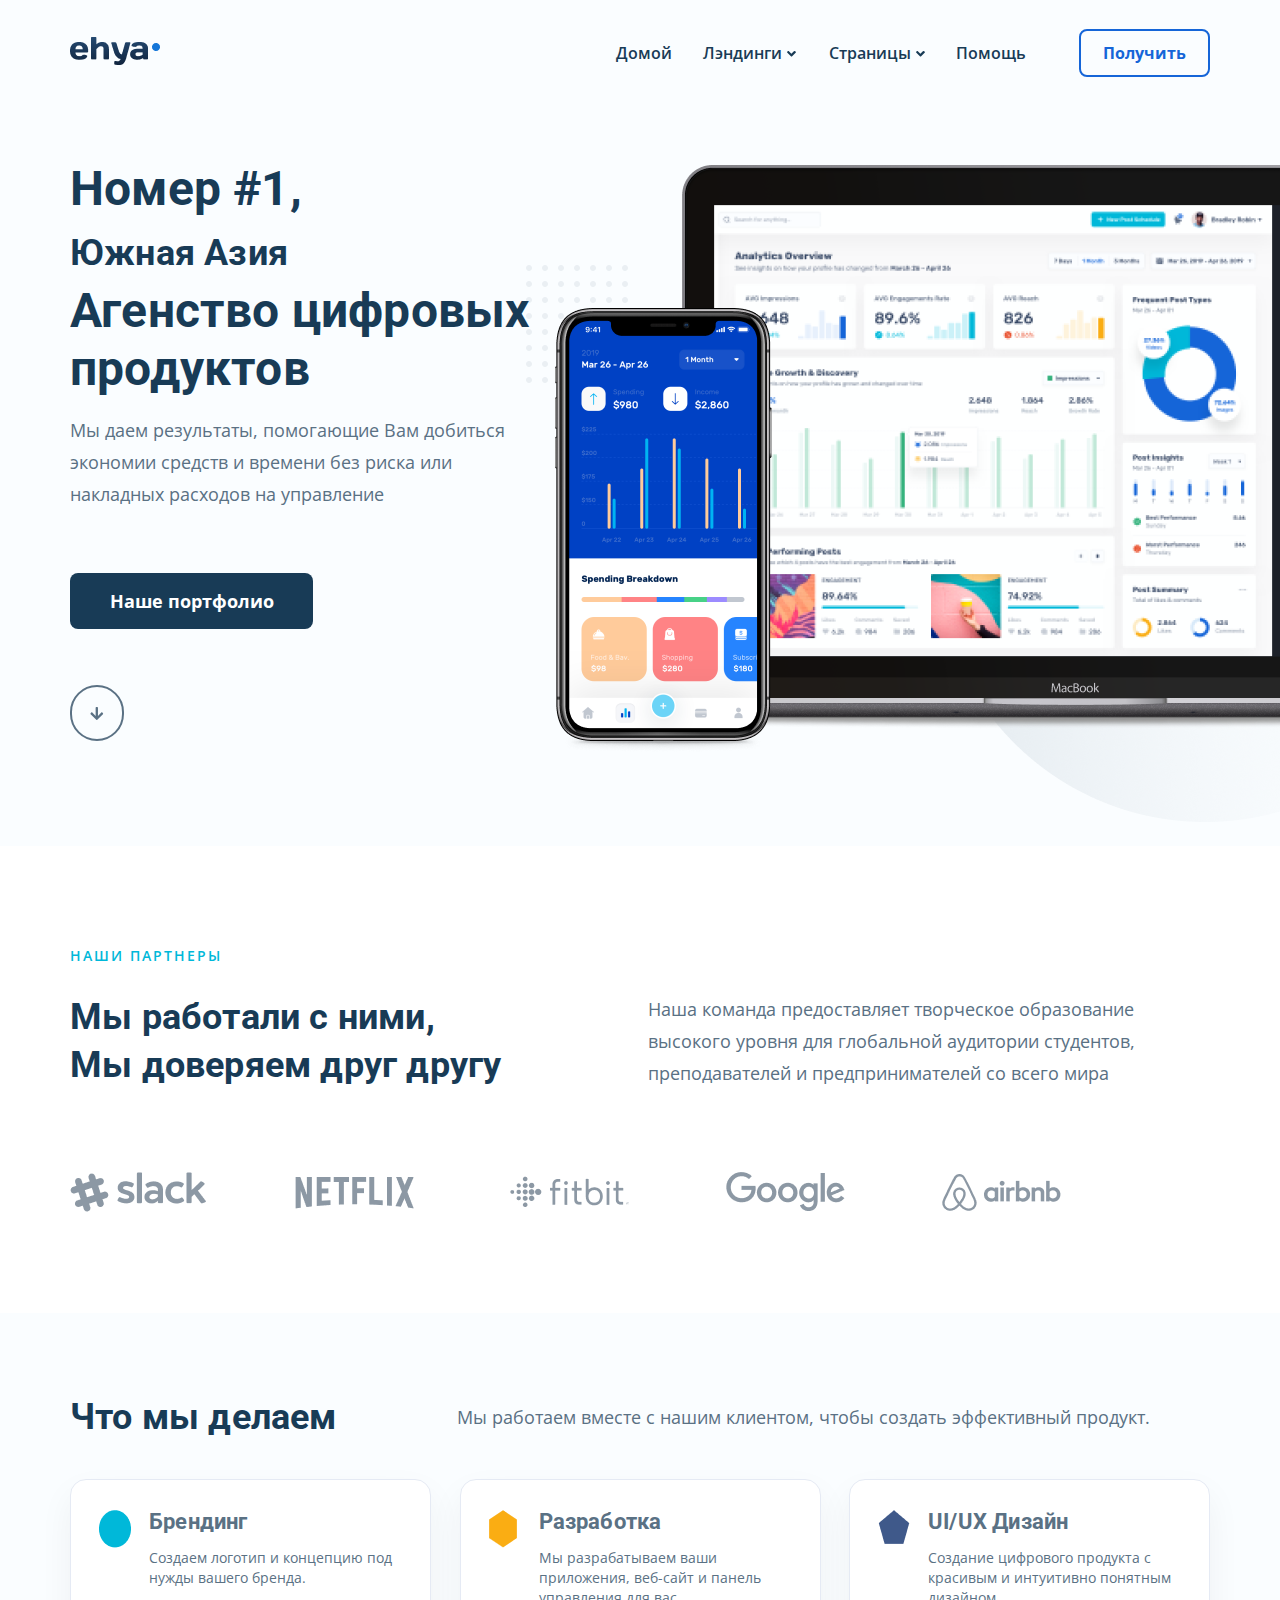
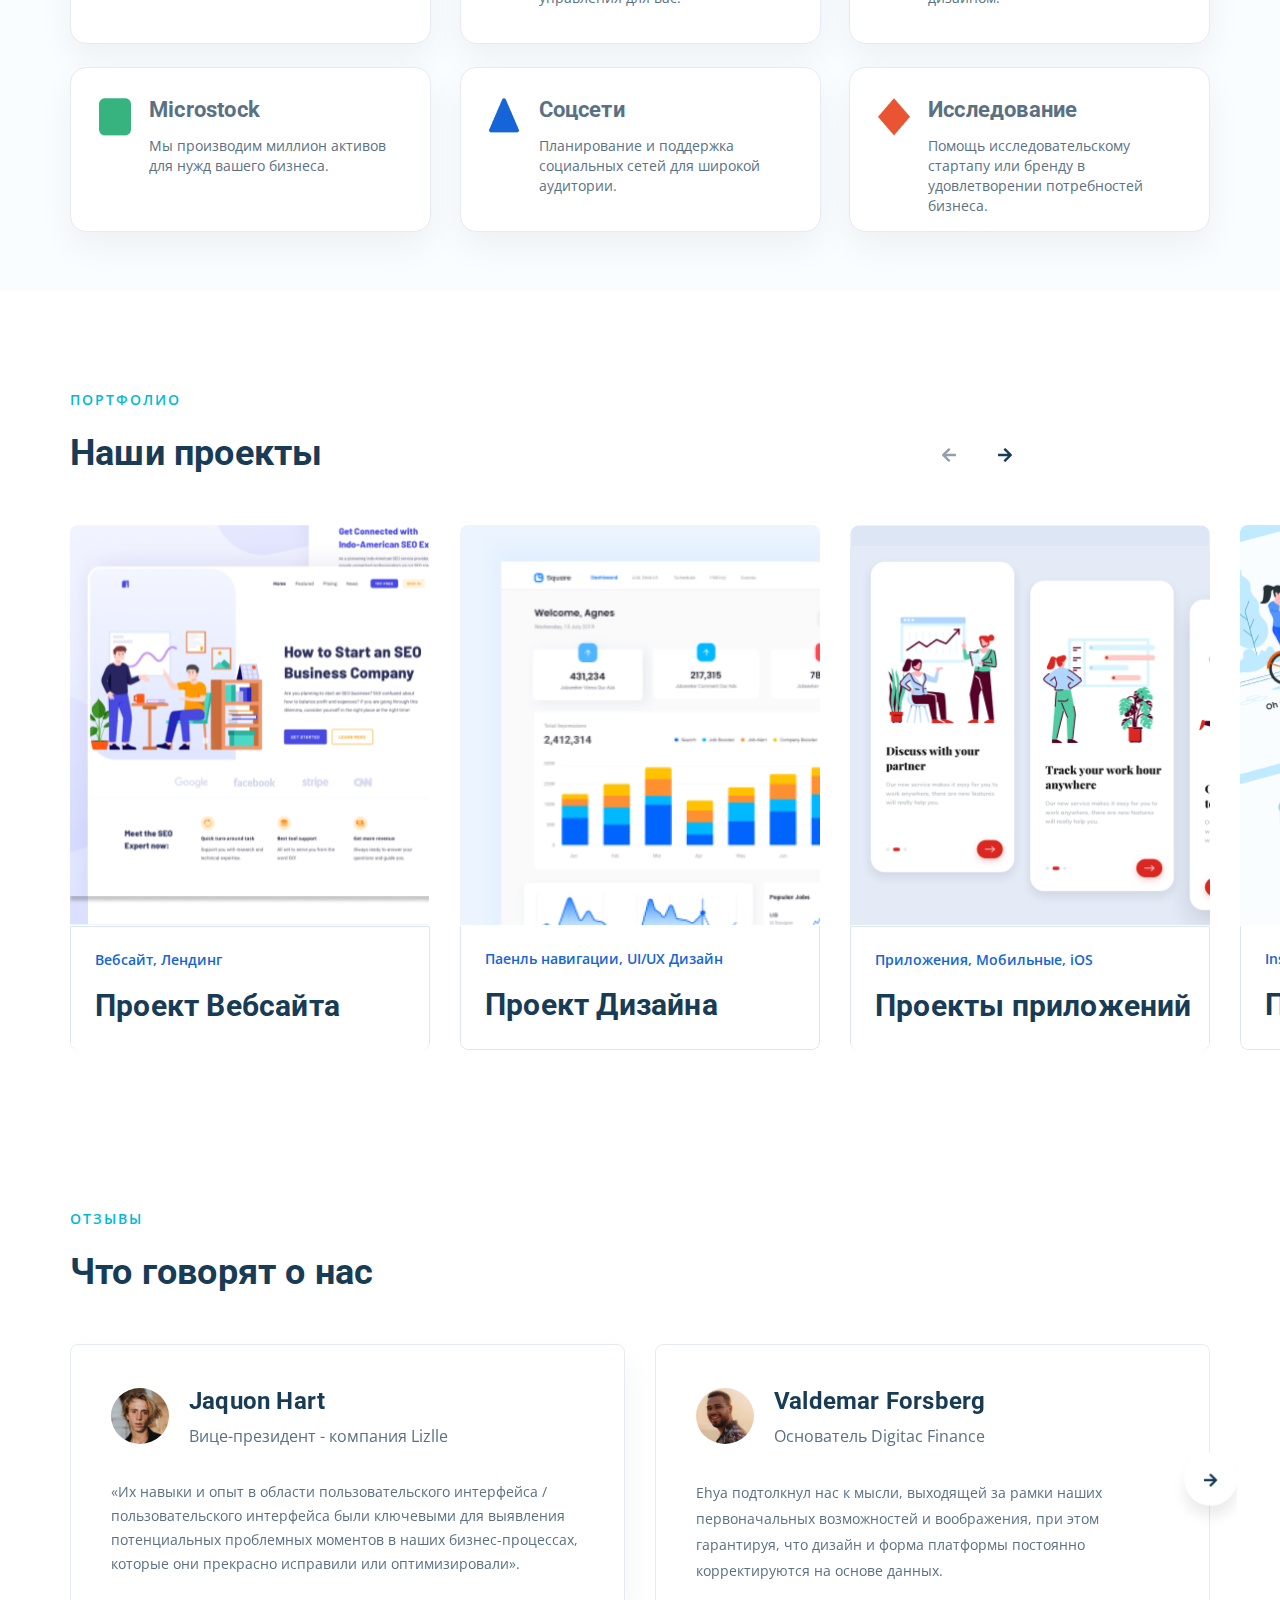
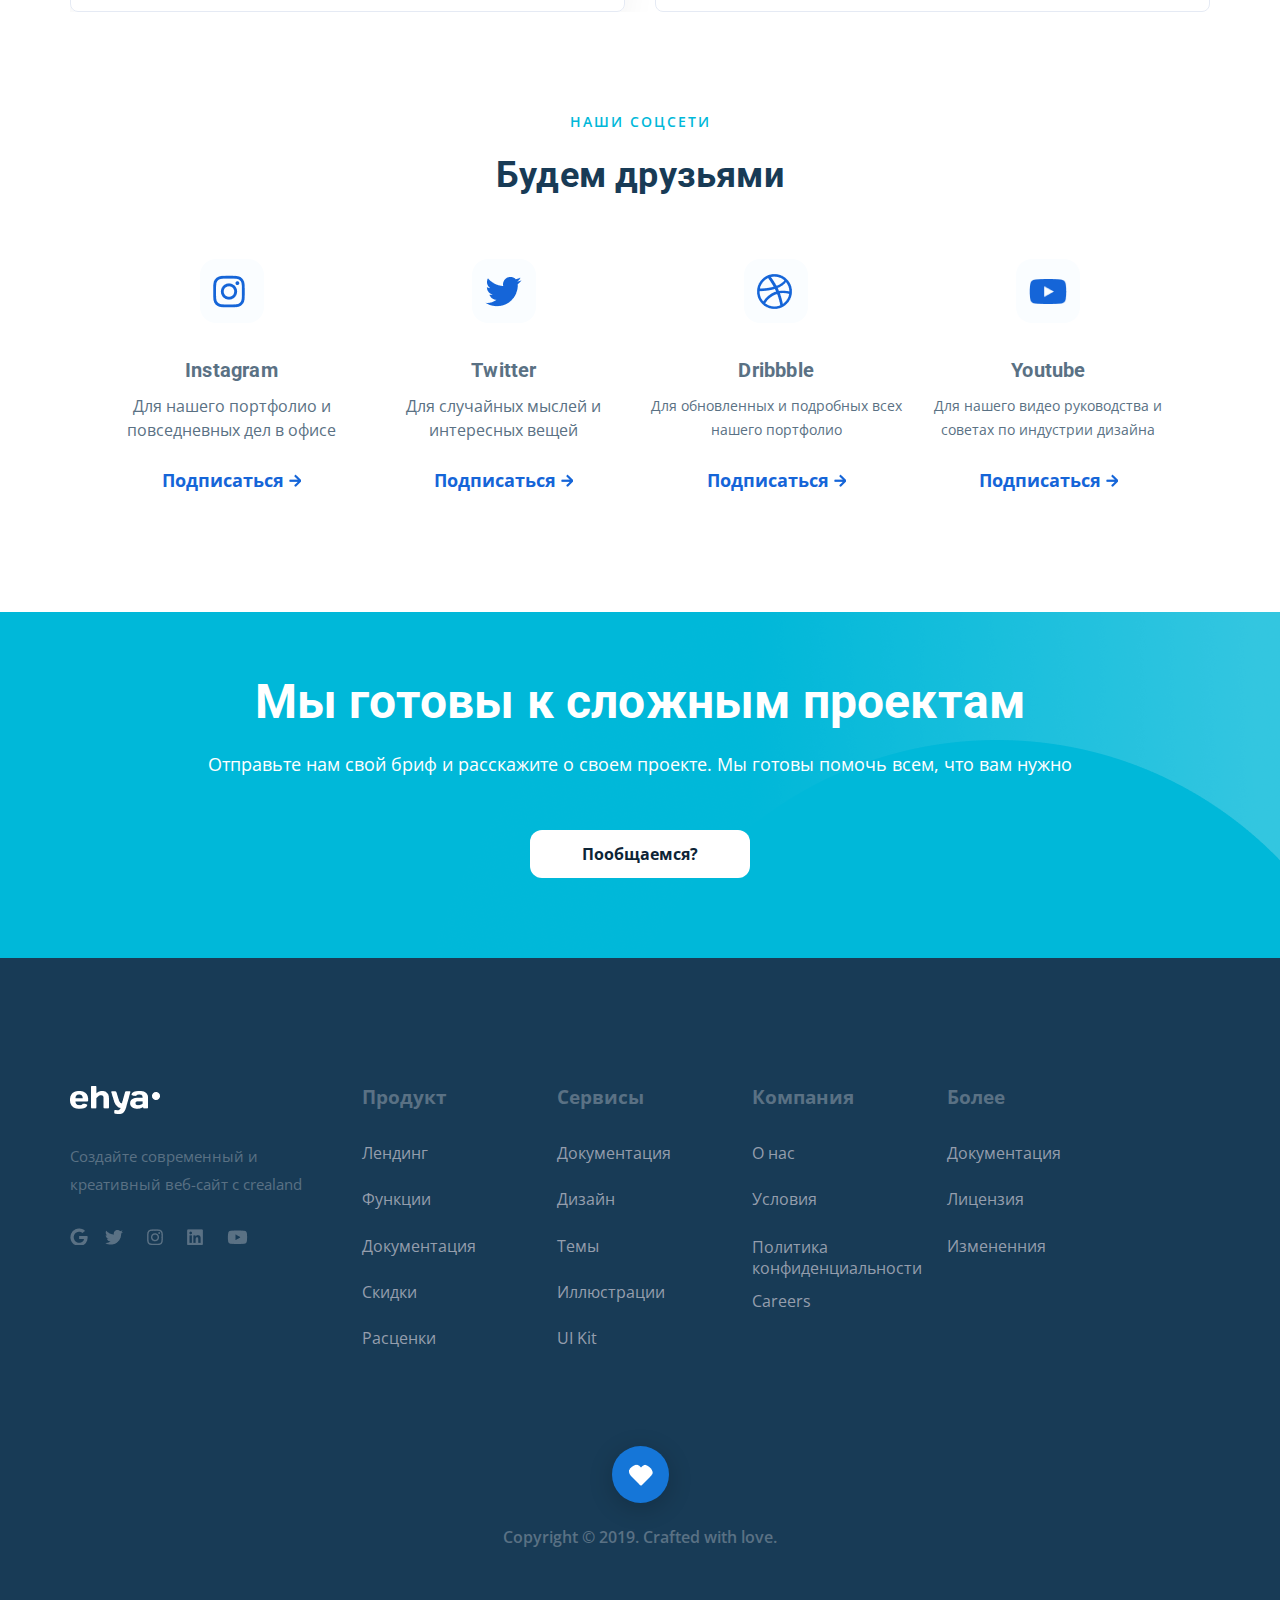
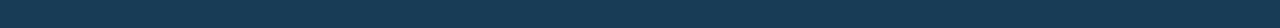
==== index.html @ c74a7e94 "create: add footer" ====
<!DOCTYPE html>
<html lang="ru">
  <head>
    <meta charset="UTF-8" />
    <meta http-equiv="X-UA-Compatible" content="IE=edge" />
    <meta name="viewport" content="width=device-width, initial-scale=1.0" />
    <link rel="icon" href="favicon.ico" type="image/x-icon" />
    <link rel="preconnect" href="https://fonts.gstatic.com" />
    <link
      href="https://fonts.googleapis.com/css2?family=Open+Sans:wght@400;600;700&family=Roboto:wght@700&display=swap"
      rel="stylesheet"
    />
    <link rel="stylesheet" href="css/swiper-bundle.min.css">
    <link rel="stylesheet" href="css/chiefslider.min.css">
    <link rel="stylesheet" href="css/style.css" />
    <title>ehya - Агентство цифровых продуктов!</title>
  </head>
  <body>
    <header class="header">
      <div class="container">
        <div class="navbar navbar--mobile--fixed">
          <a href="/ehya"
            ><img src="img/logo-top.png" alt="" class="header__logo"
          /></a>
          <div class="navbar-wrapper">
            <nav>
              <ul class="navbar__ul">
                <li class="navbar__item navbar__item--mr--14">
                  <a href="#" class="navbar__link">Домой</a>
                </li>
                <li class="navbar__item dropdown" > 
                  <a href="#" class="navbar__link" >Лэндинги</a>
                  <ul class="dropdown-content" id="myDropdown">
                    <li class="dropdown-content__item">
                      <a href="#" class="dropdown-content__link">Project 1</a>
                    </li>
                    <li class="dropdown-content__item">
                      <a href="#" class="dropdown-content__link">Project 2</a>
                    </li>
                    <li class="dropdown-content__item">
                      <a href="#" class="dropdown-content__link">Project 3</a>
                    </li>
                  </ul>
                </li>
                <li class="navbar__item navbar__item--mr--28 dropdown" >
                  <a href="#" class="navbar__link">Страницы</a>
                  <ul class="dropdown-content" id="myDropdown">
                    <li class="dropdown-content__item">
                      <a href="#" class="dropdown-content__link">Page 1</a>
                    </li>
                    <li class="dropdown-content__item">
                      <a href="#" class="dropdown-content__link">Page 2</a>
                    </li>
                    <li class="dropdown-content__item">
                      <a href="#" class="dropdown-content__link">Page 3</a>
                    </li>
                  </ul>
                </li>
                <li class="navbar__item">
                  <a href="#" class="navbar__link">Помощь</a>
                </li>
              </ul>
            </nav>
            <button class="navbar__button" data-toggle="modal">Получить</button>
            
          </div>
          <!-- /.header-right -->
          
     
          <button class="menu-button navbar__menu-button">
            <span class="menu-button__line"></span
            ><span class="menu-button__line"></span
            ><span class="menu-button__line"></span>
          </button>

        </div>
        <!-- /.header-top-wrapper -->
          <div class="navbar navbar-bottom">
            <nav>
              <ul class="navbar__ul">
                <li class="navbar__item navbar__item--mr--14">
                  <a href="#" class="navbar__link">Домой</a>
                </li>
                <li class="navbar__item dropdown">
                  <a href="#" class="navbar__link">Лэндинги</a>
                  <ul class="dropdown-content" id="myDropdown">
                    <li class="dropdown-content__item">
                      <a href="#" class="dropdown-content__link">Project 1</a>
                    </li>
                    <li class="dropdown-content__item">
                      <a href="#" class="dropdown-content__link">Project 2</a>
                    </li>
                    <li class="dropdown-content__item">
                      <a href="#" class="dropdown-content__link">Project 3</a>
                    </li>
                  </ul>
                </li>
                <li class="navbar__item navbar__item--mr--28 dropdown">
                  <a href="#" class="navbar__link">Страницы</a>
                  <ul class="dropdown-content" id="myDropdown">
                    <li class="dropdown-content__item">
                      <a href="#" class="dropdown-content__link">Page 1</a>
                    </li>
                    <li class="dropdown-content__item">
                      <a href="#" class="dropdown-content__link">Page 2</a>
                    </li>
                    <li class="dropdown-content__item">
                      <a href="#" class="dropdown-content__link">Page 3</a>
                    </li>
                  </ul>
                </li>
                <li class="navbar__item">
                  <a href="#" class="navbar__link">Помощь</a>
                </li>
                <li class="navbar__item"><button class="navbar__button" data-toggle="modal">Получить</button></li>
              </ul>
            </nav>
            
          </div>
          <!-- /.navbar-bottom -->
        <div class="hero">
          <div class="hero-text">
            <h1 class="hero__title">
              Номер #1,
              <span class="hero__small">Южная Азия</span>
              Агенство цифровых продуктов
            </h1>
            <p class="hero__decription">
              Мы даем результаты, помогающие Вам добиться экономии средств и
              времени без риска или накладных расходов на управление
            </p>
            <a href="#" class="hero__button">Наше портфолио</a>
             <img
            src="img/hero-bg-mobile.png"
            class="hero__bg hero__bg--mobile--visible"
            alt="Image: Background"
          />
            <a href="#" class="hero__down">
              <img src="img/down.svg" alt="Icon: Down" class="hero__icon" />
            </a>
          </div>
          <!-- /.hero-text -->
        <img
            src="img/hero-bg.png"
            class="hero__bg hero__bg--mobile--hidden"
            alt="Image: Background"
          />
         
          </div>
        </div>
        <!-- /.hero -->
      </div>
      <!-- /.container -->
      
    </header>
    <section class="partners">
    <div class="container">
      <h3 class="section-title">Наши партнеры</h2>
        <div class="partners-wrapper">
          <h2 class="partners__title title">Мы работали с ними,
Мы&nbsp;доверяем&nbsp;друг другу</h2>
<p class="partners__description description">Наша команда предоставляет творческое образование высокого уровня для глобальной аудитории студентов, преподавателей и предпринимателей со всего мира</p>
        </div>
        <!-- /.partners-wrapper -->
    <div class="partners-list">
      <ul class="partners-list__ul">
      <li class="partners-list__item partners-list__item--mobile--hidden slack"><img class="partners-list__image" src="img/partners/slack.png" alt="Partner: Slack"></li>
      <li class="partners-list__item partners-list__item--mobile--visible slack"><img class="partners-list__image slack-image" src="img/partners/slack-mobile.png" alt="Partner: Slack"></li>
      <li class="partners-list__item netflix"><img class="partners-list__image netflix-image" src="img/partners/netflix.png" alt="Partner: Netflix"></li>
      <li class="partners-list__item fitbit"><img class="partners-list__image fitbit-image" src="img/partners/fitbit.png" alt="Partner: Fitbit"></li>
      <li class="partners-list__item google"><img class="partners-list__image google-image" src="img/partners/google.png" alt="Partner: Google"></li>
     <li class="partners-list__item airbnb"> <img class="partners-list__image airbnb-image" src="img/partners/airbnb.png" alt="Partner: Airbnb"></li>
      </ul>
    </div>
    <!-- /.partners-list -->
    </div>  
    </section>
    <section class="whatwedo">
<div class="container">
  <div class="whatwedo-wrapper">
          <h2 class="whatwedo__title title">Что мы делаем</h2>
<p class="whatwedo__description description">Мы работаем вместе с нашим клиентом, чтобы создать эффективный продукт.</p>
        </div>
      <!-- /.whatwedo-wrapper -->
      <div class="services">
        <div class="services__item branding"><img class="services__icon oval" src="img/service-icon/oval.png" alt="Icon: oval"><span class="services__title services__title--size--20">Брендинг</span><span class="services__description">Создаем логотип и концепцию под нужды вашего бренда.</span></div>
        <div class="services__item develop"><img class="services__icon" src="img/service-icon/polygon.png" alt="Icon: polygon"><span class="services__title">Разработка</span><span class="services__description">Мы разрабатываем ваши приложения, веб-сайт и панель управления для вас.</span></div>
        <div class="services__item design"><img class="services__icon services__icon--left--21" src="img/service-icon/polygon-fife.png" alt="Icon: polygon"><span class="services__title">UI/UX Дизайн</span><span class="services__description">Создание цифрового продукта с красивым и интуитивно понятным дизайном.</span></div>
        <div class="services__item microstock"><img class="services__icon" src="img/service-icon/rectangle.png" alt="Icon: rectangle"><span class="services__title services__title--size--20">Microstock</span><span class="services__description">Мы производим миллион активов для нужд вашего бизнеса.</span></div>
        <div class="services__item social"><img class="services__icon" src="img/service-icon/triangle.png" alt="Icon: triangle"><span class="services__title">Соцсети</span><span class="services__description">Планирование и поддержка социальных сетей для широкой аудитории.</span></div>
        <div class="services__item research"><img class="services__icon" src="img/service-icon/polygon-four.png" alt="Icon: polygon"><span class="services__title">Исследование</span><span class="services__description">Помощь исследовательскому стартапу или бренду в удовлетворении потребностей бизнеса.</span></div>
      </div>
      <!-- /.services -->
</div>
<!-- /.container -->
    </section>
    <section class="portfolio">
      <div class="container portfolio__container">
        <h3 class="section-title section-title--ml--15">Портфолио</h2>
          <h2 class="portfolio__title title">Наши проекты</h2>
      
      </div>

    <div class="slider" data-slider="chiefslider">
      <div class="slider__container">
        <div class="slider__wrapper">
          <div class="slider__items">
            <div class="slider__item slider__item--border--none">
              <div class="slider__item-container">
                <div class="slider__item-content"><img src="img/projects/project-1.png" alt="" class="slider__image"><div class="slider__text">
                  <span class="slider__subtitle">Вебсайт, Лендинг</span><span class="slider__title">Проект Вебсайта</span>
                </div></div>
              </div>
            </div>
            <div class="slider__item">
              <div class="slider__item-container">
                <div class="slider__item-content"><img src="img/projects/project-2.png" alt="" class="slider__image"><div class="slider__text slider__text--border--none"><span class="slider__subtitle">Паенль навигации, UI/UX  Дизайн</span><span class="slider__title">Проект Дизайна</span></div></div>
              </div>
            </div>
            <div class="slider__item">
              <div class="slider__item-container">
                <div class="slider__item-content"><img src="img/projects/project-3.png" alt="" class="slider__image"><div class="slider__text">
                  <span class="slider__subtitle">Приложения, Мобильные, iOS</span><span class="slider__title">Проекты приложений</span>
                </div></div>
              </div>
            </div>
            <div class="slider__item">
              <div class="slider__item-container">
                <div class="slider__item-content"><img src="img/projects/project-4.png" alt="" class="slider__image"><div class="slider__text slider__text--border--none">
                  <span class="slider__subtitle">Instagram</span><span class="slider__title">ПроектИллюстраций</span>
                </div></div>
              </div>
            </div>
          </div>
        </div>
      </div>
      <a href="#" class="slider__control" data-slide="prev"></a>
      <a href="#" class="slider__control" data-slide="next"></a>
    </div>
      
    </section>
    <section class="reviews">
      <div class="container reviews__container">
         <h3 class="section-title section-title--mr--40">Отзывы</h2>
          <h2 class="reviews__title title">Что говорят о нас</h2>
      <div class="swiper-container swiper-container--mobile--hidden">
  <!-- Additional required wrapper -->
  <div class="swiper-wrapper ">
    <!-- Slides -->
    <div class="swiper-slide swiper-slide--bsh--yes">
      <div class="swiper-slide-wrapper">
        <img src="img/users/avatar-1.png" alt="" class="swiper-slide__avatar">
        <div class="swiper-slide__user"><span class="swiper-slide__name">Jaquon Hart</span>
        <span class="swiper-slide__position">Вице-президент - компания Lizlle</span></div>
        <!-- /.swiper-slide__user -->
      </div>
      <!-- /.swiper-slide-wrapper -->
      <p class="swiper-slide__text">«Их навыки и опыт в области пользовательского интерфейса / пользовательского интерфейса были ключевыми для выявления потенциальных проблемных моментов в наших бизнес-процессах, которые они прекрасно исправили или оптимизировали».</p>
      
    </div>
    <div class="swiper-slide swiper-slide--pb--32"><div class="swiper-slide-wrapper">
        <img src="img/users/avatar-2.png" alt="" class="swiper-slide__avatar">
        <div class="swiper-slide__user"><span class="swiper-slide__name">Valdemar Forsberg</span>
        <span class="swiper-slide__position">Основатель Digitac Finance</span></div>
        <!-- /.swiper-slide__uder -->
      </div>
      <!-- /.swiper-slide-wrapper -->
      <p class="swiper-slide__text swiper-slide__text--lh--26">Ehya подтолкнул нас к мысли, выходящей за рамки наших первоначальных возможностей и воображения, при этом гарантируя, что дизайн и форма платформы постоянно корректируются на основе данных.</p>
      
    </div>
    <div class="swiper-slide"><div class="swiper-slide-wrapper">
        <img src="img/users/avatar-3.jpeg" alt="" class="swiper-slide__avatar">
        <div class="swiper-slide__user"><span class="swiper-slide__name">Rebecca Soon</span>
        <span class="swiper-slide__position">CEO main department - OSHO</span></div>
        <!-- /.swiper-slide__uder -->
      </div>
      <!-- /.swiper-slide-wrapper -->
      <p class="swiper-slide__text">Lorem, ipsum dolor sit amet consectetur adipisicing elit. Alias cum delectus deleniti! Voluptatem iusto ullam eveniet eius sequi eaque. Laborum! Lorem ipsum dolor sit amet consectetur adipisicing elit. Explicabo, veniam. </p>
      </div>
  </div>
  <!-- If we need navigation buttons -->
  <div class="reviews__button reviews__button--prev"></div>
  <div class="reviews__button reviews__button--next"></div>
  

 </div>
    <div class="swiper-container swiper-container--mobile--visible">
  <!-- Additional required wrapper -->
  <div class="swiper-wrapper">
    <!-- Slides -->
    <div class="swiper-slide swiper-slide--bsh--yes">
      <div class="swiper-slide-wrapper">
        <img src="img/users/avatar-1.png" alt="" class="swiper-slide__avatar">
        <div class="swiper-slide__user"><span class="swiper-slide__name">Jaquon Hart</span>
        <span class="swiper-slide__position">Вице-президент - компания Lizlle</span></div>
        <!-- /.swiper-slide__user -->
      </div>
      <!-- /.swiper-slide-wrapper -->
      <p class="swiper-slide__text">«Их навыки и опыт в области пользовательского интерфейса / пользовательского интерфейса были ключевыми для выявления потенциальных проблемных моментов в наших бизнес-процессах, которые они прекрасно исправили или оптимизировали».</p>
      
    </div>
    <div class="swiper-slide swiper-slide--pb--32"><div class="swiper-slide-wrapper">
        <img src="img/users/avatar-2.png" alt="" class="swiper-slide__avatar">
        <div class="swiper-slide__user"><span class="swiper-slide__name">Valdemar Forsberg</span>
        <span class="swiper-slide__position">Основатель Digitac Finance</span></div>
        <!-- /.swiper-slide__uder -->
      </div>
      <!-- /.swiper-slide-wrapper -->
      <p class="swiper-slide__text swiper-slide__text--lh--26">Ehya подтолкнул нас к мысли, выходящей за рамки наших первоначальных возможностей и воображения, при этом гарантируя, что дизайн и форма платформы постоянно корректируются на основе данных.</p>
      
    </div>
    <div class="swiper-slide"><div class="swiper-slide-wrapper">
        <img src="img/users/avatar-3.png" alt="" class="swiper-slide__avatar">
        <div class="swiper-slide__user"><span class="swiper-slide__name">Rebecca Soon</span>
        <span class="swiper-slide__position">CEO main department - OSHO</span></div>
        <!-- /.swiper-slide__uder -->
      </div>
      <!-- /.swiper-slide-wrapper -->
      <p class="swiper-slide__text">Lorem, ipsum dolor sit amet consectetur adipisicing elit. Alias cum delectus deleniti! Voluptatem iusto ullam eveniet eius sequi eaque. Laborum! Lorem ipsum dolor sit amet consectetur adipisicing elit. Explicabo, veniam. </p>
      </div>
  </div>
  <!-- If we need navigation buttons -->
  <div class="reviews__button-group">
  <div class="reviews__button reviews__button--prev"></div>
  <div class="reviews__button reviews__button--next"></div>
</div>
 </div>
      </div>
    </section>
    <section class="friends">
      <div class="container friends__container">
        <h3 class="section-title section-title--ml--none">Наши соцсети</h2>
          <h2 class="friends__title title">Будем друзьями</h2>
          <div class="friends-wrapper">
            <div class="friends__item">
              <div class="friends__image"><img src="img/icon/instagram.png" alt="Icon: instagram" class="friends__icon"></div>
              <h3 class="friends__name">Instagram</h3>
              <span class="friends__description">Для нашего портфолио и повседневных дел в офисе</span><a class="friends__link" href="https://www.instagram.com/" target="_blank">Подписаться <img src="img/icon/right-blue.png" alt="Icon: arrow-right"></a></div>
            <div class="friends__item">
              <div class="friends__image"><img src="img/icon/twitter.png" alt="Icon: twitter" class="friends__icon"></div>
              <h3 class="friends__name">Twitter</h3>
              <span class="friends__description">Для случайных мыслей и
интересных вещей</span><a class="friends__link" href="https://twitter.com/" target="blank">Подписаться <img src="img/icon/right-blue.png" alt="Icon: arrow-right"></a></div>
            <div class="friends__item">
              <div class="friends__image"><img src="img/icon/dribbble.png" alt="Icon: dribble" class="friends__icon"></div>
              <h3 class="friends__name">Dribbble</h3>
              <span class="friends__description friends__description--size--14">Для обновленных и подробных всех
нашего портфолио</span><a class="friends__link" href="https://dribbble.com/" target="_blank">Подписаться <img src="img/icon/right-blue.png" alt="Icon: arrow-right"></a></div>
            <div class="friends__item">
              <div class="friends__image"><img src="img/icon/youtube.png" alt="Icon: youtube" class="friends__icon"></div>
              <h3 class="friends__name">Youtube</h3>
              <span class="friends__description friends__description--size--14">Для нашего видео руководства и советах по индустрии дизайна</span><a class="friends__link" href="https://www.youtube.com/" target="_blank">Подписаться <img src="img/icon/right-blue.png" alt="Icon: arrow-right"></a></div>
          </div>
          <!-- /.friends-wrapper -->
      </div>
    </section>
    <section class="talk">
       <img class="talk__bg talk__bg--mobile--hidden" src="img/bg-oval-talk.png" alt="Background: oval">
      <img class="talk__bg talk__bg--mobile--visible" src="img/bg-oval-talk-mobile.png" alt="Background: oval">
      <div class="talk-wrapper">
        <h2 class="talk__title">Мы готовы к сложным проектам</h2>
      <span class="talk__text">Отправьте нам свой бриф и расскажите о своем проекте. Мы готовы помочь всем, что вам нужно</span>
      <button class="talk__button" data-toggle="modal">Пообщаемся?</button>
      </div>
      <!-- /.talk-wrapper -->
     
    </section>
    <footer class="footer">
      <div class="container">
        <div class="footer-wrapper">
          <div class="footer-leftside">
          <img src="img/logo-footer.png" alt="Logo" class="footer__logo">
          <span class="footer__text">Создайте современный и креативный веб-сайт с crealand</span>
          <ul class="footer-social">
            <li class="footer-social__item footer-social__item--mr--20"><a href="https://www.google.com/" target="_blank" class="footer-social__link"><img src="img/footer-icon/google.png" alt="Icon: Google" class="footer-social__icon"></a></li>
            <li class="footer-social__item"><a href="https://twitter.com/" target="_blank" class="footer-social__link"><img src="img/footer-icon/twitter.png" alt="Icon: Twitter" class="footer-social__icon"></a></li>
            <li class="footer-social__item"><a href="https://www.instagram.com/" target="_blank" class="footer-social__link"><img src="img/footer-icon/instagram.png" alt="Icon: Instagram" class="footer-social__icon"></a></li>
            <li class="footer-social__item"><a href="https://www.linkedin.com/" target="_blank" class="footer-social__link"><img src="img/footer-icon/linkedin.png" alt="Icon: Linkedin" class="footer-social__icon"></a></li>
            <li class="footer-social__item"><a href="https://www.youtube.com/" target="_blank" class="footer-social__link"><img src="img/footer-icon/youtube.png" alt="Icon: Youtube" class="footer-social__icon"></a></li>
          </ul>
        </div>
        <!-- /.footer-leftside -->
        <div class="footer-rightside">
          <div class="footer-list products"><h3 class="footer-list__title">Продукт</h3><ul class="footer-list__ul">
          <li class="footer-list__item"><a href="#" class="footer-list__link">Лендинг</a></li>
          <li class="footer-list__item"><a href="#" class="footer-list__link">Функции</a></li>
          <li class="footer-list__item"><a href="#" class="footer-list__link">Документация</a></li>
          <li class="footer-list__item"><a href="#" class="footer-list__link">Скидки</a></li>
        <li class="footer-list__item"><a href="#" class="footer-list__link">Расценки</a></li>
        </ul></div>
          <div class="footer-list soft"><h3 class="footer-list__title">Сервисы</h3><ul class="footer-list__ul"><li class="footer-list__item"><a href="#" class="footer-list__link">Документация</a></li>
          <li class="footer-list__item"><a href="#" class="footer-list__link">Дизайн</a></li>
          <li class="footer-list__item"><a href="#" class="footer-list__link">Темы</a></li>
          <li class="footer-list__item"><a href="#" class="footer-list__link">Иллюстрации</a></li>
          <li class="footer-list__item"><a href="#" class="footer-list__link">UI Kit</a></li></ul></div>
          <div class="footer-list company"><h3 class="footer-list__title">Компания</h3><ul class="footer-list__ul"><li class="footer-list__item"><a href="#" class="footer-list__link">О нас</a></li>
          <li class="footer-list__item"><a href="#" class="footer-list__link">Условия
</a></li>
          <li class="footer-list__item footer-list__item--line--2"><a href="#" class="footer-list__link">Политика 
конфиденциальности
</a></li>
          <li class="footer-list__item"><a href="#" class="footer-list__link">Careers</a></li>
          </ul></div>
          <div class="footer-list more"><h3 class="footer-list__title">Более</h3><ul class="footer-list__ul"><li class="footer-list__item"><a href="#" class="footer-list__link">Документация</a></li>
          <li class="footer-list__item"><a href="#" class="footer-list__link">Лицензия</a></li>
          <li class="footer-list__item"><a href="#" class="footer-list__link">Измененния</a></li>
          </ul></div>
        </div>
        <!-- /.footer-rightside -->
        </div>
        <!-- /.footer-wrapper -->
      </div>
      <div class="copyright">
        <img src="img/icon/heart.png" alt="Icon: Heart" class="copyright__icon">
        <div class="copyright__text">Copyright © 2019. Crafted with love.</div>
      </div>
    </footer>
    <div class="modal">
      <div class="modal__overlay"></div>
      <!-- /.modal__overlay -->
      <div class="modal__dialog">
        <a href="#" class="modal__close">
          <img src="img/close.svg" alt="icon: Close" />
        </a>
        <h3 class="modal__title modal__title--mb--3">Получить предложение</h3>
        <form action="send.php" method="POST" class="modal__form form">
          <input
            type="text"
            class="input modal__input"
            placeholder="Имя*"
            name="name"
            required
            minlength="2"
          />
          <input
            type="tel"
            class="input modal__input phone"
            placeholder="Телефон*"
            name="phone"
            required
            minlength="18"
          />
          <input
            type="email"
            class="input modal__input"
            placeholder="E-mail*"
            name="email"
            required
            minlength="3"
          />
          <textarea
            class="message modal__message"
            placeholder="Сообщение"
            name="message"
          ></textarea>
          <button class="button modal__button" name="request">Отправить</button>
          <span class="modal__info">* Обязательные поля</span>
        </form>
      </div>
      <!-- /.modal_modal__dialog -->
    </div>
    <!-- /.modal -->
    <script src="js/jquery-3.6.0.min.js"></script>
    <script src="js/jquery.validate.min.js"></script>
    <script src="js/jquery.mask.min.js"></script>
    <script src="js/swiper-bundle.min.js"></script>
    <script src="js/chiefslider.js"></script>
    <script src="js/main.js"></script>
  </body>
</html>
---- css/chiefslider.min.css ----
/*!
* chiefSlider
*   site: https://itchief.ru/javascript/slider
*   github: https://github.com/itchief/how-to
*
* Copyright 2018-2021 Alexander Maltsev
* Licensed under MIT (https://github.com/itchief/chiefSlider/blob/main/LICENSE)
*/
.slider {
  position: relative;
}
.slider__container {
  overflow: hidden;
}
.slider__items {
  display: flex;
  transition: transform 0.5s ease;
}
.slider_disable-transition {
  transition: none;
}
.slider__item {
  flex: 0 0 100%;
  max-width: 100%;
  user-select: none;
}
.slider__control {
  position: absolute;
  top: 50%;
  display: flex;
  align-items: center;
  justify-content: center;
  width: auto;
  color: #fff;
  text-align: center;
  height: auto;
  transform: translateY(-50%);
}
.slider__control_hide {
  cursor: default;
}
.slider__control_hide[data-slide="next"]::before {
  background-image: url("../img/icon/left.png");
  transform: scale(-1, 1);
}
.slider__control[data-slide="prev"] {
  right: 322px;
}
.slider__control[data-slide="next"] {
  right: 265px;
}
.slider__control:focus,
.slider__control:hover {
  color: #fff;
  text-decoration: none;
  outline: 0;
}
.slider__control::before {
  content: "";
  display: inline-block;
  width: 20px;
  height: 20px;
  background: transparent no-repeat center center;
}
.slider__control[data-slide="prev"]::before {
  background-image: url("../img/icon/right.png");
  transform: scale(-1, 1);
}
.slider__control[data-slide="next"]::before {
  background-image: url("../img/icon/right.png");
}
.slider__control_hide[data-slide="next"]::before {
  background-image: url("../img/icon/left.png");
  transform: scale(-1, 1);
}
.slider__control_hide[data-slide="prev"]::before {
  background-image: url("../img/icon/left.png");
  transform: none;
}
.slider__indicators {
  position: absolute;
  right: 0;
  bottom: 0;
  left: 0;
  z-index: 15;
  display: flex;
  justify-content: center;
  padding-left: 0;
  margin-right: 15%;
  margin-left: 15%;
  list-style: none;
  margin-top: 0;
  margin-bottom: 0;
}
.slider__indicators li {
  box-sizing: content-box;
  flex: 0 1 auto;
  width: 30px;
  height: 5px;
  margin-right: 3px;
  margin-left: 3px;
  text-indent: -999px;
  cursor: pointer;
  background-color: rgba(255, 255, 255, 0.5);
  background-clip: padding-box;
  border-top: 15px solid transparent;
  border-bottom: 15px solid transparent;
}
.slider__indicators li.active {
  background-color: rgba(255, 255, 255, 0.9);
}
---- css/style.css ----
/*! normalize.css v8.0.1 | MIT License | github.com/necolas/normalize.css */html{line-height:1.15;-webkit-text-size-adjust:100%}body{margin:0}main{display:block}h1{font-size:2em;margin:0.67em 0}hr{box-sizing:content-box;height:0;overflow:visible}pre{font-family:monospace, monospace;font-size:1em}a{background-color:transparent}abbr[title]{border-bottom:none;text-decoration:underline;text-decoration:underline dotted}b,strong{font-weight:bolder}code,kbd,samp{font-family:monospace, monospace;font-size:1em}small{font-size:80%}sub,sup{font-size:75%;line-height:0;position:relative;vertical-align:baseline}sub{bottom:-0.25em}sup{top:-0.5em}img{border-style:none}button,input,optgroup,select,textarea{font-family:inherit;font-size:100%;line-height:1.15;margin:0}button,input{overflow:visible}button,select{text-transform:none}button,[type="button"],[type="reset"],[type="submit"]{-webkit-appearance:button}button::-moz-focus-inner,[type="button"]::-moz-focus-inner,[type="reset"]::-moz-focus-inner,[type="submit"]::-moz-focus-inner{border-style:none;padding:0}button:-moz-focusring,[type="button"]:-moz-focusring,[type="reset"]:-moz-focusring,[type="submit"]:-moz-focusring{outline:1px dotted ButtonText}fieldset{padding:0.35em 0.75em 0.625em}legend{box-sizing:border-box;color:inherit;display:table;max-width:100%;padding:0;white-space:normal}progress{vertical-align:baseline}textarea{overflow:auto}[type="checkbox"],[type="radio"]{box-sizing:border-box;padding:0}[type="number"]::-webkit-inner-spin-button,[type="number"]::-webkit-outer-spin-button{height:auto}[type="search"]{-webkit-appearance:textfield;outline-offset:-2px}[type="search"]::-webkit-search-decoration{-webkit-appearance:none}::-webkit-file-upload-button{-webkit-appearance:button;font:inherit}details{display:block}summary{display:list-item}template{display:none}[hidden]{display:none}*{box-sizing:border-box}body{font-family:'Open Sans', sans-serif;color:#5A7184;outline:none}.container{max-width:1140px;margin:auto}img{max-width:100%}button{font-family:'Open Sans', sans-serif;cursor:pointer;outline:none}.input{background-color:#ffffff;border-radius:4px;border:none;padding:0 23px;height:50px;outline:none}.message{background-color:#ffffff;border-radius:4px;border:none;padding:18px 23px;min-height:123px;resize:none;outline:none}.error{color:#E95432}.section-title{font-family:'Open Sans', sans-serif;font-weight:600;font-size:14px;line-height:19px;letter-spacing:2px;text-transform:uppercase;color:#00B8D9;margin:0}.title{font-family:Roboto;font-weight:700;font-size:36px;line-height:48px;letter-spacing:0.2px;color:#183B56;margin:0}.description{font-weight:400;font-size:18px;line-height:32px;color:#5A7184;margin:0}.header{background-color:#FAFDFF;position:relative;min-height:846px}.navbar{display:flex;align-items:center;justify-content:space-between;padding:26px 0px 53px 0}.navbar-bottom{display:none}.navbar__menu-button{display:none}.navbar__button{font-weight:700;font-size:16px;line-height:22px;color:#1565D8;background:none;border:2px solid #1565D8;width:131px;height:48px;border-radius:8px;margin-left:53px}.navbar-wrapper{display:flex;align-items:center}.navbar__ul{display:flex;align-items:center;justify-content:space-between;min-width:410px;padding:0;list-style:none}.navbar__item{margin-right:24px;color:#183B56}.navbar__item:last-child{margin-right:0}.navbar__item--mr--14{margin-right:14px}.navbar__item--mr--28{margin-right:28px}.navbar__link{position:relative;text-decoration:none;color:inherit;font-weight:600;font-size:16px;line-height:22px}.dropdown{padding:0 5px;position:relative}.dropdown::after{content:'';position:absolute;display:block;top:50%;left:100%;transform:translateY(-50%);background-image:url("../img/angle-down.png");background-repeat:no-repeat;width:9px;height:16px;z-index:99;background-position:center;background-size:9px}.dropdown-content{display:none;position:absolute;background-color:#fff;min-width:120px;padding:0;list-style:none;z-index:1;color:#183B56}.dropdown-content__item{padding:5px}.dropdown-content__link{color:inherit;text-decoration:none;font-weight:600;font-size:16px;line-height:22px}.dropdown:hover .dropdown-content{transition:.2s;display:block}.hero{background-color:#FAFDFF;padding-top:27px;overflow:hidden}.hero__title{margin:0;font-family:Roboto;font-weight:bold;font-size:48px;line-height:58px;letter-spacing:0.2px;color:#183B56;max-width:499px;margin-bottom:16px}.hero__small{display:block;font-size:36px;padding-top:6px}.hero__decription{max-width:457px;font-size:18px;line-height:32px;font-weight:400;color:#5A7184;margin:0 0 63px 0}.hero__button{display:block;font-weight:700;font-size:18px;line-height:25px;text-align:center;color:#fff;width:243px;height:56px;padding:16px 24px;background-color:#183B56;border-radius:8px;border:none;margin-bottom:56px;text-decoration:none}.hero__down{background:none;border-radius:2000px;padding:19px 18px 16px 18px;width:54px;height:56px;display:block;border:2px solid #5A7184}.hero__bg{position:absolute;right:0;bottom:24px}.hero__bg--mobile--visible{display:none}.modal__overlay{position:fixed;left:0;top:0;right:0;bottom:0;background-color:rgba(0,143,223,0.39);z-index:100;visibility:hidden;opacity:0;transition:opacity 0.2s}.modal__overlay--visible{visibility:visible;opacity:1}.modal__dialog{position:fixed;top:50%;left:50%;width:478px;padding:33px 88px;background-color:#183B56;transform:translate(-50%, -50%);border-radius:8px;color:#fff;z-index:101;visibility:hidden;opacity:0;transition:opacity 0.2s;overflow:auto}.modal__dialog--visible{visibility:visible;opacity:1}.modal__form{display:flex;justify-content:space-between;flex-wrap:wrap;align-items:center}.modal__close{position:absolute;right:18px;top:17px;text-decoration:none;cursor:pointer}.modal__title{font-weight:bold;font-size:20px;line-height:23px;margin-bottom:15px;text-transform:uppercase;text-align:center;margin-top:0}.modal__input{margin-top:15px;width:100%;font-size:12px;line-height:15px;font-weight:400}.modal__input:nth-child(1){margin-top:0}.modal__message{width:100%;margin-bottom:15px;margin-top:15px;font-size:12px;line-height:15px;font-weight:400}.modal__button{font-weight:bold;font-size:16px;line-height:25px;text-align:center;color:#183B56;padding:10px 20px;background-color:#fae413;border:none;border-radius:8px}.modal__info{font-style:normal;font-weight:bold;font-size:12px;line-height:15px;color:#E0E0E0}.partners{padding-top:100px;padding-bottom:98px}.partners-wrapper{display:flex;align-items:center;margin-bottom:83px;margin-top:28px}.partners__title{max-width:433px;margin:0 145px 0 0}.partners__description{max-width:514px}.partners-list__ul{list-style:none;display:flex;align-items:center;margin:0;padding:0}.partners-list__item--mobile--visible{display:none}.slack{min-width:225.15px}.netflix{min-width:215.15px}.fitbit{min-width:216.15px}.google{min-width:215.15px}.whatwedo{background-color:#FAFDFF;padding-top:80px;padding-bottom:35px}.whatwedo-wrapper{display:flex;align-items:center;margin-bottom:38px}.whatwedo__title{margin-right:120px}.services{display:flex;align-items:center;justify-content:space-between;flex-wrap:wrap}.services__item{padding:25px 24px 0px 78px;position:relative;background:#FFFFFF;border:1px solid #E5EAF4;box-shadow:0px 15px 35px rgba(0,0,0,0.05);border-radius:16px;max-width:361px;min-height:165px;margin-bottom:23px}.services__icon{position:absolute;top:30px;left:28px}.services__title{font-family:Roboto;font-weight:700;font-size:22px;line-height:33px;letter-spacing:0.2px;display:block;margin-bottom:10px}.services__description{font-size:14px;line-height:20px}.portfolio{padding-top:100px;padding-bottom:80px}.portfolio__title{margin-bottom:48px;margin-top:20px}.slider{width:100%;margin-bottom:79px}.slider__wrapper{max-width:1250px;margin:auto}.slider__container{padding-left:0;padding-right:0}.slider__items{max-width:1100px}.slider__items:nth-child(1){margin-left:55px}.slider__item{flex:0 0 33.3333333333%;margin-right:30px;max-width:360px;min-height:525px;flex-direction:column;border-radius:8px 8px 8px 8px;overflow:hidden}.slider__item:last-child{margin-right:180px}.slider__item-content{width:360px;height:400px}.slider-container{line-height:250px;font-size:100px;text-align:center;height:250px;color:#fff}.slider__image{width:auto;height:400px;object-fit:cover;margin-bottom:-3px}.slider__text{padding:23px 17px 24px 24px;border:1px solid #DDE6F4;border-radius:0px 0px 8px 8px}.slider__text--border--none{border-top:none}.slider__title{font-family:Roboto;font-weight:bold;font-size:30px;line-height:40px;letter-spacing:0.2px;color:#183B56;display:block}.slider__subtitle{font-weight:600;font-size:14px;line-height:20px;display:block;margin-bottom:16px;color:#1565D8}.slider__control{position:absolute;top:-70px}.friends{text-align:center;padding-bottom:119px}.friends__container{max-width:1080px}.friends__item{max-width:263px}.friends__title{margin-bottom:60px;margin-top:20px}.friends-wrapper{display:flex;align-items:center;justify-content:space-between}.friends__image{display:flex;align-items:center;border-radius:16px;padding:13px;background-color:#FAFDFF;width:64px;height:64px;margin:auto;margin-bottom:35px}.friends__name{font-family:Roboto;font-weight:bold;font-size:20px;line-height:24px;text-align:center;letter-spacing:0.2px;margin-top:0;margin-bottom:12px}.friends__description{font-size:16px;line-height:24px;text-align:center;margin-bottom:26px;display:block}.friends__description--size--14{font-size:14px}.friends__link{font-weight:bold;font-size:18px;line-height:25px;text-align:center;color:#1565D8;text-decoration:none}.reviews{padding-bottom:100px}.reviews__container{position:relative}.reviews__title{margin-bottom:33px;margin-top:20px}.reviews__button{position:absolute;top:236px;z-index:1000;width:90px;height:90px;border:none;background-repeat:no-repeat;background-position:center;background-size:68px;background-color:transparent;outline:none;border-radius:2000px;cursor:pointer}.reviews__button--next{right:-38px;background-image:url(../img/icon/swiper-arrow.png)}.reviews__button--prev{left:-38px;background-image:url(../img/icon/swiper-arrow.png);transform:scale(-1, 1)}.swiper-container{max-width:1140px;position:static}.swiper-container--mobile--visible{display:none}.swiper-wrapper{padding-top:15px}.swiper-slide{width:45%;padding:40px 40px 35px 40px;border:1px solid #E5EAF4;border-radius:8px;height:auto}.swiper-slide--pb--32{padding-bottom:27px}.swiper-slide--bsh--yes{box-shadow:0px 15px 35px rgba(0,0,0,0.05)}.swiper-slide-wrapper{display:flex}.swiper-slide__avatar{width:58px;height:56px;border-radius:50%;object-fit:cover;margin-right:20px;margin-top:3px}.swiper-slide__name{display:block;font-family:Roboto;font-weight:bold;font-size:24px;line-height:32px;letter-spacing:0.2px;color:#183B56;margin-bottom:5px}.swiper-slide__position{font-size:16px;line-height:28px;font-weight:400}.swiper-slide__text{font-size:14px;line-height:24px;font-weight:400;padding-top:30px;margin:0}.swiper-slide__text--lh--26{line-height:26px}.swiper-button-disabled{opacity:0}.talk{position:relative;background-color:#00B8D9;width:100%;padding-top:60px;padding-bottom:80px;text-align:center}.talk-wrapper{z-index:10;position:relative}.talk__title{font-family:Roboto;font-weight:bold;font-size:48px;line-height:60px;text-align:center;letter-spacing:0.2px;color:#fff;margin:0;margin-bottom:16px}.talk__text{font-size:18px;line-height:32px;color:#fff;margin-bottom:50px;display:block}.talk__button{font-size:16px;line-height:22px;text-align:center;font-weight:bold;color:#0D2436;background:#FFFFFF;border-radius:12px;width:220px;height:48px;border:none}.talk__bg{position:absolute;right:0;top:0}.talk__bg--mobile--visible{display:none}.footer{padding-top:128px;padding-bottom:80px;background-color:#183B56}.footer-wrapper{display:flex;justify-content:flex-start;margin-bottom:70px}.footer-leftside{display:flex;flex-direction:column}.footer__logo{max-width:90px;margin-bottom:28px}.footer__text{font-size:15px;line-height:28px;font-weight:400;max-width:240px;margin-bottom:30px}.footer-social{display:flex;align-items:center;list-style:none;margin:0;padding:0}.footer-social__item{margin-right:24px}.footer-social__item--mr--20{margin-right:17px}.footer-rightside{display:flex}.footer-list__title{margin:0;margin-bottom:36px}.footer-list__ul{list-style:none;margin:0;padding:0}.footer-list__item{margin-bottom:28px}.footer-list__item--line--2{line-height:21px;margin-bottom:13px}.footer-list__link{text-decoration:none;color:#959EAD}.products{width:165px;margin-left:52px;margin-right:30px}.soft{width:165px;margin-right:30px}.company{width:171px;margin-right:24px}.more{width:165px}.copyright{text-align:center}.copyright__icon{background:#1576D8;box-shadow:0px 5px 25px rgba(0,0,0,0.2);border-radius:2000px;padding:18px 16px 17px 16px;margin-bottom:20px}.copyright__text{font-weight:600;font-size:16px;line-height:22px}@media (max-width: 1220px){.container{max-width:960px}.hero{padding-top:20px;min-height:680px}.hero__title{font-size:36px}.hero__decription{max-width:410px}.hero__bg{width:580px;bottom:90px}.partners__title{margin-right:55px;font-size:32px}.services__item{max-width:32%}.whatwedo__title{width:40%}.portfolio__container{text-align:center}.slider__container{padding:0 20px}.slider__items{display:flex;flex-wrap:wrap;justify-content:center;max-width:100%}.slider__items:nth-child(1){margin-left:0px}.slider__item{flex:0 0 50%;flex-wrap:wrap;max-width:359px;margin-right:40px;margin-bottom:30px}.slider__item:nth-child(1){margin-left:0px}.slider__item:last-child{margin-right:30px}.slider__item-content{max-width:359px}.slider__control{display:none}.slider__title{font-size:28px}.reviews__container{text-align:center}}@media (max-width: 992px){.container{max-width:760px;padding:0 10px}.hero{padding-top:6px;min-height:660px}.hero__title{font-size:34px;max-width:100%}.hero__small{display:inline-block;font-size:34px}.hero__decription{max-width:400px;font-size:16px;margin-bottom:45px}.hero__bg{width:500px}.section-title{text-align:center}.partners__title{min-width:48%}.partners__description{min-width:48%;font-size:16px}.partners-list__item{min-width:200px}.google{min-width:140px}.airbnb{display:none}.whatwedo-wrapper{flex-wrap:wrap}.whatwedo__title{width:100%;margin-right:0}.services__item{max-width:48%}.portfolio__title{text-align:center}.slider__item{max-width:320px}.slider__item-content{max-width:320px}.slider__title{font-size:26px;line-height:32px}.friends__description{font-size:14px}.friends__link{font-size:16px}.swiper-container--mobile--hidden{display:none}.swiper-container--mobile--visible{display:block}.swiper-slide-wrapper{justify-content:center}.reviews__button{top:210px}.talk-wrapper{padding:0 20px}}@media (max-width: 768px){.container{max-width:560px;padding:0 18px}.header{min-height:760px}.navbar{padding-left:18px;padding-right:18px}.navbar-wrapper{display:none}.navbar__menu-button{display:flex;width:30px;height:20px;border:none;background-color:transparent;align-items:center;justify-content:space-between;flex-direction:column;cursor:pointer;outline:none}.navbar--mobile--fixed{position:fixed;top:0;left:0;right:0;background-color:#FAFDFF;z-index:100}.navbar__button{margin-left:0}.navbar__item{margin-right:0;margin-bottom:15px}.navbar-bottom--visible{display:flex;flex-direction:column;position:fixed;left:0;right:0;top:102px;background-color:#fff;align-items:center}.navbar__ul{flex-direction:column}.hero{margin-top:102px}.hero-text{text-align:center}.hero__decription{max-width:100%}.hero__down{position:absolute;bottom:50px}.hero__bg{width:400px;bottom:0}.hero__button{margin:auto}.menu-button__line{width:22px;height:2px;background-color:#183B56;border-radius:30px}.dropdown-content{margin-left:100px;background-color:#183b56;color:white}.section-title{margin-bottom:24px}.partners{padding-top:73px;padding-bottom:80px}.partners-wrapper{padding-left:20px;padding-right:20px;flex-wrap:wrap;justify-content:center;margin-bottom:35px;margin-top:0}.partners__title{width:100%;text-align:center;margin-right:0;font-size:28px;line-height:29px;margin-bottom:15px}.partners__description{width:100%;text-align:center}.partners-list__ul{flex-wrap:wrap;justify-content:center}.partners-list__item{padding:30px}.google{max-width:120px}.airbnb{display:none}.whatwedo-wrapper{padding-left:18px;padding-right:18px}.services{padding-left:18px;padding-right:18px}.services__item{padding-bottom:15px;max-width:100%}.slider__item{max-width:235px;margin-right:15px}.slider__item:last-child(){margin-right:15px}.slider__item-content{max-width:235px}.slider__text{padding-right:10px}.slider__subtitle{font-size:10px}.slider__title{font-size:18px;line-height:28px}.friends__title{margin-bottom:32px;font-size:28px;line-height:36px;text-transform:capitalize}.friends-wrapper{flex-wrap:wrap;justify-content:center}.friends__item{max-width:45%;margin-bottom:32px}.reviews__button{position:static;display:inline-block;margin-top:13px;background-size:64px}.reviews__button--next{margin-right:15px}.reviews__button-group{display:flex;justify-content:center;align-items:center}.swiper-button-disabled{display:none}.talk{padding-top:40px;padding-bottom:60px}.talk__title{font-size:42px;line-height:56px}}@media (max-width: 576px){.container{width:100%;padding:0}.header{min-height:785px}.navbar{padding-bottom:45px;padding-left:20px;padding-right:20px}.hero{min-height:770px}.hero__title{font-size:30px;line-height:36px;margin-bottom:7px;padding-left:20px;padding-right:20px}.hero__small{font-size:30px;line-height:36px;padding-top:0}.hero__decription{line-height:28px;margin-bottom:18px;padding-left:20px;padding-right:20px}.hero__button{margin:auto;width:220px;height:48px;font-size:16px;line-height:22px;text-transform:capitalize;margin-bottom:49px;padding:13px 24px}.hero__down{padding:14px 15px;bottom:46px;right:50%;transform:translateX(50%);width:48px;height:48px}.hero__bg{width:100%}.hero__bg--mobile--hidden{display:none}.hero__bg--mobile--visible{display:block;position:static}.partners{padding-bottom:65px}.partners-wrapper{margin-bottom:25px}.partners__description{font-size:13px;line-height:24px}.partners-list{justify-content:center}.partners-list__item{padding:0;min-width:45%;padding:0px 20px 15px 20px}.partners-list__item--mobile--hidden{display:none}.partners-list__item--mobile--visible{display:block}.partners-list__image:nth-child(2){max-width:94px}.partners-list__image:nth-child(3){max-width:94px;padding:10px}.slack{padding:0px 20px 15px 30px}.slack-image{max-width:108px}.fitbit{padding:0px 0px 11px 30px}.fitbit-image{max-width:94px}.netflix{padding:0px 26px 18px 10px}.netflix-image{max-width:94px}.google{padding:7px 26px 18px 20px}.google-image{max-width:94px}.section-title{margin-left:30px}.section-title--ml--15{margin-left:15px;margin-bottom:16px}.section-title--ml--none{margin-left:0}.section-title--mr--40{margin-right:40px}.whatwedo{padding-top:17px}.whatwedo-wrapper{text-align:center;margin-bottom:6px}.whatwedo__title{font-size:28px;line-height:36px;margin-bottom:16px}.whatwedo__description{font-size:16px;line-height:28px}.services{display:flex}.services__item{min-width:100%;padding:77px 20px 0px 24px;min-height:197px;margin-bottom:7px}.services__icon{top:20px}.services__icon--left--21{left:21px}.services__title{margin-bottom:0}.services__title--size--20{font-size:20px;line-height:24px;margin-bottom:9px}.oval{max-height:34px;width:32px}.branding{order:1}.develop{order:2}.microstock{order:3;padding-left:26px}.social{order:4}.design{order:5;padding-left:16px;padding-right:27px}.research{order:6;padding-top:71px}.portfolio{padding-top:39px}.portfolio__title{font-size:28px;line-height:36px;margin-top:16px;margin-bottom:36px}.slider__container{padding-left:20px;padding-right:20px;text-align:center}.slider__image{height:300px}.slider__text{padding:19px 0;max-width:280px}.slider__item{max-width:280px;min-height:410px;margin-bottom:17px;flex:1 0 100%}.slider__item-content{max-width:100%;height:404px}.slider__subtitle{font-size:14px;margin-bottom:12px}.slider__title{font-size:24px;line-height:32px}.friends{padding-bottom:24px}.friends-wrapper{justify-content:space-between}.friends__container{padding:0 20px}.friends__item{max-width:130px;min-height:199px;position:relative}.friends__image{width:48px;height:48px;margin-bottom:15px;border-radius:12px;padding:12px}.friends__name{margin-bottom:8px}.friends__description{margin-bottom:12px;font-size:13px;line-height:19px}.friends__link{font-size:11px;line-height:20px;position:absolute;bottom:0;width:100%;left:50%;transform:translateX(-50%)}.swiper-container{max-width:91%}.swiper-slide{padding:20px 10px 18px 9px}.swiper-slide-wrapper{flex-wrap:wrap}.swiper-slide__user{width:100%}.swiper-slide__avatar{margin-bottom:16px;margin-right:0}.swiper-slide__name{font-size:20px;line-height:24px;margin-bottom:7px}.swiper-slide__position{font-size:11px;line-height:27px;margin-right:10px}.swiper-slide__text{margin-top:6px;padding-top:0;line-height:22px}.reviews__title{font-size:28px;line-height:36px;margin-bottom:53px}.talk{padding-top:65px;padding-bottom:64px}.talk__title{font-size:28px;line-height:30px;margin-bottom:32px}.talk__text{font-size:16px;line-height:27px;margin-bottom:12px}.talk__button{width:170px}.talk__bg--mobile--visible{display:block;top:210px}.talk__bg--mobile--hidden{display:none}}@media (min-width: 993px){.navbar__item:hover{color:#1565D8}.navbar__button:hover{color:#fff;background-color:#1565D8;transition:.2s}.dropdown-content__item:hover{color:#1565D8}.hero__down:hover{border-color:#1565D8}.hero__button:hover{box-shadow:0 0 5px #1565D8;transition:.2s}.modal__button:hover{box-shadow:0 0 5px #1565D8;transition:.2s}.friends__link:hover{display:flex;width:138px;margin:auto;justify-content:space-between;align-items:center;animation-name:move;animation-duration:0.5s;animation-fill-mode:forwards}@keyframes move{0%{width:138px}100%{width:150px}}}@media (max-height: 490px){.modal__dialog{overflow-y:scroll;height:100%}.navbar-buttom--visible{overflow-y:scroll}}
/*# sourceMappingURL=style.css.map */
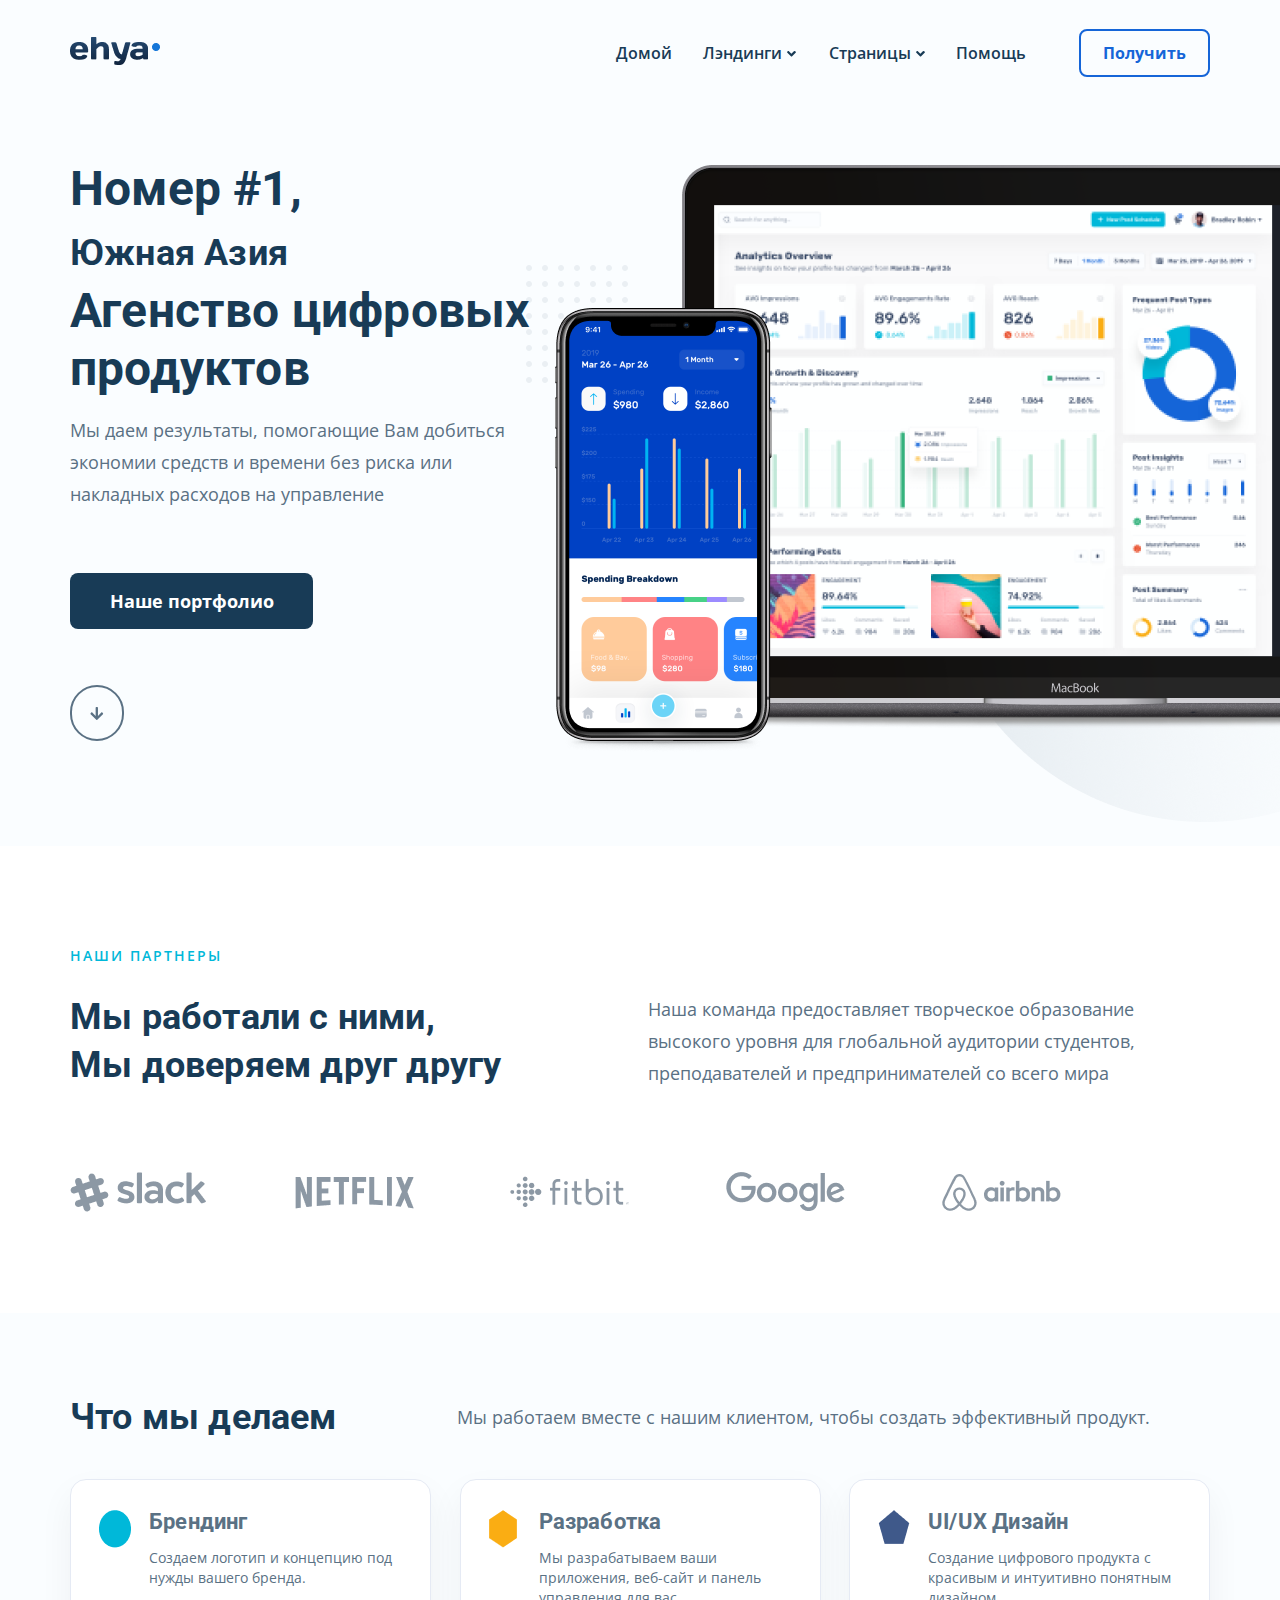
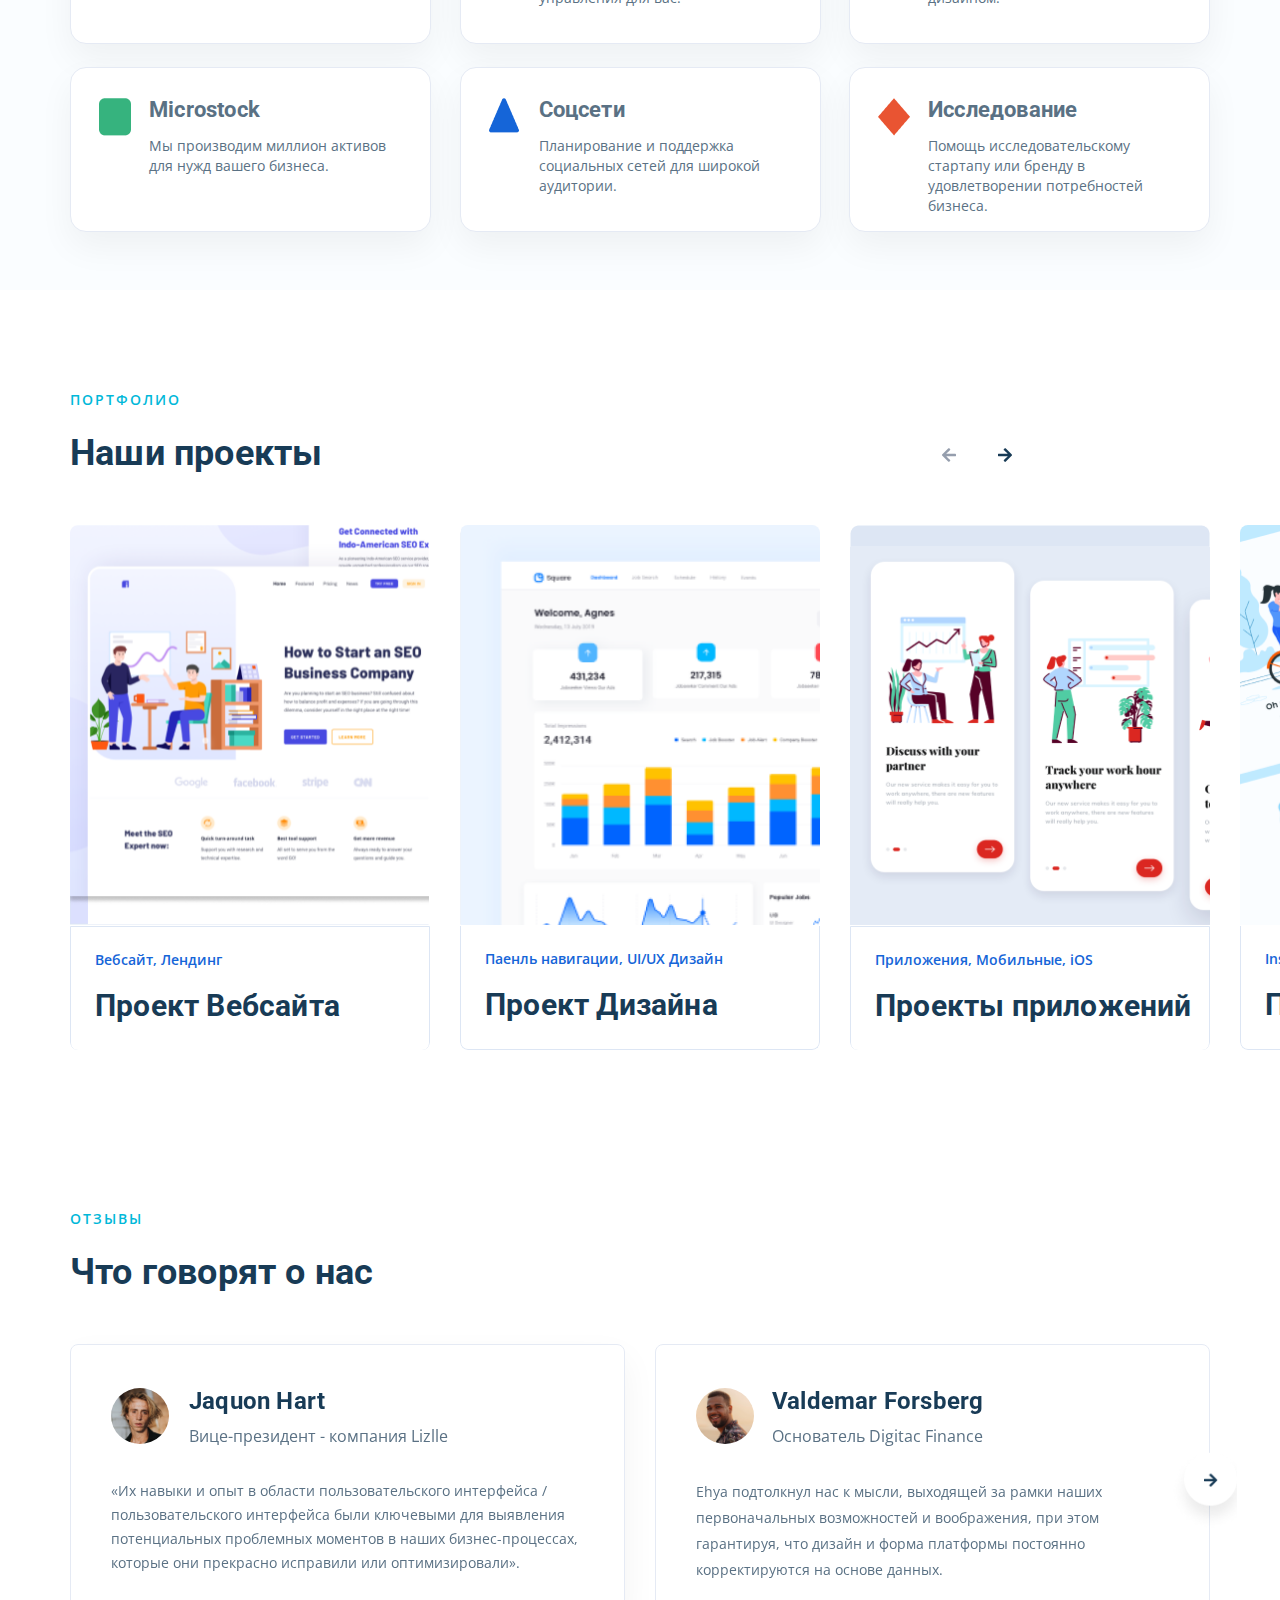
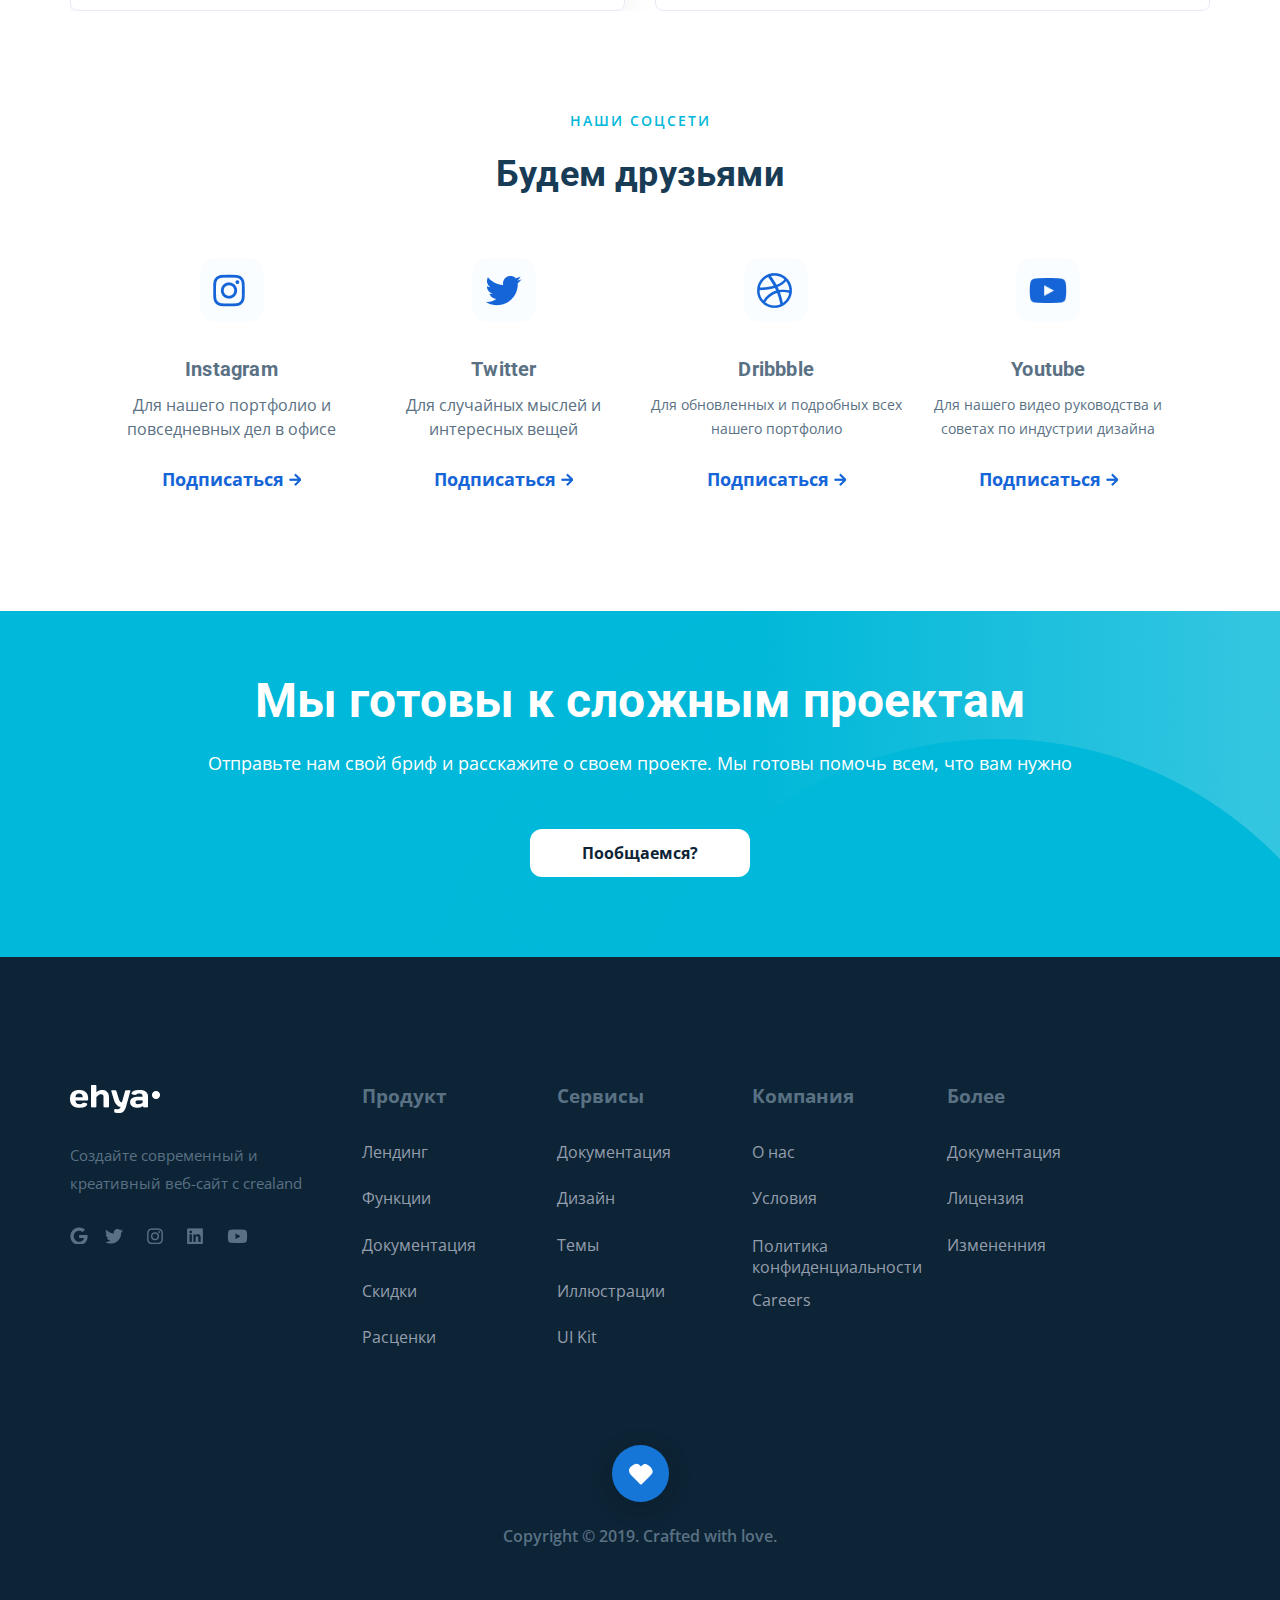
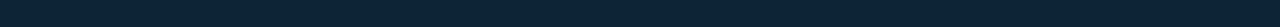
==== commit 60277c0a: "fix: fix desctop version" ====
--- a/index.html
+++ b/index.html
@@ -10,8 +10,8 @@
       href="https://fonts.googleapis.com/css2?family=Open+Sans:wght@400;600;700&family=Roboto:wght@700&display=swap"
       rel="stylesheet"
     />
-    <link rel="stylesheet" href="css/swiper-bundle.min.css">
-    <link rel="stylesheet" href="css/chiefslider.min.css">
+    <link rel="stylesheet" href="css/swiper-bundle.min.css" />
+    <link rel="stylesheet" href="css/chiefslider.min.css" />
     <link rel="stylesheet" href="css/style.css" />
     <title>ehya - Агентство цифровых продуктов!</title>
   </head>
@@ -28,9 +28,9 @@
                 <li class="navbar__item navbar__item--mr--14">
                   <a href="#" class="navbar__link">Домой</a>
                 </li>
-                <li class="navbar__item dropdown" > 
-                  <a href="#" class="navbar__link" >Лэндинги</a>
-                  <ul class="dropdown-content" id="myDropdown">
+                <li class="navbar__item dropdown">
+                  <a href="#" class="navbar__link">Лэндинги</a>
+                  <ul class="dropdown-content">
                     <li class="dropdown-content__item">
                       <a href="#" class="dropdown-content__link">Project 1</a>
                     </li>
@@ -42,9 +42,9 @@
                     </li>
                   </ul>
                 </li>
-                <li class="navbar__item navbar__item--mr--28 dropdown" >
+                <li class="navbar__item navbar__item--mr--28 dropdown">
                   <a href="#" class="navbar__link">Страницы</a>
-                  <ul class="dropdown-content" id="myDropdown">
+                  <ul class="dropdown-content">
                     <li class="dropdown-content__item">
                       <a href="#" class="dropdown-content__link">Page 1</a>
                     </li>
@@ -62,62 +62,62 @@
               </ul>
             </nav>
             <button class="navbar__button" data-toggle="modal">Получить</button>
-            
           </div>
           <!-- /.header-right -->
-          
-     
+
           <button class="menu-button navbar__menu-button">
             <span class="menu-button__line"></span
             ><span class="menu-button__line"></span
             ><span class="menu-button__line"></span>
           </button>
-
         </div>
         <!-- /.header-top-wrapper -->
-          <div class="navbar navbar-bottom">
-            <nav>
-              <ul class="navbar__ul">
-                <li class="navbar__item navbar__item--mr--14">
-                  <a href="#" class="navbar__link">Домой</a>
-                </li>
-                <li class="navbar__item dropdown">
-                  <a href="#" class="navbar__link">Лэндинги</a>
-                  <ul class="dropdown-content" id="myDropdown">
-                    <li class="dropdown-content__item">
-                      <a href="#" class="dropdown-content__link">Project 1</a>
-                    </li>
-                    <li class="dropdown-content__item">
-                      <a href="#" class="dropdown-content__link">Project 2</a>
-                    </li>
-                    <li class="dropdown-content__item">
-                      <a href="#" class="dropdown-content__link">Project 3</a>
-                    </li>
-                  </ul>
-                </li>
-                <li class="navbar__item navbar__item--mr--28 dropdown">
-                  <a href="#" class="navbar__link">Страницы</a>
-                  <ul class="dropdown-content" id="myDropdown">
-                    <li class="dropdown-content__item">
-                      <a href="#" class="dropdown-content__link">Page 1</a>
-                    </li>
-                    <li class="dropdown-content__item">
-                      <a href="#" class="dropdown-content__link">Page 2</a>
-                    </li>
-                    <li class="dropdown-content__item">
-                      <a href="#" class="dropdown-content__link">Page 3</a>
-                    </li>
-                  </ul>
-                </li>
-                <li class="navbar__item">
-                  <a href="#" class="navbar__link">Помощь</a>
-                </li>
-                <li class="navbar__item"><button class="navbar__button" data-toggle="modal">Получить</button></li>
-              </ul>
-            </nav>
-            
-          </div>
-          <!-- /.navbar-bottom -->
+        <div class="navbar navbar-bottom">
+          <nav>
+            <ul class="navbar__ul">
+              <li class="navbar__item navbar__item--mr--14">
+                <a href="#" class="navbar__link">Домой</a>
+              </li>
+              <li class="navbar__item dropdown">
+                <a href="#" class="navbar__link">Лэндинги</a>
+                <ul class="dropdown-content">
+                  <li class="dropdown-content__item">
+                    <a href="#" class="dropdown-content__link">Project 1</a>
+                  </li>
+                  <li class="dropdown-content__item">
+                    <a href="#" class="dropdown-content__link">Project 2</a>
+                  </li>
+                  <li class="dropdown-content__item">
+                    <a href="#" class="dropdown-content__link">Project 3</a>
+                  </li>
+                </ul>
+              </li>
+              <li class="navbar__item navbar__item--mr--28 dropdown">
+                <a href="#" class="navbar__link">Страницы</a>
+                <ul class="dropdown-content">
+                  <li class="dropdown-content__item">
+                    <a href="#" class="dropdown-content__link">Page 1</a>
+                  </li>
+                  <li class="dropdown-content__item">
+                    <a href="#" class="dropdown-content__link">Page 2</a>
+                  </li>
+                  <li class="dropdown-content__item">
+                    <a href="#" class="dropdown-content__link">Page 3</a>
+                  </li>
+                </ul>
+              </li>
+              <li class="navbar__item">
+                <a href="#" class="navbar__link">Помощь</a>
+              </li>
+              <li class="navbar__item">
+                <button class="navbar__button" data-toggle="modal">
+                  Получить
+                </button>
+              </li>
+            </ul>
+          </nav>
+        </div>
+        <!-- /.navbar-bottom -->
         <div class="hero">
           <div class="hero-text">
             <h1 class="hero__title">
@@ -130,288 +130,687 @@
               времени без риска или накладных расходов на управление
             </p>
             <a href="#" class="hero__button">Наше портфолио</a>
-             <img
-            src="img/hero-bg-mobile.png"
-            class="hero__bg hero__bg--mobile--visible"
-            alt="Image: Background"
-          />
+            <img
+              src="img/hero-bg-mobile.png"
+              class="hero__bg hero__bg--mobile--visible"
+              alt="Image: Background"
+            />
             <a href="#" class="hero__down">
               <img src="img/down.svg" alt="Icon: Down" class="hero__icon" />
             </a>
           </div>
           <!-- /.hero-text -->
-        <img
+          <img
             src="img/hero-bg.png"
             class="hero__bg hero__bg--mobile--hidden"
             alt="Image: Background"
           />
-         
-          </div>
         </div>
         <!-- /.hero -->
       </div>
       <!-- /.container -->
-      
     </header>
     <section class="partners">
-    <div class="container">
-      <h3 class="section-title">Наши партнеры</h2>
+      <div class="container">
+        <h3 class="section-title">Наши партнеры</h3>
         <div class="partners-wrapper">
-          <h2 class="partners__title title">Мы работали с ними,
-Мы&nbsp;доверяем&nbsp;друг другу</h2>
-<p class="partners__description description">Наша команда предоставляет творческое образование высокого уровня для глобальной аудитории студентов, преподавателей и предпринимателей со всего мира</p>
+          <h2 class="partners__title title">
+            Мы работали с ними, Мы&nbsp;доверяем&nbsp;друг другу
+          </h2>
+          <p class="partners__description description">
+            Наша команда предоставляет творческое образование высокого уровня
+            для глобальной аудитории студентов, преподавателей и
+            предпринимателей со всего мира
+          </p>
         </div>
         <!-- /.partners-wrapper -->
-    <div class="partners-list">
-      <ul class="partners-list__ul">
-      <li class="partners-list__item partners-list__item--mobile--hidden slack"><img class="partners-list__image" src="img/partners/slack.png" alt="Partner: Slack"></li>
-      <li class="partners-list__item partners-list__item--mobile--visible slack"><img class="partners-list__image slack-image" src="img/partners/slack-mobile.png" alt="Partner: Slack"></li>
-      <li class="partners-list__item netflix"><img class="partners-list__image netflix-image" src="img/partners/netflix.png" alt="Partner: Netflix"></li>
-      <li class="partners-list__item fitbit"><img class="partners-list__image fitbit-image" src="img/partners/fitbit.png" alt="Partner: Fitbit"></li>
-      <li class="partners-list__item google"><img class="partners-list__image google-image" src="img/partners/google.png" alt="Partner: Google"></li>
-     <li class="partners-list__item airbnb"> <img class="partners-list__image airbnb-image" src="img/partners/airbnb.png" alt="Partner: Airbnb"></li>
-      </ul>
-    </div>
-    <!-- /.partners-list -->
-    </div>  
+        <div class="partners-list">
+          <ul class="partners-list__ul">
+            <li
+              class="partners-list__item partners-list__item--mobile--hidden slack"
+            >
+              <img
+                class="partners-list__image"
+                src="img/partners/slack.png"
+                alt="Partner: Slack"
+              />
+            </li>
+            <li
+              class="partners-list__item partners-list__item--mobile--visible slack"
+            >
+              <img
+                class="partners-list__image slack-image"
+                src="img/partners/slack-mobile.png"
+                alt="Partner: Slack"
+              />
+            </li>
+            <li class="partners-list__item netflix">
+              <img
+                class="partners-list__image netflix-image"
+                src="img/partners/netflix.png"
+                alt="Partner: Netflix"
+              />
+            </li>
+            <li class="partners-list__item fitbit">
+              <img
+                class="partners-list__image fitbit-image"
+                src="img/partners/fitbit.png"
+                alt="Partner: Fitbit"
+              />
+            </li>
+            <li class="partners-list__item google">
+              <img
+                class="partners-list__image google-image"
+                src="img/partners/google.png"
+                alt="Partner: Google"
+              />
+            </li>
+            <li class="partners-list__item airbnb">
+              <img
+                class="partners-list__image airbnb-image"
+                src="img/partners/airbnb.png"
+                alt="Partner: Airbnb"
+              />
+            </li>
+          </ul>
+        </div>
+        <!-- /.partners-list -->
+      </div>
     </section>
     <section class="whatwedo">
-<div class="container">
-  <div class="whatwedo-wrapper">
+      <div class="container">
+        <div class="whatwedo-wrapper">
           <h2 class="whatwedo__title title">Что мы делаем</h2>
-<p class="whatwedo__description description">Мы работаем вместе с нашим клиентом, чтобы создать эффективный продукт.</p>
-        </div>
-      <!-- /.whatwedo-wrapper -->
-      <div class="services">
-        <div class="services__item branding"><img class="services__icon oval" src="img/service-icon/oval.png" alt="Icon: oval"><span class="services__title services__title--size--20">Брендинг</span><span class="services__description">Создаем логотип и концепцию под нужды вашего бренда.</span></div>
-        <div class="services__item develop"><img class="services__icon" src="img/service-icon/polygon.png" alt="Icon: polygon"><span class="services__title">Разработка</span><span class="services__description">Мы разрабатываем ваши приложения, веб-сайт и панель управления для вас.</span></div>
-        <div class="services__item design"><img class="services__icon services__icon--left--21" src="img/service-icon/polygon-fife.png" alt="Icon: polygon"><span class="services__title">UI/UX Дизайн</span><span class="services__description">Создание цифрового продукта с красивым и интуитивно понятным дизайном.</span></div>
-        <div class="services__item microstock"><img class="services__icon" src="img/service-icon/rectangle.png" alt="Icon: rectangle"><span class="services__title services__title--size--20">Microstock</span><span class="services__description">Мы производим миллион активов для нужд вашего бизнеса.</span></div>
-        <div class="services__item social"><img class="services__icon" src="img/service-icon/triangle.png" alt="Icon: triangle"><span class="services__title">Соцсети</span><span class="services__description">Планирование и поддержка социальных сетей для широкой аудитории.</span></div>
-        <div class="services__item research"><img class="services__icon" src="img/service-icon/polygon-four.png" alt="Icon: polygon"><span class="services__title">Исследование</span><span class="services__description">Помощь исследовательскому стартапу или бренду в удовлетворении потребностей бизнеса.</span></div>
-      </div>
-      <!-- /.services -->
-</div>
-<!-- /.container -->
+          <p class="whatwedo__description description">
+            Мы работаем вместе с нашим клиентом, чтобы создать эффективный
+            продукт.
+          </p>
+        </div>
+        <!-- /.whatwedo-wrapper -->
+        <div class="services">
+          <div class="services__item branding">
+            <img
+              class="services__icon oval"
+              src="img/service-icon/oval.png"
+              alt="Icon: oval"
+            /><span class="services__title services__title--size--20"
+              >Брендинг</span
+            ><span class="services__description"
+              >Создаем логотип и концепцию под нужды вашего бренда.</span
+            >
+          </div>
+          <div class="services__item develop">
+            <img
+              class="services__icon"
+              src="img/service-icon/polygon.png"
+              alt="Icon: polygon"
+            /><span class="services__title">Разработка</span
+            ><span class="services__description"
+              >Мы разрабатываем ваши приложения, веб-сайт и панель управления
+              для вас.</span
+            >
+          </div>
+          <div class="services__item design">
+            <img
+              class="services__icon services__icon--left--21"
+              src="img/service-icon/polygon-fife.png"
+              alt="Icon: polygon"
+            /><span class="services__title">UI/UX Дизайн</span
+            ><span class="services__description"
+              >Создание цифрового продукта с красивым и интуитивно понятным
+              дизайном.</span
+            >
+          </div>
+          <div class="services__item microstock">
+            <img
+              class="services__icon"
+              src="img/service-icon/rectangle.png"
+              alt="Icon: rectangle"
+            /><span class="services__title services__title--size--20"
+              >Microstock</span
+            ><span class="services__description"
+              >Мы производим миллион активов для нужд вашего бизнеса.</span
+            >
+          </div>
+          <div class="services__item social">
+            <img
+              class="services__icon"
+              src="img/service-icon/triangle.png"
+              alt="Icon: triangle"
+            /><span class="services__title">Соцсети</span
+            ><span class="services__description"
+              >Планирование и поддержка социальных сетей для широкой
+              аудитории.</span
+            >
+          </div>
+          <div class="services__item research">
+            <img
+              class="services__icon"
+              src="img/service-icon/polygon-four.png"
+              alt="Icon: polygon"
+            /><span class="services__title">Исследование</span
+            ><span class="services__description"
+              >Помощь исследовательскому стартапу или бренду в удовлетворении
+              потребностей бизнеса.</span
+            >
+          </div>
+        </div>
+        <!-- /.services -->
+      </div>
+      <!-- /.container -->
     </section>
     <section class="portfolio">
       <div class="container portfolio__container">
-        <h3 class="section-title section-title--ml--15">Портфолио</h2>
-          <h2 class="portfolio__title title">Наши проекты</h2>
-      
+        <h3 class="section-title section-title--ml--15">Портфолио</h3>
+        <h2 class="portfolio__title title">Наши проекты</h2>
       </div>
 
-    <div class="slider" data-slider="chiefslider">
-      <div class="slider__container">
-        <div class="slider__wrapper">
-          <div class="slider__items">
-            <div class="slider__item slider__item--border--none">
-              <div class="slider__item-container">
-                <div class="slider__item-content"><img src="img/projects/project-1.png" alt="" class="slider__image"><div class="slider__text">
-                  <span class="slider__subtitle">Вебсайт, Лендинг</span><span class="slider__title">Проект Вебсайта</span>
-                </div></div>
-              </div>
-            </div>
-            <div class="slider__item">
-              <div class="slider__item-container">
-                <div class="slider__item-content"><img src="img/projects/project-2.png" alt="" class="slider__image"><div class="slider__text slider__text--border--none"><span class="slider__subtitle">Паенль навигации, UI/UX  Дизайн</span><span class="slider__title">Проект Дизайна</span></div></div>
-              </div>
-            </div>
-            <div class="slider__item">
-              <div class="slider__item-container">
-                <div class="slider__item-content"><img src="img/projects/project-3.png" alt="" class="slider__image"><div class="slider__text">
-                  <span class="slider__subtitle">Приложения, Мобильные, iOS</span><span class="slider__title">Проекты приложений</span>
-                </div></div>
-              </div>
-            </div>
-            <div class="slider__item">
-              <div class="slider__item-container">
-                <div class="slider__item-content"><img src="img/projects/project-4.png" alt="" class="slider__image"><div class="slider__text slider__text--border--none">
-                  <span class="slider__subtitle">Instagram</span><span class="slider__title">ПроектИллюстраций</span>
-                </div></div>
-              </div>
-            </div>
-          </div>
-        </div>
-      </div>
-      <a href="#" class="slider__control" data-slide="prev"></a>
-      <a href="#" class="slider__control" data-slide="next"></a>
-    </div>
-      
+      <div class="slider" data-slider="chiefslider">
+        <div class="slider__container">
+          <div class="slider__wrapper">
+            <div class="slider__items">
+              <div class="slider__item slider__item--border--none">
+                <div class="slider__item-container">
+                  <div class="slider__item-content">
+                    <img
+                      src="img/projects/project-1.png"
+                      alt=""
+                      class="slider__image"
+                    />
+                    <div class="slider__text">
+                      <span class="slider__subtitle">Вебсайт, Лендинг</span
+                      ><span class="slider__title">Проект Вебсайта</span>
+                    </div>
+                  </div>
+                </div>
+              </div>
+              <div class="slider__item">
+                <div class="slider__item-container">
+                  <div class="slider__item-content">
+                    <img
+                      src="img/projects/project-2.png"
+                      alt=""
+                      class="slider__image"
+                    />
+                    <div class="slider__text slider__text--border--none">
+                      <span class="slider__subtitle"
+                        >Паенль навигации, UI/UX Дизайн</span
+                      ><span class="slider__title">Проект Дизайна</span>
+                    </div>
+                  </div>
+                </div>
+              </div>
+              <div class="slider__item">
+                <div class="slider__item-container">
+                  <div class="slider__item-content">
+                    <img
+                      src="img/projects/project-3.png"
+                      alt=""
+                      class="slider__image"
+                    />
+                    <div class="slider__text">
+                      <span class="slider__subtitle"
+                        >Приложения, Мобильные, iOS</span
+                      ><span class="slider__title">Проекты приложений</span>
+                    </div>
+                  </div>
+                </div>
+              </div>
+              <div class="slider__item">
+                <div class="slider__item-container">
+                  <div class="slider__item-content">
+                    <img
+                      src="img/projects/project-4.png"
+                      alt=""
+                      class="slider__image"
+                    />
+                    <div class="slider__text slider__text--border--none">
+                      <span class="slider__subtitle">Instagram</span
+                      ><span class="slider__title">ПроектИллюстраций</span>
+                    </div>
+                  </div>
+                </div>
+              </div>
+            </div>
+          </div>
+        </div>
+        <a href="#" class="slider__control" data-slide="prev"></a>
+        <a href="#" class="slider__control" data-slide="next"></a>
+      </div>
     </section>
     <section class="reviews">
       <div class="container reviews__container">
-         <h3 class="section-title section-title--mr--40">Отзывы</h2>
-          <h2 class="reviews__title title">Что говорят о нас</h2>
-      <div class="swiper-container swiper-container--mobile--hidden">
-  <!-- Additional required wrapper -->
-  <div class="swiper-wrapper ">
-    <!-- Slides -->
-    <div class="swiper-slide swiper-slide--bsh--yes">
-      <div class="swiper-slide-wrapper">
-        <img src="img/users/avatar-1.png" alt="" class="swiper-slide__avatar">
-        <div class="swiper-slide__user"><span class="swiper-slide__name">Jaquon Hart</span>
-        <span class="swiper-slide__position">Вице-президент - компания Lizlle</span></div>
-        <!-- /.swiper-slide__user -->
-      </div>
-      <!-- /.swiper-slide-wrapper -->
-      <p class="swiper-slide__text">«Их навыки и опыт в области пользовательского интерфейса / пользовательского интерфейса были ключевыми для выявления потенциальных проблемных моментов в наших бизнес-процессах, которые они прекрасно исправили или оптимизировали».</p>
-      
-    </div>
-    <div class="swiper-slide swiper-slide--pb--32"><div class="swiper-slide-wrapper">
-        <img src="img/users/avatar-2.png" alt="" class="swiper-slide__avatar">
-        <div class="swiper-slide__user"><span class="swiper-slide__name">Valdemar Forsberg</span>
-        <span class="swiper-slide__position">Основатель Digitac Finance</span></div>
-        <!-- /.swiper-slide__uder -->
-      </div>
-      <!-- /.swiper-slide-wrapper -->
-      <p class="swiper-slide__text swiper-slide__text--lh--26">Ehya подтолкнул нас к мысли, выходящей за рамки наших первоначальных возможностей и воображения, при этом гарантируя, что дизайн и форма платформы постоянно корректируются на основе данных.</p>
-      
-    </div>
-    <div class="swiper-slide"><div class="swiper-slide-wrapper">
-        <img src="img/users/avatar-3.jpeg" alt="" class="swiper-slide__avatar">
-        <div class="swiper-slide__user"><span class="swiper-slide__name">Rebecca Soon</span>
-        <span class="swiper-slide__position">CEO main department - OSHO</span></div>
-        <!-- /.swiper-slide__uder -->
-      </div>
-      <!-- /.swiper-slide-wrapper -->
-      <p class="swiper-slide__text">Lorem, ipsum dolor sit amet consectetur adipisicing elit. Alias cum delectus deleniti! Voluptatem iusto ullam eveniet eius sequi eaque. Laborum! Lorem ipsum dolor sit amet consectetur adipisicing elit. Explicabo, veniam. </p>
-      </div>
-  </div>
-  <!-- If we need navigation buttons -->
-  <div class="reviews__button reviews__button--prev"></div>
-  <div class="reviews__button reviews__button--next"></div>
-  
-
- </div>
-    <div class="swiper-container swiper-container--mobile--visible">
-  <!-- Additional required wrapper -->
-  <div class="swiper-wrapper">
-    <!-- Slides -->
-    <div class="swiper-slide swiper-slide--bsh--yes">
-      <div class="swiper-slide-wrapper">
-        <img src="img/users/avatar-1.png" alt="" class="swiper-slide__avatar">
-        <div class="swiper-slide__user"><span class="swiper-slide__name">Jaquon Hart</span>
-        <span class="swiper-slide__position">Вице-президент - компания Lizlle</span></div>
-        <!-- /.swiper-slide__user -->
-      </div>
-      <!-- /.swiper-slide-wrapper -->
-      <p class="swiper-slide__text">«Их навыки и опыт в области пользовательского интерфейса / пользовательского интерфейса были ключевыми для выявления потенциальных проблемных моментов в наших бизнес-процессах, которые они прекрасно исправили или оптимизировали».</p>
-      
-    </div>
-    <div class="swiper-slide swiper-slide--pb--32"><div class="swiper-slide-wrapper">
-        <img src="img/users/avatar-2.png" alt="" class="swiper-slide__avatar">
-        <div class="swiper-slide__user"><span class="swiper-slide__name">Valdemar Forsberg</span>
-        <span class="swiper-slide__position">Основатель Digitac Finance</span></div>
-        <!-- /.swiper-slide__uder -->
-      </div>
-      <!-- /.swiper-slide-wrapper -->
-      <p class="swiper-slide__text swiper-slide__text--lh--26">Ehya подтолкнул нас к мысли, выходящей за рамки наших первоначальных возможностей и воображения, при этом гарантируя, что дизайн и форма платформы постоянно корректируются на основе данных.</p>
-      
-    </div>
-    <div class="swiper-slide"><div class="swiper-slide-wrapper">
-        <img src="img/users/avatar-3.png" alt="" class="swiper-slide__avatar">
-        <div class="swiper-slide__user"><span class="swiper-slide__name">Rebecca Soon</span>
-        <span class="swiper-slide__position">CEO main department - OSHO</span></div>
-        <!-- /.swiper-slide__uder -->
-      </div>
-      <!-- /.swiper-slide-wrapper -->
-      <p class="swiper-slide__text">Lorem, ipsum dolor sit amet consectetur adipisicing elit. Alias cum delectus deleniti! Voluptatem iusto ullam eveniet eius sequi eaque. Laborum! Lorem ipsum dolor sit amet consectetur adipisicing elit. Explicabo, veniam. </p>
-      </div>
-  </div>
-  <!-- If we need navigation buttons -->
-  <div class="reviews__button-group">
-  <div class="reviews__button reviews__button--prev"></div>
-  <div class="reviews__button reviews__button--next"></div>
-</div>
- </div>
+        <h3 class="section-title section-title--mr--40">Отзывы</h3>
+        <h2 class="reviews__title title">Что говорят о нас</h2>
+        <div class="swiper-container swiper-container--mobile--hidden">
+          <!-- Additional required wrapper -->
+          <div class="swiper-wrapper">
+            <!-- Slides -->
+            <div class="swiper-slide swiper-slide--bsh--yes">
+              <div class="swiper-slide-wrapper">
+                <img
+                  src="img/users/avatar-1.png"
+                  alt="Photo: Jaquon Hart"
+                  class="swiper-slide__avatar"
+                />
+                <div class="swiper-slide__user">
+                  <span class="swiper-slide__name">Jaquon Hart</span>
+                  <span class="swiper-slide__position"
+                    >Вице-президент - компания Lizlle</span
+                  >
+                </div>
+                <!-- /.swiper-slide__user -->
+              </div>
+              <!-- /.swiper-slide-wrapper -->
+              <p class="swiper-slide__text">
+                «Их навыки и опыт в области пользовательского интерфейса /
+                пользовательского интерфейса были ключевыми для выявления
+                потенциальных проблемных моментов в наших бизнес-процессах,
+                которые они прекрасно исправили или оптимизировали».
+              </p>
+            </div>
+            <div class="swiper-slide swiper-slide--pb--32">
+              <div class="swiper-slide-wrapper">
+                <img
+                  src="img/users/avatar-2.png"
+                  alt="Photo: Valdemar Forsberg"
+                  class="swiper-slide__avatar swiper-slide__avatar--mr--18"
+                />
+                <div class="swiper-slide__user">
+                  <span class="swiper-slide__name">Valdemar Forsberg</span>
+                  <span class="swiper-slide__position"
+                    >Основатель Digitac Finance</span
+                  >
+                </div>
+                <!-- /.swiper-slide__uder -->
+              </div>
+              <!-- /.swiper-slide-wrapper -->
+              <p class="swiper-slide__text swiper-slide__text--lh--26">
+                Ehya подтолкнул нас к мысли, выходящей за рамки наших
+                первоначальных возможностей и воображения, при этом гарантируя,
+                что дизайн и форма платформы постоянно корректируются на основе
+                данных.
+              </p>
+            </div>
+            <div class="swiper-slide">
+              <div class="swiper-slide-wrapper">
+                <img
+                  src="img/users/avatar-3.jpeg"
+                  alt="Photo: Rebecca Soon"
+                  class="swiper-slide__avatar"
+                />
+                <div class="swiper-slide__user">
+                  <span class="swiper-slide__name">Rebecca Soon</span>
+                  <span class="swiper-slide__position"
+                    >CEO main department - OSHO</span
+                  >
+                </div>
+                <!-- /.swiper-slide__uder -->
+              </div>
+              <!-- /.swiper-slide-wrapper -->
+              <p class="swiper-slide__text">
+                Lorem, ipsum dolor sit amet consectetur adipisicing elit. Alias
+                cum delectus deleniti! Voluptatem iusto ullam eveniet eius sequi
+                eaque. Laborum! Lorem ipsum dolor sit amet consectetur
+                adipisicing elit. Explicabo, veniam.
+              </p>
+            </div>
+          </div>
+          <!-- If we need navigation buttons -->
+          <div class="reviews__button reviews__button--prev"></div>
+          <div class="reviews__button reviews__button--next"></div>
+        </div>
+        <div class="swiper-container swiper-container--mobile--visible">
+          <!-- Additional required wrapper -->
+          <div class="swiper-wrapper">
+            <!-- Slides -->
+            <div class="swiper-slide swiper-slide--bsh--yes">
+              <div class="swiper-slide-wrapper">
+                <img
+                  src="img/users/avatar-1.png"
+                  alt="Photo: Jaquon Hart"
+                  class="swiper-slide__avatar"
+                />
+                <div class="swiper-slide__user">
+                  <span class="swiper-slide__name">Jaquon Hart</span>
+                  <span class="swiper-slide__position"
+                    >Вице-президент - компания Lizlle</span
+                  >
+                </div>
+                <!-- /.swiper-slide__user -->
+              </div>
+              <!-- /.swiper-slide-wrapper -->
+              <p class="swiper-slide__text">
+                «Их навыки и опыт в области пользовательского интерфейса /
+                пользовательского интерфейса были ключевыми для выявления
+                потенциальных проблемных моментов в наших бизнес-процессах,
+                которые они прекрасно исправили или оптимизировали».
+              </p>
+            </div>
+            <div class="swiper-slide swiper-slide--pb--32">
+              <div class="swiper-slide-wrapper">
+                <img
+                  src="img/users/avatar-2.png"
+                  alt="Photo: Valdemar Forsberg"
+                  class="swiper-slide__avatar"
+                />
+                <div class="swiper-slide__user">
+                  <span class="swiper-slide__name">Valdemar Forsberg</span>
+                  <span class="swiper-slide__position"
+                    >Основатель Digitac Finance</span
+                  >
+                </div>
+                <!-- /.swiper-slide__uder -->
+              </div>
+              <!-- /.swiper-slide-wrapper -->
+              <p class="swiper-slide__text swiper-slide__text--lh--26">
+                Ehya подтолкнул нас к мысли, выходящей за рамки наших
+                первоначальных возможностей и воображения, при этом гарантируя,
+                что дизайн и форма платформы постоянно корректируются на основе
+                данных.
+              </p>
+            </div>
+            <div class="swiper-slide">
+              <div class="swiper-slide-wrapper">
+                <img
+                  src="img/users/avatar-3.png"
+                  alt="Photo: Rebecca Soon"
+                  class="swiper-slide__avatar"
+                />
+                <div class="swiper-slide__user">
+                  <span class="swiper-slide__name">Rebecca Soon</span>
+                  <span class="swiper-slide__position"
+                    >CEO main department - OSHO</span
+                  >
+                </div>
+                <!-- /.swiper-slide__uder -->
+              </div>
+              <!-- /.swiper-slide-wrapper -->
+              <p class="swiper-slide__text">
+                Lorem, ipsum dolor sit amet consectetur adipisicing elit. Alias
+                cum delectus deleniti! Voluptatem iusto ullam eveniet eius sequi
+                eaque. Laborum! Lorem ipsum dolor sit amet consectetur
+                adipisicing elit. Explicabo, veniam.
+              </p>
+            </div>
+          </div>
+          <!-- If we need navigation buttons -->
+          <div class="reviews__button-group">
+            <div class="reviews__button reviews__button--prev"></div>
+            <div class="reviews__button reviews__button--next"></div>
+          </div>
+        </div>
       </div>
     </section>
     <section class="friends">
       <div class="container friends__container">
-        <h3 class="section-title section-title--ml--none">Наши соцсети</h2>
-          <h2 class="friends__title title">Будем друзьями</h2>
-          <div class="friends-wrapper">
-            <div class="friends__item">
-              <div class="friends__image"><img src="img/icon/instagram.png" alt="Icon: instagram" class="friends__icon"></div>
-              <h3 class="friends__name">Instagram</h3>
-              <span class="friends__description">Для нашего портфолио и повседневных дел в офисе</span><a class="friends__link" href="https://www.instagram.com/" target="_blank">Подписаться <img src="img/icon/right-blue.png" alt="Icon: arrow-right"></a></div>
-            <div class="friends__item">
-              <div class="friends__image"><img src="img/icon/twitter.png" alt="Icon: twitter" class="friends__icon"></div>
-              <h3 class="friends__name">Twitter</h3>
-              <span class="friends__description">Для случайных мыслей и
-интересных вещей</span><a class="friends__link" href="https://twitter.com/" target="blank">Подписаться <img src="img/icon/right-blue.png" alt="Icon: arrow-right"></a></div>
-            <div class="friends__item">
-              <div class="friends__image"><img src="img/icon/dribbble.png" alt="Icon: dribble" class="friends__icon"></div>
-              <h3 class="friends__name">Dribbble</h3>
-              <span class="friends__description friends__description--size--14">Для обновленных и подробных всех
-нашего портфолио</span><a class="friends__link" href="https://dribbble.com/" target="_blank">Подписаться <img src="img/icon/right-blue.png" alt="Icon: arrow-right"></a></div>
-            <div class="friends__item">
-              <div class="friends__image"><img src="img/icon/youtube.png" alt="Icon: youtube" class="friends__icon"></div>
-              <h3 class="friends__name">Youtube</h3>
-              <span class="friends__description friends__description--size--14">Для нашего видео руководства и советах по индустрии дизайна</span><a class="friends__link" href="https://www.youtube.com/" target="_blank">Подписаться <img src="img/icon/right-blue.png" alt="Icon: arrow-right"></a></div>
-          </div>
-          <!-- /.friends-wrapper -->
+        <h3 class="section-title section-title--ml--none">Наши соцсети</h3>
+        <h2 class="friends__title title">Будем друзьями</h2>
+        <div class="friends-wrapper">
+          <div class="friends__item">
+            <div class="friends__image">
+              <img
+                src="img/icon/instagram.png"
+                alt="Icon: instagram"
+                class="friends__icon"
+              />
+            </div>
+            <h3 class="friends__name">Instagram</h3>
+            <span class="friends__description"
+              >Для нашего портфолио и повседневных дел в офисе</span
+            ><a
+              class="friends__link"
+              href="https://www.instagram.com/"
+              target="_blank"
+              >Подписаться
+              <img src="img/icon/right-blue.png" alt="Icon: arrow-right"
+            /></a>
+          </div>
+          <div class="friends__item">
+            <div class="friends__image">
+              <img
+                src="img/icon/twitter.png"
+                alt="Icon: twitter"
+                class="friends__icon"
+              />
+            </div>
+            <h3 class="friends__name">Twitter</h3>
+            <span class="friends__description"
+              >Для случайных мыслей и интересных вещей</span
+            ><a class="friends__link" href="https://twitter.com/" target="blank"
+              >Подписаться
+              <img src="img/icon/right-blue.png" alt="Icon: arrow-right"
+            /></a>
+          </div>
+          <div class="friends__item">
+            <div class="friends__image">
+              <img
+                src="img/icon/dribbble.png"
+                alt="Icon: dribble"
+                class="friends__icon"
+              />
+            </div>
+            <h3 class="friends__name">Dribbble</h3>
+            <span class="friends__description friends__description--size--14"
+              >Для обновленных и подробных всех нашего портфолио</span
+            ><a
+              class="friends__link"
+              href="https://dribbble.com/"
+              target="_blank"
+              >Подписаться
+              <img src="img/icon/right-blue.png" alt="Icon: arrow-right"
+            /></a>
+          </div>
+          <div class="friends__item">
+            <div class="friends__image">
+              <img
+                src="img/icon/youtube.png"
+                alt="Icon: youtube"
+                class="friends__icon"
+              />
+            </div>
+            <h3 class="friends__name">Youtube</h3>
+            <span class="friends__description friends__description--size--14"
+              >Для нашего видео руководства и советах по индустрии дизайна</span
+            ><a
+              class="friends__link"
+              href="https://www.youtube.com/"
+              target="_blank"
+              >Подписаться
+              <img src="img/icon/right-blue.png" alt="Icon: arrow-right"
+            /></a>
+          </div>
+        </div>
+        <!-- /.friends-wrapper -->
       </div>
     </section>
     <section class="talk">
-       <img class="talk__bg talk__bg--mobile--hidden" src="img/bg-oval-talk.png" alt="Background: oval">
-      <img class="talk__bg talk__bg--mobile--visible" src="img/bg-oval-talk-mobile.png" alt="Background: oval">
+      <img
+        class="talk__bg talk__bg--mobile--hidden"
+        src="img/bg-oval-talk.png"
+        alt="Background: oval"
+      />
+      <img
+        class="talk__bg talk__bg--mobile--visible"
+        src="img/bg-oval-talk-mobile.png"
+        alt="Background: oval"
+      />
       <div class="talk-wrapper">
         <h2 class="talk__title">Мы готовы к сложным проектам</h2>
-      <span class="talk__text">Отправьте нам свой бриф и расскажите о своем проекте. Мы готовы помочь всем, что вам нужно</span>
-      <button class="talk__button" data-toggle="modal">Пообщаемся?</button>
+        <span class="talk__text"
+          >Отправьте нам свой бриф и расскажите о своем проекте. Мы готовы
+          помочь всем, что вам нужно</span
+        >
+        <button class="talk__button" data-toggle="modal">Пообщаемся?</button>
       </div>
       <!-- /.talk-wrapper -->
-     
     </section>
     <footer class="footer">
-      <div class="container">
+      <div class="container footer__container">
         <div class="footer-wrapper">
           <div class="footer-leftside">
-          <img src="img/logo-footer.png" alt="Logo" class="footer__logo">
-          <span class="footer__text">Создайте современный и креативный веб-сайт с crealand</span>
-          <ul class="footer-social">
-            <li class="footer-social__item footer-social__item--mr--20"><a href="https://www.google.com/" target="_blank" class="footer-social__link"><img src="img/footer-icon/google.png" alt="Icon: Google" class="footer-social__icon"></a></li>
-            <li class="footer-social__item"><a href="https://twitter.com/" target="_blank" class="footer-social__link"><img src="img/footer-icon/twitter.png" alt="Icon: Twitter" class="footer-social__icon"></a></li>
-            <li class="footer-social__item"><a href="https://www.instagram.com/" target="_blank" class="footer-social__link"><img src="img/footer-icon/instagram.png" alt="Icon: Instagram" class="footer-social__icon"></a></li>
-            <li class="footer-social__item"><a href="https://www.linkedin.com/" target="_blank" class="footer-social__link"><img src="img/footer-icon/linkedin.png" alt="Icon: Linkedin" class="footer-social__icon"></a></li>
-            <li class="footer-social__item"><a href="https://www.youtube.com/" target="_blank" class="footer-social__link"><img src="img/footer-icon/youtube.png" alt="Icon: Youtube" class="footer-social__icon"></a></li>
-          </ul>
-        </div>
-        <!-- /.footer-leftside -->
-        <div class="footer-rightside">
-          <div class="footer-list products"><h3 class="footer-list__title">Продукт</h3><ul class="footer-list__ul">
-          <li class="footer-list__item"><a href="#" class="footer-list__link">Лендинг</a></li>
-          <li class="footer-list__item"><a href="#" class="footer-list__link">Функции</a></li>
-          <li class="footer-list__item"><a href="#" class="footer-list__link">Документация</a></li>
-          <li class="footer-list__item"><a href="#" class="footer-list__link">Скидки</a></li>
-        <li class="footer-list__item"><a href="#" class="footer-list__link">Расценки</a></li>
-        </ul></div>
-          <div class="footer-list soft"><h3 class="footer-list__title">Сервисы</h3><ul class="footer-list__ul"><li class="footer-list__item"><a href="#" class="footer-list__link">Документация</a></li>
-          <li class="footer-list__item"><a href="#" class="footer-list__link">Дизайн</a></li>
-          <li class="footer-list__item"><a href="#" class="footer-list__link">Темы</a></li>
-          <li class="footer-list__item"><a href="#" class="footer-list__link">Иллюстрации</a></li>
-          <li class="footer-list__item"><a href="#" class="footer-list__link">UI Kit</a></li></ul></div>
-          <div class="footer-list company"><h3 class="footer-list__title">Компания</h3><ul class="footer-list__ul"><li class="footer-list__item"><a href="#" class="footer-list__link">О нас</a></li>
-          <li class="footer-list__item"><a href="#" class="footer-list__link">Условия
-</a></li>
-          <li class="footer-list__item footer-list__item--line--2"><a href="#" class="footer-list__link">Политика 
-конфиденциальности
-</a></li>
-          <li class="footer-list__item"><a href="#" class="footer-list__link">Careers</a></li>
-          </ul></div>
-          <div class="footer-list more"><h3 class="footer-list__title">Более</h3><ul class="footer-list__ul"><li class="footer-list__item"><a href="#" class="footer-list__link">Документация</a></li>
-          <li class="footer-list__item"><a href="#" class="footer-list__link">Лицензия</a></li>
-          <li class="footer-list__item"><a href="#" class="footer-list__link">Измененния</a></li>
-          </ul></div>
-        </div>
-        <!-- /.footer-rightside -->
+            <img src="img/logo-footer.png" alt="Logo" class="footer__logo" />
+            <span class="footer__text"
+              >Создайте современный и креативный веб-сайт с crealand</span
+            >
+            <ul class="footer-social">
+              <li class="footer-social__item footer-social__item--mr--20">
+                <a
+                  href="https://www.google.com/"
+                  target="_blank"
+                  class="footer-social__link"
+                  ><img
+                    src="img/footer-icon/google.png"
+                    alt="Icon: Google"
+                    class="footer-social__icon"
+                /></a>
+              </li>
+              <li class="footer-social__item">
+                <a
+                  href="https://twitter.com/"
+                  target="_blank"
+                  class="footer-social__link"
+                  ><img
+                    src="img/footer-icon/twitter.png"
+                    alt="Icon: Twitter"
+                    class="footer-social__icon"
+                /></a>
+              </li>
+              <li class="footer-social__item">
+                <a
+                  href="https://www.instagram.com/"
+                  target="_blank"
+                  class="footer-social__link"
+                  ><img
+                    src="img/footer-icon/instagram.png"
+                    alt="Icon: Instagram"
+                    class="footer-social__icon"
+                /></a>
+              </li>
+              <li class="footer-social__item">
+                <a
+                  href="https://www.linkedin.com/"
+                  target="_blank"
+                  class="footer-social__link"
+                  ><img
+                    src="img/footer-icon/linkedin.png"
+                    alt="Icon: Linkedin"
+                    class="footer-social__icon"
+                /></a>
+              </li>
+              <li class="footer-social__item footer-social__item--mr--none">
+                <a
+                  href="https://www.youtube.com/"
+                  target="_blank"
+                  class="footer-social__link"
+                  ><img
+                    src="img/footer-icon/youtube.png"
+                    alt="Icon: Youtube"
+                    class="footer-social__icon"
+                /></a>
+              </li>
+            </ul>
+          </div>
+          <!-- /.footer-leftside -->
+          <div class="footer-rightside">
+            <div class="footer-list products">
+              <h3 class="footer-list__title">Продукт</h3>
+              <ul class="footer-list__ul">
+                <li class="footer-list__item">
+                  <a href="#" class="footer-list__link">Лендинг</a>
+                </li>
+                <li class="footer-list__item">
+                  <a href="#" class="footer-list__link">Функции</a>
+                </li>
+                <li class="footer-list__item">
+                  <a href="#" class="footer-list__link">Документация</a>
+                </li>
+                <li class="footer-list__item">
+                  <a href="#" class="footer-list__link">Скидки</a>
+                </li>
+                <li class="footer-list__item">
+                  <a href="#" class="footer-list__link">Расценки</a>
+                </li>
+              </ul>
+            </div>
+            <div class="footer-list soft">
+              <h3 class="footer-list__title">Сервисы</h3>
+              <ul class="footer-list__ul">
+                <li class="footer-list__item">
+                  <a href="#" class="footer-list__link">Документация</a>
+                </li>
+                <li class="footer-list__item">
+                  <a href="#" class="footer-list__link">Дизайн</a>
+                </li>
+                <li class="footer-list__item">
+                  <a href="#" class="footer-list__link">Темы</a>
+                </li>
+                <li class="footer-list__item">
+                  <a href="#" class="footer-list__link">Иллюстрации</a>
+                </li>
+                <li class="footer-list__item">
+                  <a href="#" class="footer-list__link">UI Kit</a>
+                </li>
+              </ul>
+            </div>
+            <div class="footer-list company">
+              <h3 class="footer-list__title">Компания</h3>
+              <ul class="footer-list__ul">
+                <li class="footer-list__item">
+                  <a href="#" class="footer-list__link">О нас</a>
+                </li>
+                <li class="footer-list__item">
+                  <a href="#" class="footer-list__link">Условия </a>
+                </li>
+                <li class="footer-list__item footer-list__item--line--2">
+                  <a
+                    href="#"
+                    class="footer-list__link footer-list__link--mobile--hidden"
+                    >Политика конфиденциальности
+                  </a>
+                  <a
+                    href="#"
+                    class="footer-list__link footer-list__link--mobile--visible"
+                    >Privacy Policy
+                  </a>
+                </li>
+                <li class="footer-list__item">
+                  <a href="#" class="footer-list__link">Careers</a>
+                </li>
+              </ul>
+            </div>
+            <div class="footer-list more">
+              <h3 class="footer-list__title footer-list__title--mobile--hidden">
+                Более
+              </h3>
+              <h3
+                class="footer-list__title footer-list__title--mobile--visible"
+              >
+                Ещё...
+              </h3>
+              <ul class="footer-list__ul">
+                <li class="footer-list__item">
+                  <a href="#" class="footer-list__link">Документация</a>
+                </li>
+                <li class="footer-list__item">
+                  <a href="#" class="footer-list__link">Лицензия</a>
+                </li>
+                <li class="footer-list__item">
+                  <a href="#" class="footer-list__link">Измененния</a>
+                </li>
+              </ul>
+            </div>
+          </div>
+          <!-- /.footer-rightside -->
         </div>
         <!-- /.footer-wrapper -->
       </div>
       <div class="copyright">
-        <img src="img/icon/heart.png" alt="Icon: Heart" class="copyright__icon">
+        <img
+          src="img/icon/heart.png"
+          alt="Icon: Heart"
+          class="copyright__icon"
+        />
         <div class="copyright__text">Copyright © 2019. Crafted with love.</div>
       </div>
     </footer>
--- a/css/style.css
+++ b/css/style.css
@@ -1,2 +1,2 @@
-/*! normalize.css v8.0.1 | MIT License | github.com/necolas/normalize.css */html{line-height:1.15;-webkit-text-size-adjust:100%}body{margin:0}main{display:block}h1{font-size:2em;margin:0.67em 0}hr{box-sizing:content-box;height:0;overflow:visible}pre{font-family:monospace, monospace;font-size:1em}a{background-color:transparent}abbr[title]{border-bottom:none;text-decoration:underline;text-decoration:underline dotted}b,strong{font-weight:bolder}code,kbd,samp{font-family:monospace, monospace;font-size:1em}small{font-size:80%}sub,sup{font-size:75%;line-height:0;position:relative;vertical-align:baseline}sub{bottom:-0.25em}sup{top:-0.5em}img{border-style:none}button,input,optgroup,select,textarea{font-family:inherit;font-size:100%;line-height:1.15;margin:0}button,input{overflow:visible}button,select{text-transform:none}button,[type="button"],[type="reset"],[type="submit"]{-webkit-appearance:button}button::-moz-focus-inner,[type="button"]::-moz-focus-inner,[type="reset"]::-moz-focus-inner,[type="submit"]::-moz-focus-inner{border-style:none;padding:0}button:-moz-focusring,[type="button"]:-moz-focusring,[type="reset"]:-moz-focusring,[type="submit"]:-moz-focusring{outline:1px dotted ButtonText}fieldset{padding:0.35em 0.75em 0.625em}legend{box-sizing:border-box;color:inherit;display:table;max-width:100%;padding:0;white-space:normal}progress{vertical-align:baseline}textarea{overflow:auto}[type="checkbox"],[type="radio"]{box-sizing:border-box;padding:0}[type="number"]::-webkit-inner-spin-button,[type="number"]::-webkit-outer-spin-button{height:auto}[type="search"]{-webkit-appearance:textfield;outline-offset:-2px}[type="search"]::-webkit-search-decoration{-webkit-appearance:none}::-webkit-file-upload-button{-webkit-appearance:button;font:inherit}details{display:block}summary{display:list-item}template{display:none}[hidden]{display:none}*{box-sizing:border-box}body{font-family:'Open Sans', sans-serif;color:#5A7184;outline:none}.container{max-width:1140px;margin:auto}img{max-width:100%}button{font-family:'Open Sans', sans-serif;cursor:pointer;outline:none}.input{background-color:#ffffff;border-radius:4px;border:none;padding:0 23px;height:50px;outline:none}.message{background-color:#ffffff;border-radius:4px;border:none;padding:18px 23px;min-height:123px;resize:none;outline:none}.error{color:#E95432}.section-title{font-family:'Open Sans', sans-serif;font-weight:600;font-size:14px;line-height:19px;letter-spacing:2px;text-transform:uppercase;color:#00B8D9;margin:0}.title{font-family:Roboto;font-weight:700;font-size:36px;line-height:48px;letter-spacing:0.2px;color:#183B56;margin:0}.description{font-weight:400;font-size:18px;line-height:32px;color:#5A7184;margin:0}.header{background-color:#FAFDFF;position:relative;min-height:846px}.navbar{display:flex;align-items:center;justify-content:space-between;padding:26px 0px 53px 0}.navbar-bottom{display:none}.navbar__menu-button{display:none}.navbar__button{font-weight:700;font-size:16px;line-height:22px;color:#1565D8;background:none;border:2px solid #1565D8;width:131px;height:48px;border-radius:8px;margin-left:53px}.navbar-wrapper{display:flex;align-items:center}.navbar__ul{display:flex;align-items:center;justify-content:space-between;min-width:410px;padding:0;list-style:none}.navbar__item{margin-right:24px;color:#183B56}.navbar__item:last-child{margin-right:0}.navbar__item--mr--14{margin-right:14px}.navbar__item--mr--28{margin-right:28px}.navbar__link{position:relative;text-decoration:none;color:inherit;font-weight:600;font-size:16px;line-height:22px}.dropdown{padding:0 5px;position:relative}.dropdown::after{content:'';position:absolute;display:block;top:50%;left:100%;transform:translateY(-50%);background-image:url("../img/angle-down.png");background-repeat:no-repeat;width:9px;height:16px;z-index:99;background-position:center;background-size:9px}.dropdown-content{display:none;position:absolute;background-color:#fff;min-width:120px;padding:0;list-style:none;z-index:1;color:#183B56}.dropdown-content__item{padding:5px}.dropdown-content__link{color:inherit;text-decoration:none;font-weight:600;font-size:16px;line-height:22px}.dropdown:hover .dropdown-content{transition:.2s;display:block}.hero{background-color:#FAFDFF;padding-top:27px;overflow:hidden}.hero__title{margin:0;font-family:Roboto;font-weight:bold;font-size:48px;line-height:58px;letter-spacing:0.2px;color:#183B56;max-width:499px;margin-bottom:16px}.hero__small{display:block;font-size:36px;padding-top:6px}.hero__decription{max-width:457px;font-size:18px;line-height:32px;font-weight:400;color:#5A7184;margin:0 0 63px 0}.hero__button{display:block;font-weight:700;font-size:18px;line-height:25px;text-align:center;color:#fff;width:243px;height:56px;padding:16px 24px;background-color:#183B56;border-radius:8px;border:none;margin-bottom:56px;text-decoration:none}.hero__down{background:none;border-radius:2000px;padding:19px 18px 16px 18px;width:54px;height:56px;display:block;border:2px solid #5A7184}.hero__bg{position:absolute;right:0;bottom:24px}.hero__bg--mobile--visible{display:none}.modal__overlay{position:fixed;left:0;top:0;right:0;bottom:0;background-color:rgba(0,143,223,0.39);z-index:100;visibility:hidden;opacity:0;transition:opacity 0.2s}.modal__overlay--visible{visibility:visible;opacity:1}.modal__dialog{position:fixed;top:50%;left:50%;width:478px;padding:33px 88px;background-color:#183B56;transform:translate(-50%, -50%);border-radius:8px;color:#fff;z-index:101;visibility:hidden;opacity:0;transition:opacity 0.2s;overflow:auto}.modal__dialog--visible{visibility:visible;opacity:1}.modal__form{display:flex;justify-content:space-between;flex-wrap:wrap;align-items:center}.modal__close{position:absolute;right:18px;top:17px;text-decoration:none;cursor:pointer}.modal__title{font-weight:bold;font-size:20px;line-height:23px;margin-bottom:15px;text-transform:uppercase;text-align:center;margin-top:0}.modal__input{margin-top:15px;width:100%;font-size:12px;line-height:15px;font-weight:400}.modal__input:nth-child(1){margin-top:0}.modal__message{width:100%;margin-bottom:15px;margin-top:15px;font-size:12px;line-height:15px;font-weight:400}.modal__button{font-weight:bold;font-size:16px;line-height:25px;text-align:center;color:#183B56;padding:10px 20px;background-color:#fae413;border:none;border-radius:8px}.modal__info{font-style:normal;font-weight:bold;font-size:12px;line-height:15px;color:#E0E0E0}.partners{padding-top:100px;padding-bottom:98px}.partners-wrapper{display:flex;align-items:center;margin-bottom:83px;margin-top:28px}.partners__title{max-width:433px;margin:0 145px 0 0}.partners__description{max-width:514px}.partners-list__ul{list-style:none;display:flex;align-items:center;margin:0;padding:0}.partners-list__item--mobile--visible{display:none}.slack{min-width:225.15px}.netflix{min-width:215.15px}.fitbit{min-width:216.15px}.google{min-width:215.15px}.whatwedo{background-color:#FAFDFF;padding-top:80px;padding-bottom:35px}.whatwedo-wrapper{display:flex;align-items:center;margin-bottom:38px}.whatwedo__title{margin-right:120px}.services{display:flex;align-items:center;justify-content:space-between;flex-wrap:wrap}.services__item{padding:25px 24px 0px 78px;position:relative;background:#FFFFFF;border:1px solid #E5EAF4;box-shadow:0px 15px 35px rgba(0,0,0,0.05);border-radius:16px;max-width:361px;min-height:165px;margin-bottom:23px}.services__icon{position:absolute;top:30px;left:28px}.services__title{font-family:Roboto;font-weight:700;font-size:22px;line-height:33px;letter-spacing:0.2px;display:block;margin-bottom:10px}.services__description{font-size:14px;line-height:20px}.portfolio{padding-top:100px;padding-bottom:80px}.portfolio__title{margin-bottom:48px;margin-top:20px}.slider{width:100%;margin-bottom:79px}.slider__wrapper{max-width:1250px;margin:auto}.slider__container{padding-left:0;padding-right:0}.slider__items{max-width:1100px}.slider__items:nth-child(1){margin-left:55px}.slider__item{flex:0 0 33.3333333333%;margin-right:30px;max-width:360px;min-height:525px;flex-direction:column;border-radius:8px 8px 8px 8px;overflow:hidden}.slider__item:last-child{margin-right:180px}.slider__item-content{width:360px;height:400px}.slider-container{line-height:250px;font-size:100px;text-align:center;height:250px;color:#fff}.slider__image{width:auto;height:400px;object-fit:cover;margin-bottom:-3px}.slider__text{padding:23px 17px 24px 24px;border:1px solid #DDE6F4;border-radius:0px 0px 8px 8px}.slider__text--border--none{border-top:none}.slider__title{font-family:Roboto;font-weight:bold;font-size:30px;line-height:40px;letter-spacing:0.2px;color:#183B56;display:block}.slider__subtitle{font-weight:600;font-size:14px;line-height:20px;display:block;margin-bottom:16px;color:#1565D8}.slider__control{position:absolute;top:-70px}.friends{text-align:center;padding-bottom:119px}.friends__container{max-width:1080px}.friends__item{max-width:263px}.friends__title{margin-bottom:60px;margin-top:20px}.friends-wrapper{display:flex;align-items:center;justify-content:space-between}.friends__image{display:flex;align-items:center;border-radius:16px;padding:13px;background-color:#FAFDFF;width:64px;height:64px;margin:auto;margin-bottom:35px}.friends__name{font-family:Roboto;font-weight:bold;font-size:20px;line-height:24px;text-align:center;letter-spacing:0.2px;margin-top:0;margin-bottom:12px}.friends__description{font-size:16px;line-height:24px;text-align:center;margin-bottom:26px;display:block}.friends__description--size--14{font-size:14px}.friends__link{font-weight:bold;font-size:18px;line-height:25px;text-align:center;color:#1565D8;text-decoration:none}.reviews{padding-bottom:100px}.reviews__container{position:relative}.reviews__title{margin-bottom:33px;margin-top:20px}.reviews__button{position:absolute;top:236px;z-index:1000;width:90px;height:90px;border:none;background-repeat:no-repeat;background-position:center;background-size:68px;background-color:transparent;outline:none;border-radius:2000px;cursor:pointer}.reviews__button--next{right:-38px;background-image:url(../img/icon/swiper-arrow.png)}.reviews__button--prev{left:-38px;background-image:url(../img/icon/swiper-arrow.png);transform:scale(-1, 1)}.swiper-container{max-width:1140px;position:static}.swiper-container--mobile--visible{display:none}.swiper-wrapper{padding-top:15px}.swiper-slide{width:45%;padding:40px 40px 35px 40px;border:1px solid #E5EAF4;border-radius:8px;height:auto}.swiper-slide--pb--32{padding-bottom:27px}.swiper-slide--bsh--yes{box-shadow:0px 15px 35px rgba(0,0,0,0.05)}.swiper-slide-wrapper{display:flex}.swiper-slide__avatar{width:58px;height:56px;border-radius:50%;object-fit:cover;margin-right:20px;margin-top:3px}.swiper-slide__name{display:block;font-family:Roboto;font-weight:bold;font-size:24px;line-height:32px;letter-spacing:0.2px;color:#183B56;margin-bottom:5px}.swiper-slide__position{font-size:16px;line-height:28px;font-weight:400}.swiper-slide__text{font-size:14px;line-height:24px;font-weight:400;padding-top:30px;margin:0}.swiper-slide__text--lh--26{line-height:26px}.swiper-button-disabled{opacity:0}.talk{position:relative;background-color:#00B8D9;width:100%;padding-top:60px;padding-bottom:80px;text-align:center}.talk-wrapper{z-index:10;position:relative}.talk__title{font-family:Roboto;font-weight:bold;font-size:48px;line-height:60px;text-align:center;letter-spacing:0.2px;color:#fff;margin:0;margin-bottom:16px}.talk__text{font-size:18px;line-height:32px;color:#fff;margin-bottom:50px;display:block}.talk__button{font-size:16px;line-height:22px;text-align:center;font-weight:bold;color:#0D2436;background:#FFFFFF;border-radius:12px;width:220px;height:48px;border:none}.talk__bg{position:absolute;right:0;top:0}.talk__bg--mobile--visible{display:none}.footer{padding-top:128px;padding-bottom:80px;background-color:#183B56}.footer-wrapper{display:flex;justify-content:flex-start;margin-bottom:70px}.footer-leftside{display:flex;flex-direction:column}.footer__logo{max-width:90px;margin-bottom:28px}.footer__text{font-size:15px;line-height:28px;font-weight:400;max-width:240px;margin-bottom:30px}.footer-social{display:flex;align-items:center;list-style:none;margin:0;padding:0}.footer-social__item{margin-right:24px}.footer-social__item--mr--20{margin-right:17px}.footer-rightside{display:flex}.footer-list__title{margin:0;margin-bottom:36px}.footer-list__ul{list-style:none;margin:0;padding:0}.footer-list__item{margin-bottom:28px}.footer-list__item--line--2{line-height:21px;margin-bottom:13px}.footer-list__link{text-decoration:none;color:#959EAD}.products{width:165px;margin-left:52px;margin-right:30px}.soft{width:165px;margin-right:30px}.company{width:171px;margin-right:24px}.more{width:165px}.copyright{text-align:center}.copyright__icon{background:#1576D8;box-shadow:0px 5px 25px rgba(0,0,0,0.2);border-radius:2000px;padding:18px 16px 17px 16px;margin-bottom:20px}.copyright__text{font-weight:600;font-size:16px;line-height:22px}@media (max-width: 1220px){.container{max-width:960px}.hero{padding-top:20px;min-height:680px}.hero__title{font-size:36px}.hero__decription{max-width:410px}.hero__bg{width:580px;bottom:90px}.partners__title{margin-right:55px;font-size:32px}.services__item{max-width:32%}.whatwedo__title{width:40%}.portfolio__container{text-align:center}.slider__container{padding:0 20px}.slider__items{display:flex;flex-wrap:wrap;justify-content:center;max-width:100%}.slider__items:nth-child(1){margin-left:0px}.slider__item{flex:0 0 50%;flex-wrap:wrap;max-width:359px;margin-right:40px;margin-bottom:30px}.slider__item:nth-child(1){margin-left:0px}.slider__item:last-child{margin-right:30px}.slider__item-content{max-width:359px}.slider__control{display:none}.slider__title{font-size:28px}.reviews__container{text-align:center}}@media (max-width: 992px){.container{max-width:760px;padding:0 10px}.hero{padding-top:6px;min-height:660px}.hero__title{font-size:34px;max-width:100%}.hero__small{display:inline-block;font-size:34px}.hero__decription{max-width:400px;font-size:16px;margin-bottom:45px}.hero__bg{width:500px}.section-title{text-align:center}.partners__title{min-width:48%}.partners__description{min-width:48%;font-size:16px}.partners-list__item{min-width:200px}.google{min-width:140px}.airbnb{display:none}.whatwedo-wrapper{flex-wrap:wrap}.whatwedo__title{width:100%;margin-right:0}.services__item{max-width:48%}.portfolio__title{text-align:center}.slider__item{max-width:320px}.slider__item-content{max-width:320px}.slider__title{font-size:26px;line-height:32px}.friends__description{font-size:14px}.friends__link{font-size:16px}.swiper-container--mobile--hidden{display:none}.swiper-container--mobile--visible{display:block}.swiper-slide-wrapper{justify-content:center}.reviews__button{top:210px}.talk-wrapper{padding:0 20px}}@media (max-width: 768px){.container{max-width:560px;padding:0 18px}.header{min-height:760px}.navbar{padding-left:18px;padding-right:18px}.navbar-wrapper{display:none}.navbar__menu-button{display:flex;width:30px;height:20px;border:none;background-color:transparent;align-items:center;justify-content:space-between;flex-direction:column;cursor:pointer;outline:none}.navbar--mobile--fixed{position:fixed;top:0;left:0;right:0;background-color:#FAFDFF;z-index:100}.navbar__button{margin-left:0}.navbar__item{margin-right:0;margin-bottom:15px}.navbar-bottom--visible{display:flex;flex-direction:column;position:fixed;left:0;right:0;top:102px;background-color:#fff;align-items:center}.navbar__ul{flex-direction:column}.hero{margin-top:102px}.hero-text{text-align:center}.hero__decription{max-width:100%}.hero__down{position:absolute;bottom:50px}.hero__bg{width:400px;bottom:0}.hero__button{margin:auto}.menu-button__line{width:22px;height:2px;background-color:#183B56;border-radius:30px}.dropdown-content{margin-left:100px;background-color:#183b56;color:white}.section-title{margin-bottom:24px}.partners{padding-top:73px;padding-bottom:80px}.partners-wrapper{padding-left:20px;padding-right:20px;flex-wrap:wrap;justify-content:center;margin-bottom:35px;margin-top:0}.partners__title{width:100%;text-align:center;margin-right:0;font-size:28px;line-height:29px;margin-bottom:15px}.partners__description{width:100%;text-align:center}.partners-list__ul{flex-wrap:wrap;justify-content:center}.partners-list__item{padding:30px}.google{max-width:120px}.airbnb{display:none}.whatwedo-wrapper{padding-left:18px;padding-right:18px}.services{padding-left:18px;padding-right:18px}.services__item{padding-bottom:15px;max-width:100%}.slider__item{max-width:235px;margin-right:15px}.slider__item:last-child(){margin-right:15px}.slider__item-content{max-width:235px}.slider__text{padding-right:10px}.slider__subtitle{font-size:10px}.slider__title{font-size:18px;line-height:28px}.friends__title{margin-bottom:32px;font-size:28px;line-height:36px;text-transform:capitalize}.friends-wrapper{flex-wrap:wrap;justify-content:center}.friends__item{max-width:45%;margin-bottom:32px}.reviews__button{position:static;display:inline-block;margin-top:13px;background-size:64px}.reviews__button--next{margin-right:15px}.reviews__button-group{display:flex;justify-content:center;align-items:center}.swiper-button-disabled{display:none}.talk{padding-top:40px;padding-bottom:60px}.talk__title{font-size:42px;line-height:56px}}@media (max-width: 576px){.container{width:100%;padding:0}.header{min-height:785px}.navbar{padding-bottom:45px;padding-left:20px;padding-right:20px}.hero{min-height:770px}.hero__title{font-size:30px;line-height:36px;margin-bottom:7px;padding-left:20px;padding-right:20px}.hero__small{font-size:30px;line-height:36px;padding-top:0}.hero__decription{line-height:28px;margin-bottom:18px;padding-left:20px;padding-right:20px}.hero__button{margin:auto;width:220px;height:48px;font-size:16px;line-height:22px;text-transform:capitalize;margin-bottom:49px;padding:13px 24px}.hero__down{padding:14px 15px;bottom:46px;right:50%;transform:translateX(50%);width:48px;height:48px}.hero__bg{width:100%}.hero__bg--mobile--hidden{display:none}.hero__bg--mobile--visible{display:block;position:static}.partners{padding-bottom:65px}.partners-wrapper{margin-bottom:25px}.partners__description{font-size:13px;line-height:24px}.partners-list{justify-content:center}.partners-list__item{padding:0;min-width:45%;padding:0px 20px 15px 20px}.partners-list__item--mobile--hidden{display:none}.partners-list__item--mobile--visible{display:block}.partners-list__image:nth-child(2){max-width:94px}.partners-list__image:nth-child(3){max-width:94px;padding:10px}.slack{padding:0px 20px 15px 30px}.slack-image{max-width:108px}.fitbit{padding:0px 0px 11px 30px}.fitbit-image{max-width:94px}.netflix{padding:0px 26px 18px 10px}.netflix-image{max-width:94px}.google{padding:7px 26px 18px 20px}.google-image{max-width:94px}.section-title{margin-left:30px}.section-title--ml--15{margin-left:15px;margin-bottom:16px}.section-title--ml--none{margin-left:0}.section-title--mr--40{margin-right:40px}.whatwedo{padding-top:17px}.whatwedo-wrapper{text-align:center;margin-bottom:6px}.whatwedo__title{font-size:28px;line-height:36px;margin-bottom:16px}.whatwedo__description{font-size:16px;line-height:28px}.services{display:flex}.services__item{min-width:100%;padding:77px 20px 0px 24px;min-height:197px;margin-bottom:7px}.services__icon{top:20px}.services__icon--left--21{left:21px}.services__title{margin-bottom:0}.services__title--size--20{font-size:20px;line-height:24px;margin-bottom:9px}.oval{max-height:34px;width:32px}.branding{order:1}.develop{order:2}.microstock{order:3;padding-left:26px}.social{order:4}.design{order:5;padding-left:16px;padding-right:27px}.research{order:6;padding-top:71px}.portfolio{padding-top:39px}.portfolio__title{font-size:28px;line-height:36px;margin-top:16px;margin-bottom:36px}.slider__container{padding-left:20px;padding-right:20px;text-align:center}.slider__image{height:300px}.slider__text{padding:19px 0;max-width:280px}.slider__item{max-width:280px;min-height:410px;margin-bottom:17px;flex:1 0 100%}.slider__item-content{max-width:100%;height:404px}.slider__subtitle{font-size:14px;margin-bottom:12px}.slider__title{font-size:24px;line-height:32px}.friends{padding-bottom:24px}.friends-wrapper{justify-content:space-between}.friends__container{padding:0 20px}.friends__item{max-width:130px;min-height:199px;position:relative}.friends__image{width:48px;height:48px;margin-bottom:15px;border-radius:12px;padding:12px}.friends__name{margin-bottom:8px}.friends__description{margin-bottom:12px;font-size:13px;line-height:19px}.friends__link{font-size:11px;line-height:20px;position:absolute;bottom:0;width:100%;left:50%;transform:translateX(-50%)}.swiper-container{max-width:91%}.swiper-slide{padding:20px 10px 18px 9px}.swiper-slide-wrapper{flex-wrap:wrap}.swiper-slide__user{width:100%}.swiper-slide__avatar{margin-bottom:16px;margin-right:0}.swiper-slide__name{font-size:20px;line-height:24px;margin-bottom:7px}.swiper-slide__position{font-size:11px;line-height:27px;margin-right:10px}.swiper-slide__text{margin-top:6px;padding-top:0;line-height:22px}.reviews__title{font-size:28px;line-height:36px;margin-bottom:53px}.talk{padding-top:65px;padding-bottom:64px}.talk__title{font-size:28px;line-height:30px;margin-bottom:32px}.talk__text{font-size:16px;line-height:27px;margin-bottom:12px}.talk__button{width:170px}.talk__bg--mobile--visible{display:block;top:210px}.talk__bg--mobile--hidden{display:none}}@media (min-width: 993px){.navbar__item:hover{color:#1565D8}.navbar__button:hover{color:#fff;background-color:#1565D8;transition:.2s}.dropdown-content__item:hover{color:#1565D8}.hero__down:hover{border-color:#1565D8}.hero__button:hover{box-shadow:0 0 5px #1565D8;transition:.2s}.modal__button:hover{box-shadow:0 0 5px #1565D8;transition:.2s}.friends__link:hover{display:flex;width:138px;margin:auto;justify-content:space-between;align-items:center;animation-name:move;animation-duration:0.5s;animation-fill-mode:forwards}@keyframes move{0%{width:138px}100%{width:150px}}}@media (max-height: 490px){.modal__dialog{overflow-y:scroll;height:100%}.navbar-buttom--visible{overflow-y:scroll}}
+/*! normalize.css v8.0.1 | MIT License | github.com/necolas/normalize.css */html{line-height:1.15;-webkit-text-size-adjust:100%}body{margin:0}main{display:block}h1{font-size:2em;margin:0.67em 0}hr{box-sizing:content-box;height:0;overflow:visible}pre{font-family:monospace, monospace;font-size:1em}a{background-color:transparent}abbr[title]{border-bottom:none;text-decoration:underline;text-decoration:underline dotted}b,strong{font-weight:bolder}code,kbd,samp{font-family:monospace, monospace;font-size:1em}small{font-size:80%}sub,sup{font-size:75%;line-height:0;position:relative;vertical-align:baseline}sub{bottom:-0.25em}sup{top:-0.5em}img{border-style:none}button,input,optgroup,select,textarea{font-family:inherit;font-size:100%;line-height:1.15;margin:0}button,input{overflow:visible}button,select{text-transform:none}button,[type="button"],[type="reset"],[type="submit"]{-webkit-appearance:button}button::-moz-focus-inner,[type="button"]::-moz-focus-inner,[type="reset"]::-moz-focus-inner,[type="submit"]::-moz-focus-inner{border-style:none;padding:0}button:-moz-focusring,[type="button"]:-moz-focusring,[type="reset"]:-moz-focusring,[type="submit"]:-moz-focusring{outline:1px dotted ButtonText}fieldset{padding:0.35em 0.75em 0.625em}legend{box-sizing:border-box;color:inherit;display:table;max-width:100%;padding:0;white-space:normal}progress{vertical-align:baseline}textarea{overflow:auto}[type="checkbox"],[type="radio"]{box-sizing:border-box;padding:0}[type="number"]::-webkit-inner-spin-button,[type="number"]::-webkit-outer-spin-button{height:auto}[type="search"]{-webkit-appearance:textfield;outline-offset:-2px}[type="search"]::-webkit-search-decoration{-webkit-appearance:none}::-webkit-file-upload-button{-webkit-appearance:button;font:inherit}details{display:block}summary{display:list-item}template{display:none}[hidden]{display:none}*{box-sizing:border-box}body{font-family:'Open Sans', sans-serif;color:#5A7184;outline:none}.container{max-width:1140px;margin:auto}img{max-width:100%}button{font-family:'Open Sans', sans-serif;cursor:pointer;outline:none}.input{background-color:#ffffff;border-radius:4px;border:none;padding:0 23px;height:50px;outline:none}.message{background-color:#ffffff;border-radius:4px;border:none;padding:18px 23px;min-height:123px;resize:none;outline:none}.error{color:#E95432}.section-title{font-family:'Open Sans', sans-serif;font-weight:600;font-size:14px;line-height:19px;letter-spacing:2px;text-transform:uppercase;color:#00B8D9;margin:0}.title{font-family:Roboto;font-weight:700;font-size:36px;line-height:48px;letter-spacing:0.2px;color:#183B56;margin:0}.description{font-weight:400;font-size:18px;line-height:32px;color:#5A7184;margin:0}.header{background-color:#FAFDFF;position:relative;min-height:846px}.navbar{display:flex;align-items:center;justify-content:space-between;padding:26px 0px 53px 0}.navbar-bottom{display:none}.navbar__menu-button{display:none}.navbar__button{font-weight:700;font-size:16px;line-height:22px;color:#1565D8;background:none;border:2px solid #1565D8;width:131px;height:48px;border-radius:8px;margin-left:53px}.navbar-wrapper{display:flex;align-items:center}.navbar__ul{display:flex;align-items:center;justify-content:space-between;min-width:410px;padding:0;list-style:none}.navbar__item{margin-right:24px;color:#183B56}.navbar__item:last-child{margin-right:0}.navbar__item--mr--14{margin-right:14px}.navbar__item--mr--28{margin-right:28px}.navbar__link{position:relative;text-decoration:none;color:inherit;font-weight:600;font-size:16px;line-height:22px}.dropdown{padding:0 5px;position:relative}.dropdown::after{content:'';position:absolute;display:block;top:50%;left:100%;transform:translateY(-50%);background-image:url("../img/angle-down.png");background-repeat:no-repeat;width:9px;height:16px;z-index:99;background-position:center;background-size:9px}.dropdown-content{display:none;position:absolute;background-color:#fff;min-width:120px;padding:0;list-style:none;z-index:1;color:#183B56}.dropdown-content__item{padding:5px}.dropdown-content__link{color:inherit;text-decoration:none;font-weight:600;font-size:16px;line-height:22px}.dropdown:hover .dropdown-content{transition:.2s;display:block}.hero{background-color:#FAFDFF;padding-top:27px;overflow:hidden}.hero__title{margin:0;font-family:Roboto;font-weight:bold;font-size:48px;line-height:58px;letter-spacing:0.2px;color:#183B56;max-width:499px;margin-bottom:16px}.hero__small{display:block;font-size:36px;padding-top:6px}.hero__decription{max-width:457px;font-size:18px;line-height:32px;font-weight:400;color:#5A7184;margin:0 0 63px 0}.hero__button{display:block;font-weight:700;font-size:18px;line-height:25px;text-align:center;color:#fff;width:243px;height:56px;padding:16px 24px;background-color:#183B56;border-radius:8px;border:none;margin-bottom:56px;text-decoration:none}.hero__down{background:none;border-radius:2000px;padding:19px 18px 16px 18px;width:54px;height:56px;display:block;border:2px solid #5A7184}.hero__bg{position:absolute;right:0;bottom:24px}.hero__bg--mobile--visible{display:none}.modal__overlay{position:fixed;left:0;top:0;right:0;bottom:0;background-color:rgba(0,143,223,0.39);z-index:100;visibility:hidden;opacity:0;transition:opacity 0.2s}.modal__overlay--visible{visibility:visible;opacity:1}.modal__dialog{position:fixed;top:50%;left:50%;width:478px;padding:33px 88px;background-color:#183B56;transform:translate(-50%, -50%);border-radius:8px;color:#fff;z-index:101;visibility:hidden;opacity:0;transition:opacity 0.2s;overflow:auto}.modal__dialog--visible{visibility:visible;opacity:1}.modal__form{display:flex;justify-content:space-between;flex-wrap:wrap;align-items:center}.modal__close{position:absolute;right:18px;top:17px;text-decoration:none;cursor:pointer}.modal__title{font-weight:bold;font-size:20px;line-height:23px;margin-bottom:15px;text-transform:uppercase;text-align:center;margin-top:0}.modal__input{margin-top:15px;width:100%;font-size:12px;line-height:15px;font-weight:400}.modal__input:nth-child(1){margin-top:0}.modal__message{width:100%;margin-bottom:15px;margin-top:15px;font-size:12px;line-height:15px;font-weight:400}.modal__button{font-weight:bold;font-size:16px;line-height:25px;text-align:center;color:#183B56;padding:10px 20px;background-color:#fae413;border:none;border-radius:8px}.modal__info{font-style:normal;font-weight:bold;font-size:12px;line-height:15px;color:#E0E0E0}.partners{padding-top:100px;padding-bottom:98px}.partners-wrapper{display:flex;align-items:center;margin-bottom:83px;margin-top:28px}.partners__title{max-width:433px;margin:0 145px 0 0}.partners__description{max-width:514px}.partners-list__ul{list-style:none;display:flex;align-items:center;margin:0;padding:0}.partners-list__item--mobile--visible{display:none}.slack{min-width:225.15px}.netflix{min-width:215.15px}.fitbit{min-width:216.15px}.google{min-width:215.15px}.whatwedo{background-color:#FAFDFF;padding-top:80px;padding-bottom:35px}.whatwedo-wrapper{display:flex;align-items:center;margin-bottom:38px}.whatwedo__title{margin-right:120px}.services{display:flex;align-items:center;justify-content:space-between;flex-wrap:wrap}.services__item{padding:25px 24px 0px 78px;position:relative;background:#FFFFFF;border:1px solid #E5EAF4;box-shadow:0px 15px 35px rgba(0,0,0,0.05);border-radius:16px;max-width:361px;min-height:165px;margin-bottom:23px}.services__icon{position:absolute;top:30px;left:28px}.services__title{font-family:Roboto;font-weight:700;font-size:22px;line-height:33px;letter-spacing:0.2px;display:block;margin-bottom:10px}.services__description{font-size:14px;line-height:20px}.portfolio{padding-top:100px;padding-bottom:80px}.portfolio__title{margin-bottom:48px;margin-top:20px}.slider{width:100%;margin-bottom:79px}.slider__wrapper{max-width:1250px;margin:auto}.slider__container{padding-left:0;padding-right:0}.slider__items{max-width:1100px}.slider__items:nth-child(1){margin-left:55px}.slider__item{flex:0 0 33.3333333333%;margin-right:30px;max-width:360px;min-height:525px;flex-direction:column;border-radius:8px 8px 8px 8px;overflow:hidden}.slider__item:last-child{margin-right:180px}.slider__item-content{width:360px;height:400px}.slider-container{line-height:250px;font-size:100px;text-align:center;height:250px;color:#fff}.slider__image{width:auto;height:400px;object-fit:cover;margin-bottom:-3px}.slider__text{padding:23px 17px 24px 24px;border:1px solid #DDE6F4;border-radius:0px 0px 8px 8px}.slider__text--border--none{border-top:none}.slider__title{font-family:Roboto;font-weight:bold;font-size:30px;line-height:40px;letter-spacing:0.2px;color:#183B56;display:block}.slider__subtitle{font-weight:600;font-size:14px;line-height:20px;display:block;margin-bottom:16px;color:#1565D8}.slider__control{position:absolute;top:-70px}.friends{text-align:center;padding-bottom:119px}.friends__container{max-width:1080px}.friends__item{max-width:263px}.friends__title{margin-bottom:60px;margin-top:20px}.friends-wrapper{display:flex;align-items:center;justify-content:space-between}.friends__image{display:flex;align-items:center;border-radius:16px;padding:13px;background-color:#FAFDFF;width:64px;height:64px;margin:auto;margin-bottom:35px}.friends__name{font-family:Roboto;font-weight:bold;font-size:20px;line-height:24px;text-align:center;letter-spacing:0.2px;margin-top:0;margin-bottom:12px}.friends__description{font-size:16px;line-height:24px;text-align:center;margin-bottom:26px;display:block}.friends__description--size--14{font-size:14px}.friends__link{font-weight:bold;font-size:18px;line-height:25px;text-align:center;color:#1565D8;text-decoration:none}.reviews{padding-bottom:100px}.reviews__container{position:relative}.reviews__title{margin-bottom:33px;margin-top:20px}.reviews__button{position:absolute;top:236px;z-index:1000;width:90px;height:90px;border:none;background-repeat:no-repeat;background-position:center;background-size:68px;background-color:transparent;outline:none;border-radius:2000px;cursor:pointer}.reviews__button--next{right:-38px;background-image:url(../img/icon/swiper-arrow.png)}.reviews__button--prev{left:-38px;background-image:url(../img/icon/swiper-arrow.png);transform:scale(-1, 1)}.swiper-container{max-width:1140px;position:static}.swiper-container--mobile--visible{display:none}.swiper-wrapper{padding-top:15px}.swiper-slide{width:45%;padding:40px 40px 35px 40px;border:1px solid #E5EAF4;border-radius:8px;height:auto}.swiper-slide--pb--32{padding-bottom:27px}.swiper-slide--bsh--yes{box-shadow:0px 15px 35px rgba(0,0,0,0.05)}.swiper-slide-wrapper{display:flex}.swiper-slide__avatar{width:58px;height:56px;border-radius:50%;object-fit:cover;margin-right:20px;margin-top:3px}.swiper-slide__avatar--mr--18{margin-right:18px}.swiper-slide__name{display:block;font-family:Roboto;font-weight:bold;font-size:24px;line-height:32px;letter-spacing:0.2px;color:#183B56;margin-bottom:5px}.swiper-slide__position{font-size:16px;line-height:28px;font-weight:400}.swiper-slide__text{font-size:14px;line-height:24px;font-weight:400;padding-top:29px;margin:0}.swiper-slide__text--lh--26{line-height:26px}.swiper-button-disabled{opacity:0}.talk{position:relative;background-color:#00B8D9;width:100%;padding-top:60px;padding-bottom:80px;text-align:center}.talk-wrapper{z-index:10;position:relative}.talk__title{font-family:Roboto;font-weight:bold;font-size:48px;line-height:60px;text-align:center;letter-spacing:0.2px;color:#fff;margin:0;margin-bottom:16px}.talk__text{font-size:18px;line-height:32px;color:#fff;margin-bottom:50px;display:block}.talk__button{font-size:16px;line-height:22px;text-align:center;font-weight:bold;color:#0D2436;background:#FFFFFF;border-radius:12px;width:220px;height:48px;border:none}.talk__bg{position:absolute;right:0;top:0}.talk__bg--mobile--visible{display:none}.footer{padding-top:128px;padding-bottom:80px;background-color:#0D2436}.footer-wrapper{display:flex;justify-content:flex-start;margin-bottom:70px}.footer-leftside{display:flex;flex-direction:column}.footer__logo{max-width:90px;margin-bottom:28px}.footer__text{font-size:15px;line-height:28px;font-weight:400;max-width:240px;margin-bottom:30px}.footer-social{display:flex;flex-wrap:wrap;align-items:center;list-style:none;margin:0;padding:0}.footer-social__item{margin-right:24px;margin-bottom:15px}.footer-social__item--mr--20{margin-right:17px}.footer-social__item--mr--none{margin-right:0}.footer-rightside{display:flex}.footer-list__title{margin:0;margin-bottom:36px}.footer-list__title--mobile--visible{display:none}.footer-list__ul{list-style:none;margin:0;padding:0}.footer-list__item{margin-bottom:28px}.footer-list__item--line--2{line-height:21px;margin-bottom:13px}.footer-list__link{text-decoration:none;color:#959EAD}.footer-list__link--mobile--visible{display:none}.products{width:165px;margin-left:52px;margin-right:30px}.soft{width:165px;margin-right:30px}.company{width:171px;margin-right:24px}.more{width:165px}.copyright{text-align:center}.copyright__icon{background:#1576D8;box-shadow:0px 5px 25px rgba(0,0,0,0.2);border-radius:2000px;padding:18px 16px 17px 16px;margin-bottom:20px}.copyright__text{font-weight:600;font-size:16px;line-height:22px}@media (max-width: 1220px){.container{max-width:960px}.hero{padding-top:20px;min-height:680px}.hero__title{font-size:36px}.hero__decription{max-width:410px}.hero__bg{width:580px;bottom:90px}.partners__title{margin-right:55px;font-size:32px}.services__item{max-width:32%}.whatwedo__title{width:40%}.portfolio__container{text-align:center}.slider__container{padding:0 20px}.slider__items{display:flex;flex-wrap:wrap;justify-content:center;max-width:100%}.slider__items:nth-child(1){margin-left:0px}.slider__item{flex:0 0 50%;flex-wrap:wrap;max-width:359px;margin-right:40px;margin-bottom:30px}.slider__item:nth-child(1){margin-left:0px}.slider__item:last-child{margin-right:30px}.slider__item-content{max-width:359px}.slider__control{display:none}.slider__title{font-size:28px}.reviews__container{text-align:center}}@media (max-width: 992px){.container{max-width:760px;padding:0 10px}.hero{padding-top:6px;min-height:660px}.hero__title{font-size:34px;max-width:100%}.hero__small{display:inline-block;font-size:34px}.hero__decription{max-width:400px;font-size:16px;margin-bottom:45px}.hero__bg{width:500px}.section-title{text-align:center}.partners__title{min-width:48%}.partners__description{min-width:48%;font-size:16px}.partners-list__item{min-width:200px}.google{min-width:140px}.airbnb{display:none}.whatwedo-wrapper{flex-wrap:wrap}.whatwedo__title{width:100%;margin-right:0}.services__item{max-width:48%}.portfolio__title{text-align:center}.slider__item{max-width:320px}.slider__item-content{max-width:320px}.slider__title{font-size:26px;line-height:32px}.friends__description{font-size:14px}.friends__link{font-size:16px}.swiper-container--mobile--hidden{display:none}.swiper-container--mobile--visible{display:block}.swiper-slide-wrapper{justify-content:center}.reviews__container{max-width:710px}.reviews__button{top:210px}.talk-wrapper{padding:0 20px}.footer-wrapper{flex-wrap:wrap}.footer-leftside{flex-direction:row;align-items:center;justify-content:space-between;width:100%}.products{margin-left:0}}@media (max-width: 768px){.container{max-width:560px;padding:0 18px}.header{min-height:760px}.navbar{padding-left:18px;padding-right:18px}.navbar-wrapper{display:none}.navbar__menu-button{display:flex;width:30px;height:20px;border:none;background-color:transparent;align-items:center;justify-content:space-between;flex-direction:column;cursor:pointer;outline:none}.navbar--mobile--fixed{position:fixed;top:0;left:0;right:0;background-color:#FAFDFF;z-index:100}.navbar__button{margin-left:0}.navbar__item{margin-right:0;margin-bottom:15px}.navbar-bottom--visible{display:flex;flex-direction:column;position:fixed;left:0;right:0;top:102px;background-color:#fff;align-items:center}.navbar__ul{flex-direction:column}.hero{margin-top:102px}.hero-text{text-align:center}.hero__decription{max-width:100%}.hero__down{position:absolute;bottom:50px}.hero__bg{width:400px;bottom:0}.hero__button{margin:auto}.menu-button__line{width:22px;height:2px;background-color:#183B56;border-radius:30px}.dropdown-content{margin-left:100px;background-color:#183b56;color:white}.section-title{margin-bottom:24px}.partners{padding-top:73px;padding-bottom:80px}.partners-wrapper{padding-left:20px;padding-right:20px;flex-wrap:wrap;justify-content:center;margin-bottom:35px;margin-top:0}.partners__title{width:100%;text-align:center;margin-right:0;font-size:28px;line-height:29px;margin-bottom:15px}.partners__description{width:100%;text-align:center}.partners-list__ul{flex-wrap:wrap;justify-content:center}.partners-list__item{padding:30px}.google{max-width:120px}.airbnb{display:none}.whatwedo-wrapper{padding-left:18px;padding-right:18px}.services{padding-left:18px;padding-right:18px}.services__item{padding-bottom:15px;max-width:100%}.slider__item{max-width:235px;margin-right:15px}.slider__item:last-child(){margin-right:15px}.slider__item-content{max-width:235px}.slider__text{padding-right:10px}.slider__subtitle{font-size:10px}.slider__title{font-size:18px;line-height:28px}.friends__title{margin-bottom:32px;font-size:28px;line-height:36px;text-transform:capitalize}.friends-wrapper{flex-wrap:wrap;justify-content:center}.friends__item{max-width:45%;margin-bottom:32px}.reviews__button{position:static;display:inline-block;margin-top:13px;background-size:64px}.reviews__button--next{margin-right:15px}.reviews__button-group{display:flex;justify-content:center;align-items:center}.swiper-button-disabled{display:none}.talk{padding-top:40px;padding-bottom:60px}.talk__title{font-size:42px;line-height:56px}.footer{padding-top:48px}.footer-wrapper{margin-bottom:50px}.footer-rightside{flex-wrap:wrap}.footer-list{width:42%}.footer-list__ul{margin-bottom:39px}.footer-list__item{margin-bottom:15px}.footer-leftside{flex-wrap:wrap;order:1}.footer-social{margin:10px auto}.footer__text{margin:0 20px}}@media (max-width: 576px){.container{width:100%;padding:0}.header{min-height:785px}.navbar{padding-bottom:45px;padding-left:20px;padding-right:20px}.hero{min-height:770px}.hero__title{font-size:30px;line-height:36px;margin-bottom:7px;padding-left:20px;padding-right:20px}.hero__small{font-size:30px;line-height:36px;padding-top:0}.hero__decription{line-height:28px;margin-bottom:18px;padding-left:20px;padding-right:20px}.hero__button{margin:auto;width:220px;height:48px;font-size:16px;line-height:22px;text-transform:capitalize;margin-bottom:49px;padding:13px 24px}.hero__down{padding:14px 15px;bottom:46px;right:50%;transform:translateX(50%);width:48px;height:48px}.hero__bg{width:100%}.hero__bg--mobile--hidden{display:none}.hero__bg--mobile--visible{display:block;position:static}.partners{padding-bottom:65px}.partners-wrapper{margin-bottom:25px}.partners__description{font-size:13px;line-height:24px}.partners-list{justify-content:center}.partners-list__item{padding:0;min-width:45%;padding:0px 20px 15px 20px}.partners-list__item--mobile--hidden{display:none}.partners-list__item--mobile--visible{display:block}.partners-list__image:nth-child(2){max-width:94px}.partners-list__image:nth-child(3){max-width:94px;padding:10px}.slack{padding:0px 20px 15px 30px}.slack-image{max-width:108px}.fitbit{padding:0px 0px 11px 30px}.fitbit-image{max-width:94px}.netflix{padding:0px 26px 18px 10px}.netflix-image{max-width:94px}.google{padding:7px 26px 18px 20px}.google-image{max-width:94px}.section-title{margin-left:30px}.section-title--ml--15{margin-left:15px;margin-bottom:16px}.section-title--ml--none{margin-left:0}.section-title--mr--40{margin-right:40px}.whatwedo{padding-top:17px}.whatwedo-wrapper{text-align:center;margin-bottom:6px}.whatwedo__title{font-size:28px;line-height:36px;margin-bottom:16px}.whatwedo__description{font-size:16px;line-height:28px}.services{display:flex}.services__item{min-width:100%;padding:77px 20px 0px 24px;min-height:197px;margin-bottom:7px}.services__icon{top:20px}.services__icon--left--21{left:21px}.services__title{margin-bottom:0}.services__title--size--20{font-size:20px;line-height:24px;margin-bottom:9px}.oval{max-height:34px;width:32px}.branding{order:1}.develop{order:2}.microstock{order:3;padding-left:26px}.social{order:4}.design{order:5;padding-left:16px;padding-right:27px}.research{order:6;padding-top:71px}.portfolio{padding-top:39px}.portfolio__title{font-size:28px;line-height:36px;margin-top:16px;margin-bottom:36px}.slider__container{padding-left:20px;padding-right:20px;text-align:center}.slider__image{height:300px}.slider__text{padding:19px 0;max-width:280px}.slider__item{max-width:280px;min-height:410px;margin-bottom:17px;flex:1 0 100%}.slider__item-content{max-width:100%;height:404px}.slider__subtitle{font-size:14px;margin-bottom:12px}.slider__title{font-size:24px;line-height:32px}.friends{padding-bottom:24px}.friends-wrapper{justify-content:space-between}.friends__container{padding:0 20px}.friends__item{max-width:130px;min-height:199px;position:relative}.friends__image{width:48px;height:48px;margin-bottom:15px;border-radius:12px;padding:12px}.friends__name{margin-bottom:8px}.friends__description{margin-bottom:12px;font-size:13px;line-height:19px}.friends__link{font-size:11px;line-height:20px;position:absolute;bottom:0;width:100%;left:50%;transform:translateX(-50%)}.swiper-container{max-width:91%}.swiper-slide{padding:20px 10px 18px 9px}.swiper-slide-wrapper{flex-wrap:wrap}.swiper-slide__user{width:100%}.swiper-slide__avatar{margin-bottom:16px;margin-right:0}.swiper-slide__name{font-size:20px;line-height:24px;margin-bottom:7px}.swiper-slide__position{font-size:11px;line-height:27px;margin-right:10px}.swiper-slide__text{margin-top:6px;padding-top:0;line-height:22px}.reviews__title{font-size:28px;line-height:36px;margin-bottom:53px}.talk{padding-top:65px;padding-bottom:64px}.talk__title{font-size:28px;line-height:30px;margin-bottom:32px}.talk__text{font-size:16px;line-height:27px;margin-bottom:12px}.talk__button{width:170px}.talk__bg--mobile--visible{display:block;top:210px}.talk__bg--mobile--hidden{display:none}.footer{padding-bottom:10px}.footer__container{max-width:86%}.footer-list{width:41%}.footer-list__title{font-size:16px;line-height:22px;margin-bottom:20px}.footer-list__title--mobile--visible{display:block}.footer-list__title--mobile--hidden{display:none}.footer-list__link{font-size:14px;line-height:20px}.footer-list__link--mobile--hidden{display:none}.footer-list__link--mobile--visible{display:block}.footer-leftside{justify-content:center;flex-direction:column;margin-top:8px}.footer__text{font-size:14px;line-height:28px;text-align:center;margin:0 0 23px 0;max-width:275px;padding-right:10px}.footer__logo{width:77px;margin-bottom:16px}.footer-social{margin:0}.products,.company{margin-right:31px}.soft{margin-right:0}.copyright{display:none}}@media (min-width: 993px){.navbar__item:hover{color:#1565D8}.navbar__button:hover{color:#fff;background-color:#1565D8;transition:.2s}.dropdown-content__item:hover{color:#1565D8}.hero__down:hover{border-color:#1565D8}.hero__button:hover{box-shadow:0 0 5px #1565D8;transition:.2s}.modal__button:hover{box-shadow:0 0 5px #1565D8;transition:.2s}.friends__link:hover{display:flex;width:138px;margin:auto;justify-content:space-between;align-items:center;animation-name:move;animation-duration:0.5s;animation-fill-mode:forwards}@keyframes move{0%{width:138px}100%{width:150px}}}@media (max-height: 490px){.modal__dialog{overflow-y:scroll;height:100%}.navbar-buttom--visible{overflow-y:scroll}}
 /*# sourceMappingURL=style.css.map */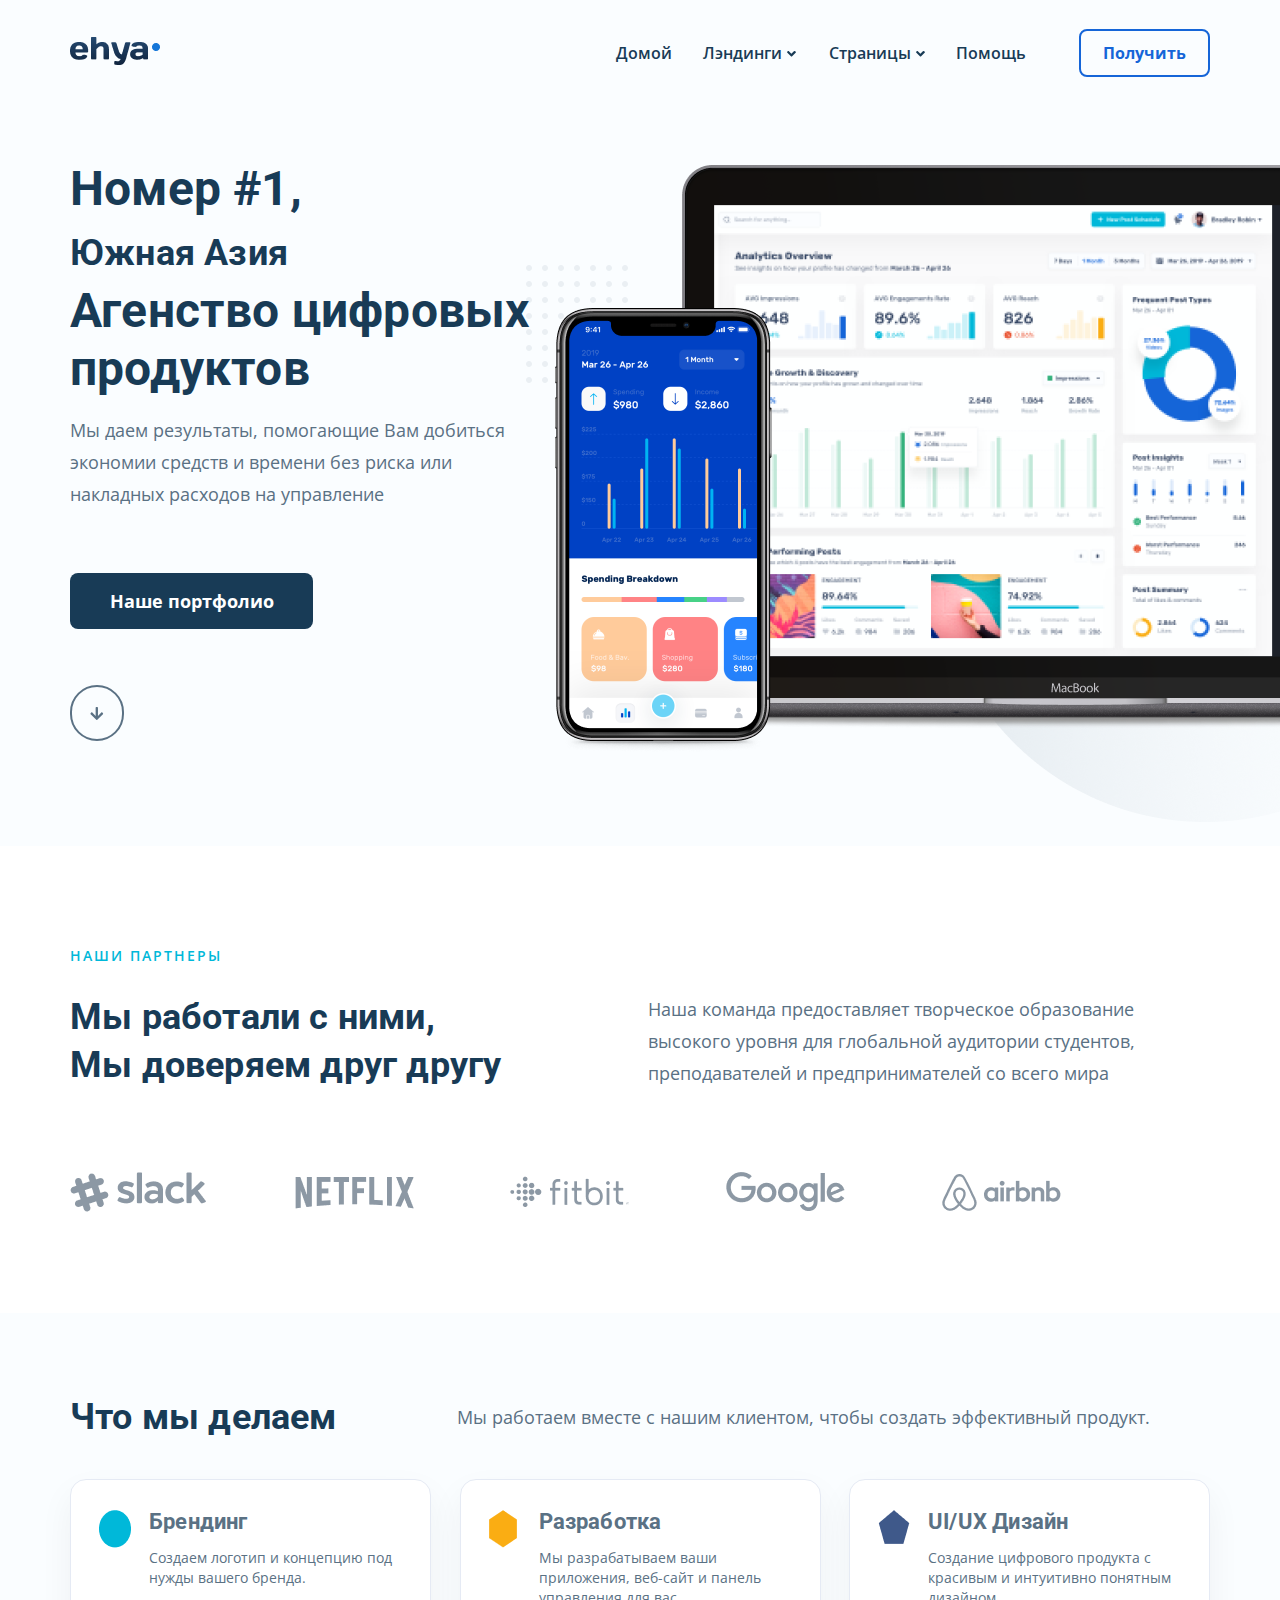
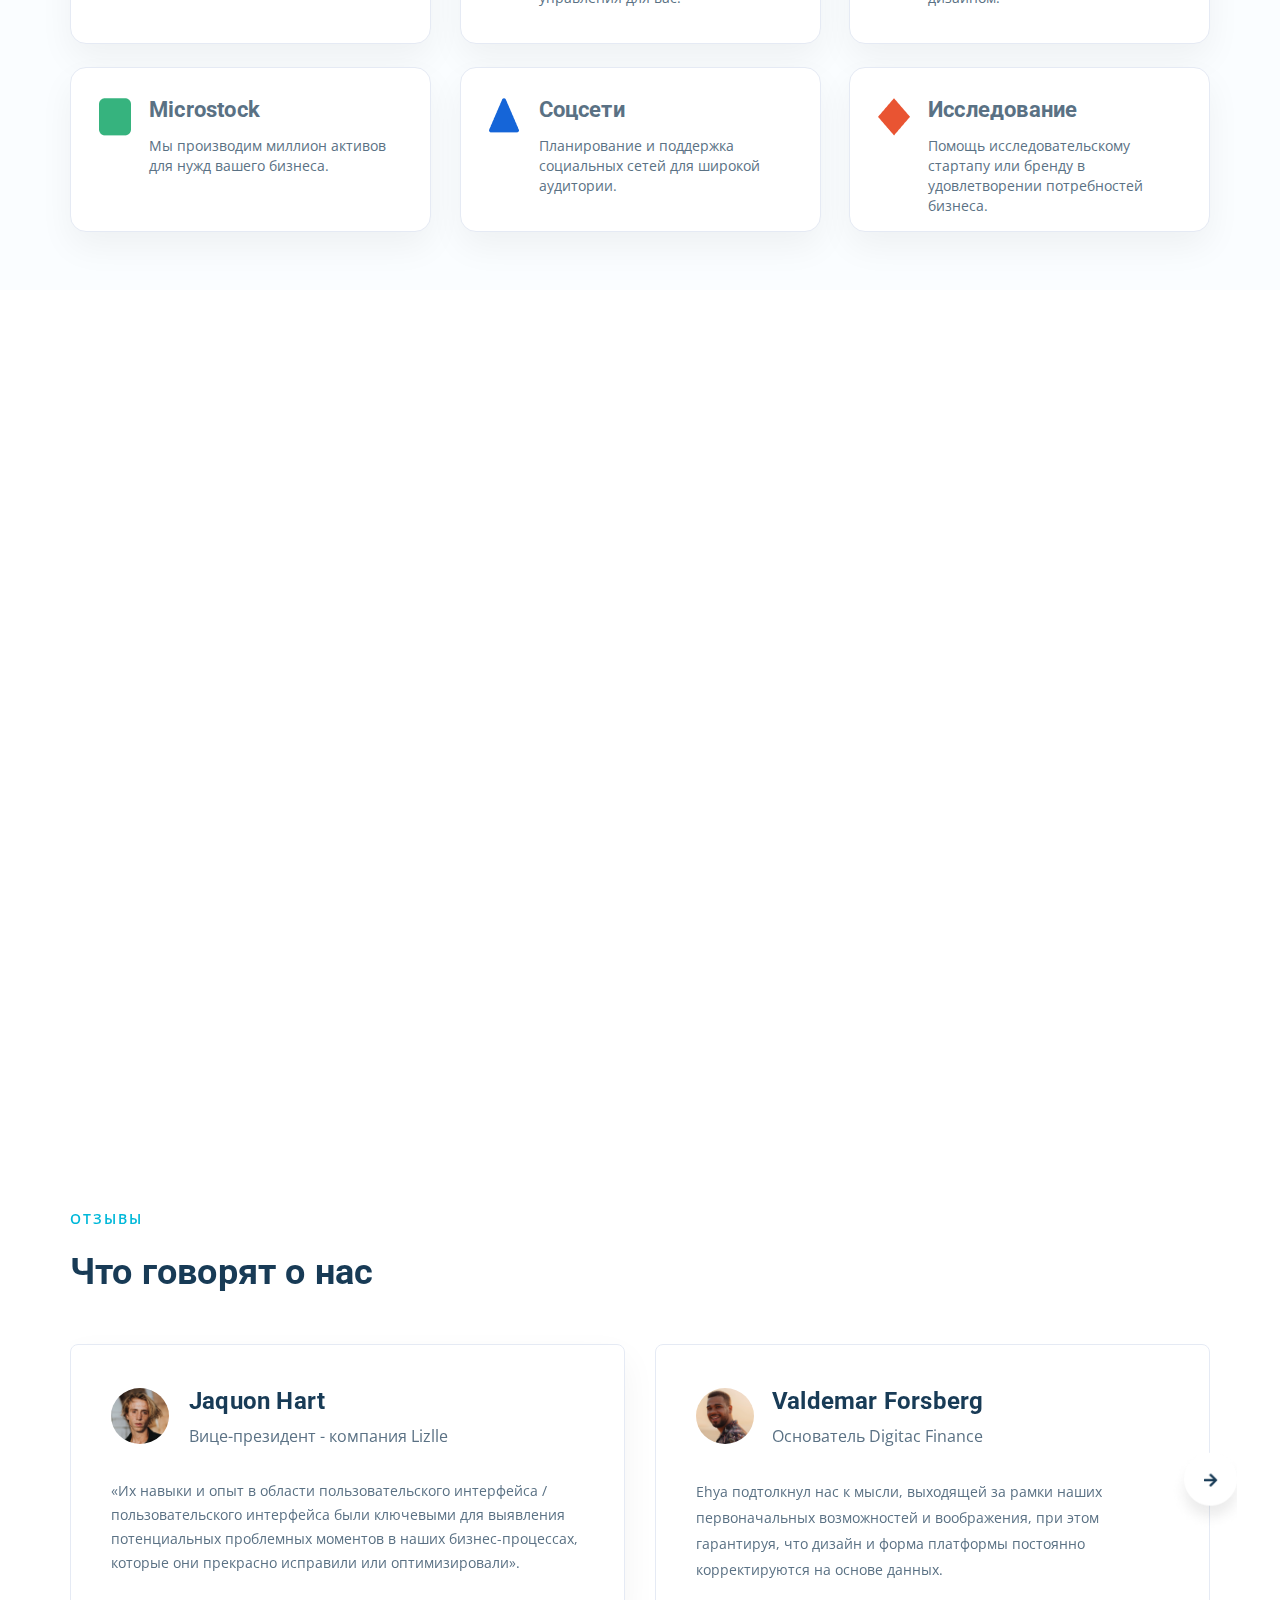
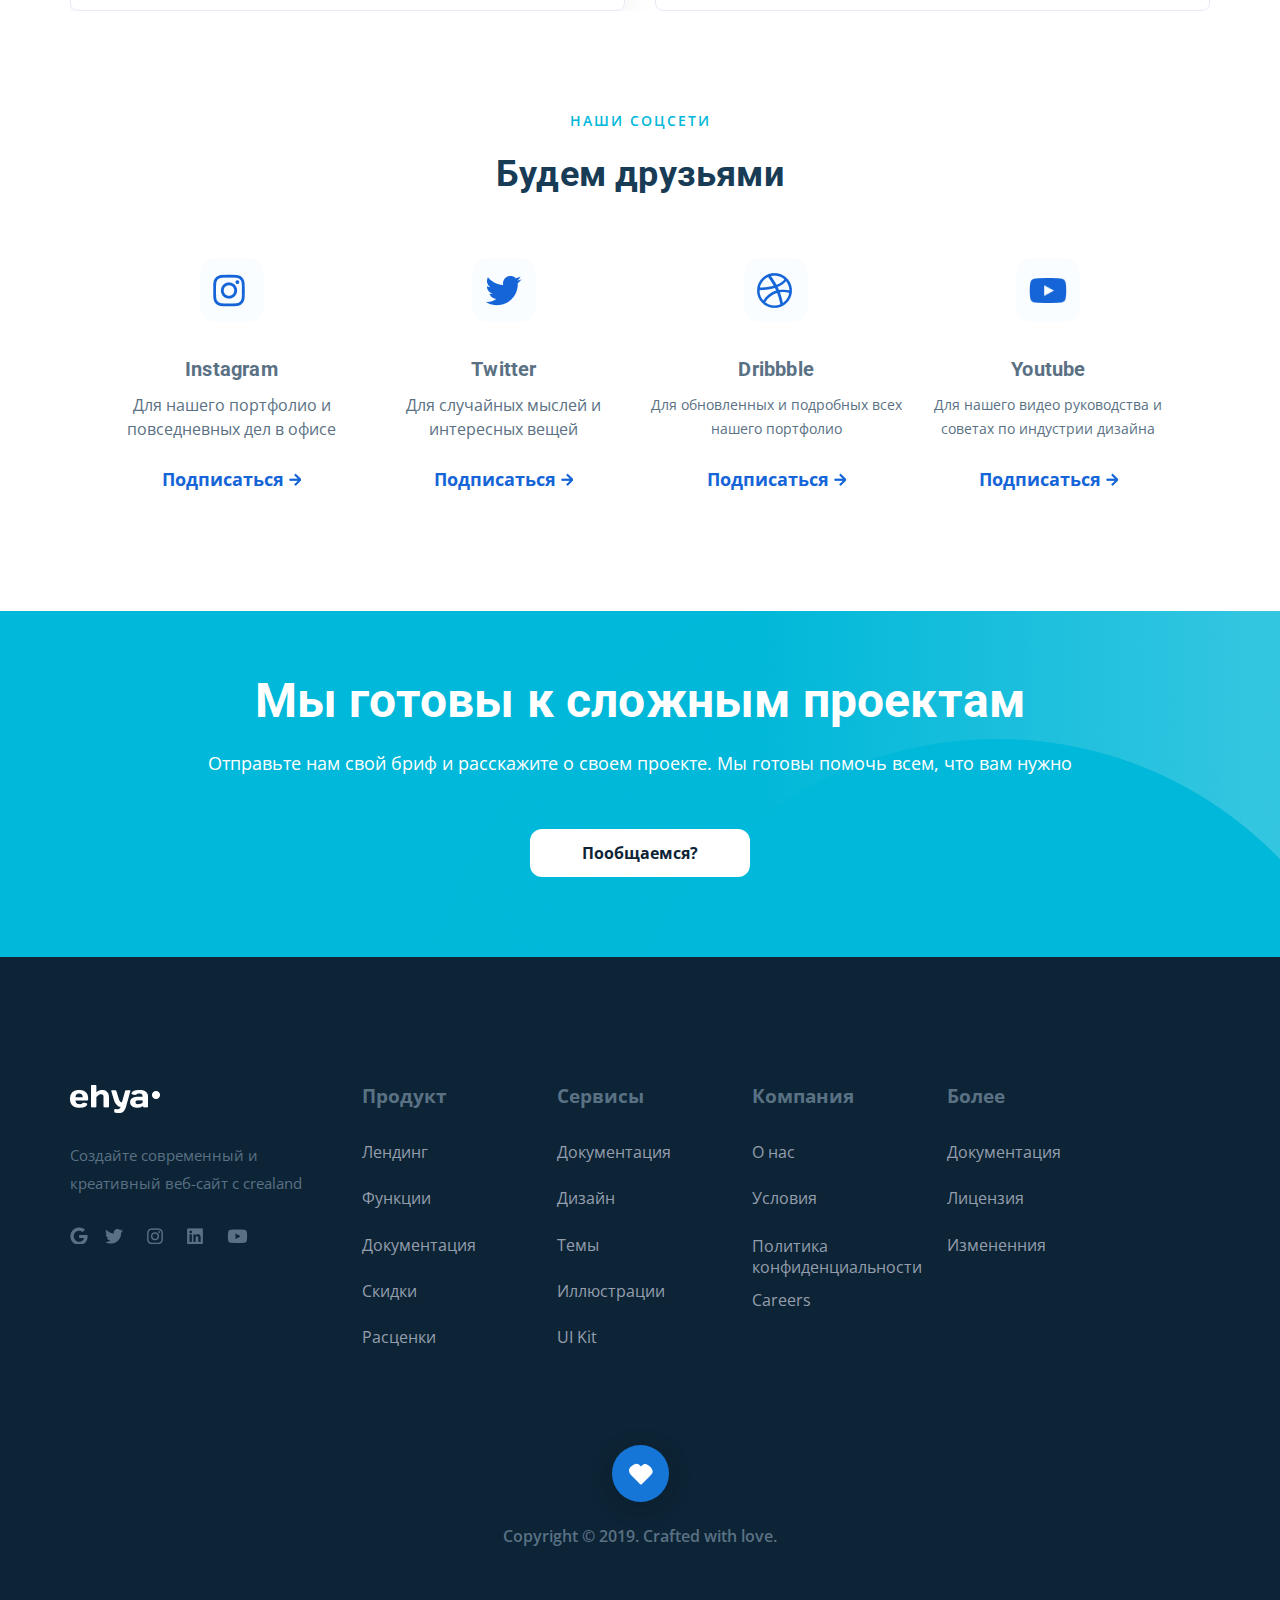
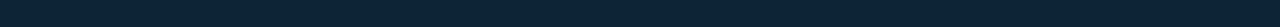
==== commit ef85102d: "create: add ease scroll for hero button" ====
--- a/index.html
+++ b/index.html
@@ -12,6 +12,7 @@
     />
     <link rel="stylesheet" href="css/swiper-bundle.min.css" />
     <link rel="stylesheet" href="css/chiefslider.min.css" />
+    <link rel="stylesheet" href="css/aos.css" />
     <link rel="stylesheet" href="css/style.css" />
     <title>ehya - Агентство цифровых продуктов!</title>
   </head>
@@ -20,7 +21,7 @@
       <div class="container">
         <div class="navbar navbar--mobile--fixed">
           <a href="/ehya"
-            ><img src="img/logo-top.png" alt="" class="header__logo"
+            ><img src="img/logo-top.png" alt="Logo" class="header__logo"
           /></a>
           <div class="navbar-wrapper">
             <nav>
@@ -129,13 +130,13 @@
               Мы даем результаты, помогающие Вам добиться экономии средств и
               времени без риска или накладных расходов на управление
             </p>
-            <a href="#" class="hero__button">Наше портфолио</a>
+            <a href="#portfolio" class="hero__button">Наше портфолио</a>
             <img
               src="img/hero-bg-mobile.png"
               class="hero__bg hero__bg--mobile--visible"
               alt="Image: Background"
             />
-            <a href="#" class="hero__down">
+            <a href="#partners" class="hero__down">
               <img src="img/down.svg" alt="Icon: Down" class="hero__icon" />
             </a>
           </div>
@@ -150,7 +151,7 @@
       </div>
       <!-- /.container -->
     </header>
-    <section class="partners">
+    <section class="partners" id="partners">
       <div class="container">
         <h3 class="section-title">Наши партнеры</h3>
         <div class="partners-wrapper">
@@ -232,7 +233,7 @@
             <img
               class="services__icon oval"
               src="img/service-icon/oval.png"
-              alt="Icon: oval"
+              alt="Icon: Oval"
             /><span class="services__title services__title--size--20"
               >Брендинг</span
             ><span class="services__description"
@@ -254,7 +255,7 @@
             <img
               class="services__icon services__icon--left--21"
               src="img/service-icon/polygon-fife.png"
-              alt="Icon: polygon"
+              alt="Icon: Polygon"
             /><span class="services__title">UI/UX Дизайн</span
             ><span class="services__description"
               >Создание цифрового продукта с красивым и интуитивно понятным
@@ -265,7 +266,7 @@
             <img
               class="services__icon"
               src="img/service-icon/rectangle.png"
-              alt="Icon: rectangle"
+              alt="Icon: Rectangle"
             /><span class="services__title services__title--size--20"
               >Microstock</span
             ><span class="services__description"
@@ -276,7 +277,7 @@
             <img
               class="services__icon"
               src="img/service-icon/triangle.png"
-              alt="Icon: triangle"
+              alt="Icon: Triangle"
             /><span class="services__title">Соцсети</span
             ><span class="services__description"
               >Планирование и поддержка социальных сетей для широкой
@@ -287,7 +288,7 @@
             <img
               class="services__icon"
               src="img/service-icon/polygon-four.png"
-              alt="Icon: polygon"
+              alt="Icon: Polygon"
             /><span class="services__title">Исследование</span
             ><span class="services__description"
               >Помощь исследовательскому стартапу или бренду в удовлетворении
@@ -299,7 +300,12 @@
       </div>
       <!-- /.container -->
     </section>
-    <section class="portfolio">
+    <section
+      class="portfolio"
+      id="portfolio"
+      data-aos="fade-up"
+      data-aos-easing="ease"
+    >
       <div class="container portfolio__container">
         <h3 class="section-title section-title--ml--15">Портфолио</h3>
         <h2 class="portfolio__title title">Наши проекты</h2>
@@ -311,10 +317,12 @@
             <div class="slider__items">
               <div class="slider__item slider__item--border--none">
                 <div class="slider__item-container">
-                  <div class="slider__item-content">
+                  <div
+                    class="slider__item-content slider__item-content--mobile--hidden"
+                  >
                     <img
                       src="img/projects/project-1.png"
-                      alt=""
+                      alt="Image: Project website"
                       class="slider__image"
                     />
                     <div class="slider__text">
@@ -322,19 +330,48 @@
                       ><span class="slider__title">Проект Вебсайта</span>
                     </div>
                   </div>
+                  <div
+                    class="slider__item-content slider__item-content--mobile--visible"
+                  >
+                    <img
+                      src="img/projects/project-1-mobile.png"
+                      alt="Image: Project website"
+                      class="slider__image"
+                    />
+                    <div class="slider__text slider__text--pt--18">
+                      <span class="slider__subtitle">Веб-сайт, Лендинг</span
+                      ><span class="slider__title">Проект Веб-сайта</span>
+                    </div>
+                  </div>
                 </div>
               </div>
               <div class="slider__item">
                 <div class="slider__item-container">
-                  <div class="slider__item-content">
+                  <div
+                    class="slider__item-content slider__item-content--mobile--hidden"
+                  >
                     <img
                       src="img/projects/project-2.png"
-                      alt=""
+                      alt="Image: Project Design"
+                      class="slider__image"
+                    />
+
+                    <div class="slider__text slider__text--border--none">
+                      <span class="slider__subtitle"
+                        >Паенль навигации, UI/UX Дизайн</span
+                      ><span class="slider__title">Проект Дизайна</span>
+                    </div>
+                  </div>
+                  <div
+                    class="slider__item-content slider__item-content--mobile--visible"
+                  >
+                    <img
+                      src="img/projects/project-2-mobile.png"
+                      alt="Image: UI/UX Design"
                       class="slider__image"
                     />
                     <div class="slider__text slider__text--border--none">
-                      <span class="slider__subtitle"
-                        >Паенль навигации, UI/UX Дизайн</span
+                      <span class="slider__subtitle">UI/UX Дизайн</span
                       ><span class="slider__title">Проект Дизайна</span>
                     </div>
                   </div>
@@ -342,31 +379,64 @@
               </div>
               <div class="slider__item">
                 <div class="slider__item-container">
-                  <div class="slider__item-content">
+                  <div
+                    class="slider__item-content slider__item-content--mobile--hidden"
+                  >
                     <img
                       src="img/projects/project-3.png"
-                      alt=""
+                      alt="Image: Project apps"
                       class="slider__image"
                     />
+
                     <div class="slider__text">
                       <span class="slider__subtitle"
                         >Приложения, Мобильные, iOS</span
                       ><span class="slider__title">Проекты приложений</span>
                     </div>
                   </div>
+                  <div
+                    class="slider__item-content slider__item-content--mobile--visible"
+                  >
+                    <img
+                      src="img/projects/project-3-mobile.png"
+                      alt="Image: Project apps"
+                      class="slider__image"
+                    />
+                    <div class="slider__text">
+                      <span class="slider__subtitle"
+                        >Приложения, Мобильные, iOS</span
+                      ><span class="slider__title">Проекты Приложений</span>
+                    </div>
+                  </div>
                 </div>
               </div>
               <div class="slider__item">
                 <div class="slider__item-container">
-                  <div class="slider__item-content">
+                  <div
+                    class="slider__item-content slider__item-content--mobile--hidden"
+                  >
                     <img
                       src="img/projects/project-4.png"
-                      alt=""
+                      alt="Image: Project illustration"
+                      class="slider__image"
+                    />
+
+                    <div class="slider__text slider__text--border--none">
+                      <span class="slider__subtitle">Instagram</span
+                      ><span class="slider__title">ПроектИллюстраций</span>
+                    </div>
+                  </div>
+                  <div
+                    class="slider__item-content slider__item-content--mobile--visible"
+                  >
+                    <img
+                      src="img/projects/project-4-mobile.png"
+                      alt="Image: Project illustration"
                       class="slider__image"
                     />
                     <div class="slider__text slider__text--border--none">
                       <span class="slider__subtitle">Instagram</span
-                      ><span class="slider__title">ПроектИллюстраций</span>
+                      ><span class="slider__title">Проект иллюстраций</span>
                     </div>
                   </div>
                 </div>
@@ -563,14 +633,14 @@
               href="https://www.instagram.com/"
               target="_blank"
               >Подписаться
-              <img src="img/icon/right-blue.png" alt="Icon: arrow-right"
+              <img src="img/icon/right-blue.png" alt="Icon: Arrow-right"
             /></a>
           </div>
           <div class="friends__item">
             <div class="friends__image">
               <img
                 src="img/icon/twitter.png"
-                alt="Icon: twitter"
+                alt="Icon: Twitter"
                 class="friends__icon"
               />
             </div>
@@ -579,14 +649,14 @@
               >Для случайных мыслей и интересных вещей</span
             ><a class="friends__link" href="https://twitter.com/" target="blank"
               >Подписаться
-              <img src="img/icon/right-blue.png" alt="Icon: arrow-right"
+              <img src="img/icon/right-blue.png" alt="Icon: Arrow-right"
             /></a>
           </div>
           <div class="friends__item">
             <div class="friends__image">
               <img
                 src="img/icon/dribbble.png"
-                alt="Icon: dribble"
+                alt="Icon: Dribble"
                 class="friends__icon"
               />
             </div>
@@ -598,14 +668,14 @@
               href="https://dribbble.com/"
               target="_blank"
               >Подписаться
-              <img src="img/icon/right-blue.png" alt="Icon: arrow-right"
+              <img src="img/icon/right-blue.png" alt="Icon: Arrow-right"
             /></a>
           </div>
           <div class="friends__item">
             <div class="friends__image">
               <img
                 src="img/icon/youtube.png"
-                alt="Icon: youtube"
+                alt="Icon: Youtube"
                 class="friends__icon"
               />
             </div>
@@ -617,7 +687,7 @@
               href="https://www.youtube.com/"
               target="_blank"
               >Подписаться
-              <img src="img/icon/right-blue.png" alt="Icon: arrow-right"
+              <img src="img/icon/right-blue.png" alt="Icon: Arrow-right"
             /></a>
           </div>
         </div>
@@ -628,12 +698,12 @@
       <img
         class="talk__bg talk__bg--mobile--hidden"
         src="img/bg-oval-talk.png"
-        alt="Background: oval"
+        alt="Background: Oval"
       />
       <img
         class="talk__bg talk__bg--mobile--visible"
         src="img/bg-oval-talk-mobile.png"
-        alt="Background: oval"
+        alt="Background: Oval"
       />
       <div class="talk-wrapper">
         <h2 class="talk__title">Мы готовы к сложным проектам</h2>
@@ -864,6 +934,7 @@
     <script src="js/jquery.mask.min.js"></script>
     <script src="js/swiper-bundle.min.js"></script>
     <script src="js/chiefslider.js"></script>
+    <script src="js/aos.js"></script>
     <script src="js/main.js"></script>
   </body>
 </html>
--- a/css/style.css
+++ b/css/style.css
@@ -1,2 +1,2 @@
-/*! normalize.css v8.0.1 | MIT License | github.com/necolas/normalize.css */html{line-height:1.15;-webkit-text-size-adjust:100%}body{margin:0}main{display:block}h1{font-size:2em;margin:0.67em 0}hr{box-sizing:content-box;height:0;overflow:visible}pre{font-family:monospace, monospace;font-size:1em}a{background-color:transparent}abbr[title]{border-bottom:none;text-decoration:underline;text-decoration:underline dotted}b,strong{font-weight:bolder}code,kbd,samp{font-family:monospace, monospace;font-size:1em}small{font-size:80%}sub,sup{font-size:75%;line-height:0;position:relative;vertical-align:baseline}sub{bottom:-0.25em}sup{top:-0.5em}img{border-style:none}button,input,optgroup,select,textarea{font-family:inherit;font-size:100%;line-height:1.15;margin:0}button,input{overflow:visible}button,select{text-transform:none}button,[type="button"],[type="reset"],[type="submit"]{-webkit-appearance:button}button::-moz-focus-inner,[type="button"]::-moz-focus-inner,[type="reset"]::-moz-focus-inner,[type="submit"]::-moz-focus-inner{border-style:none;padding:0}button:-moz-focusring,[type="button"]:-moz-focusring,[type="reset"]:-moz-focusring,[type="submit"]:-moz-focusring{outline:1px dotted ButtonText}fieldset{padding:0.35em 0.75em 0.625em}legend{box-sizing:border-box;color:inherit;display:table;max-width:100%;padding:0;white-space:normal}progress{vertical-align:baseline}textarea{overflow:auto}[type="checkbox"],[type="radio"]{box-sizing:border-box;padding:0}[type="number"]::-webkit-inner-spin-button,[type="number"]::-webkit-outer-spin-button{height:auto}[type="search"]{-webkit-appearance:textfield;outline-offset:-2px}[type="search"]::-webkit-search-decoration{-webkit-appearance:none}::-webkit-file-upload-button{-webkit-appearance:button;font:inherit}details{display:block}summary{display:list-item}template{display:none}[hidden]{display:none}*{box-sizing:border-box}body{font-family:'Open Sans', sans-serif;color:#5A7184;outline:none}.container{max-width:1140px;margin:auto}img{max-width:100%}button{font-family:'Open Sans', sans-serif;cursor:pointer;outline:none}.input{background-color:#ffffff;border-radius:4px;border:none;padding:0 23px;height:50px;outline:none}.message{background-color:#ffffff;border-radius:4px;border:none;padding:18px 23px;min-height:123px;resize:none;outline:none}.error{color:#E95432}.section-title{font-family:'Open Sans', sans-serif;font-weight:600;font-size:14px;line-height:19px;letter-spacing:2px;text-transform:uppercase;color:#00B8D9;margin:0}.title{font-family:Roboto;font-weight:700;font-size:36px;line-height:48px;letter-spacing:0.2px;color:#183B56;margin:0}.description{font-weight:400;font-size:18px;line-height:32px;color:#5A7184;margin:0}.header{background-color:#FAFDFF;position:relative;min-height:846px}.navbar{display:flex;align-items:center;justify-content:space-between;padding:26px 0px 53px 0}.navbar-bottom{display:none}.navbar__menu-button{display:none}.navbar__button{font-weight:700;font-size:16px;line-height:22px;color:#1565D8;background:none;border:2px solid #1565D8;width:131px;height:48px;border-radius:8px;margin-left:53px}.navbar-wrapper{display:flex;align-items:center}.navbar__ul{display:flex;align-items:center;justify-content:space-between;min-width:410px;padding:0;list-style:none}.navbar__item{margin-right:24px;color:#183B56}.navbar__item:last-child{margin-right:0}.navbar__item--mr--14{margin-right:14px}.navbar__item--mr--28{margin-right:28px}.navbar__link{position:relative;text-decoration:none;color:inherit;font-weight:600;font-size:16px;line-height:22px}.dropdown{padding:0 5px;position:relative}.dropdown::after{content:'';position:absolute;display:block;top:50%;left:100%;transform:translateY(-50%);background-image:url("../img/angle-down.png");background-repeat:no-repeat;width:9px;height:16px;z-index:99;background-position:center;background-size:9px}.dropdown-content{display:none;position:absolute;background-color:#fff;min-width:120px;padding:0;list-style:none;z-index:1;color:#183B56}.dropdown-content__item{padding:5px}.dropdown-content__link{color:inherit;text-decoration:none;font-weight:600;font-size:16px;line-height:22px}.dropdown:hover .dropdown-content{transition:.2s;display:block}.hero{background-color:#FAFDFF;padding-top:27px;overflow:hidden}.hero__title{margin:0;font-family:Roboto;font-weight:bold;font-size:48px;line-height:58px;letter-spacing:0.2px;color:#183B56;max-width:499px;margin-bottom:16px}.hero__small{display:block;font-size:36px;padding-top:6px}.hero__decription{max-width:457px;font-size:18px;line-height:32px;font-weight:400;color:#5A7184;margin:0 0 63px 0}.hero__button{display:block;font-weight:700;font-size:18px;line-height:25px;text-align:center;color:#fff;width:243px;height:56px;padding:16px 24px;background-color:#183B56;border-radius:8px;border:none;margin-bottom:56px;text-decoration:none}.hero__down{background:none;border-radius:2000px;padding:19px 18px 16px 18px;width:54px;height:56px;display:block;border:2px solid #5A7184}.hero__bg{position:absolute;right:0;bottom:24px}.hero__bg--mobile--visible{display:none}.modal__overlay{position:fixed;left:0;top:0;right:0;bottom:0;background-color:rgba(0,143,223,0.39);z-index:100;visibility:hidden;opacity:0;transition:opacity 0.2s}.modal__overlay--visible{visibility:visible;opacity:1}.modal__dialog{position:fixed;top:50%;left:50%;width:478px;padding:33px 88px;background-color:#183B56;transform:translate(-50%, -50%);border-radius:8px;color:#fff;z-index:101;visibility:hidden;opacity:0;transition:opacity 0.2s;overflow:auto}.modal__dialog--visible{visibility:visible;opacity:1}.modal__form{display:flex;justify-content:space-between;flex-wrap:wrap;align-items:center}.modal__close{position:absolute;right:18px;top:17px;text-decoration:none;cursor:pointer}.modal__title{font-weight:bold;font-size:20px;line-height:23px;margin-bottom:15px;text-transform:uppercase;text-align:center;margin-top:0}.modal__input{margin-top:15px;width:100%;font-size:12px;line-height:15px;font-weight:400}.modal__input:nth-child(1){margin-top:0}.modal__message{width:100%;margin-bottom:15px;margin-top:15px;font-size:12px;line-height:15px;font-weight:400}.modal__button{font-weight:bold;font-size:16px;line-height:25px;text-align:center;color:#183B56;padding:10px 20px;background-color:#fae413;border:none;border-radius:8px}.modal__info{font-style:normal;font-weight:bold;font-size:12px;line-height:15px;color:#E0E0E0}.partners{padding-top:100px;padding-bottom:98px}.partners-wrapper{display:flex;align-items:center;margin-bottom:83px;margin-top:28px}.partners__title{max-width:433px;margin:0 145px 0 0}.partners__description{max-width:514px}.partners-list__ul{list-style:none;display:flex;align-items:center;margin:0;padding:0}.partners-list__item--mobile--visible{display:none}.slack{min-width:225.15px}.netflix{min-width:215.15px}.fitbit{min-width:216.15px}.google{min-width:215.15px}.whatwedo{background-color:#FAFDFF;padding-top:80px;padding-bottom:35px}.whatwedo-wrapper{display:flex;align-items:center;margin-bottom:38px}.whatwedo__title{margin-right:120px}.services{display:flex;align-items:center;justify-content:space-between;flex-wrap:wrap}.services__item{padding:25px 24px 0px 78px;position:relative;background:#FFFFFF;border:1px solid #E5EAF4;box-shadow:0px 15px 35px rgba(0,0,0,0.05);border-radius:16px;max-width:361px;min-height:165px;margin-bottom:23px}.services__icon{position:absolute;top:30px;left:28px}.services__title{font-family:Roboto;font-weight:700;font-size:22px;line-height:33px;letter-spacing:0.2px;display:block;margin-bottom:10px}.services__description{font-size:14px;line-height:20px}.portfolio{padding-top:100px;padding-bottom:80px}.portfolio__title{margin-bottom:48px;margin-top:20px}.slider{width:100%;margin-bottom:79px}.slider__wrapper{max-width:1250px;margin:auto}.slider__container{padding-left:0;padding-right:0}.slider__items{max-width:1100px}.slider__items:nth-child(1){margin-left:55px}.slider__item{flex:0 0 33.3333333333%;margin-right:30px;max-width:360px;min-height:525px;flex-direction:column;border-radius:8px 8px 8px 8px;overflow:hidden}.slider__item:last-child{margin-right:180px}.slider__item-content{width:360px;height:400px}.slider-container{line-height:250px;font-size:100px;text-align:center;height:250px;color:#fff}.slider__image{width:auto;height:400px;object-fit:cover;margin-bottom:-3px}.slider__text{padding:23px 17px 24px 24px;border:1px solid #DDE6F4;border-radius:0px 0px 8px 8px}.slider__text--border--none{border-top:none}.slider__title{font-family:Roboto;font-weight:bold;font-size:30px;line-height:40px;letter-spacing:0.2px;color:#183B56;display:block}.slider__subtitle{font-weight:600;font-size:14px;line-height:20px;display:block;margin-bottom:16px;color:#1565D8}.slider__control{position:absolute;top:-70px}.friends{text-align:center;padding-bottom:119px}.friends__container{max-width:1080px}.friends__item{max-width:263px}.friends__title{margin-bottom:60px;margin-top:20px}.friends-wrapper{display:flex;align-items:center;justify-content:space-between}.friends__image{display:flex;align-items:center;border-radius:16px;padding:13px;background-color:#FAFDFF;width:64px;height:64px;margin:auto;margin-bottom:35px}.friends__name{font-family:Roboto;font-weight:bold;font-size:20px;line-height:24px;text-align:center;letter-spacing:0.2px;margin-top:0;margin-bottom:12px}.friends__description{font-size:16px;line-height:24px;text-align:center;margin-bottom:26px;display:block}.friends__description--size--14{font-size:14px}.friends__link{font-weight:bold;font-size:18px;line-height:25px;text-align:center;color:#1565D8;text-decoration:none}.reviews{padding-bottom:100px}.reviews__container{position:relative}.reviews__title{margin-bottom:33px;margin-top:20px}.reviews__button{position:absolute;top:236px;z-index:1000;width:90px;height:90px;border:none;background-repeat:no-repeat;background-position:center;background-size:68px;background-color:transparent;outline:none;border-radius:2000px;cursor:pointer}.reviews__button--next{right:-38px;background-image:url(../img/icon/swiper-arrow.png)}.reviews__button--prev{left:-38px;background-image:url(../img/icon/swiper-arrow.png);transform:scale(-1, 1)}.swiper-container{max-width:1140px;position:static}.swiper-container--mobile--visible{display:none}.swiper-wrapper{padding-top:15px}.swiper-slide{width:45%;padding:40px 40px 35px 40px;border:1px solid #E5EAF4;border-radius:8px;height:auto}.swiper-slide--pb--32{padding-bottom:27px}.swiper-slide--bsh--yes{box-shadow:0px 15px 35px rgba(0,0,0,0.05)}.swiper-slide-wrapper{display:flex}.swiper-slide__avatar{width:58px;height:56px;border-radius:50%;object-fit:cover;margin-right:20px;margin-top:3px}.swiper-slide__avatar--mr--18{margin-right:18px}.swiper-slide__name{display:block;font-family:Roboto;font-weight:bold;font-size:24px;line-height:32px;letter-spacing:0.2px;color:#183B56;margin-bottom:5px}.swiper-slide__position{font-size:16px;line-height:28px;font-weight:400}.swiper-slide__text{font-size:14px;line-height:24px;font-weight:400;padding-top:29px;margin:0}.swiper-slide__text--lh--26{line-height:26px}.swiper-button-disabled{opacity:0}.talk{position:relative;background-color:#00B8D9;width:100%;padding-top:60px;padding-bottom:80px;text-align:center}.talk-wrapper{z-index:10;position:relative}.talk__title{font-family:Roboto;font-weight:bold;font-size:48px;line-height:60px;text-align:center;letter-spacing:0.2px;color:#fff;margin:0;margin-bottom:16px}.talk__text{font-size:18px;line-height:32px;color:#fff;margin-bottom:50px;display:block}.talk__button{font-size:16px;line-height:22px;text-align:center;font-weight:bold;color:#0D2436;background:#FFFFFF;border-radius:12px;width:220px;height:48px;border:none}.talk__bg{position:absolute;right:0;top:0}.talk__bg--mobile--visible{display:none}.footer{padding-top:128px;padding-bottom:80px;background-color:#0D2436}.footer-wrapper{display:flex;justify-content:flex-start;margin-bottom:70px}.footer-leftside{display:flex;flex-direction:column}.footer__logo{max-width:90px;margin-bottom:28px}.footer__text{font-size:15px;line-height:28px;font-weight:400;max-width:240px;margin-bottom:30px}.footer-social{display:flex;flex-wrap:wrap;align-items:center;list-style:none;margin:0;padding:0}.footer-social__item{margin-right:24px;margin-bottom:15px}.footer-social__item--mr--20{margin-right:17px}.footer-social__item--mr--none{margin-right:0}.footer-rightside{display:flex}.footer-list__title{margin:0;margin-bottom:36px}.footer-list__title--mobile--visible{display:none}.footer-list__ul{list-style:none;margin:0;padding:0}.footer-list__item{margin-bottom:28px}.footer-list__item--line--2{line-height:21px;margin-bottom:13px}.footer-list__link{text-decoration:none;color:#959EAD}.footer-list__link--mobile--visible{display:none}.products{width:165px;margin-left:52px;margin-right:30px}.soft{width:165px;margin-right:30px}.company{width:171px;margin-right:24px}.more{width:165px}.copyright{text-align:center}.copyright__icon{background:#1576D8;box-shadow:0px 5px 25px rgba(0,0,0,0.2);border-radius:2000px;padding:18px 16px 17px 16px;margin-bottom:20px}.copyright__text{font-weight:600;font-size:16px;line-height:22px}@media (max-width: 1220px){.container{max-width:960px}.hero{padding-top:20px;min-height:680px}.hero__title{font-size:36px}.hero__decription{max-width:410px}.hero__bg{width:580px;bottom:90px}.partners__title{margin-right:55px;font-size:32px}.services__item{max-width:32%}.whatwedo__title{width:40%}.portfolio__container{text-align:center}.slider__container{padding:0 20px}.slider__items{display:flex;flex-wrap:wrap;justify-content:center;max-width:100%}.slider__items:nth-child(1){margin-left:0px}.slider__item{flex:0 0 50%;flex-wrap:wrap;max-width:359px;margin-right:40px;margin-bottom:30px}.slider__item:nth-child(1){margin-left:0px}.slider__item:last-child{margin-right:30px}.slider__item-content{max-width:359px}.slider__control{display:none}.slider__title{font-size:28px}.reviews__container{text-align:center}}@media (max-width: 992px){.container{max-width:760px;padding:0 10px}.hero{padding-top:6px;min-height:660px}.hero__title{font-size:34px;max-width:100%}.hero__small{display:inline-block;font-size:34px}.hero__decription{max-width:400px;font-size:16px;margin-bottom:45px}.hero__bg{width:500px}.section-title{text-align:center}.partners__title{min-width:48%}.partners__description{min-width:48%;font-size:16px}.partners-list__item{min-width:200px}.google{min-width:140px}.airbnb{display:none}.whatwedo-wrapper{flex-wrap:wrap}.whatwedo__title{width:100%;margin-right:0}.services__item{max-width:48%}.portfolio__title{text-align:center}.slider__item{max-width:320px}.slider__item-content{max-width:320px}.slider__title{font-size:26px;line-height:32px}.friends__description{font-size:14px}.friends__link{font-size:16px}.swiper-container--mobile--hidden{display:none}.swiper-container--mobile--visible{display:block}.swiper-slide-wrapper{justify-content:center}.reviews__container{max-width:710px}.reviews__button{top:210px}.talk-wrapper{padding:0 20px}.footer-wrapper{flex-wrap:wrap}.footer-leftside{flex-direction:row;align-items:center;justify-content:space-between;width:100%}.products{margin-left:0}}@media (max-width: 768px){.container{max-width:560px;padding:0 18px}.header{min-height:760px}.navbar{padding-left:18px;padding-right:18px}.navbar-wrapper{display:none}.navbar__menu-button{display:flex;width:30px;height:20px;border:none;background-color:transparent;align-items:center;justify-content:space-between;flex-direction:column;cursor:pointer;outline:none}.navbar--mobile--fixed{position:fixed;top:0;left:0;right:0;background-color:#FAFDFF;z-index:100}.navbar__button{margin-left:0}.navbar__item{margin-right:0;margin-bottom:15px}.navbar-bottom--visible{display:flex;flex-direction:column;position:fixed;left:0;right:0;top:102px;background-color:#fff;align-items:center}.navbar__ul{flex-direction:column}.hero{margin-top:102px}.hero-text{text-align:center}.hero__decription{max-width:100%}.hero__down{position:absolute;bottom:50px}.hero__bg{width:400px;bottom:0}.hero__button{margin:auto}.menu-button__line{width:22px;height:2px;background-color:#183B56;border-radius:30px}.dropdown-content{margin-left:100px;background-color:#183b56;color:white}.section-title{margin-bottom:24px}.partners{padding-top:73px;padding-bottom:80px}.partners-wrapper{padding-left:20px;padding-right:20px;flex-wrap:wrap;justify-content:center;margin-bottom:35px;margin-top:0}.partners__title{width:100%;text-align:center;margin-right:0;font-size:28px;line-height:29px;margin-bottom:15px}.partners__description{width:100%;text-align:center}.partners-list__ul{flex-wrap:wrap;justify-content:center}.partners-list__item{padding:30px}.google{max-width:120px}.airbnb{display:none}.whatwedo-wrapper{padding-left:18px;padding-right:18px}.services{padding-left:18px;padding-right:18px}.services__item{padding-bottom:15px;max-width:100%}.slider__item{max-width:235px;margin-right:15px}.slider__item:last-child(){margin-right:15px}.slider__item-content{max-width:235px}.slider__text{padding-right:10px}.slider__subtitle{font-size:10px}.slider__title{font-size:18px;line-height:28px}.friends__title{margin-bottom:32px;font-size:28px;line-height:36px;text-transform:capitalize}.friends-wrapper{flex-wrap:wrap;justify-content:center}.friends__item{max-width:45%;margin-bottom:32px}.reviews__button{position:static;display:inline-block;margin-top:13px;background-size:64px}.reviews__button--next{margin-right:15px}.reviews__button-group{display:flex;justify-content:center;align-items:center}.swiper-button-disabled{display:none}.talk{padding-top:40px;padding-bottom:60px}.talk__title{font-size:42px;line-height:56px}.footer{padding-top:48px}.footer-wrapper{margin-bottom:50px}.footer-rightside{flex-wrap:wrap}.footer-list{width:42%}.footer-list__ul{margin-bottom:39px}.footer-list__item{margin-bottom:15px}.footer-leftside{flex-wrap:wrap;order:1}.footer-social{margin:10px auto}.footer__text{margin:0 20px}}@media (max-width: 576px){.container{width:100%;padding:0}.header{min-height:785px}.navbar{padding-bottom:45px;padding-left:20px;padding-right:20px}.hero{min-height:770px}.hero__title{font-size:30px;line-height:36px;margin-bottom:7px;padding-left:20px;padding-right:20px}.hero__small{font-size:30px;line-height:36px;padding-top:0}.hero__decription{line-height:28px;margin-bottom:18px;padding-left:20px;padding-right:20px}.hero__button{margin:auto;width:220px;height:48px;font-size:16px;line-height:22px;text-transform:capitalize;margin-bottom:49px;padding:13px 24px}.hero__down{padding:14px 15px;bottom:46px;right:50%;transform:translateX(50%);width:48px;height:48px}.hero__bg{width:100%}.hero__bg--mobile--hidden{display:none}.hero__bg--mobile--visible{display:block;position:static}.partners{padding-bottom:65px}.partners-wrapper{margin-bottom:25px}.partners__description{font-size:13px;line-height:24px}.partners-list{justify-content:center}.partners-list__item{padding:0;min-width:45%;padding:0px 20px 15px 20px}.partners-list__item--mobile--hidden{display:none}.partners-list__item--mobile--visible{display:block}.partners-list__image:nth-child(2){max-width:94px}.partners-list__image:nth-child(3){max-width:94px;padding:10px}.slack{padding:0px 20px 15px 30px}.slack-image{max-width:108px}.fitbit{padding:0px 0px 11px 30px}.fitbit-image{max-width:94px}.netflix{padding:0px 26px 18px 10px}.netflix-image{max-width:94px}.google{padding:7px 26px 18px 20px}.google-image{max-width:94px}.section-title{margin-left:30px}.section-title--ml--15{margin-left:15px;margin-bottom:16px}.section-title--ml--none{margin-left:0}.section-title--mr--40{margin-right:40px}.whatwedo{padding-top:17px}.whatwedo-wrapper{text-align:center;margin-bottom:6px}.whatwedo__title{font-size:28px;line-height:36px;margin-bottom:16px}.whatwedo__description{font-size:16px;line-height:28px}.services{display:flex}.services__item{min-width:100%;padding:77px 20px 0px 24px;min-height:197px;margin-bottom:7px}.services__icon{top:20px}.services__icon--left--21{left:21px}.services__title{margin-bottom:0}.services__title--size--20{font-size:20px;line-height:24px;margin-bottom:9px}.oval{max-height:34px;width:32px}.branding{order:1}.develop{order:2}.microstock{order:3;padding-left:26px}.social{order:4}.design{order:5;padding-left:16px;padding-right:27px}.research{order:6;padding-top:71px}.portfolio{padding-top:39px}.portfolio__title{font-size:28px;line-height:36px;margin-top:16px;margin-bottom:36px}.slider__container{padding-left:20px;padding-right:20px;text-align:center}.slider__image{height:300px}.slider__text{padding:19px 0;max-width:280px}.slider__item{max-width:280px;min-height:410px;margin-bottom:17px;flex:1 0 100%}.slider__item-content{max-width:100%;height:404px}.slider__subtitle{font-size:14px;margin-bottom:12px}.slider__title{font-size:24px;line-height:32px}.friends{padding-bottom:24px}.friends-wrapper{justify-content:space-between}.friends__container{padding:0 20px}.friends__item{max-width:130px;min-height:199px;position:relative}.friends__image{width:48px;height:48px;margin-bottom:15px;border-radius:12px;padding:12px}.friends__name{margin-bottom:8px}.friends__description{margin-bottom:12px;font-size:13px;line-height:19px}.friends__link{font-size:11px;line-height:20px;position:absolute;bottom:0;width:100%;left:50%;transform:translateX(-50%)}.swiper-container{max-width:91%}.swiper-slide{padding:20px 10px 18px 9px}.swiper-slide-wrapper{flex-wrap:wrap}.swiper-slide__user{width:100%}.swiper-slide__avatar{margin-bottom:16px;margin-right:0}.swiper-slide__name{font-size:20px;line-height:24px;margin-bottom:7px}.swiper-slide__position{font-size:11px;line-height:27px;margin-right:10px}.swiper-slide__text{margin-top:6px;padding-top:0;line-height:22px}.reviews__title{font-size:28px;line-height:36px;margin-bottom:53px}.talk{padding-top:65px;padding-bottom:64px}.talk__title{font-size:28px;line-height:30px;margin-bottom:32px}.talk__text{font-size:16px;line-height:27px;margin-bottom:12px}.talk__button{width:170px}.talk__bg--mobile--visible{display:block;top:210px}.talk__bg--mobile--hidden{display:none}.footer{padding-bottom:10px}.footer__container{max-width:86%}.footer-list{width:41%}.footer-list__title{font-size:16px;line-height:22px;margin-bottom:20px}.footer-list__title--mobile--visible{display:block}.footer-list__title--mobile--hidden{display:none}.footer-list__link{font-size:14px;line-height:20px}.footer-list__link--mobile--hidden{display:none}.footer-list__link--mobile--visible{display:block}.footer-leftside{justify-content:center;flex-direction:column;margin-top:8px}.footer__text{font-size:14px;line-height:28px;text-align:center;margin:0 0 23px 0;max-width:275px;padding-right:10px}.footer__logo{width:77px;margin-bottom:16px}.footer-social{margin:0}.products,.company{margin-right:31px}.soft{margin-right:0}.copyright{display:none}}@media (min-width: 993px){.navbar__item:hover{color:#1565D8}.navbar__button:hover{color:#fff;background-color:#1565D8;transition:.2s}.dropdown-content__item:hover{color:#1565D8}.hero__down:hover{border-color:#1565D8}.hero__button:hover{box-shadow:0 0 5px #1565D8;transition:.2s}.modal__button:hover{box-shadow:0 0 5px #1565D8;transition:.2s}.friends__link:hover{display:flex;width:138px;margin:auto;justify-content:space-between;align-items:center;animation-name:move;animation-duration:0.5s;animation-fill-mode:forwards}@keyframes move{0%{width:138px}100%{width:150px}}}@media (max-height: 490px){.modal__dialog{overflow-y:scroll;height:100%}.navbar-buttom--visible{overflow-y:scroll}}
+/*! normalize.css v8.0.1 | MIT License | github.com/necolas/normalize.css */html{line-height:1.15;-webkit-text-size-adjust:100%}body{margin:0}main{display:block}h1{font-size:2em;margin:0.67em 0}hr{box-sizing:content-box;height:0;overflow:visible}pre{font-family:monospace, monospace;font-size:1em}a{background-color:transparent}abbr[title]{border-bottom:none;text-decoration:underline;text-decoration:underline dotted}b,strong{font-weight:bolder}code,kbd,samp{font-family:monospace, monospace;font-size:1em}small{font-size:80%}sub,sup{font-size:75%;line-height:0;position:relative;vertical-align:baseline}sub{bottom:-0.25em}sup{top:-0.5em}img{border-style:none}button,input,optgroup,select,textarea{font-family:inherit;font-size:100%;line-height:1.15;margin:0}button,input{overflow:visible}button,select{text-transform:none}button,[type="button"],[type="reset"],[type="submit"]{-webkit-appearance:button}button::-moz-focus-inner,[type="button"]::-moz-focus-inner,[type="reset"]::-moz-focus-inner,[type="submit"]::-moz-focus-inner{border-style:none;padding:0}button:-moz-focusring,[type="button"]:-moz-focusring,[type="reset"]:-moz-focusring,[type="submit"]:-moz-focusring{outline:1px dotted ButtonText}fieldset{padding:0.35em 0.75em 0.625em}legend{box-sizing:border-box;color:inherit;display:table;max-width:100%;padding:0;white-space:normal}progress{vertical-align:baseline}textarea{overflow:auto}[type="checkbox"],[type="radio"]{box-sizing:border-box;padding:0}[type="number"]::-webkit-inner-spin-button,[type="number"]::-webkit-outer-spin-button{height:auto}[type="search"]{-webkit-appearance:textfield;outline-offset:-2px}[type="search"]::-webkit-search-decoration{-webkit-appearance:none}::-webkit-file-upload-button{-webkit-appearance:button;font:inherit}details{display:block}summary{display:list-item}template{display:none}[hidden]{display:none}*{box-sizing:border-box}body{font-family:'Open Sans', sans-serif;color:#5A7184;outline:none}.container{max-width:1140px;margin:auto}img{max-width:100%}button{font-family:'Open Sans', sans-serif;cursor:pointer;outline:none}.input{background-color:#ffffff;border-radius:4px;border:none;padding:0 23px;height:50px;outline:none}.message{background-color:#ffffff;border-radius:4px;border:none;padding:18px 23px;min-height:123px;resize:none;outline:none}.error{color:#E95432}.section-title{font-family:'Open Sans', sans-serif;font-weight:600;font-size:14px;line-height:19px;letter-spacing:2px;text-transform:uppercase;color:#00B8D9;margin:0}.title{font-family:Roboto;font-weight:700;font-size:36px;line-height:48px;letter-spacing:0.2px;color:#183B56;margin:0}.description{font-weight:400;font-size:18px;line-height:32px;color:#5A7184;margin:0}.header{background-color:#FAFDFF;position:relative;min-height:846px}.navbar{display:flex;align-items:center;justify-content:space-between;padding:26px 0px 53px 0}.navbar-bottom{display:none}.navbar__menu-button{display:none}.navbar__button{font-weight:700;font-size:16px;line-height:22px;color:#1565D8;background:none;border:2px solid #1565D8;width:131px;height:48px;border-radius:8px;margin-left:53px}.navbar-wrapper{display:flex;align-items:center}.navbar__ul{display:flex;align-items:center;justify-content:space-between;min-width:410px;padding:0;list-style:none}.navbar__item{margin-right:24px;color:#183B56}.navbar__item:last-child{margin-right:0}.navbar__item--mr--14{margin-right:14px}.navbar__item--mr--28{margin-right:28px}.navbar__link{position:relative;text-decoration:none;color:inherit;font-weight:600;font-size:16px;line-height:22px}.dropdown{padding:0 5px;position:relative}.dropdown::after{content:'';position:absolute;display:block;top:50%;left:100%;transform:translateY(-50%);background-image:url("../img/angle-down.png");background-repeat:no-repeat;width:9px;height:16px;z-index:99;background-position:center;background-size:9px}.dropdown-content{display:none;position:absolute;background-color:#fff;min-width:120px;padding:0;list-style:none;z-index:1;color:#183B56}.dropdown-content__item{padding:5px}.dropdown-content__link{color:inherit;text-decoration:none;font-weight:600;font-size:16px;line-height:22px}.dropdown:hover .dropdown-content{transition:.2s;display:block}.hero{background-color:#FAFDFF;padding-top:27px;overflow:hidden}.hero__title{margin:0;font-family:Roboto;font-weight:bold;font-size:48px;line-height:58px;letter-spacing:0.2px;color:#183B56;max-width:499px;margin-bottom:16px}.hero__small{display:block;font-size:36px;padding-top:6px}.hero__decription{max-width:457px;font-size:18px;line-height:32px;font-weight:400;color:#5A7184;margin:0 0 63px 0}.hero__button{display:block;font-weight:700;font-size:18px;line-height:25px;text-align:center;color:#fff;width:243px;height:56px;padding:16px 24px;background-color:#183B56;border-radius:8px;border:none;margin-bottom:56px;text-decoration:none}.hero__down{background:none;border-radius:2000px;padding:19px 18px 16px 18px;width:54px;height:56px;display:block;border:2px solid #5A7184}.hero__bg{position:absolute;right:0;bottom:24px}.hero__bg--mobile--visible{display:none}.modal__overlay{position:fixed;left:0;top:0;right:0;bottom:0;background-color:rgba(0,143,223,0.39);z-index:100;visibility:hidden;opacity:0;transition:opacity 0.2s}.modal__overlay--visible{visibility:visible;opacity:1}.modal__dialog{position:fixed;top:50%;left:50%;width:478px;padding:33px 88px;background-color:#183B56;transform:translate(-50%, -50%);border-radius:8px;color:#fff;z-index:101;visibility:hidden;opacity:0;transition:opacity 0.2s;overflow:auto}.modal__dialog--visible{visibility:visible;opacity:1}.modal__form{display:flex;justify-content:space-between;flex-wrap:wrap;align-items:center}.modal__close{position:absolute;right:18px;top:17px;text-decoration:none;cursor:pointer}.modal__title{font-weight:bold;font-size:20px;line-height:23px;margin-bottom:15px;text-transform:uppercase;text-align:center;margin-top:0}.modal__input{margin-top:15px;width:100%;font-size:12px;line-height:15px;font-weight:400}.modal__input:nth-child(1){margin-top:0}.modal__message{width:100%;margin-bottom:15px;margin-top:15px;font-size:12px;line-height:15px;font-weight:400}.modal__button{font-weight:bold;font-size:16px;line-height:25px;text-align:center;color:#183B56;padding:10px 20px;background-color:#fae413;border:none;border-radius:8px}.modal__info{font-style:normal;font-weight:bold;font-size:12px;line-height:15px;color:#E0E0E0}.partners{padding-top:100px;padding-bottom:98px}.partners-wrapper{display:flex;align-items:center;margin-bottom:83px;margin-top:28px}.partners__title{max-width:433px;margin:0 145px 0 0}.partners__description{max-width:514px}.partners-list__ul{list-style:none;display:flex;align-items:center;margin:0;padding:0}.partners-list__item--mobile--visible{display:none}.slack{min-width:225.15px}.netflix{min-width:215.15px}.fitbit{min-width:216.15px}.google{min-width:215.15px}.whatwedo{background-color:#FAFDFF;padding-top:80px;padding-bottom:35px}.whatwedo-wrapper{display:flex;align-items:center;margin-bottom:38px}.whatwedo__title{margin-right:120px}.services{display:flex;align-items:center;justify-content:space-between;flex-wrap:wrap}.services__item{padding:25px 24px 0px 78px;position:relative;background:#FFFFFF;border:1px solid #E5EAF4;box-shadow:0px 15px 35px rgba(0,0,0,0.05);border-radius:16px;max-width:361px;min-height:165px;margin-bottom:23px}.services__icon{position:absolute;top:30px;left:28px}.services__title{font-family:Roboto;font-weight:700;font-size:22px;line-height:33px;letter-spacing:0.2px;display:block;margin-bottom:10px}.services__description{font-size:14px;line-height:20px}.portfolio{padding-top:100px;padding-bottom:80px}.portfolio__title{margin-bottom:48px;margin-top:20px}.slider{width:100%;margin-bottom:79px}.slider__wrapper{max-width:1250px;margin:auto}.slider__container{padding-left:0;padding-right:0}.slider__items{max-width:1100px}.slider__items:nth-child(1){margin-left:55px}.slider__item{flex:0 0 33.3333333333%;margin-right:30px;max-width:360px;min-height:525px;flex-direction:column;border-radius:8px 8px 8px 8px;overflow:hidden}.slider__item:last-child{margin-right:180px}.slider__item-content{width:360px;height:400px}.slider__item-content--mobile--visible{display:none}.slider-container{line-height:250px;font-size:100px;text-align:center;height:250px;color:#fff}.slider__image{width:auto;height:400px;object-fit:cover;margin-bottom:-3px}.slider__text{padding:23px 17px 24px 24px;border:1px solid #DDE6F4;border-radius:0px 0px 8px 8px}.slider__text--border--none{border-top:none}.slider__title{font-family:Roboto;font-weight:bold;font-size:30px;line-height:40px;letter-spacing:0.2px;color:#183B56;display:block}.slider__subtitle{font-weight:600;font-size:14px;line-height:20px;display:block;margin-bottom:16px;color:#1565D8}.slider__control{position:absolute;top:-70px}.friends{text-align:center;padding-bottom:119px}.friends__container{max-width:1080px}.friends__item{max-width:263px}.friends__title{margin-bottom:60px;margin-top:20px}.friends-wrapper{display:flex;align-items:center;justify-content:space-between}.friends__image{display:flex;align-items:center;border-radius:16px;padding:13px;background-color:#FAFDFF;width:64px;height:64px;margin:auto;margin-bottom:35px}.friends__name{font-family:Roboto;font-weight:bold;font-size:20px;line-height:24px;text-align:center;letter-spacing:0.2px;margin-top:0;margin-bottom:12px}.friends__description{font-size:16px;line-height:24px;text-align:center;margin-bottom:26px;display:block}.friends__description--size--14{font-size:14px}.friends__link{font-weight:bold;font-size:18px;line-height:25px;text-align:center;color:#1565D8;text-decoration:none}.reviews{padding-bottom:100px}.reviews__container{position:relative}.reviews__title{margin-bottom:33px;margin-top:20px}.reviews__button{position:absolute;top:236px;z-index:1000;width:90px;height:90px;border:none;background-repeat:no-repeat;background-position:center;background-size:68px;background-color:transparent;outline:none;border-radius:2000px;cursor:pointer}.reviews__button--next{right:-38px;background-image:url(../img/icon/swiper-arrow.png)}.reviews__button--prev{left:-38px;background-image:url(../img/icon/swiper-arrow.png);transform:scale(-1, 1)}.swiper-container{max-width:1140px;position:static}.swiper-container--mobile--visible{display:none}.swiper-wrapper{padding-top:15px}.swiper-slide{width:45%;padding:40px 40px 35px 40px;border:1px solid #E5EAF4;border-radius:8px;height:auto}.swiper-slide--pb--32{padding-bottom:27px}.swiper-slide--bsh--yes{box-shadow:0px 15px 35px rgba(0,0,0,0.05)}.swiper-slide-wrapper{display:flex}.swiper-slide__avatar{width:58px;height:56px;border-radius:50%;object-fit:cover;margin-right:20px;margin-top:3px}.swiper-slide__avatar--mr--18{margin-right:18px}.swiper-slide__name{display:block;font-family:Roboto;font-weight:bold;font-size:24px;line-height:32px;letter-spacing:0.2px;color:#183B56;margin-bottom:5px}.swiper-slide__position{font-size:16px;line-height:28px;font-weight:400}.swiper-slide__text{font-size:14px;line-height:24px;font-weight:400;padding-top:29px;margin:0}.swiper-slide__text--lh--26{line-height:26px}.swiper-button-disabled{opacity:0}.talk{position:relative;background-color:#00B8D9;width:100%;padding-top:60px;padding-bottom:80px;text-align:center}.talk-wrapper{z-index:10;position:relative}.talk__title{font-family:Roboto;font-weight:bold;font-size:48px;line-height:60px;text-align:center;letter-spacing:0.2px;color:#fff;margin:0;margin-bottom:16px}.talk__text{font-size:18px;line-height:32px;color:#fff;margin-bottom:50px;display:block}.talk__button{font-size:16px;line-height:22px;text-align:center;font-weight:bold;color:#0D2436;background:#FFFFFF;border-radius:12px;width:220px;height:48px;border:none}.talk__bg{position:absolute;right:0;top:0}.talk__bg--mobile--visible{display:none}.footer{padding-top:128px;padding-bottom:80px;background-color:#0D2436}.footer-wrapper{display:flex;justify-content:flex-start;margin-bottom:70px}.footer-leftside{display:flex;flex-direction:column}.footer__logo{max-width:90px;margin-bottom:28px}.footer__text{font-size:15px;line-height:28px;font-weight:400;max-width:240px;margin-bottom:30px}.footer-social{display:flex;flex-wrap:wrap;align-items:center;list-style:none;margin:0;padding:0}.footer-social__item{margin-right:24px;margin-bottom:15px}.footer-social__item--mr--20{margin-right:17px}.footer-social__item--mr--none{margin-right:0}.footer-rightside{display:flex}.footer-list__title{margin:0;margin-bottom:36px}.footer-list__title--mobile--visible{display:none}.footer-list__ul{list-style:none;margin:0;padding:0}.footer-list__item{margin-bottom:28px}.footer-list__item--line--2{line-height:21px;margin-bottom:13px}.footer-list__link{text-decoration:none;color:#959EAD}.footer-list__link--mobile--visible{display:none}.products{width:165px;margin-left:52px;margin-right:30px}.soft{width:165px;margin-right:30px}.company{width:171px;margin-right:24px}.more{width:165px}.copyright{text-align:center}.copyright__icon{background:#1576D8;box-shadow:0px 5px 25px rgba(0,0,0,0.2);border-radius:2000px;padding:18px 16px 17px 16px;margin-bottom:20px}.copyright__text{font-weight:600;font-size:16px;line-height:22px}@media (max-width: 1220px){.container{max-width:960px}.hero{padding-top:20px;min-height:680px}.hero__title{font-size:36px}.hero__decription{max-width:410px}.hero__bg{width:580px;bottom:90px}.partners__title{margin-right:55px;font-size:32px}.services__item{max-width:32%}.whatwedo__title{width:40%}.portfolio__container{text-align:center}.slider__container{padding:0 20px}.slider__items{display:flex;flex-wrap:wrap;justify-content:center;max-width:100%}.slider__items:nth-child(1){margin-left:0px}.slider__item{flex:0 0 50%;flex-wrap:wrap;max-width:359px;margin-right:40px;margin-bottom:30px}.slider__item:nth-child(1){margin-left:0px}.slider__item:last-child{margin-right:30px}.slider__item-content{max-width:359px}.slider__control{display:none}.slider__title{font-size:28px}.reviews__container{text-align:center}}@media (max-width: 992px){.container{max-width:760px;padding:0 10px}.hero{padding-top:6px;min-height:660px}.hero__title{font-size:34px;max-width:100%}.hero__small{display:inline-block;font-size:34px}.hero__decription{max-width:400px;font-size:16px;margin-bottom:45px}.hero__bg{width:500px}.section-title{text-align:center}.partners__title{min-width:48%}.partners__description{min-width:48%;font-size:16px}.partners-list__item{min-width:200px}.google{min-width:140px}.airbnb{display:none}.whatwedo-wrapper{flex-wrap:wrap}.whatwedo__title{width:100%;margin-right:0}.services__item{max-width:48%}.portfolio__title{text-align:center}.slider__item{max-width:320px}.slider__item-content{max-width:320px}.slider__title{font-size:26px;line-height:32px}.friends__description{font-size:14px}.friends__link{font-size:16px}.swiper-container--mobile--hidden{display:none}.swiper-container--mobile--visible{display:block}.swiper-slide-wrapper{justify-content:center}.reviews__container{max-width:710px}.reviews__button{top:210px}.talk-wrapper{padding:0 20px}.footer-wrapper{flex-wrap:wrap}.footer-leftside{flex-direction:row;align-items:center;justify-content:space-between;width:100%}.products{margin-left:0}}@media (max-width: 768px){.container{max-width:560px;padding:0 18px}.header{min-height:760px}.navbar{padding-left:18px;padding-right:18px}.navbar-wrapper{display:none}.navbar__menu-button{display:flex;width:30px;height:20px;border:none;background-color:transparent;align-items:center;justify-content:space-between;flex-direction:column;cursor:pointer;outline:none}.navbar--mobile--fixed{position:fixed;top:0;left:0;right:0;background-color:#FAFDFF;z-index:100}.navbar__button{margin-left:0}.navbar__item{margin-right:0;margin-bottom:15px}.navbar-bottom--visible{display:flex;flex-direction:column;position:fixed;left:0;right:0;top:102px;bottom:0;background-color:#fff;align-items:center;z-index:100}.navbar__ul{flex-direction:column}.hero{margin-top:102px}.hero-text{text-align:center}.hero__decription{max-width:100%}.hero__down{position:absolute;bottom:50px}.hero__bg{width:400px;bottom:0}.hero__button{margin:auto}.menu-button__line{width:22px;height:2px;background-color:#183B56;border-radius:30px}.dropdown-content{margin-left:100px;background-color:#183b56;color:white}.section-title{margin-bottom:24px}.partners{padding-top:73px;padding-bottom:80px}.partners-wrapper{padding-left:20px;padding-right:20px;flex-wrap:wrap;justify-content:center;margin-bottom:35px;margin-top:0}.partners__title{width:100%;text-align:center;margin-right:0;font-size:28px;line-height:29px;margin-bottom:15px}.partners__description{width:100%;text-align:center}.partners-list__ul{flex-wrap:wrap;justify-content:center}.partners-list__item{padding:30px}.google{max-width:120px}.airbnb{display:none}.whatwedo-wrapper{padding-left:18px;padding-right:18px}.services{padding-left:18px;padding-right:18px}.services__item{padding-bottom:15px;max-width:100%}.slider__item{max-width:235px;margin-right:15px}.slider__item:last-child(){margin-right:15px}.slider__item-content{max-width:235px}.slider__text{padding-right:10px}.slider__subtitle{font-size:10px}.slider__title{font-size:18px;line-height:28px}.friends__title{margin-bottom:32px;font-size:28px;line-height:36px;text-transform:capitalize}.friends-wrapper{flex-wrap:wrap;justify-content:center}.friends__item{max-width:45%;margin-bottom:32px}.reviews__button{position:static;display:inline-block;margin-top:13px;background-size:64px}.reviews__button--next{margin-right:15px}.reviews__button-group{display:flex;justify-content:center;align-items:center}.swiper-button-disabled{display:none}.talk{padding-top:40px;padding-bottom:60px}.talk__title{font-size:42px;line-height:56px}.footer{padding-top:48px}.footer-wrapper{margin-bottom:50px}.footer-rightside{flex-wrap:wrap}.footer-list{width:42%}.footer-list__ul{margin-bottom:39px}.footer-list__item{margin-bottom:15px}.footer-leftside{flex-wrap:wrap;order:1}.footer-social{margin:10px auto}.footer__text{margin:0 20px}}@media (max-width: 576px){.container{width:100%;padding:0}.header{min-height:785px}.navbar{padding-bottom:45px;padding-left:20px;padding-right:20px}.hero{min-height:770px}.hero__title{font-size:30px;line-height:36px;margin-bottom:7px;padding-left:20px;padding-right:20px}.hero__small{font-size:30px;line-height:36px;padding-top:0}.hero__decription{line-height:28px;margin-bottom:18px;padding-left:20px;padding-right:20px}.hero__button{margin:auto;width:220px;height:48px;font-size:16px;line-height:22px;text-transform:capitalize;margin-bottom:49px;padding:13px 24px}.hero__down{padding:14px 15px;bottom:46px;right:50%;transform:translateX(50%);width:48px;height:48px}.hero__bg{width:100%}.hero__bg--mobile--hidden{display:none}.hero__bg--mobile--visible{display:block;position:static}.partners{padding-bottom:45px}.partners-wrapper{margin-bottom:25px}.partners__description{font-size:13px;line-height:24px}.partners-list{justify-content:center}.partners-list__item{padding:0;min-width:45%;padding:0px 20px 15px 20px}.partners-list__item--mobile--hidden{display:none}.partners-list__item--mobile--visible{display:block}.partners-list__image:nth-child(2){max-width:94px}.partners-list__image:nth-child(3){max-width:94px;padding:10px}.slack{padding:0px 20px 15px 30px}.slack-image{max-width:108px}.fitbit{padding:0px 0px 11px 30px}.fitbit-image{max-width:94px}.netflix{padding:0px 26px 18px 10px}.netflix-image{max-width:94px}.google{padding:7px 26px 18px 20px}.google-image{max-width:94px}.section-title{margin-left:30px}.section-title--ml--15{margin-left:15px;margin-bottom:18px}.section-title--ml--none{margin-left:0}.section-title--mr--40{margin-right:40px}.whatwedo{padding-top:36px}.whatwedo-wrapper{text-align:center;margin-bottom:6px}.whatwedo__title{font-size:28px;line-height:36px;margin-bottom:16px}.whatwedo__description{font-size:16px;line-height:28px}.services{display:flex}.services__item{min-width:100%;padding:77px 20px 0px 24px;min-height:197px;margin-bottom:7px}.services__icon{top:20px}.services__icon--left--21{left:21px}.services__title{margin-bottom:0}.services__title--size--20{font-size:20px;line-height:24px;margin-bottom:9px}.oval{max-height:34px;width:32px}.branding{order:1}.develop{order:2}.microstock{order:3;padding-left:26px}.social{order:4}.design{order:5;padding-left:16px;padding-right:27px}.research{order:6;padding-top:71px}.portfolio{padding-top:39px;padding-bottom:0}.portfolio__title{font-size:28px;line-height:36px;margin-top:16px;margin-bottom:36px}.slider{margin-bottom:35px}.slider__container{padding-left:28px;padding-right:12px;text-align:center}.slider__image{height:300px}.slider__text{padding:21px 0;max-width:280px}.slider__text--pt--18{padding:18px 0}.slider__item{max-width:280px;min-height:410px;margin-bottom:17px;flex:1 0 100%}.slider__item:last-child{margin-right:10px}.slider__item-content{max-width:100%;height:404px}.slider__item-content--mobile--visible{display:block}.slider__item-content--mobile--hidden{display:none}.slider__subtitle{font-size:14px;margin-bottom:12px}.slider__title{font-size:24px;line-height:32px}.friends{padding-bottom:24px}.friends-wrapper{justify-content:space-between}.friends__container{padding:0px 18px 0 23px}.friends__item{max-width:130px;min-height:199px;position:relative}.friends__image{width:48px;height:48px;margin-bottom:15px;border-radius:12px;padding:12px}.friends__name{margin-bottom:8px}.friends__description{margin-bottom:12px;font-size:13px;line-height:19px}.friends__link{font-size:11px;line-height:20px;position:absolute;bottom:0;width:100%;left:50%;transform:translateX(-50%)}.swiper-container{max-width:91%}.swiper-slide{padding:20px 10px 18px 9px}.swiper-slide-wrapper{flex-wrap:wrap}.swiper-slide__user{width:100%}.swiper-slide__avatar{margin-bottom:16px;margin-right:0}.swiper-slide__name{font-size:20px;line-height:24px;margin-bottom:7px}.swiper-slide__position{font-size:11px;line-height:27px;margin-right:10px}.swiper-slide__text{margin-top:6px;padding-top:0;line-height:22px}.reviews{padding-bottom:40px}.reviews__title{font-size:28px;line-height:36px;margin-bottom:53px}.talk{padding-top:65px;padding-bottom:64px}.talk__title{font-size:28px;line-height:30px;margin-bottom:32px}.talk__text{font-size:16px;line-height:27px;margin-bottom:12px}.talk__button{width:170px}.talk__bg--mobile--visible{display:block;top:210px}.talk__bg--mobile--hidden{display:none}.footer{padding-bottom:10px}.footer__container{max-width:91%;padding:0 0 0 11px}.footer-list{width:41%}.footer-list__title{font-size:16px;line-height:22px;margin-bottom:20px}.footer-list__title--mobile--visible{display:block}.footer-list__title--mobile--hidden{display:none}.footer-list__link{font-size:14px;line-height:20px}.footer-list__link--mobile--hidden{display:none}.footer-list__link--mobile--visible{display:block}.footer-leftside{justify-content:center;flex-direction:column;margin-top:8px}.footer__text{font-size:14px;line-height:28px;text-align:center;margin:0 0 23px 0;max-width:275px;padding-right:10px}.footer__logo{width:77px;margin-bottom:16px}.footer-social{margin:0}.products,.company{margin-right:31px}.soft{margin-right:0}.copyright{display:none}}@media (min-width: 993px){.navbar__item:hover{color:#1565D8}.navbar__button:hover{color:#fff;background-color:#1565D8;transition:.2s}.dropdown-content__item:hover{color:#1565D8}.hero__down:hover{border-color:#1565D8}.hero__button:hover{box-shadow:0 0 5px #1565D8;transition:.2s}.modal__button:hover{box-shadow:0 0 5px #1565D8;transition:.2s}.friends__link:hover{display:flex;width:138px;margin:auto;justify-content:space-between;align-items:center;animation-name:move;animation-duration:0.5s;animation-fill-mode:forwards}.copyright__icon:hover{animation-name:heartbeat;animation-duration:3s;cursor:pointer}@keyframes heartbeat{0%{transform:scale(1)}20%{transform:scale(1.1)}40%{transform:scale(1)}60%{transform:scale(1.1)}80%{transform:scale(1)}100%{transform:scale(1.1)}}@keyframes move{0%{width:138px}100%{width:150px}}}@media (max-height: 490px){.modal__dialog{overflow-y:scroll;height:100%}.navbar-bottom--visible{overflow-y:scroll}}
 /*# sourceMappingURL=style.css.map */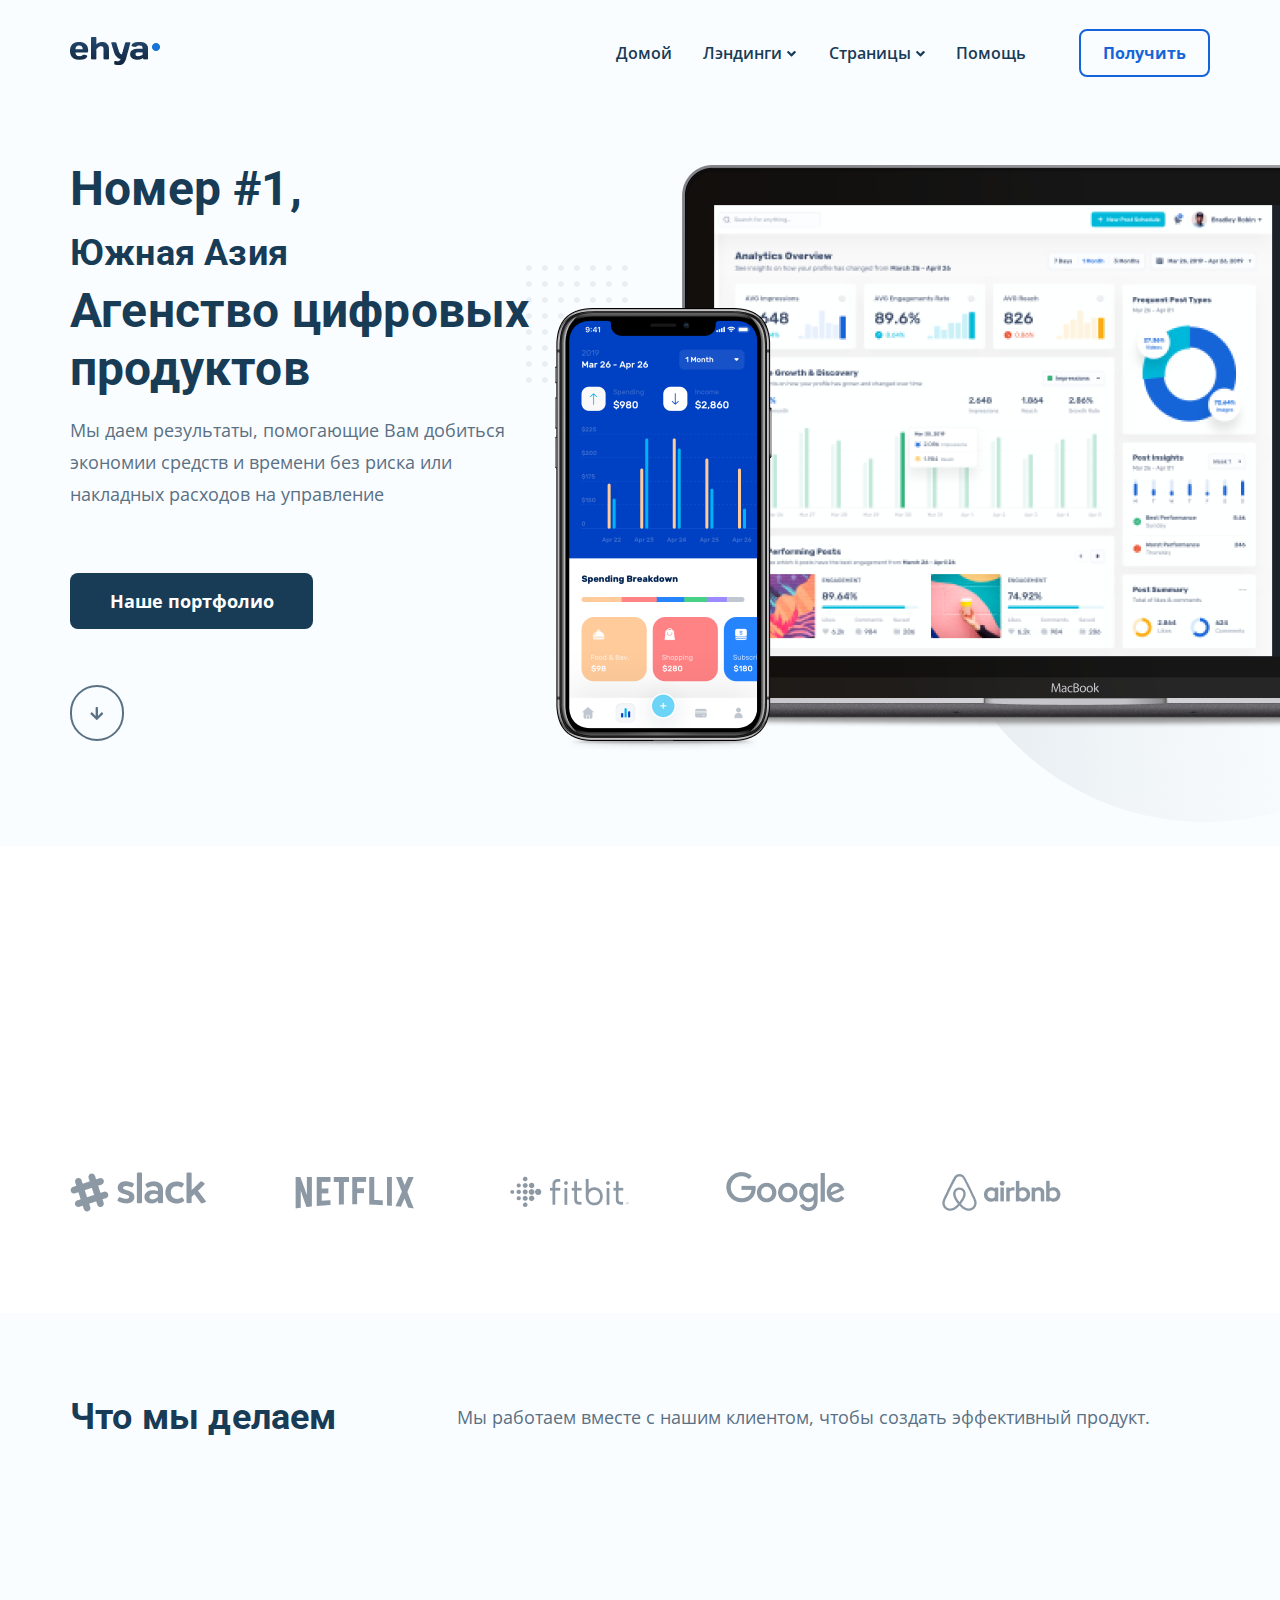
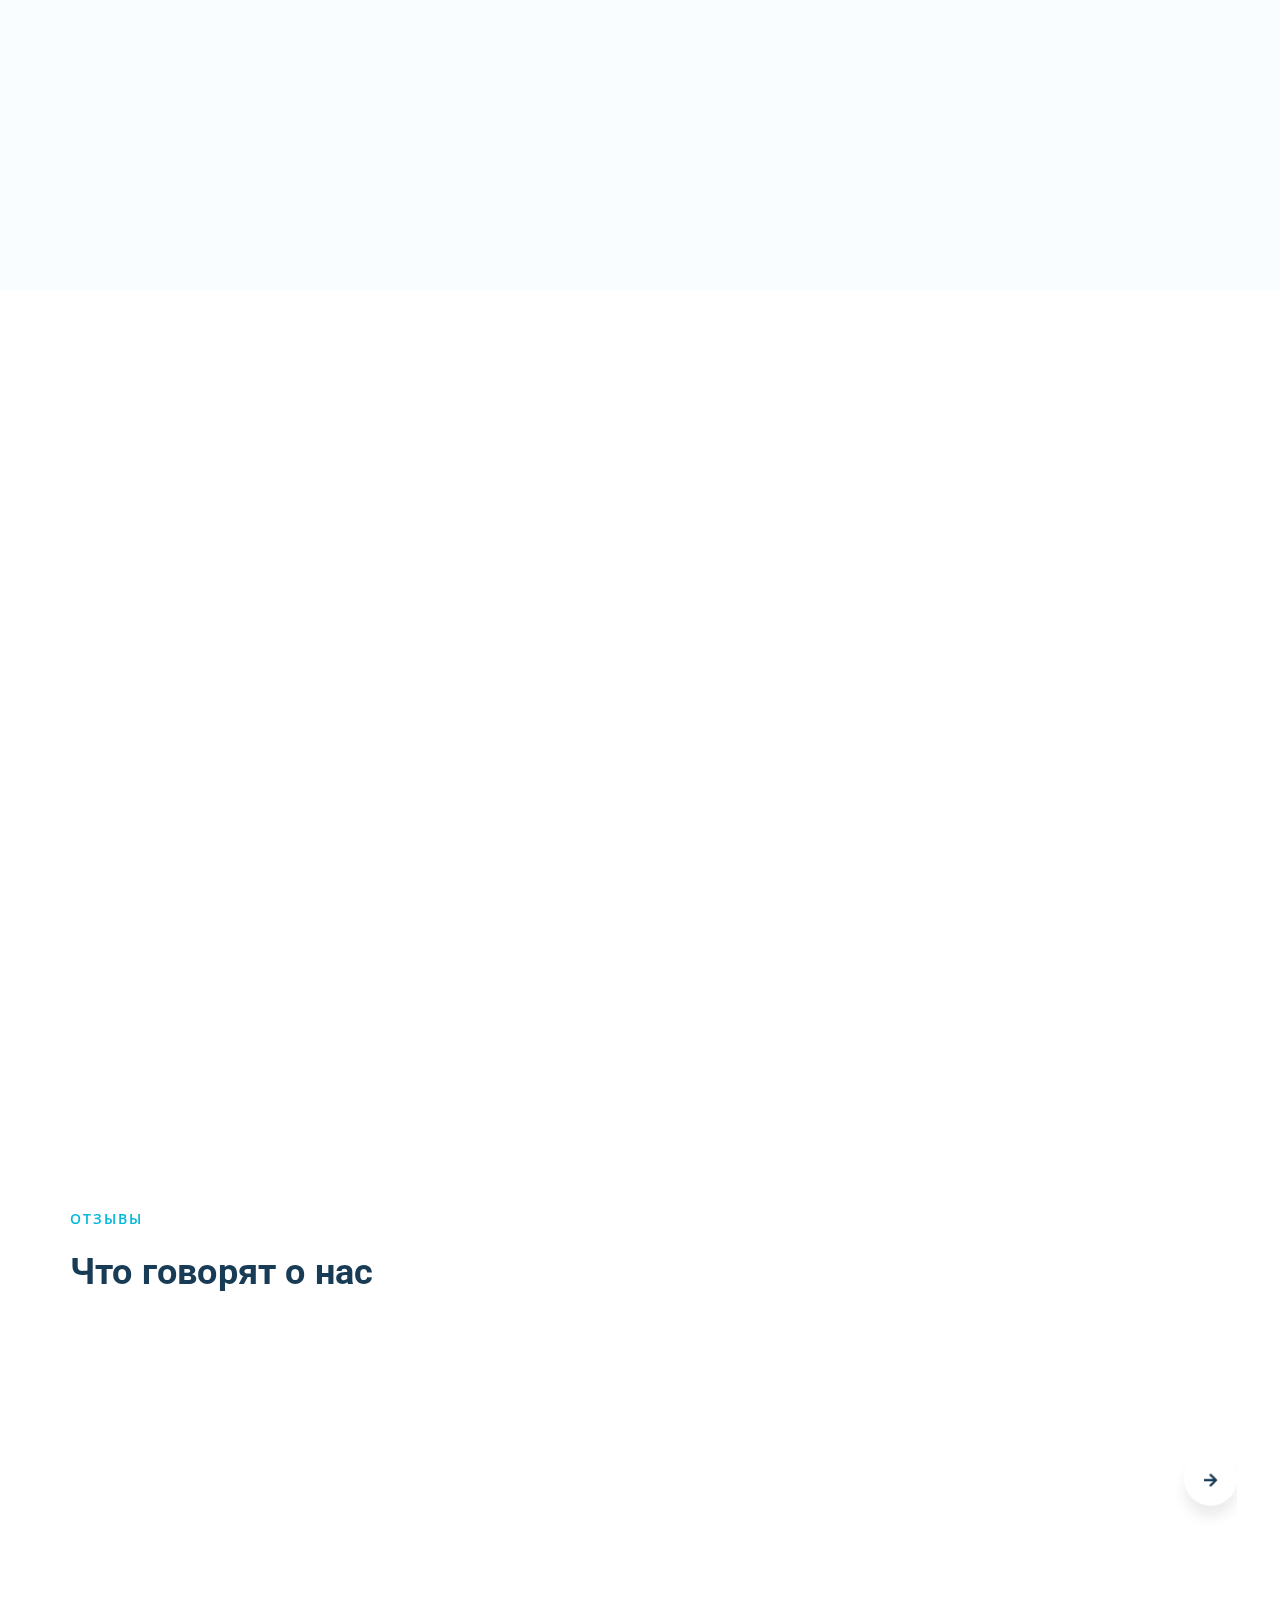
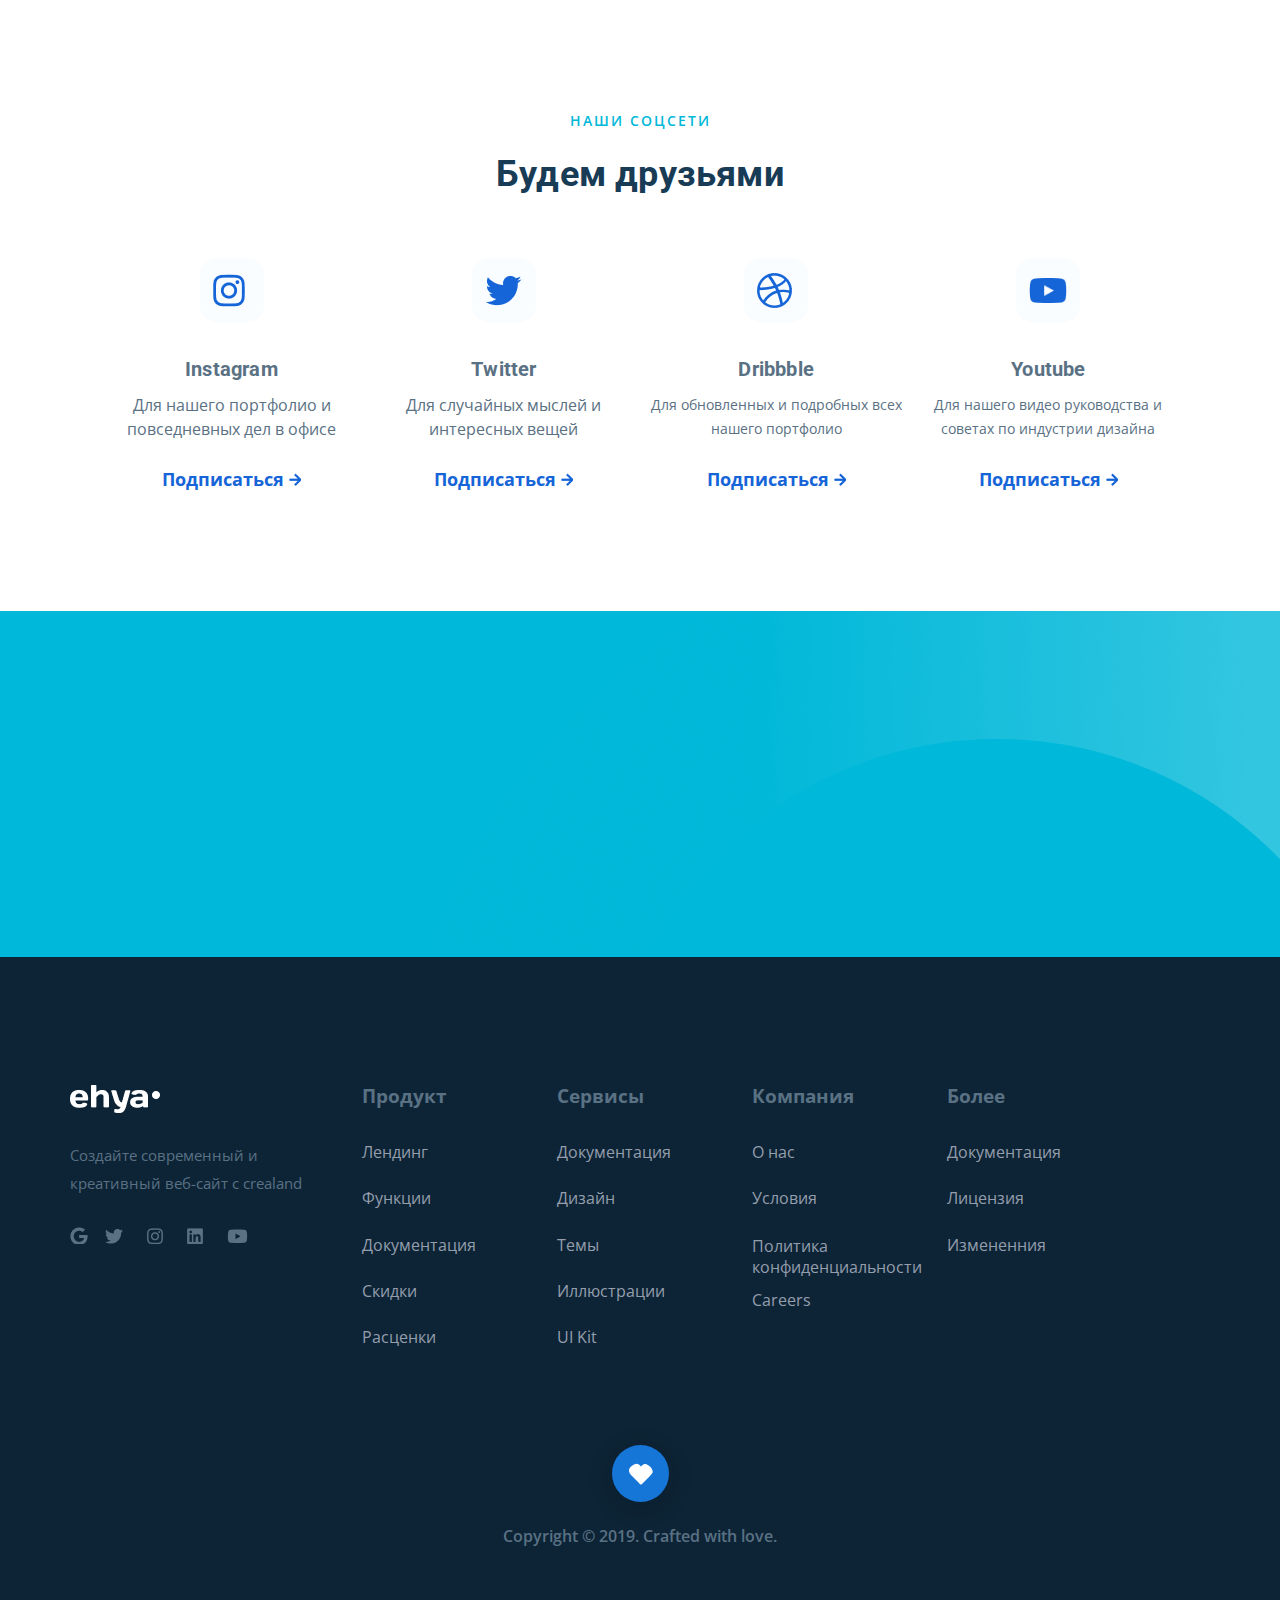
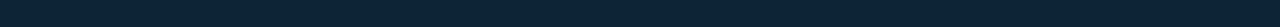
==== commit a2e15c51: "fix: final fix" ====
--- a/index.html
+++ b/index.html
@@ -153,12 +153,12 @@
     </header>
     <section class="partners" id="partners">
       <div class="container">
-        <h3 class="section-title">Наши партнеры</h3>
+        <h3 class="section-title" data-aos="fade-right">Наши партнеры</h3>
         <div class="partners-wrapper">
-          <h2 class="partners__title title">
+          <h2 class="partners__title title" data-aos="fade-right">
             Мы работали с ними, Мы&nbsp;доверяем&nbsp;друг другу
           </h2>
-          <p class="partners__description description">
+          <p class="partners__description description" data-aos="fade-left">
             Наша команда предоставляет творческое образование высокого уровня
             для глобальной аудитории студентов, преподавателей и
             предпринимателей со всего мира
@@ -229,7 +229,11 @@
         </div>
         <!-- /.whatwedo-wrapper -->
         <div class="services">
-          <div class="services__item branding">
+          <div
+            class="services__item branding"
+            data-aos="fade-up"
+            data-aos-delay="50"
+          >
             <img
               class="services__icon oval"
               src="img/service-icon/oval.png"
@@ -240,7 +244,11 @@
               >Создаем логотип и концепцию под нужды вашего бренда.</span
             >
           </div>
-          <div class="services__item develop">
+          <div
+            class="services__item develop"
+            data-aos="fade-up"
+            data-aos-delay="100"
+          >
             <img
               class="services__icon"
               src="img/service-icon/polygon.png"
@@ -251,7 +259,11 @@
               для вас.</span
             >
           </div>
-          <div class="services__item design">
+          <div
+            class="services__item design"
+            data-aos="fade-up"
+            data-aos-delay="150"
+          >
             <img
               class="services__icon services__icon--left--21"
               src="img/service-icon/polygon-fife.png"
@@ -262,7 +274,11 @@
               дизайном.</span
             >
           </div>
-          <div class="services__item microstock">
+          <div
+            class="services__item microstock"
+            data-aos="fade-up"
+            data-aos-delay="200"
+          >
             <img
               class="services__icon"
               src="img/service-icon/rectangle.png"
@@ -273,7 +289,11 @@
               >Мы производим миллион активов для нужд вашего бизнеса.</span
             >
           </div>
-          <div class="services__item social">
+          <div
+            class="services__item social"
+            data-aos="fade-up"
+            data-aos-delay="250"
+          >
             <img
               class="services__icon"
               src="img/service-icon/triangle.png"
@@ -284,7 +304,11 @@
               аудитории.</span
             >
           </div>
-          <div class="services__item research">
+          <div
+            class="services__item research"
+            data-aos="fade-up"
+            data-aos-delay="300"
+          >
             <img
               class="services__icon"
               src="img/service-icon/polygon-four.png"
@@ -456,7 +480,11 @@
           <!-- Additional required wrapper -->
           <div class="swiper-wrapper">
             <!-- Slides -->
-            <div class="swiper-slide swiper-slide--bsh--yes">
+            <div
+              class="swiper-slide swiper-slide--bsh--yes"
+              data-aos="fade-up"
+              data-aos-delay="100"
+            >
               <div class="swiper-slide-wrapper">
                 <img
                   src="img/users/avatar-1.png"
@@ -479,7 +507,11 @@
                 которые они прекрасно исправили или оптимизировали».
               </p>
             </div>
-            <div class="swiper-slide swiper-slide--pb--32">
+            <div
+              class="swiper-slide swiper-slide--pb--32"
+              data-aos="fade-up"
+              data-aos-delay="200"
+            >
               <div class="swiper-slide-wrapper">
                 <img
                   src="img/users/avatar-2.png"
@@ -705,7 +737,7 @@
         src="img/bg-oval-talk-mobile.png"
         alt="Background: Oval"
       />
-      <div class="talk-wrapper">
+      <div class="talk-wrapper" data-aos="fade-up">
         <h2 class="talk__title">Мы готовы к сложным проектам</h2>
         <span class="talk__text"
           >Отправьте нам свой бриф и расскажите о своем проекте. Мы готовы
@@ -787,19 +819,29 @@
               <h3 class="footer-list__title">Продукт</h3>
               <ul class="footer-list__ul">
                 <li class="footer-list__item">
-                  <a href="#" class="footer-list__link">Лендинг</a>
-                </li>
-                <li class="footer-list__item">
-                  <a href="#" class="footer-list__link">Функции</a>
-                </li>
-                <li class="footer-list__item">
-                  <a href="#" class="footer-list__link">Документация</a>
-                </li>
-                <li class="footer-list__item">
-                  <a href="#" class="footer-list__link">Скидки</a>
-                </li>
-                <li class="footer-list__item">
-                  <a href="#" class="footer-list__link">Расценки</a>
+                  <a href="#" class="footer-list__link" target="_blank"
+                    >Лендинг</a
+                  >
+                </li>
+                <li class="footer-list__item">
+                  <a href="#" class="footer-list__link" target="_blank"
+                    >Функции</a
+                  >
+                </li>
+                <li class="footer-list__item">
+                  <a href="#" class="footer-list__link" target="_blank"
+                    >Документация</a
+                  >
+                </li>
+                <li class="footer-list__item">
+                  <a href="#" class="footer-list__link" target="_blank"
+                    >Скидки</a
+                  >
+                </li>
+                <li class="footer-list__item">
+                  <a href="#" class="footer-list__link" target="_blank"
+                    >Расценки</a
+                  >
                 </li>
               </ul>
             </div>
@@ -807,19 +849,27 @@
               <h3 class="footer-list__title">Сервисы</h3>
               <ul class="footer-list__ul">
                 <li class="footer-list__item">
-                  <a href="#" class="footer-list__link">Документация</a>
-                </li>
-                <li class="footer-list__item">
-                  <a href="#" class="footer-list__link">Дизайн</a>
-                </li>
-                <li class="footer-list__item">
-                  <a href="#" class="footer-list__link">Темы</a>
-                </li>
-                <li class="footer-list__item">
-                  <a href="#" class="footer-list__link">Иллюстрации</a>
-                </li>
-                <li class="footer-list__item">
-                  <a href="#" class="footer-list__link">UI Kit</a>
+                  <a href="#" class="footer-list__link" target="_blank"
+                    >Документация</a
+                  >
+                </li>
+                <li class="footer-list__item">
+                  <a href="#" class="footer-list__link" target="_blank"
+                    >Дизайн</a
+                  >
+                </li>
+                <li class="footer-list__item">
+                  <a href="#" class="footer-list__link" target="_blank">Темы</a>
+                </li>
+                <li class="footer-list__item">
+                  <a href="#" class="footer-list__link" target="_blank"
+                    >Иллюстрации</a
+                  >
+                </li>
+                <li class="footer-list__item">
+                  <a href="#" class="footer-list__link" target="_blank"
+                    >UI Kit</a
+                  >
                 </li>
               </ul>
             </div>
@@ -827,25 +877,33 @@
               <h3 class="footer-list__title">Компания</h3>
               <ul class="footer-list__ul">
                 <li class="footer-list__item">
-                  <a href="#" class="footer-list__link">О нас</a>
-                </li>
-                <li class="footer-list__item">
-                  <a href="#" class="footer-list__link">Условия </a>
+                  <a href="#" class="footer-list__link" target="_blank"
+                    >О нас</a
+                  >
+                </li>
+                <li class="footer-list__item">
+                  <a href="#" class="footer-list__link" target="_blank"
+                    >Условия
+                  </a>
                 </li>
                 <li class="footer-list__item footer-list__item--line--2">
                   <a
                     href="#"
                     class="footer-list__link footer-list__link--mobile--hidden"
+                    target="_blank"
                     >Политика конфиденциальности
                   </a>
                   <a
                     href="#"
                     class="footer-list__link footer-list__link--mobile--visible"
+                    target="_blank"
                     >Privacy Policy
                   </a>
                 </li>
                 <li class="footer-list__item">
-                  <a href="#" class="footer-list__link">Careers</a>
+                  <a href="#" class="footer-list__link" target="_blank"
+                    >Careers</a
+                  >
                 </li>
               </ul>
             </div>
@@ -860,13 +918,19 @@
               </h3>
               <ul class="footer-list__ul">
                 <li class="footer-list__item">
-                  <a href="#" class="footer-list__link">Документация</a>
-                </li>
-                <li class="footer-list__item">
-                  <a href="#" class="footer-list__link">Лицензия</a>
-                </li>
-                <li class="footer-list__item">
-                  <a href="#" class="footer-list__link">Измененния</a>
+                  <a href="#" class="footer-list__link" target="_blank"
+                    >Документация</a
+                  >
+                </li>
+                <li class="footer-list__item">
+                  <a href="#" class="footer-list__link" target="_blank"
+                    >Лицензия</a
+                  >
+                </li>
+                <li class="footer-list__item">
+                  <a href="#" class="footer-list__link" target="_blank"
+                    >Измененния</a
+                  >
                 </li>
               </ul>
             </div>
--- a/css/style.css
+++ b/css/style.css
@@ -1,2 +1,2 @@
-/*! normalize.css v8.0.1 | MIT License | github.com/necolas/normalize.css */html{line-height:1.15;-webkit-text-size-adjust:100%}body{margin:0}main{display:block}h1{font-size:2em;margin:0.67em 0}hr{box-sizing:content-box;height:0;overflow:visible}pre{font-family:monospace, monospace;font-size:1em}a{background-color:transparent}abbr[title]{border-bottom:none;text-decoration:underline;text-decoration:underline dotted}b,strong{font-weight:bolder}code,kbd,samp{font-family:monospace, monospace;font-size:1em}small{font-size:80%}sub,sup{font-size:75%;line-height:0;position:relative;vertical-align:baseline}sub{bottom:-0.25em}sup{top:-0.5em}img{border-style:none}button,input,optgroup,select,textarea{font-family:inherit;font-size:100%;line-height:1.15;margin:0}button,input{overflow:visible}button,select{text-transform:none}button,[type="button"],[type="reset"],[type="submit"]{-webkit-appearance:button}button::-moz-focus-inner,[type="button"]::-moz-focus-inner,[type="reset"]::-moz-focus-inner,[type="submit"]::-moz-focus-inner{border-style:none;padding:0}button:-moz-focusring,[type="button"]:-moz-focusring,[type="reset"]:-moz-focusring,[type="submit"]:-moz-focusring{outline:1px dotted ButtonText}fieldset{padding:0.35em 0.75em 0.625em}legend{box-sizing:border-box;color:inherit;display:table;max-width:100%;padding:0;white-space:normal}progress{vertical-align:baseline}textarea{overflow:auto}[type="checkbox"],[type="radio"]{box-sizing:border-box;padding:0}[type="number"]::-webkit-inner-spin-button,[type="number"]::-webkit-outer-spin-button{height:auto}[type="search"]{-webkit-appearance:textfield;outline-offset:-2px}[type="search"]::-webkit-search-decoration{-webkit-appearance:none}::-webkit-file-upload-button{-webkit-appearance:button;font:inherit}details{display:block}summary{display:list-item}template{display:none}[hidden]{display:none}*{box-sizing:border-box}body{font-family:'Open Sans', sans-serif;color:#5A7184;outline:none}.container{max-width:1140px;margin:auto}img{max-width:100%}button{font-family:'Open Sans', sans-serif;cursor:pointer;outline:none}.input{background-color:#ffffff;border-radius:4px;border:none;padding:0 23px;height:50px;outline:none}.message{background-color:#ffffff;border-radius:4px;border:none;padding:18px 23px;min-height:123px;resize:none;outline:none}.error{color:#E95432}.section-title{font-family:'Open Sans', sans-serif;font-weight:600;font-size:14px;line-height:19px;letter-spacing:2px;text-transform:uppercase;color:#00B8D9;margin:0}.title{font-family:Roboto;font-weight:700;font-size:36px;line-height:48px;letter-spacing:0.2px;color:#183B56;margin:0}.description{font-weight:400;font-size:18px;line-height:32px;color:#5A7184;margin:0}.header{background-color:#FAFDFF;position:relative;min-height:846px}.navbar{display:flex;align-items:center;justify-content:space-between;padding:26px 0px 53px 0}.navbar-bottom{display:none}.navbar__menu-button{display:none}.navbar__button{font-weight:700;font-size:16px;line-height:22px;color:#1565D8;background:none;border:2px solid #1565D8;width:131px;height:48px;border-radius:8px;margin-left:53px}.navbar-wrapper{display:flex;align-items:center}.navbar__ul{display:flex;align-items:center;justify-content:space-between;min-width:410px;padding:0;list-style:none}.navbar__item{margin-right:24px;color:#183B56}.navbar__item:last-child{margin-right:0}.navbar__item--mr--14{margin-right:14px}.navbar__item--mr--28{margin-right:28px}.navbar__link{position:relative;text-decoration:none;color:inherit;font-weight:600;font-size:16px;line-height:22px}.dropdown{padding:0 5px;position:relative}.dropdown::after{content:'';position:absolute;display:block;top:50%;left:100%;transform:translateY(-50%);background-image:url("../img/angle-down.png");background-repeat:no-repeat;width:9px;height:16px;z-index:99;background-position:center;background-size:9px}.dropdown-content{display:none;position:absolute;background-color:#fff;min-width:120px;padding:0;list-style:none;z-index:1;color:#183B56}.dropdown-content__item{padding:5px}.dropdown-content__link{color:inherit;text-decoration:none;font-weight:600;font-size:16px;line-height:22px}.dropdown:hover .dropdown-content{transition:.2s;display:block}.hero{background-color:#FAFDFF;padding-top:27px;overflow:hidden}.hero__title{margin:0;font-family:Roboto;font-weight:bold;font-size:48px;line-height:58px;letter-spacing:0.2px;color:#183B56;max-width:499px;margin-bottom:16px}.hero__small{display:block;font-size:36px;padding-top:6px}.hero__decription{max-width:457px;font-size:18px;line-height:32px;font-weight:400;color:#5A7184;margin:0 0 63px 0}.hero__button{display:block;font-weight:700;font-size:18px;line-height:25px;text-align:center;color:#fff;width:243px;height:56px;padding:16px 24px;background-color:#183B56;border-radius:8px;border:none;margin-bottom:56px;text-decoration:none}.hero__down{background:none;border-radius:2000px;padding:19px 18px 16px 18px;width:54px;height:56px;display:block;border:2px solid #5A7184}.hero__bg{position:absolute;right:0;bottom:24px}.hero__bg--mobile--visible{display:none}.modal__overlay{position:fixed;left:0;top:0;right:0;bottom:0;background-color:rgba(0,143,223,0.39);z-index:100;visibility:hidden;opacity:0;transition:opacity 0.2s}.modal__overlay--visible{visibility:visible;opacity:1}.modal__dialog{position:fixed;top:50%;left:50%;width:478px;padding:33px 88px;background-color:#183B56;transform:translate(-50%, -50%);border-radius:8px;color:#fff;z-index:101;visibility:hidden;opacity:0;transition:opacity 0.2s;overflow:auto}.modal__dialog--visible{visibility:visible;opacity:1}.modal__form{display:flex;justify-content:space-between;flex-wrap:wrap;align-items:center}.modal__close{position:absolute;right:18px;top:17px;text-decoration:none;cursor:pointer}.modal__title{font-weight:bold;font-size:20px;line-height:23px;margin-bottom:15px;text-transform:uppercase;text-align:center;margin-top:0}.modal__input{margin-top:15px;width:100%;font-size:12px;line-height:15px;font-weight:400}.modal__input:nth-child(1){margin-top:0}.modal__message{width:100%;margin-bottom:15px;margin-top:15px;font-size:12px;line-height:15px;font-weight:400}.modal__button{font-weight:bold;font-size:16px;line-height:25px;text-align:center;color:#183B56;padding:10px 20px;background-color:#fae413;border:none;border-radius:8px}.modal__info{font-style:normal;font-weight:bold;font-size:12px;line-height:15px;color:#E0E0E0}.partners{padding-top:100px;padding-bottom:98px}.partners-wrapper{display:flex;align-items:center;margin-bottom:83px;margin-top:28px}.partners__title{max-width:433px;margin:0 145px 0 0}.partners__description{max-width:514px}.partners-list__ul{list-style:none;display:flex;align-items:center;margin:0;padding:0}.partners-list__item--mobile--visible{display:none}.slack{min-width:225.15px}.netflix{min-width:215.15px}.fitbit{min-width:216.15px}.google{min-width:215.15px}.whatwedo{background-color:#FAFDFF;padding-top:80px;padding-bottom:35px}.whatwedo-wrapper{display:flex;align-items:center;margin-bottom:38px}.whatwedo__title{margin-right:120px}.services{display:flex;align-items:center;justify-content:space-between;flex-wrap:wrap}.services__item{padding:25px 24px 0px 78px;position:relative;background:#FFFFFF;border:1px solid #E5EAF4;box-shadow:0px 15px 35px rgba(0,0,0,0.05);border-radius:16px;max-width:361px;min-height:165px;margin-bottom:23px}.services__icon{position:absolute;top:30px;left:28px}.services__title{font-family:Roboto;font-weight:700;font-size:22px;line-height:33px;letter-spacing:0.2px;display:block;margin-bottom:10px}.services__description{font-size:14px;line-height:20px}.portfolio{padding-top:100px;padding-bottom:80px}.portfolio__title{margin-bottom:48px;margin-top:20px}.slider{width:100%;margin-bottom:79px}.slider__wrapper{max-width:1250px;margin:auto}.slider__container{padding-left:0;padding-right:0}.slider__items{max-width:1100px}.slider__items:nth-child(1){margin-left:55px}.slider__item{flex:0 0 33.3333333333%;margin-right:30px;max-width:360px;min-height:525px;flex-direction:column;border-radius:8px 8px 8px 8px;overflow:hidden}.slider__item:last-child{margin-right:180px}.slider__item-content{width:360px;height:400px}.slider__item-content--mobile--visible{display:none}.slider-container{line-height:250px;font-size:100px;text-align:center;height:250px;color:#fff}.slider__image{width:auto;height:400px;object-fit:cover;margin-bottom:-3px}.slider__text{padding:23px 17px 24px 24px;border:1px solid #DDE6F4;border-radius:0px 0px 8px 8px}.slider__text--border--none{border-top:none}.slider__title{font-family:Roboto;font-weight:bold;font-size:30px;line-height:40px;letter-spacing:0.2px;color:#183B56;display:block}.slider__subtitle{font-weight:600;font-size:14px;line-height:20px;display:block;margin-bottom:16px;color:#1565D8}.slider__control{position:absolute;top:-70px}.friends{text-align:center;padding-bottom:119px}.friends__container{max-width:1080px}.friends__item{max-width:263px}.friends__title{margin-bottom:60px;margin-top:20px}.friends-wrapper{display:flex;align-items:center;justify-content:space-between}.friends__image{display:flex;align-items:center;border-radius:16px;padding:13px;background-color:#FAFDFF;width:64px;height:64px;margin:auto;margin-bottom:35px}.friends__name{font-family:Roboto;font-weight:bold;font-size:20px;line-height:24px;text-align:center;letter-spacing:0.2px;margin-top:0;margin-bottom:12px}.friends__description{font-size:16px;line-height:24px;text-align:center;margin-bottom:26px;display:block}.friends__description--size--14{font-size:14px}.friends__link{font-weight:bold;font-size:18px;line-height:25px;text-align:center;color:#1565D8;text-decoration:none}.reviews{padding-bottom:100px}.reviews__container{position:relative}.reviews__title{margin-bottom:33px;margin-top:20px}.reviews__button{position:absolute;top:236px;z-index:1000;width:90px;height:90px;border:none;background-repeat:no-repeat;background-position:center;background-size:68px;background-color:transparent;outline:none;border-radius:2000px;cursor:pointer}.reviews__button--next{right:-38px;background-image:url(../img/icon/swiper-arrow.png)}.reviews__button--prev{left:-38px;background-image:url(../img/icon/swiper-arrow.png);transform:scale(-1, 1)}.swiper-container{max-width:1140px;position:static}.swiper-container--mobile--visible{display:none}.swiper-wrapper{padding-top:15px}.swiper-slide{width:45%;padding:40px 40px 35px 40px;border:1px solid #E5EAF4;border-radius:8px;height:auto}.swiper-slide--pb--32{padding-bottom:27px}.swiper-slide--bsh--yes{box-shadow:0px 15px 35px rgba(0,0,0,0.05)}.swiper-slide-wrapper{display:flex}.swiper-slide__avatar{width:58px;height:56px;border-radius:50%;object-fit:cover;margin-right:20px;margin-top:3px}.swiper-slide__avatar--mr--18{margin-right:18px}.swiper-slide__name{display:block;font-family:Roboto;font-weight:bold;font-size:24px;line-height:32px;letter-spacing:0.2px;color:#183B56;margin-bottom:5px}.swiper-slide__position{font-size:16px;line-height:28px;font-weight:400}.swiper-slide__text{font-size:14px;line-height:24px;font-weight:400;padding-top:29px;margin:0}.swiper-slide__text--lh--26{line-height:26px}.swiper-button-disabled{opacity:0}.talk{position:relative;background-color:#00B8D9;width:100%;padding-top:60px;padding-bottom:80px;text-align:center}.talk-wrapper{z-index:10;position:relative}.talk__title{font-family:Roboto;font-weight:bold;font-size:48px;line-height:60px;text-align:center;letter-spacing:0.2px;color:#fff;margin:0;margin-bottom:16px}.talk__text{font-size:18px;line-height:32px;color:#fff;margin-bottom:50px;display:block}.talk__button{font-size:16px;line-height:22px;text-align:center;font-weight:bold;color:#0D2436;background:#FFFFFF;border-radius:12px;width:220px;height:48px;border:none}.talk__bg{position:absolute;right:0;top:0}.talk__bg--mobile--visible{display:none}.footer{padding-top:128px;padding-bottom:80px;background-color:#0D2436}.footer-wrapper{display:flex;justify-content:flex-start;margin-bottom:70px}.footer-leftside{display:flex;flex-direction:column}.footer__logo{max-width:90px;margin-bottom:28px}.footer__text{font-size:15px;line-height:28px;font-weight:400;max-width:240px;margin-bottom:30px}.footer-social{display:flex;flex-wrap:wrap;align-items:center;list-style:none;margin:0;padding:0}.footer-social__item{margin-right:24px;margin-bottom:15px}.footer-social__item--mr--20{margin-right:17px}.footer-social__item--mr--none{margin-right:0}.footer-rightside{display:flex}.footer-list__title{margin:0;margin-bottom:36px}.footer-list__title--mobile--visible{display:none}.footer-list__ul{list-style:none;margin:0;padding:0}.footer-list__item{margin-bottom:28px}.footer-list__item--line--2{line-height:21px;margin-bottom:13px}.footer-list__link{text-decoration:none;color:#959EAD}.footer-list__link--mobile--visible{display:none}.products{width:165px;margin-left:52px;margin-right:30px}.soft{width:165px;margin-right:30px}.company{width:171px;margin-right:24px}.more{width:165px}.copyright{text-align:center}.copyright__icon{background:#1576D8;box-shadow:0px 5px 25px rgba(0,0,0,0.2);border-radius:2000px;padding:18px 16px 17px 16px;margin-bottom:20px}.copyright__text{font-weight:600;font-size:16px;line-height:22px}@media (max-width: 1220px){.container{max-width:960px}.hero{padding-top:20px;min-height:680px}.hero__title{font-size:36px}.hero__decription{max-width:410px}.hero__bg{width:580px;bottom:90px}.partners__title{margin-right:55px;font-size:32px}.services__item{max-width:32%}.whatwedo__title{width:40%}.portfolio__container{text-align:center}.slider__container{padding:0 20px}.slider__items{display:flex;flex-wrap:wrap;justify-content:center;max-width:100%}.slider__items:nth-child(1){margin-left:0px}.slider__item{flex:0 0 50%;flex-wrap:wrap;max-width:359px;margin-right:40px;margin-bottom:30px}.slider__item:nth-child(1){margin-left:0px}.slider__item:last-child{margin-right:30px}.slider__item-content{max-width:359px}.slider__control{display:none}.slider__title{font-size:28px}.reviews__container{text-align:center}}@media (max-width: 992px){.container{max-width:760px;padding:0 10px}.hero{padding-top:6px;min-height:660px}.hero__title{font-size:34px;max-width:100%}.hero__small{display:inline-block;font-size:34px}.hero__decription{max-width:400px;font-size:16px;margin-bottom:45px}.hero__bg{width:500px}.section-title{text-align:center}.partners__title{min-width:48%}.partners__description{min-width:48%;font-size:16px}.partners-list__item{min-width:200px}.google{min-width:140px}.airbnb{display:none}.whatwedo-wrapper{flex-wrap:wrap}.whatwedo__title{width:100%;margin-right:0}.services__item{max-width:48%}.portfolio__title{text-align:center}.slider__item{max-width:320px}.slider__item-content{max-width:320px}.slider__title{font-size:26px;line-height:32px}.friends__description{font-size:14px}.friends__link{font-size:16px}.swiper-container--mobile--hidden{display:none}.swiper-container--mobile--visible{display:block}.swiper-slide-wrapper{justify-content:center}.reviews__container{max-width:710px}.reviews__button{top:210px}.talk-wrapper{padding:0 20px}.footer-wrapper{flex-wrap:wrap}.footer-leftside{flex-direction:row;align-items:center;justify-content:space-between;width:100%}.products{margin-left:0}}@media (max-width: 768px){.container{max-width:560px;padding:0 18px}.header{min-height:760px}.navbar{padding-left:18px;padding-right:18px}.navbar-wrapper{display:none}.navbar__menu-button{display:flex;width:30px;height:20px;border:none;background-color:transparent;align-items:center;justify-content:space-between;flex-direction:column;cursor:pointer;outline:none}.navbar--mobile--fixed{position:fixed;top:0;left:0;right:0;background-color:#FAFDFF;z-index:100}.navbar__button{margin-left:0}.navbar__item{margin-right:0;margin-bottom:15px}.navbar-bottom--visible{display:flex;flex-direction:column;position:fixed;left:0;right:0;top:102px;bottom:0;background-color:#fff;align-items:center;z-index:100}.navbar__ul{flex-direction:column}.hero{margin-top:102px}.hero-text{text-align:center}.hero__decription{max-width:100%}.hero__down{position:absolute;bottom:50px}.hero__bg{width:400px;bottom:0}.hero__button{margin:auto}.menu-button__line{width:22px;height:2px;background-color:#183B56;border-radius:30px}.dropdown-content{margin-left:100px;background-color:#183b56;color:white}.section-title{margin-bottom:24px}.partners{padding-top:73px;padding-bottom:80px}.partners-wrapper{padding-left:20px;padding-right:20px;flex-wrap:wrap;justify-content:center;margin-bottom:35px;margin-top:0}.partners__title{width:100%;text-align:center;margin-right:0;font-size:28px;line-height:29px;margin-bottom:15px}.partners__description{width:100%;text-align:center}.partners-list__ul{flex-wrap:wrap;justify-content:center}.partners-list__item{padding:30px}.google{max-width:120px}.airbnb{display:none}.whatwedo-wrapper{padding-left:18px;padding-right:18px}.services{padding-left:18px;padding-right:18px}.services__item{padding-bottom:15px;max-width:100%}.slider__item{max-width:235px;margin-right:15px}.slider__item:last-child(){margin-right:15px}.slider__item-content{max-width:235px}.slider__text{padding-right:10px}.slider__subtitle{font-size:10px}.slider__title{font-size:18px;line-height:28px}.friends__title{margin-bottom:32px;font-size:28px;line-height:36px;text-transform:capitalize}.friends-wrapper{flex-wrap:wrap;justify-content:center}.friends__item{max-width:45%;margin-bottom:32px}.reviews__button{position:static;display:inline-block;margin-top:13px;background-size:64px}.reviews__button--next{margin-right:15px}.reviews__button-group{display:flex;justify-content:center;align-items:center}.swiper-button-disabled{display:none}.talk{padding-top:40px;padding-bottom:60px}.talk__title{font-size:42px;line-height:56px}.footer{padding-top:48px}.footer-wrapper{margin-bottom:50px}.footer-rightside{flex-wrap:wrap}.footer-list{width:42%}.footer-list__ul{margin-bottom:39px}.footer-list__item{margin-bottom:15px}.footer-leftside{flex-wrap:wrap;order:1}.footer-social{margin:10px auto}.footer__text{margin:0 20px}}@media (max-width: 576px){.container{width:100%;padding:0}.header{min-height:785px}.navbar{padding-bottom:45px;padding-left:20px;padding-right:20px}.hero{min-height:770px}.hero__title{font-size:30px;line-height:36px;margin-bottom:7px;padding-left:20px;padding-right:20px}.hero__small{font-size:30px;line-height:36px;padding-top:0}.hero__decription{line-height:28px;margin-bottom:18px;padding-left:20px;padding-right:20px}.hero__button{margin:auto;width:220px;height:48px;font-size:16px;line-height:22px;text-transform:capitalize;margin-bottom:49px;padding:13px 24px}.hero__down{padding:14px 15px;bottom:46px;right:50%;transform:translateX(50%);width:48px;height:48px}.hero__bg{width:100%}.hero__bg--mobile--hidden{display:none}.hero__bg--mobile--visible{display:block;position:static}.partners{padding-bottom:45px}.partners-wrapper{margin-bottom:25px}.partners__description{font-size:13px;line-height:24px}.partners-list{justify-content:center}.partners-list__item{padding:0;min-width:45%;padding:0px 20px 15px 20px}.partners-list__item--mobile--hidden{display:none}.partners-list__item--mobile--visible{display:block}.partners-list__image:nth-child(2){max-width:94px}.partners-list__image:nth-child(3){max-width:94px;padding:10px}.slack{padding:0px 20px 15px 30px}.slack-image{max-width:108px}.fitbit{padding:0px 0px 11px 30px}.fitbit-image{max-width:94px}.netflix{padding:0px 26px 18px 10px}.netflix-image{max-width:94px}.google{padding:7px 26px 18px 20px}.google-image{max-width:94px}.section-title{margin-left:30px}.section-title--ml--15{margin-left:15px;margin-bottom:18px}.section-title--ml--none{margin-left:0}.section-title--mr--40{margin-right:40px}.whatwedo{padding-top:36px}.whatwedo-wrapper{text-align:center;margin-bottom:6px}.whatwedo__title{font-size:28px;line-height:36px;margin-bottom:16px}.whatwedo__description{font-size:16px;line-height:28px}.services{display:flex}.services__item{min-width:100%;padding:77px 20px 0px 24px;min-height:197px;margin-bottom:7px}.services__icon{top:20px}.services__icon--left--21{left:21px}.services__title{margin-bottom:0}.services__title--size--20{font-size:20px;line-height:24px;margin-bottom:9px}.oval{max-height:34px;width:32px}.branding{order:1}.develop{order:2}.microstock{order:3;padding-left:26px}.social{order:4}.design{order:5;padding-left:16px;padding-right:27px}.research{order:6;padding-top:71px}.portfolio{padding-top:39px;padding-bottom:0}.portfolio__title{font-size:28px;line-height:36px;margin-top:16px;margin-bottom:36px}.slider{margin-bottom:35px}.slider__container{padding-left:28px;padding-right:12px;text-align:center}.slider__image{height:300px}.slider__text{padding:21px 0;max-width:280px}.slider__text--pt--18{padding:18px 0}.slider__item{max-width:280px;min-height:410px;margin-bottom:17px;flex:1 0 100%}.slider__item:last-child{margin-right:10px}.slider__item-content{max-width:100%;height:404px}.slider__item-content--mobile--visible{display:block}.slider__item-content--mobile--hidden{display:none}.slider__subtitle{font-size:14px;margin-bottom:12px}.slider__title{font-size:24px;line-height:32px}.friends{padding-bottom:24px}.friends-wrapper{justify-content:space-between}.friends__container{padding:0px 18px 0 23px}.friends__item{max-width:130px;min-height:199px;position:relative}.friends__image{width:48px;height:48px;margin-bottom:15px;border-radius:12px;padding:12px}.friends__name{margin-bottom:8px}.friends__description{margin-bottom:12px;font-size:13px;line-height:19px}.friends__link{font-size:11px;line-height:20px;position:absolute;bottom:0;width:100%;left:50%;transform:translateX(-50%)}.swiper-container{max-width:91%}.swiper-slide{padding:20px 10px 18px 9px}.swiper-slide-wrapper{flex-wrap:wrap}.swiper-slide__user{width:100%}.swiper-slide__avatar{margin-bottom:16px;margin-right:0}.swiper-slide__name{font-size:20px;line-height:24px;margin-bottom:7px}.swiper-slide__position{font-size:11px;line-height:27px;margin-right:10px}.swiper-slide__text{margin-top:6px;padding-top:0;line-height:22px}.reviews{padding-bottom:40px}.reviews__title{font-size:28px;line-height:36px;margin-bottom:53px}.talk{padding-top:65px;padding-bottom:64px}.talk__title{font-size:28px;line-height:30px;margin-bottom:32px}.talk__text{font-size:16px;line-height:27px;margin-bottom:12px}.talk__button{width:170px}.talk__bg--mobile--visible{display:block;top:210px}.talk__bg--mobile--hidden{display:none}.footer{padding-bottom:10px}.footer__container{max-width:91%;padding:0 0 0 11px}.footer-list{width:41%}.footer-list__title{font-size:16px;line-height:22px;margin-bottom:20px}.footer-list__title--mobile--visible{display:block}.footer-list__title--mobile--hidden{display:none}.footer-list__link{font-size:14px;line-height:20px}.footer-list__link--mobile--hidden{display:none}.footer-list__link--mobile--visible{display:block}.footer-leftside{justify-content:center;flex-direction:column;margin-top:8px}.footer__text{font-size:14px;line-height:28px;text-align:center;margin:0 0 23px 0;max-width:275px;padding-right:10px}.footer__logo{width:77px;margin-bottom:16px}.footer-social{margin:0}.products,.company{margin-right:31px}.soft{margin-right:0}.copyright{display:none}}@media (min-width: 993px){.navbar__item:hover{color:#1565D8}.navbar__button:hover{color:#fff;background-color:#1565D8;transition:.2s}.dropdown-content__item:hover{color:#1565D8}.hero__down:hover{border-color:#1565D8}.hero__button:hover{box-shadow:0 0 5px #1565D8;transition:.2s}.modal__button:hover{box-shadow:0 0 5px #1565D8;transition:.2s}.friends__link:hover{display:flex;width:138px;margin:auto;justify-content:space-between;align-items:center;animation-name:move;animation-duration:0.5s;animation-fill-mode:forwards}.copyright__icon:hover{animation-name:heartbeat;animation-duration:3s;cursor:pointer}@keyframes heartbeat{0%{transform:scale(1)}20%{transform:scale(1.1)}40%{transform:scale(1)}60%{transform:scale(1.1)}80%{transform:scale(1)}100%{transform:scale(1.1)}}@keyframes move{0%{width:138px}100%{width:150px}}}@media (max-height: 490px){.modal__dialog{overflow-y:scroll;height:100%}.navbar-bottom--visible{overflow-y:scroll}}
+/*! normalize.css v8.0.1 | MIT License | github.com/necolas/normalize.css */html{line-height:1.15;-webkit-text-size-adjust:100%}body{margin:0}main{display:block}h1{font-size:2em;margin:0.67em 0}hr{box-sizing:content-box;height:0;overflow:visible}pre{font-family:monospace, monospace;font-size:1em}a{background-color:transparent}abbr[title]{border-bottom:none;text-decoration:underline;text-decoration:underline dotted}b,strong{font-weight:bolder}code,kbd,samp{font-family:monospace, monospace;font-size:1em}small{font-size:80%}sub,sup{font-size:75%;line-height:0;position:relative;vertical-align:baseline}sub{bottom:-0.25em}sup{top:-0.5em}img{border-style:none}button,input,optgroup,select,textarea{font-family:inherit;font-size:100%;line-height:1.15;margin:0}button,input{overflow:visible}button,select{text-transform:none}button,[type="button"],[type="reset"],[type="submit"]{-webkit-appearance:button}button::-moz-focus-inner,[type="button"]::-moz-focus-inner,[type="reset"]::-moz-focus-inner,[type="submit"]::-moz-focus-inner{border-style:none;padding:0}button:-moz-focusring,[type="button"]:-moz-focusring,[type="reset"]:-moz-focusring,[type="submit"]:-moz-focusring{outline:1px dotted ButtonText}fieldset{padding:0.35em 0.75em 0.625em}legend{box-sizing:border-box;color:inherit;display:table;max-width:100%;padding:0;white-space:normal}progress{vertical-align:baseline}textarea{overflow:auto}[type="checkbox"],[type="radio"]{box-sizing:border-box;padding:0}[type="number"]::-webkit-inner-spin-button,[type="number"]::-webkit-outer-spin-button{height:auto}[type="search"]{-webkit-appearance:textfield;outline-offset:-2px}[type="search"]::-webkit-search-decoration{-webkit-appearance:none}::-webkit-file-upload-button{-webkit-appearance:button;font:inherit}details{display:block}summary{display:list-item}template{display:none}[hidden]{display:none}*{box-sizing:border-box}body{font-family:'Open Sans', sans-serif;color:#5A7184;outline:none;max-width:100%;overflow-x:hidden}.container{max-width:1140px;margin:auto}img{max-width:100%}button{font-family:'Open Sans', sans-serif;cursor:pointer;outline:none}.input{background-color:#ffffff;border-radius:4px;border:none;padding:0 23px;height:50px;outline:none}.message{background-color:#ffffff;border-radius:4px;border:none;padding:18px 23px;min-height:123px;resize:none;outline:none}.error{color:#E95432}.section-title{font-family:'Open Sans', sans-serif;font-weight:600;font-size:14px;line-height:19px;letter-spacing:2px;text-transform:uppercase;color:#00B8D9;margin:0}.title{font-family:Roboto;font-weight:700;font-size:36px;line-height:48px;letter-spacing:0.2px;color:#183B56;margin:0}.description{font-weight:400;font-size:18px;line-height:32px;color:#5A7184;margin:0}.header{background-color:#FAFDFF;position:relative;min-height:846px}.navbar{display:flex;align-items:center;justify-content:space-between;padding:26px 0px 53px 0}.navbar-bottom{display:none}.navbar__menu-button{display:none}.navbar__button{font-weight:700;font-size:16px;line-height:22px;color:#1565D8;background:none;border:2px solid #1565D8;width:131px;height:48px;border-radius:8px;margin-left:53px;outline:none}.navbar-wrapper{display:flex;align-items:center}.navbar__ul{display:flex;align-items:center;justify-content:space-between;min-width:410px;padding:0;list-style:none}.navbar__item{margin-right:24px;color:#183B56}.navbar__item:last-child{margin-right:0}.navbar__item--mr--14{margin-right:14px}.navbar__item--mr--28{margin-right:28px}.navbar__link{position:relative;text-decoration:none;color:inherit;font-weight:600;font-size:16px;line-height:22px}.dropdown{padding:0 5px;position:relative}.dropdown::after{content:'';position:absolute;display:block;top:50%;left:100%;transform:translateY(-50%);background-image:url("../img/angle-down.png");background-repeat:no-repeat;width:9px;height:16px;z-index:99;background-position:center;background-size:9px}.dropdown-content{display:none;position:absolute;background-color:#fff;min-width:120px;padding:0;list-style:none;z-index:1;color:#183B56}.dropdown-content__item{padding:5px}.dropdown-content__link{color:inherit;text-decoration:none;font-weight:600;font-size:16px;line-height:22px}.dropdown:hover .dropdown-content{transition:.2s;display:block}.hero{background-color:#FAFDFF;padding-top:27px;overflow:hidden}.hero__title{margin:0;font-family:Roboto;font-weight:bold;font-size:48px;line-height:58px;letter-spacing:0.2px;color:#183B56;max-width:499px;margin-bottom:16px}.hero__small{display:block;font-size:36px;padding-top:6px}.hero__decription{max-width:457px;font-size:18px;line-height:32px;font-weight:400;color:#5A7184;margin:0 0 63px 0}.hero__button{display:block;font-weight:700;font-size:18px;line-height:25px;text-align:center;color:#fff;width:243px;height:56px;padding:16px 24px;background-color:#183B56;border-radius:8px;border:none;margin-bottom:56px;text-decoration:none}.hero__down{background:none;border-radius:2000px;padding:19px 18px 16px 18px;width:54px;height:56px;display:block;border:2px solid #5A7184}.hero__bg{position:absolute;right:0;bottom:24px}.hero__bg--mobile--visible{display:none}.modal__overlay{position:fixed;left:0;top:0;right:0;bottom:0;background-color:rgba(0,143,223,0.39);z-index:100;visibility:hidden;opacity:0;transition:opacity 0.2s}.modal__overlay--visible{visibility:visible;opacity:1}.modal__dialog{position:fixed;top:50%;left:50%;width:478px;padding:33px 88px;background-color:#183B56;transform:translate(-50%, -50%);border-radius:8px;color:#fff;z-index:101;visibility:hidden;opacity:0;transition:opacity 0.2s;overflow:auto}.modal__dialog--visible{visibility:visible;opacity:1}.modal__form{display:flex;justify-content:space-between;flex-wrap:wrap;align-items:center}.modal__close{position:absolute;right:18px;top:17px;text-decoration:none;cursor:pointer}.modal__title{font-weight:bold;font-size:20px;line-height:23px;margin-bottom:15px;text-transform:uppercase;text-align:center;margin-top:0}.modal__input{margin-top:15px;width:100%;font-size:12px;line-height:15px;font-weight:400}.modal__input:nth-child(1){margin-top:0}.modal__message{width:100%;margin-bottom:15px;margin-top:15px;font-size:12px;line-height:15px;font-weight:400}.modal__button{font-weight:bold;font-size:16px;line-height:25px;text-align:center;color:#183B56;padding:10px 20px;background-color:#fae413;border:none;border-radius:8px}.modal__info{font-style:normal;font-weight:bold;font-size:12px;line-height:15px;color:#E0E0E0}.partners{padding-top:100px;padding-bottom:98px}.partners-wrapper{display:flex;align-items:center;margin-bottom:83px;margin-top:28px}.partners__title{max-width:433px;margin:0 145px 0 0}.partners__description{max-width:514px}.partners-list__ul{list-style:none;display:flex;align-items:center;margin:0;padding:0}.partners-list__item--mobile--visible{display:none}.slack{min-width:225.15px}.netflix{min-width:215.15px}.fitbit{min-width:216.15px}.google{min-width:215.15px}.whatwedo{background-color:#FAFDFF;padding-top:80px;padding-bottom:35px}.whatwedo-wrapper{display:flex;align-items:center;margin-bottom:38px}.whatwedo__title{margin-right:120px}.services{display:flex;align-items:center;justify-content:space-between;flex-wrap:wrap}.services__item{padding:25px 24px 0px 78px;position:relative;background:#FFFFFF;border:1px solid #E5EAF4;box-shadow:0px 15px 35px rgba(0,0,0,0.05);border-radius:16px;max-width:361px;min-height:165px;margin-bottom:23px}.services__icon{position:absolute;top:30px;left:28px}.services__title{font-family:Roboto;font-weight:700;font-size:22px;line-height:33px;letter-spacing:0.2px;display:block;margin-bottom:10px}.services__description{font-size:14px;line-height:20px}.portfolio{padding-top:100px;padding-bottom:80px}.portfolio__title{margin-bottom:48px;margin-top:20px}.slider{width:100%;margin-bottom:79px}.slider__wrapper{max-width:1250px;margin:auto}.slider__container{padding-left:0;padding-right:0}.slider__items{max-width:1100px}.slider__items:nth-child(1){margin-left:55px}.slider__item{flex:0 0 33.3333333333%;margin-right:30px;max-width:360px;min-height:525px;flex-direction:column;border-radius:8px 8px 8px 8px;overflow:hidden}.slider__item:last-child{margin-right:180px}.slider__item-content{width:360px;height:400px}.slider__item-content--mobile--visible{display:none}.slider-container{line-height:250px;font-size:100px;text-align:center;height:250px;color:#fff}.slider__image{width:auto;height:400px;object-fit:cover;margin-bottom:-3px}.slider__text{padding:23px 17px 24px 24px;border:1px solid #DDE6F4;border-radius:0px 0px 8px 8px}.slider__text--border--none{border-top:none}.slider__title{font-family:Roboto;font-weight:bold;font-size:30px;line-height:40px;letter-spacing:0.2px;color:#183B56;display:block}.slider__subtitle{font-weight:600;font-size:14px;line-height:20px;display:block;margin-bottom:16px;color:#1565D8}.slider__control{position:absolute;top:-70px}.friends{text-align:center;padding-bottom:119px}.friends__container{max-width:1080px}.friends__item{max-width:263px}.friends__title{margin-bottom:60px;margin-top:20px}.friends-wrapper{display:flex;align-items:center;justify-content:space-between}.friends__image{display:flex;align-items:center;border-radius:16px;padding:13px;background-color:#FAFDFF;width:64px;height:64px;margin:auto;margin-bottom:35px}.friends__name{font-family:Roboto;font-weight:bold;font-size:20px;line-height:24px;text-align:center;letter-spacing:0.2px;margin-top:0;margin-bottom:12px}.friends__description{font-size:16px;line-height:24px;text-align:center;margin-bottom:26px;display:block}.friends__description--size--14{font-size:14px}.friends__link{font-weight:bold;font-size:18px;line-height:25px;text-align:center;color:#1565D8;text-decoration:none}.reviews{padding-bottom:100px}.reviews__container{position:relative}.reviews__title{margin-bottom:33px;margin-top:20px}.reviews__button{position:absolute;top:236px;z-index:1000;width:90px;height:90px;border:none;background-repeat:no-repeat;background-position:center;background-size:68px;background-color:transparent;outline:none;border-radius:2000px;cursor:pointer}.reviews__button--next{right:-38px;background-image:url(../img/icon/swiper-arrow.png)}.reviews__button--prev{left:-38px;background-image:url(../img/icon/swiper-arrow.png);transform:scale(-1, 1)}.swiper-container{max-width:1140px;position:static}.swiper-container--mobile--visible{display:none}.swiper-wrapper{padding-top:15px}.swiper-slide{width:45%;padding:40px 40px 35px 40px;border:1px solid #E5EAF4;border-radius:8px;height:auto}.swiper-slide--pb--32{padding-bottom:27px}.swiper-slide--bsh--yes{box-shadow:0px 15px 35px rgba(0,0,0,0.05)}.swiper-slide-wrapper{display:flex}.swiper-slide__avatar{width:58px;height:56px;border-radius:50%;object-fit:cover;margin-right:20px;margin-top:3px}.swiper-slide__avatar--mr--18{margin-right:18px}.swiper-slide__name{display:block;font-family:Roboto;font-weight:bold;font-size:24px;line-height:32px;letter-spacing:0.2px;color:#183B56;margin-bottom:5px}.swiper-slide__position{font-size:16px;line-height:28px;font-weight:400}.swiper-slide__text{font-size:14px;line-height:24px;font-weight:400;padding-top:29px;margin:0}.swiper-slide__text--lh--26{line-height:26px}.swiper-button-disabled{opacity:0}.talk{position:relative;background-color:#00B8D9;width:100%;padding-top:60px;padding-bottom:80px;text-align:center}.talk-wrapper{z-index:10;position:relative}.talk__title{font-family:Roboto;font-weight:bold;font-size:48px;line-height:60px;text-align:center;letter-spacing:0.2px;color:#fff;margin:0;margin-bottom:16px}.talk__text{font-size:18px;line-height:32px;color:#fff;margin-bottom:50px;display:block}.talk__button{font-size:16px;line-height:22px;text-align:center;font-weight:bold;color:#0D2436;background:#FFFFFF;border-radius:12px;width:220px;height:48px;border:none}.talk__bg{position:absolute;right:0;top:0}.talk__bg--mobile--visible{display:none}.footer{padding-top:128px;padding-bottom:80px;background-color:#0D2436}.footer-wrapper{display:flex;justify-content:flex-start;margin-bottom:70px}.footer-leftside{display:flex;flex-direction:column}.footer__logo{max-width:90px;margin-bottom:28px}.footer__text{font-size:15px;line-height:28px;font-weight:400;max-width:240px;margin-bottom:30px}.footer-social{display:flex;flex-wrap:wrap;align-items:center;list-style:none;margin:0;padding:0}.footer-social__item{margin-right:24px;margin-bottom:15px}.footer-social__item--mr--20{margin-right:17px}.footer-social__item--mr--none{margin-right:0}.footer-rightside{display:flex}.footer-list__title{margin:0;margin-bottom:36px}.footer-list__title--mobile--visible{display:none}.footer-list__ul{list-style:none;margin:0;padding:0}.footer-list__item{margin-bottom:28px}.footer-list__item--line--2{line-height:21px;margin-bottom:13px}.footer-list__link{text-decoration:none;color:#959EAD}.footer-list__link--mobile--visible{display:none}.products{width:165px;margin-left:52px;margin-right:30px}.soft{width:165px;margin-right:30px}.company{width:171px;margin-right:24px}.more{width:165px}.copyright{text-align:center}.copyright__icon{background:#1576D8;box-shadow:0px 5px 25px rgba(0,0,0,0.2);border-radius:2000px;padding:18px 16px 17px 16px;margin-bottom:20px}.copyright__text{font-weight:600;font-size:16px;line-height:22px}.second__header{min-height:auto}.thankyou{padding-top:50px;padding-bottom:60px}.thankyou__title{font-family:Roboto;font-weight:700;font-size:36px;line-height:48px;letter-spacing:0.2px;color:#183B56;margin:0;margin-bottom:30px}.thankyou__text{font-weight:400;font-size:18px;line-height:32px;color:#5A7184;margin:0;margin-bottom:30px}.thankyou__link{display:block;font-weight:700;font-size:18px;line-height:25px;text-align:center;color:#fff;width:263px;height:56px;padding:16px 24px;background-color:#183B56;border-radius:8px;border:none;text-decoration:none}@media (max-width: 1220px){.container{max-width:960px}.hero{padding-top:20px;min-height:680px}.hero__title{font-size:36px}.hero__decription{max-width:410px}.hero__bg{width:580px;bottom:90px}.partners__title{margin-right:55px;font-size:32px}.services__item{max-width:32%}.whatwedo__title{width:40%}.portfolio__container{text-align:center}.slider__container{padding:0 20px}.slider__items{display:flex;flex-wrap:wrap;justify-content:center;max-width:100%}.slider__items:nth-child(1){margin-left:0px}.slider__item{flex:0 0 50%;flex-wrap:wrap;max-width:359px;margin-right:40px;margin-bottom:30px}.slider__item:nth-child(1){margin-left:0px}.slider__item:last-child{margin-right:30px}.slider__item-content{max-width:359px}.slider__control{display:none}.slider__title{font-size:28px}.reviews__container{text-align:center}}@media (max-width: 992px){.container{max-width:760px;padding:0 10px}.hero{padding-top:6px;min-height:660px}.hero__title{font-size:34px;max-width:100%}.hero__small{display:inline-block;font-size:34px}.hero__decription{max-width:400px;font-size:16px;margin-bottom:45px}.hero__bg{width:500px}.section-title{text-align:center}.partners__title{min-width:48%}.partners__description{min-width:48%;font-size:16px}.partners-list__item{min-width:200px}.google{min-width:140px}.airbnb{display:none}.whatwedo-wrapper{flex-wrap:wrap}.whatwedo__title{width:100%;margin-right:0}.services__item{max-width:48%}.portfolio__title{text-align:center}.slider__item{max-width:320px}.slider__item-content{max-width:320px}.slider__title{font-size:26px;line-height:32px}.friends__description{font-size:14px}.friends__link{font-size:16px}.swiper-container--mobile--hidden{display:none}.swiper-container--mobile--visible{display:block}.swiper-slide-wrapper{justify-content:center}.reviews__container{max-width:710px}.reviews__button{top:210px}.talk-wrapper{padding:0 20px}.footer-wrapper{flex-wrap:wrap}.footer-leftside{flex-direction:row;align-items:center;justify-content:space-between;width:100%}.products{margin-left:0}}@media (max-width: 768px){.container{max-width:560px;padding:0 18px}.header{min-height:760px}.navbar{padding-left:18px;padding-right:18px}.navbar-wrapper{display:none}.navbar__menu-button{display:flex;width:30px;height:20px;border:none;background-color:transparent;align-items:center;justify-content:space-between;flex-direction:column;cursor:pointer;outline:none}.navbar--mobile--fixed{position:fixed;top:0;left:0;right:0;background-color:#FAFDFF;z-index:100}.navbar__button{margin-left:0}.navbar__item{margin-right:0;margin-bottom:15px}.navbar-bottom--visible{display:flex;flex-direction:column;position:fixed;left:0;right:0;top:102px;bottom:0;background-color:#fff;align-items:center;z-index:100}.navbar__ul{flex-direction:column}.hero{margin-top:102px}.hero-text{text-align:center}.hero__decription{max-width:100%}.hero__down{position:absolute;bottom:50px}.hero__bg{width:400px;bottom:0}.hero__button{margin:auto}.menu-button__line{width:22px;height:2px;background-color:#183B56;border-radius:30px}.dropdown-content{margin-left:100px;background-color:#FAFDFF;color:#183B56}.section-title{margin-bottom:24px}.partners{padding-top:73px;padding-bottom:80px}.partners-wrapper{padding-left:20px;padding-right:20px;flex-wrap:wrap;justify-content:center;margin-bottom:35px;margin-top:0}.partners__title{width:100%;text-align:center;margin-right:0;font-size:28px;line-height:29px;margin-bottom:15px}.partners__description{width:100%;text-align:center}.partners-list__ul{flex-wrap:wrap;justify-content:center}.partners-list__item{padding:30px}.google{max-width:120px}.airbnb{display:none}.whatwedo-wrapper{padding-left:18px;padding-right:18px}.services{padding-left:18px;padding-right:18px}.services__item{padding-bottom:15px;max-width:100%}.slider__item{max-width:235px;margin-right:15px}.slider__item:last-child(){margin-right:15px}.slider__item-content{max-width:235px}.slider__text{padding-right:10px}.slider__subtitle{font-size:10px}.slider__title{font-size:18px;line-height:28px}.friends__title{margin-bottom:32px;font-size:28px;line-height:36px;text-transform:capitalize}.friends-wrapper{flex-wrap:wrap;justify-content:center}.friends__item{max-width:45%;margin-bottom:32px}.reviews__button{position:static;display:inline-block;margin-top:13px;background-size:64px}.reviews__button--next{margin-right:15px}.reviews__button-group{display:flex;justify-content:center;align-items:center}.swiper-button-disabled{display:none}.talk{padding-top:40px;padding-bottom:60px}.talk__title{font-size:42px;line-height:56px}.footer{padding-top:48px}.footer-wrapper{margin-bottom:50px}.footer-rightside{flex-wrap:wrap}.footer-list{width:42%}.footer-list__ul{margin-bottom:39px}.footer-list__item{margin-bottom:15px}.footer-leftside{flex-wrap:wrap;order:1}.footer-social{margin:10px auto}.footer__text{margin:0 20px}}@media (max-width: 576px){.container{width:100%;padding:0}.header{min-height:785px}.navbar{padding-bottom:45px;padding-left:20px;padding-right:20px}.hero{min-height:770px}.hero__title{font-size:30px;line-height:36px;margin-bottom:7px;padding-left:20px;padding-right:20px}.hero__small{font-size:30px;line-height:36px;padding-top:0}.hero__decription{line-height:28px;margin-bottom:18px;padding-left:20px;padding-right:20px}.hero__button{margin:auto;width:220px;height:48px;font-size:16px;line-height:22px;text-transform:capitalize;margin-bottom:49px;padding:13px 24px}.hero__down{padding:14px 15px;bottom:46px;right:50%;transform:translateX(50%);width:48px;height:48px}.hero__bg{width:100%}.hero__bg--mobile--hidden{display:none}.hero__bg--mobile--visible{display:block;position:static}.partners{padding-bottom:45px}.partners-wrapper{margin-bottom:25px}.partners__description{font-size:13px;line-height:24px}.partners-list{justify-content:center}.partners-list__item{padding:0;min-width:45%;padding:0px 20px 15px 20px}.partners-list__item--mobile--hidden{display:none}.partners-list__item--mobile--visible{display:block}.partners-list__image:nth-child(2){max-width:94px}.partners-list__image:nth-child(3){max-width:94px;padding:10px}.slack{padding:0px 20px 15px 30px}.slack-image{max-width:108px}.fitbit{padding:0px 0px 11px 30px}.fitbit-image{max-width:94px}.netflix{padding:0px 26px 18px 10px}.netflix-image{max-width:94px}.google{padding:7px 26px 18px 20px}.google-image{max-width:94px}.section-title{margin-left:30px}.section-title--ml--15{margin-left:15px;margin-bottom:18px}.section-title--ml--none{margin-left:0}.section-title--mr--40{margin-right:40px}.whatwedo{padding-top:36px}.whatwedo-wrapper{text-align:center;margin-bottom:6px}.whatwedo__title{font-size:28px;line-height:36px;margin-bottom:16px}.whatwedo__description{font-size:16px;line-height:28px}.services{display:flex}.services__item{min-width:100%;padding:77px 20px 0px 24px;min-height:197px;margin-bottom:7px}.services__icon{top:20px}.services__icon--left--21{left:21px}.services__title{margin-bottom:0}.services__title--size--20{font-size:20px;line-height:24px;margin-bottom:9px}.oval{max-height:34px;width:32px}.branding{order:1}.develop{order:2}.microstock{order:3;padding-left:26px}.social{order:4}.design{order:5;padding-left:16px;padding-right:27px}.research{order:6;padding-top:71px}.portfolio{padding-top:39px;padding-bottom:0}.portfolio__title{font-size:28px;line-height:36px;margin-top:16px;margin-bottom:36px}.slider{margin-bottom:35px}.slider__container{padding-left:28px;padding-right:12px;text-align:center}.slider__image{height:300px}.slider__text{padding:21px 0;max-width:280px}.slider__text--pt--18{padding:18px 0}.slider__item{max-width:280px;min-height:410px;margin-bottom:17px;flex:1 0 100%}.slider__item:last-child{margin-right:10px}.slider__item-content{max-width:100%;height:404px}.slider__item-content--mobile--visible{display:block}.slider__item-content--mobile--hidden{display:none}.slider__subtitle{font-size:14px;margin-bottom:12px}.slider__title{font-size:24px;line-height:32px}.friends{padding-bottom:24px}.friends-wrapper{justify-content:space-between}.friends__container{padding:0px 18px 0 23px}.friends__item{max-width:130px;min-height:199px;position:relative}.friends__image{width:48px;height:48px;margin-bottom:15px;border-radius:12px;padding:12px}.friends__name{margin-bottom:8px}.friends__description{margin-bottom:12px;font-size:13px;line-height:19px}.friends__link{font-size:11px;line-height:20px;position:absolute;bottom:0;width:100%;left:50%;transform:translateX(-50%)}.swiper-container{max-width:91%}.swiper-slide{padding:20px 10px 18px 9px}.swiper-slide-wrapper{flex-wrap:wrap}.swiper-slide__user{width:100%}.swiper-slide__avatar{margin-bottom:16px;margin-right:0}.swiper-slide__name{font-size:20px;line-height:24px;margin-bottom:7px}.swiper-slide__position{font-size:11px;line-height:27px;margin-right:10px}.swiper-slide__text{margin-top:6px;padding-top:0;line-height:22px}.reviews{padding-bottom:40px}.reviews__title{font-size:28px;line-height:36px;margin-bottom:53px}.talk{padding-top:65px;padding-bottom:64px;overflow:hidden}.talk__title{font-size:28px;line-height:30px;margin-bottom:32px}.talk__text{font-size:16px;line-height:27px;margin-bottom:12px}.talk__button{width:170px}.talk__bg--mobile--visible{display:block;top:210px;overflow:hidden}.talk__bg--mobile--hidden{display:none}.footer{padding-bottom:10px}.footer__container{max-width:91%;padding:0 0 0 11px}.footer-list{width:41%}.footer-list__title{font-size:16px;line-height:22px;margin-bottom:20px}.footer-list__title--mobile--visible{display:block}.footer-list__title--mobile--hidden{display:none}.footer-list__link{font-size:14px;line-height:20px}.footer-list__link--mobile--hidden{display:none}.footer-list__link--mobile--visible{display:block}.footer-leftside{justify-content:center;flex-direction:column;margin-top:8px}.footer__text{font-size:14px;line-height:28px;text-align:center;margin:0 0 23px 0;max-width:275px;padding-right:10px}.footer__logo{width:77px;margin-bottom:16px}.footer-social{margin:0}.products,.company{margin-right:31px}.soft{margin-right:0}.copyright{display:none}.modal__dialog{width:95%;padding:15px 30px}.modal__title{padding:0 10px}.modal__button{margin-bottom:10px}}@media (min-width: 993px){.navbar__item:hover{color:#1565D8}.navbar__button:hover{color:#fff;background-color:#1565D8;transition:.2s}.dropdown-content__item:hover{color:#1565D8}.hero__down:hover{border-color:#1565D8}.hero__button:hover{box-shadow:0 0 5px #1565D8;transition:.2s}.modal__button:hover{box-shadow:0 0 5px #1565D8;transition:.2s}.thankyou__link:hover{box-shadow:0 0 5px #1565D8;transition:.2s}.friends__link:hover{display:flex;width:138px;margin:auto;justify-content:space-between;align-items:center;animation-name:move;animation-duration:0.5s;animation-fill-mode:forwards}.copyright__icon:hover{animation-name:heartbeat;animation-duration:3s;cursor:pointer}.navbar__button:hover{transition:0.4s ease;background:#4F95DA}.talk__button:hover{background:transparent;border-top:1px solid #fff;border-bottom:1px solid #fff;border-radius:0;color:#fff;transition:0.3s ease}.footer-social__item:hover{animation-name:littlebig;animation-duration:1s;animation-fill-mode:forwards}.footer-list__link:hover{color:#1565D8}@keyframes littlebig{0%{transform:scale(1)}100%{transform:scale(1.2)}}@keyframes heartbeat{0%{transform:scale(1)}20%{transform:scale(1.1)}40%{transform:scale(1)}60%{transform:scale(1.1)}80%{transform:scale(1)}100%{transform:scale(1.1)}}@keyframes move{0%{width:138px}100%{width:150px}}}@media (max-height: 490px){.modal__dialog{overflow-y:scroll;height:100%}.navbar-bottom--visible{overflow-y:scroll}}
 /*# sourceMappingURL=style.css.map */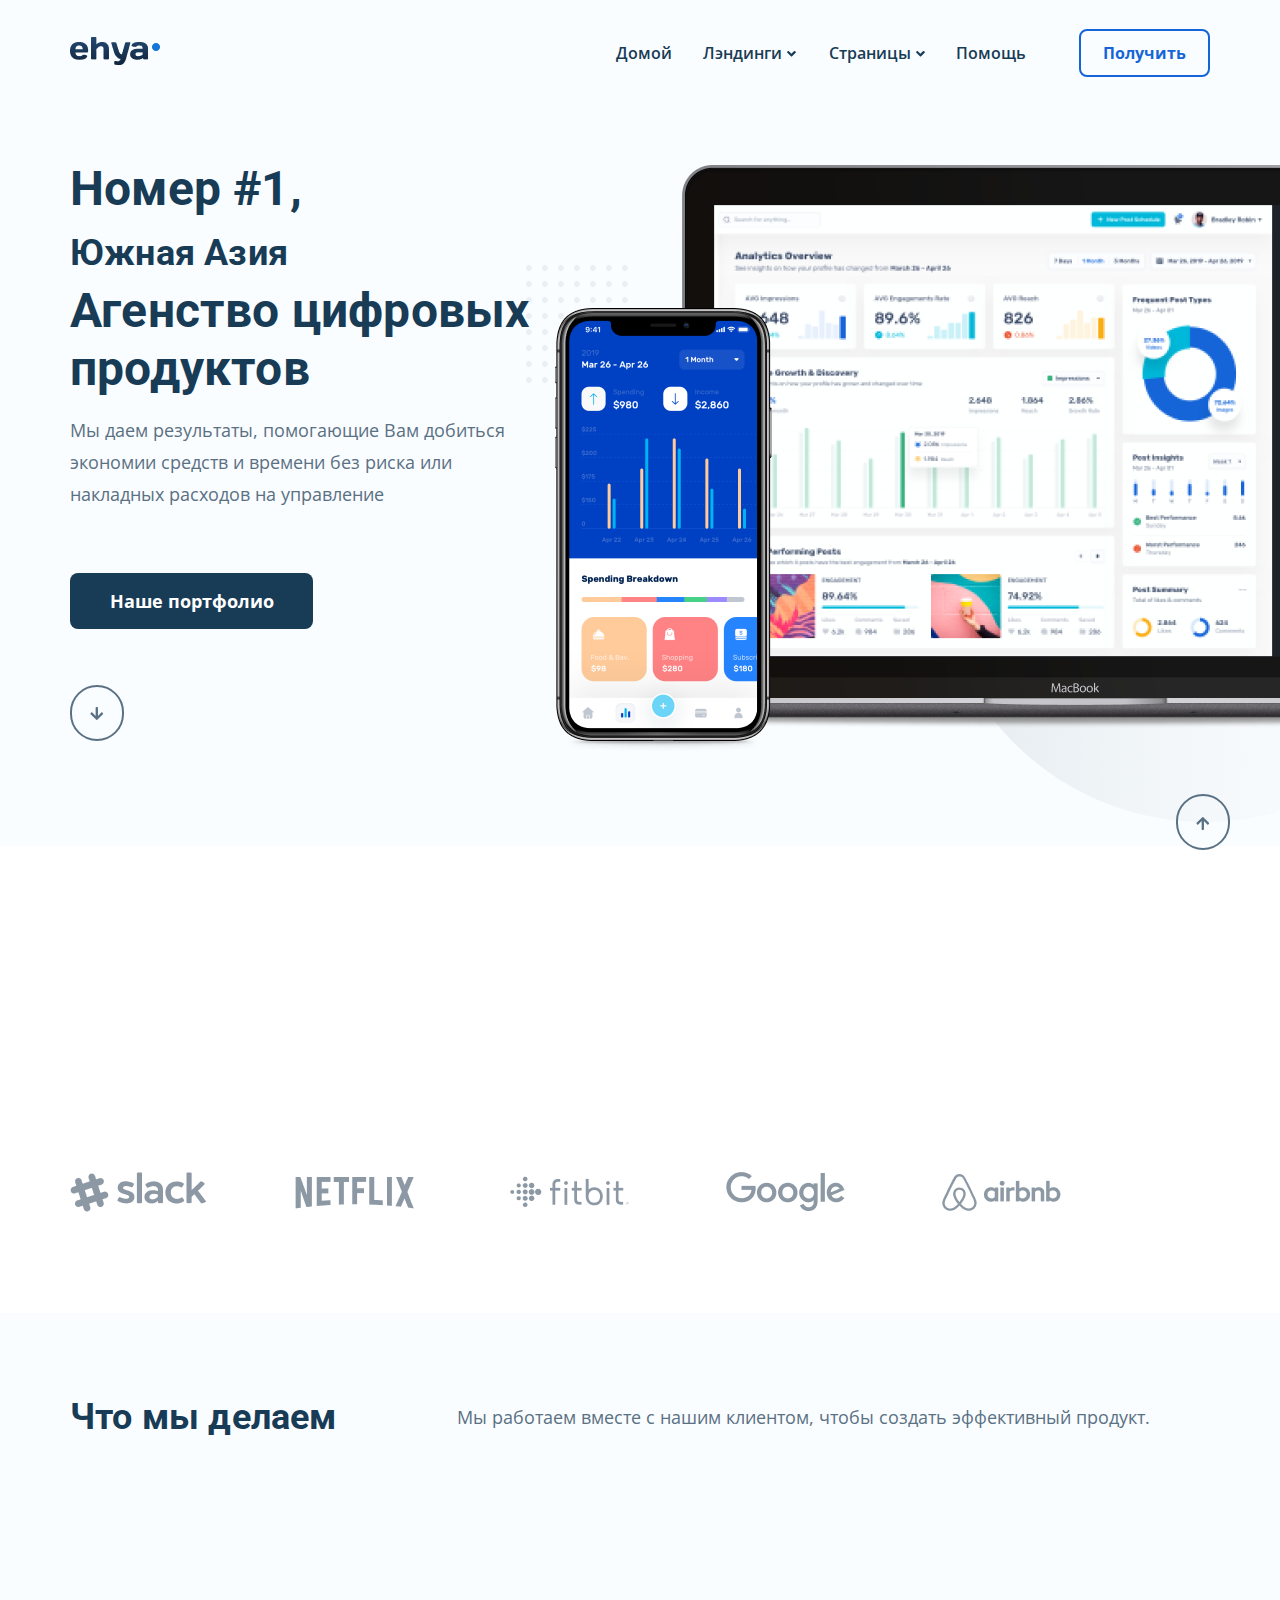
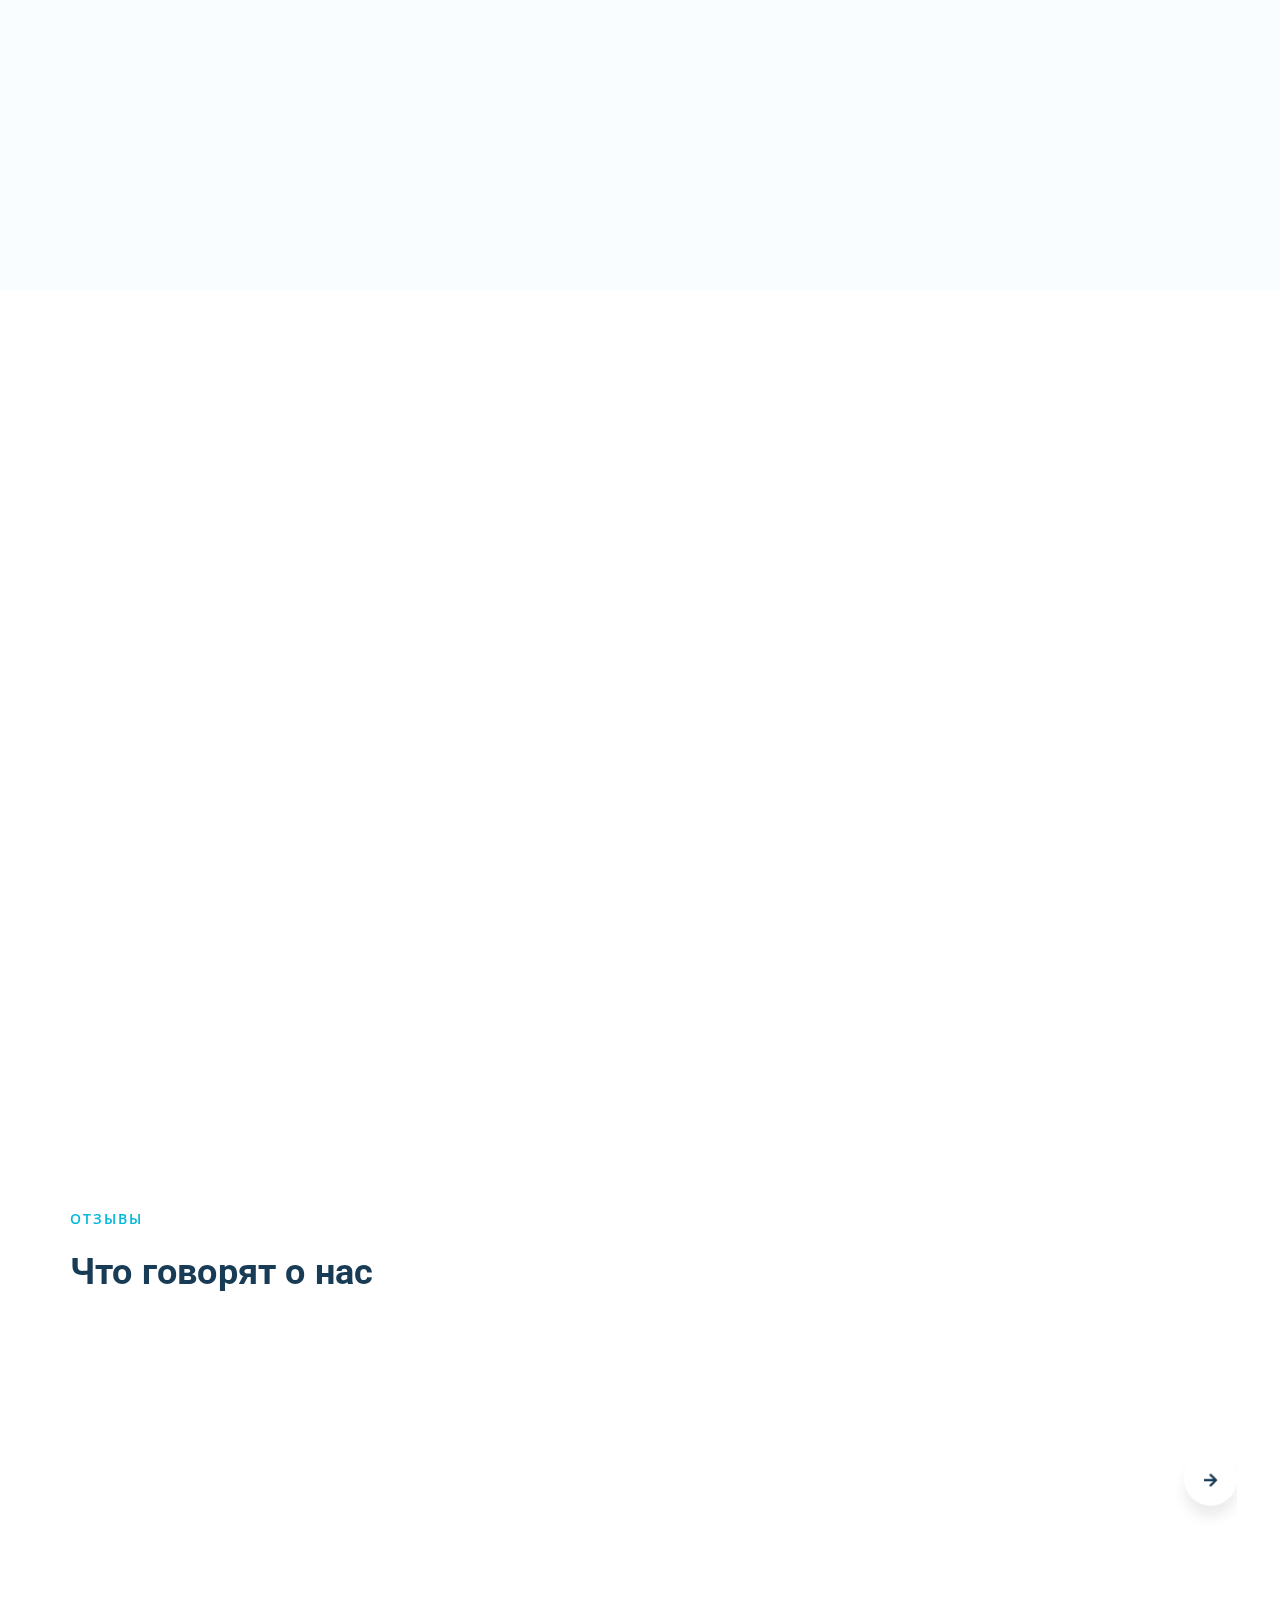
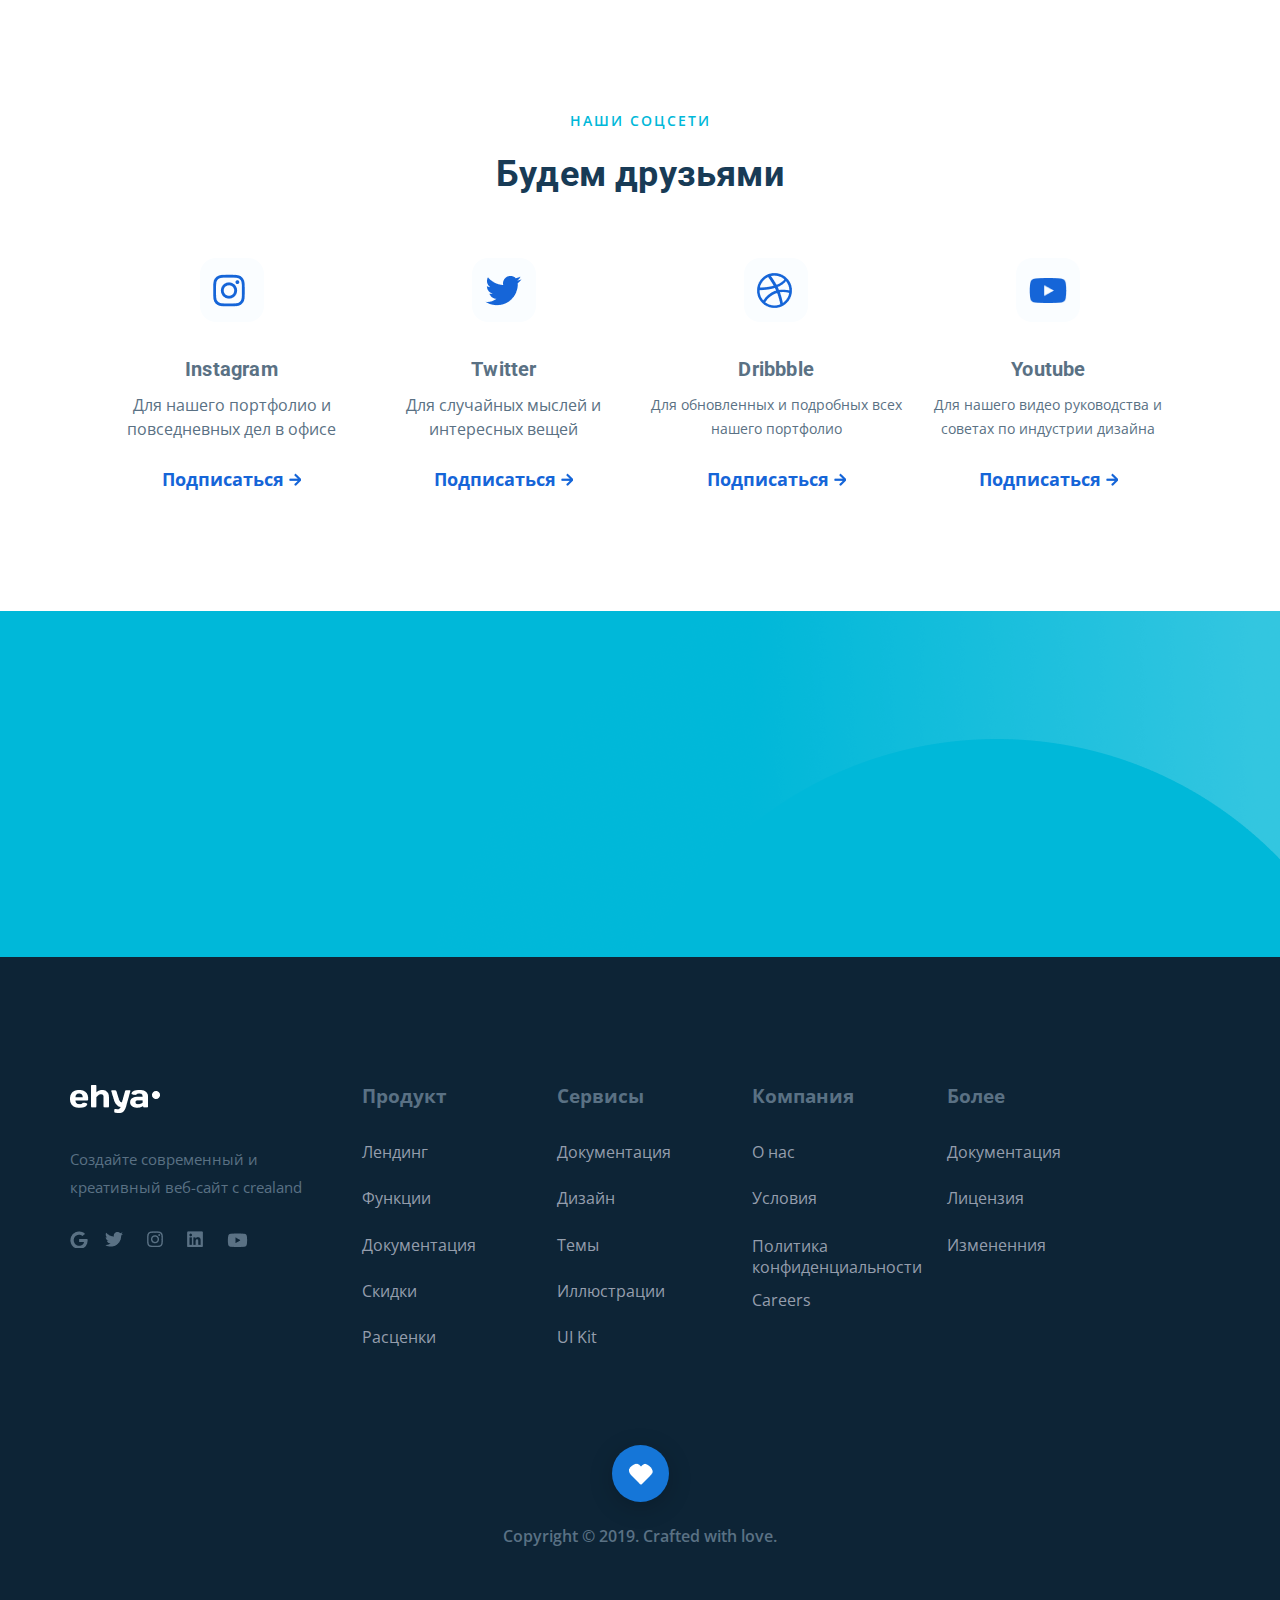
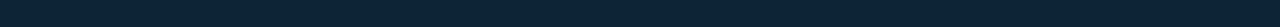
==== commit c9322204: "create: add button to top" ====
--- a/index.html
+++ b/index.html
@@ -17,7 +17,7 @@
     <title>ehya - Агентство цифровых продуктов!</title>
   </head>
   <body>
-    <header class="header">
+    <header class="header" id="top">
       <div class="container">
         <div class="navbar navbar--mobile--fixed">
           <a href="/ehya"
@@ -751,7 +751,9 @@
       <div class="container footer__container">
         <div class="footer-wrapper">
           <div class="footer-leftside">
-            <img src="img/logo-footer.png" alt="Logo" class="footer__logo" />
+            <a href="/ehya"
+              ><img src="img/logo-footer.png" alt="Logo" class="footer__logo"
+            /></a>
             <span class="footer__text"
               >Создайте современный и креативный веб-сайт с crealand</span
             >
@@ -993,6 +995,9 @@
       <!-- /.modal_modal__dialog -->
     </div>
     <!-- /.modal -->
+    <a href="#top" class="top">
+      <img src="img/down.svg" alt="Icon: Down" class="top__icon" />
+    </a>
     <script src="js/jquery-3.6.0.min.js"></script>
     <script src="js/jquery.validate.min.js"></script>
     <script src="js/jquery.mask.min.js"></script>
--- a/css/style.css
+++ b/css/style.css
@@ -1,2 +1,2 @@
-/*! normalize.css v8.0.1 | MIT License | github.com/necolas/normalize.css */html{line-height:1.15;-webkit-text-size-adjust:100%}body{margin:0}main{display:block}h1{font-size:2em;margin:0.67em 0}hr{box-sizing:content-box;height:0;overflow:visible}pre{font-family:monospace, monospace;font-size:1em}a{background-color:transparent}abbr[title]{border-bottom:none;text-decoration:underline;text-decoration:underline dotted}b,strong{font-weight:bolder}code,kbd,samp{font-family:monospace, monospace;font-size:1em}small{font-size:80%}sub,sup{font-size:75%;line-height:0;position:relative;vertical-align:baseline}sub{bottom:-0.25em}sup{top:-0.5em}img{border-style:none}button,input,optgroup,select,textarea{font-family:inherit;font-size:100%;line-height:1.15;margin:0}button,input{overflow:visible}button,select{text-transform:none}button,[type="button"],[type="reset"],[type="submit"]{-webkit-appearance:button}button::-moz-focus-inner,[type="button"]::-moz-focus-inner,[type="reset"]::-moz-focus-inner,[type="submit"]::-moz-focus-inner{border-style:none;padding:0}button:-moz-focusring,[type="button"]:-moz-focusring,[type="reset"]:-moz-focusring,[type="submit"]:-moz-focusring{outline:1px dotted ButtonText}fieldset{padding:0.35em 0.75em 0.625em}legend{box-sizing:border-box;color:inherit;display:table;max-width:100%;padding:0;white-space:normal}progress{vertical-align:baseline}textarea{overflow:auto}[type="checkbox"],[type="radio"]{box-sizing:border-box;padding:0}[type="number"]::-webkit-inner-spin-button,[type="number"]::-webkit-outer-spin-button{height:auto}[type="search"]{-webkit-appearance:textfield;outline-offset:-2px}[type="search"]::-webkit-search-decoration{-webkit-appearance:none}::-webkit-file-upload-button{-webkit-appearance:button;font:inherit}details{display:block}summary{display:list-item}template{display:none}[hidden]{display:none}*{box-sizing:border-box}body{font-family:'Open Sans', sans-serif;color:#5A7184;outline:none;max-width:100%;overflow-x:hidden}.container{max-width:1140px;margin:auto}img{max-width:100%}button{font-family:'Open Sans', sans-serif;cursor:pointer;outline:none}.input{background-color:#ffffff;border-radius:4px;border:none;padding:0 23px;height:50px;outline:none}.message{background-color:#ffffff;border-radius:4px;border:none;padding:18px 23px;min-height:123px;resize:none;outline:none}.error{color:#E95432}.section-title{font-family:'Open Sans', sans-serif;font-weight:600;font-size:14px;line-height:19px;letter-spacing:2px;text-transform:uppercase;color:#00B8D9;margin:0}.title{font-family:Roboto;font-weight:700;font-size:36px;line-height:48px;letter-spacing:0.2px;color:#183B56;margin:0}.description{font-weight:400;font-size:18px;line-height:32px;color:#5A7184;margin:0}.header{background-color:#FAFDFF;position:relative;min-height:846px}.navbar{display:flex;align-items:center;justify-content:space-between;padding:26px 0px 53px 0}.navbar-bottom{display:none}.navbar__menu-button{display:none}.navbar__button{font-weight:700;font-size:16px;line-height:22px;color:#1565D8;background:none;border:2px solid #1565D8;width:131px;height:48px;border-radius:8px;margin-left:53px;outline:none}.navbar-wrapper{display:flex;align-items:center}.navbar__ul{display:flex;align-items:center;justify-content:space-between;min-width:410px;padding:0;list-style:none}.navbar__item{margin-right:24px;color:#183B56}.navbar__item:last-child{margin-right:0}.navbar__item--mr--14{margin-right:14px}.navbar__item--mr--28{margin-right:28px}.navbar__link{position:relative;text-decoration:none;color:inherit;font-weight:600;font-size:16px;line-height:22px}.dropdown{padding:0 5px;position:relative}.dropdown::after{content:'';position:absolute;display:block;top:50%;left:100%;transform:translateY(-50%);background-image:url("../img/angle-down.png");background-repeat:no-repeat;width:9px;height:16px;z-index:99;background-position:center;background-size:9px}.dropdown-content{display:none;position:absolute;background-color:#fff;min-width:120px;padding:0;list-style:none;z-index:1;color:#183B56}.dropdown-content__item{padding:5px}.dropdown-content__link{color:inherit;text-decoration:none;font-weight:600;font-size:16px;line-height:22px}.dropdown:hover .dropdown-content{transition:.2s;display:block}.hero{background-color:#FAFDFF;padding-top:27px;overflow:hidden}.hero__title{margin:0;font-family:Roboto;font-weight:bold;font-size:48px;line-height:58px;letter-spacing:0.2px;color:#183B56;max-width:499px;margin-bottom:16px}.hero__small{display:block;font-size:36px;padding-top:6px}.hero__decription{max-width:457px;font-size:18px;line-height:32px;font-weight:400;color:#5A7184;margin:0 0 63px 0}.hero__button{display:block;font-weight:700;font-size:18px;line-height:25px;text-align:center;color:#fff;width:243px;height:56px;padding:16px 24px;background-color:#183B56;border-radius:8px;border:none;margin-bottom:56px;text-decoration:none}.hero__down{background:none;border-radius:2000px;padding:19px 18px 16px 18px;width:54px;height:56px;display:block;border:2px solid #5A7184}.hero__bg{position:absolute;right:0;bottom:24px}.hero__bg--mobile--visible{display:none}.modal__overlay{position:fixed;left:0;top:0;right:0;bottom:0;background-color:rgba(0,143,223,0.39);z-index:100;visibility:hidden;opacity:0;transition:opacity 0.2s}.modal__overlay--visible{visibility:visible;opacity:1}.modal__dialog{position:fixed;top:50%;left:50%;width:478px;padding:33px 88px;background-color:#183B56;transform:translate(-50%, -50%);border-radius:8px;color:#fff;z-index:101;visibility:hidden;opacity:0;transition:opacity 0.2s;overflow:auto}.modal__dialog--visible{visibility:visible;opacity:1}.modal__form{display:flex;justify-content:space-between;flex-wrap:wrap;align-items:center}.modal__close{position:absolute;right:18px;top:17px;text-decoration:none;cursor:pointer}.modal__title{font-weight:bold;font-size:20px;line-height:23px;margin-bottom:15px;text-transform:uppercase;text-align:center;margin-top:0}.modal__input{margin-top:15px;width:100%;font-size:12px;line-height:15px;font-weight:400}.modal__input:nth-child(1){margin-top:0}.modal__message{width:100%;margin-bottom:15px;margin-top:15px;font-size:12px;line-height:15px;font-weight:400}.modal__button{font-weight:bold;font-size:16px;line-height:25px;text-align:center;color:#183B56;padding:10px 20px;background-color:#fae413;border:none;border-radius:8px}.modal__info{font-style:normal;font-weight:bold;font-size:12px;line-height:15px;color:#E0E0E0}.partners{padding-top:100px;padding-bottom:98px}.partners-wrapper{display:flex;align-items:center;margin-bottom:83px;margin-top:28px}.partners__title{max-width:433px;margin:0 145px 0 0}.partners__description{max-width:514px}.partners-list__ul{list-style:none;display:flex;align-items:center;margin:0;padding:0}.partners-list__item--mobile--visible{display:none}.slack{min-width:225.15px}.netflix{min-width:215.15px}.fitbit{min-width:216.15px}.google{min-width:215.15px}.whatwedo{background-color:#FAFDFF;padding-top:80px;padding-bottom:35px}.whatwedo-wrapper{display:flex;align-items:center;margin-bottom:38px}.whatwedo__title{margin-right:120px}.services{display:flex;align-items:center;justify-content:space-between;flex-wrap:wrap}.services__item{padding:25px 24px 0px 78px;position:relative;background:#FFFFFF;border:1px solid #E5EAF4;box-shadow:0px 15px 35px rgba(0,0,0,0.05);border-radius:16px;max-width:361px;min-height:165px;margin-bottom:23px}.services__icon{position:absolute;top:30px;left:28px}.services__title{font-family:Roboto;font-weight:700;font-size:22px;line-height:33px;letter-spacing:0.2px;display:block;margin-bottom:10px}.services__description{font-size:14px;line-height:20px}.portfolio{padding-top:100px;padding-bottom:80px}.portfolio__title{margin-bottom:48px;margin-top:20px}.slider{width:100%;margin-bottom:79px}.slider__wrapper{max-width:1250px;margin:auto}.slider__container{padding-left:0;padding-right:0}.slider__items{max-width:1100px}.slider__items:nth-child(1){margin-left:55px}.slider__item{flex:0 0 33.3333333333%;margin-right:30px;max-width:360px;min-height:525px;flex-direction:column;border-radius:8px 8px 8px 8px;overflow:hidden}.slider__item:last-child{margin-right:180px}.slider__item-content{width:360px;height:400px}.slider__item-content--mobile--visible{display:none}.slider-container{line-height:250px;font-size:100px;text-align:center;height:250px;color:#fff}.slider__image{width:auto;height:400px;object-fit:cover;margin-bottom:-3px}.slider__text{padding:23px 17px 24px 24px;border:1px solid #DDE6F4;border-radius:0px 0px 8px 8px}.slider__text--border--none{border-top:none}.slider__title{font-family:Roboto;font-weight:bold;font-size:30px;line-height:40px;letter-spacing:0.2px;color:#183B56;display:block}.slider__subtitle{font-weight:600;font-size:14px;line-height:20px;display:block;margin-bottom:16px;color:#1565D8}.slider__control{position:absolute;top:-70px}.friends{text-align:center;padding-bottom:119px}.friends__container{max-width:1080px}.friends__item{max-width:263px}.friends__title{margin-bottom:60px;margin-top:20px}.friends-wrapper{display:flex;align-items:center;justify-content:space-between}.friends__image{display:flex;align-items:center;border-radius:16px;padding:13px;background-color:#FAFDFF;width:64px;height:64px;margin:auto;margin-bottom:35px}.friends__name{font-family:Roboto;font-weight:bold;font-size:20px;line-height:24px;text-align:center;letter-spacing:0.2px;margin-top:0;margin-bottom:12px}.friends__description{font-size:16px;line-height:24px;text-align:center;margin-bottom:26px;display:block}.friends__description--size--14{font-size:14px}.friends__link{font-weight:bold;font-size:18px;line-height:25px;text-align:center;color:#1565D8;text-decoration:none}.reviews{padding-bottom:100px}.reviews__container{position:relative}.reviews__title{margin-bottom:33px;margin-top:20px}.reviews__button{position:absolute;top:236px;z-index:1000;width:90px;height:90px;border:none;background-repeat:no-repeat;background-position:center;background-size:68px;background-color:transparent;outline:none;border-radius:2000px;cursor:pointer}.reviews__button--next{right:-38px;background-image:url(../img/icon/swiper-arrow.png)}.reviews__button--prev{left:-38px;background-image:url(../img/icon/swiper-arrow.png);transform:scale(-1, 1)}.swiper-container{max-width:1140px;position:static}.swiper-container--mobile--visible{display:none}.swiper-wrapper{padding-top:15px}.swiper-slide{width:45%;padding:40px 40px 35px 40px;border:1px solid #E5EAF4;border-radius:8px;height:auto}.swiper-slide--pb--32{padding-bottom:27px}.swiper-slide--bsh--yes{box-shadow:0px 15px 35px rgba(0,0,0,0.05)}.swiper-slide-wrapper{display:flex}.swiper-slide__avatar{width:58px;height:56px;border-radius:50%;object-fit:cover;margin-right:20px;margin-top:3px}.swiper-slide__avatar--mr--18{margin-right:18px}.swiper-slide__name{display:block;font-family:Roboto;font-weight:bold;font-size:24px;line-height:32px;letter-spacing:0.2px;color:#183B56;margin-bottom:5px}.swiper-slide__position{font-size:16px;line-height:28px;font-weight:400}.swiper-slide__text{font-size:14px;line-height:24px;font-weight:400;padding-top:29px;margin:0}.swiper-slide__text--lh--26{line-height:26px}.swiper-button-disabled{opacity:0}.talk{position:relative;background-color:#00B8D9;width:100%;padding-top:60px;padding-bottom:80px;text-align:center}.talk-wrapper{z-index:10;position:relative}.talk__title{font-family:Roboto;font-weight:bold;font-size:48px;line-height:60px;text-align:center;letter-spacing:0.2px;color:#fff;margin:0;margin-bottom:16px}.talk__text{font-size:18px;line-height:32px;color:#fff;margin-bottom:50px;display:block}.talk__button{font-size:16px;line-height:22px;text-align:center;font-weight:bold;color:#0D2436;background:#FFFFFF;border-radius:12px;width:220px;height:48px;border:none}.talk__bg{position:absolute;right:0;top:0}.talk__bg--mobile--visible{display:none}.footer{padding-top:128px;padding-bottom:80px;background-color:#0D2436}.footer-wrapper{display:flex;justify-content:flex-start;margin-bottom:70px}.footer-leftside{display:flex;flex-direction:column}.footer__logo{max-width:90px;margin-bottom:28px}.footer__text{font-size:15px;line-height:28px;font-weight:400;max-width:240px;margin-bottom:30px}.footer-social{display:flex;flex-wrap:wrap;align-items:center;list-style:none;margin:0;padding:0}.footer-social__item{margin-right:24px;margin-bottom:15px}.footer-social__item--mr--20{margin-right:17px}.footer-social__item--mr--none{margin-right:0}.footer-rightside{display:flex}.footer-list__title{margin:0;margin-bottom:36px}.footer-list__title--mobile--visible{display:none}.footer-list__ul{list-style:none;margin:0;padding:0}.footer-list__item{margin-bottom:28px}.footer-list__item--line--2{line-height:21px;margin-bottom:13px}.footer-list__link{text-decoration:none;color:#959EAD}.footer-list__link--mobile--visible{display:none}.products{width:165px;margin-left:52px;margin-right:30px}.soft{width:165px;margin-right:30px}.company{width:171px;margin-right:24px}.more{width:165px}.copyright{text-align:center}.copyright__icon{background:#1576D8;box-shadow:0px 5px 25px rgba(0,0,0,0.2);border-radius:2000px;padding:18px 16px 17px 16px;margin-bottom:20px}.copyright__text{font-weight:600;font-size:16px;line-height:22px}.second__header{min-height:auto}.thankyou{padding-top:50px;padding-bottom:60px}.thankyou__title{font-family:Roboto;font-weight:700;font-size:36px;line-height:48px;letter-spacing:0.2px;color:#183B56;margin:0;margin-bottom:30px}.thankyou__text{font-weight:400;font-size:18px;line-height:32px;color:#5A7184;margin:0;margin-bottom:30px}.thankyou__link{display:block;font-weight:700;font-size:18px;line-height:25px;text-align:center;color:#fff;width:263px;height:56px;padding:16px 24px;background-color:#183B56;border-radius:8px;border:none;text-decoration:none}@media (max-width: 1220px){.container{max-width:960px}.hero{padding-top:20px;min-height:680px}.hero__title{font-size:36px}.hero__decription{max-width:410px}.hero__bg{width:580px;bottom:90px}.partners__title{margin-right:55px;font-size:32px}.services__item{max-width:32%}.whatwedo__title{width:40%}.portfolio__container{text-align:center}.slider__container{padding:0 20px}.slider__items{display:flex;flex-wrap:wrap;justify-content:center;max-width:100%}.slider__items:nth-child(1){margin-left:0px}.slider__item{flex:0 0 50%;flex-wrap:wrap;max-width:359px;margin-right:40px;margin-bottom:30px}.slider__item:nth-child(1){margin-left:0px}.slider__item:last-child{margin-right:30px}.slider__item-content{max-width:359px}.slider__control{display:none}.slider__title{font-size:28px}.reviews__container{text-align:center}}@media (max-width: 992px){.container{max-width:760px;padding:0 10px}.hero{padding-top:6px;min-height:660px}.hero__title{font-size:34px;max-width:100%}.hero__small{display:inline-block;font-size:34px}.hero__decription{max-width:400px;font-size:16px;margin-bottom:45px}.hero__bg{width:500px}.section-title{text-align:center}.partners__title{min-width:48%}.partners__description{min-width:48%;font-size:16px}.partners-list__item{min-width:200px}.google{min-width:140px}.airbnb{display:none}.whatwedo-wrapper{flex-wrap:wrap}.whatwedo__title{width:100%;margin-right:0}.services__item{max-width:48%}.portfolio__title{text-align:center}.slider__item{max-width:320px}.slider__item-content{max-width:320px}.slider__title{font-size:26px;line-height:32px}.friends__description{font-size:14px}.friends__link{font-size:16px}.swiper-container--mobile--hidden{display:none}.swiper-container--mobile--visible{display:block}.swiper-slide-wrapper{justify-content:center}.reviews__container{max-width:710px}.reviews__button{top:210px}.talk-wrapper{padding:0 20px}.footer-wrapper{flex-wrap:wrap}.footer-leftside{flex-direction:row;align-items:center;justify-content:space-between;width:100%}.products{margin-left:0}}@media (max-width: 768px){.container{max-width:560px;padding:0 18px}.header{min-height:760px}.navbar{padding-left:18px;padding-right:18px}.navbar-wrapper{display:none}.navbar__menu-button{display:flex;width:30px;height:20px;border:none;background-color:transparent;align-items:center;justify-content:space-between;flex-direction:column;cursor:pointer;outline:none}.navbar--mobile--fixed{position:fixed;top:0;left:0;right:0;background-color:#FAFDFF;z-index:100}.navbar__button{margin-left:0}.navbar__item{margin-right:0;margin-bottom:15px}.navbar-bottom--visible{display:flex;flex-direction:column;position:fixed;left:0;right:0;top:102px;bottom:0;background-color:#fff;align-items:center;z-index:100}.navbar__ul{flex-direction:column}.hero{margin-top:102px}.hero-text{text-align:center}.hero__decription{max-width:100%}.hero__down{position:absolute;bottom:50px}.hero__bg{width:400px;bottom:0}.hero__button{margin:auto}.menu-button__line{width:22px;height:2px;background-color:#183B56;border-radius:30px}.dropdown-content{margin-left:100px;background-color:#FAFDFF;color:#183B56}.section-title{margin-bottom:24px}.partners{padding-top:73px;padding-bottom:80px}.partners-wrapper{padding-left:20px;padding-right:20px;flex-wrap:wrap;justify-content:center;margin-bottom:35px;margin-top:0}.partners__title{width:100%;text-align:center;margin-right:0;font-size:28px;line-height:29px;margin-bottom:15px}.partners__description{width:100%;text-align:center}.partners-list__ul{flex-wrap:wrap;justify-content:center}.partners-list__item{padding:30px}.google{max-width:120px}.airbnb{display:none}.whatwedo-wrapper{padding-left:18px;padding-right:18px}.services{padding-left:18px;padding-right:18px}.services__item{padding-bottom:15px;max-width:100%}.slider__item{max-width:235px;margin-right:15px}.slider__item:last-child(){margin-right:15px}.slider__item-content{max-width:235px}.slider__text{padding-right:10px}.slider__subtitle{font-size:10px}.slider__title{font-size:18px;line-height:28px}.friends__title{margin-bottom:32px;font-size:28px;line-height:36px;text-transform:capitalize}.friends-wrapper{flex-wrap:wrap;justify-content:center}.friends__item{max-width:45%;margin-bottom:32px}.reviews__button{position:static;display:inline-block;margin-top:13px;background-size:64px}.reviews__button--next{margin-right:15px}.reviews__button-group{display:flex;justify-content:center;align-items:center}.swiper-button-disabled{display:none}.talk{padding-top:40px;padding-bottom:60px}.talk__title{font-size:42px;line-height:56px}.footer{padding-top:48px}.footer-wrapper{margin-bottom:50px}.footer-rightside{flex-wrap:wrap}.footer-list{width:42%}.footer-list__ul{margin-bottom:39px}.footer-list__item{margin-bottom:15px}.footer-leftside{flex-wrap:wrap;order:1}.footer-social{margin:10px auto}.footer__text{margin:0 20px}}@media (max-width: 576px){.container{width:100%;padding:0}.header{min-height:785px}.navbar{padding-bottom:45px;padding-left:20px;padding-right:20px}.hero{min-height:770px}.hero__title{font-size:30px;line-height:36px;margin-bottom:7px;padding-left:20px;padding-right:20px}.hero__small{font-size:30px;line-height:36px;padding-top:0}.hero__decription{line-height:28px;margin-bottom:18px;padding-left:20px;padding-right:20px}.hero__button{margin:auto;width:220px;height:48px;font-size:16px;line-height:22px;text-transform:capitalize;margin-bottom:49px;padding:13px 24px}.hero__down{padding:14px 15px;bottom:46px;right:50%;transform:translateX(50%);width:48px;height:48px}.hero__bg{width:100%}.hero__bg--mobile--hidden{display:none}.hero__bg--mobile--visible{display:block;position:static}.partners{padding-bottom:45px}.partners-wrapper{margin-bottom:25px}.partners__description{font-size:13px;line-height:24px}.partners-list{justify-content:center}.partners-list__item{padding:0;min-width:45%;padding:0px 20px 15px 20px}.partners-list__item--mobile--hidden{display:none}.partners-list__item--mobile--visible{display:block}.partners-list__image:nth-child(2){max-width:94px}.partners-list__image:nth-child(3){max-width:94px;padding:10px}.slack{padding:0px 20px 15px 30px}.slack-image{max-width:108px}.fitbit{padding:0px 0px 11px 30px}.fitbit-image{max-width:94px}.netflix{padding:0px 26px 18px 10px}.netflix-image{max-width:94px}.google{padding:7px 26px 18px 20px}.google-image{max-width:94px}.section-title{margin-left:30px}.section-title--ml--15{margin-left:15px;margin-bottom:18px}.section-title--ml--none{margin-left:0}.section-title--mr--40{margin-right:40px}.whatwedo{padding-top:36px}.whatwedo-wrapper{text-align:center;margin-bottom:6px}.whatwedo__title{font-size:28px;line-height:36px;margin-bottom:16px}.whatwedo__description{font-size:16px;line-height:28px}.services{display:flex}.services__item{min-width:100%;padding:77px 20px 0px 24px;min-height:197px;margin-bottom:7px}.services__icon{top:20px}.services__icon--left--21{left:21px}.services__title{margin-bottom:0}.services__title--size--20{font-size:20px;line-height:24px;margin-bottom:9px}.oval{max-height:34px;width:32px}.branding{order:1}.develop{order:2}.microstock{order:3;padding-left:26px}.social{order:4}.design{order:5;padding-left:16px;padding-right:27px}.research{order:6;padding-top:71px}.portfolio{padding-top:39px;padding-bottom:0}.portfolio__title{font-size:28px;line-height:36px;margin-top:16px;margin-bottom:36px}.slider{margin-bottom:35px}.slider__container{padding-left:28px;padding-right:12px;text-align:center}.slider__image{height:300px}.slider__text{padding:21px 0;max-width:280px}.slider__text--pt--18{padding:18px 0}.slider__item{max-width:280px;min-height:410px;margin-bottom:17px;flex:1 0 100%}.slider__item:last-child{margin-right:10px}.slider__item-content{max-width:100%;height:404px}.slider__item-content--mobile--visible{display:block}.slider__item-content--mobile--hidden{display:none}.slider__subtitle{font-size:14px;margin-bottom:12px}.slider__title{font-size:24px;line-height:32px}.friends{padding-bottom:24px}.friends-wrapper{justify-content:space-between}.friends__container{padding:0px 18px 0 23px}.friends__item{max-width:130px;min-height:199px;position:relative}.friends__image{width:48px;height:48px;margin-bottom:15px;border-radius:12px;padding:12px}.friends__name{margin-bottom:8px}.friends__description{margin-bottom:12px;font-size:13px;line-height:19px}.friends__link{font-size:11px;line-height:20px;position:absolute;bottom:0;width:100%;left:50%;transform:translateX(-50%)}.swiper-container{max-width:91%}.swiper-slide{padding:20px 10px 18px 9px}.swiper-slide-wrapper{flex-wrap:wrap}.swiper-slide__user{width:100%}.swiper-slide__avatar{margin-bottom:16px;margin-right:0}.swiper-slide__name{font-size:20px;line-height:24px;margin-bottom:7px}.swiper-slide__position{font-size:11px;line-height:27px;margin-right:10px}.swiper-slide__text{margin-top:6px;padding-top:0;line-height:22px}.reviews{padding-bottom:40px}.reviews__title{font-size:28px;line-height:36px;margin-bottom:53px}.talk{padding-top:65px;padding-bottom:64px;overflow:hidden}.talk__title{font-size:28px;line-height:30px;margin-bottom:32px}.talk__text{font-size:16px;line-height:27px;margin-bottom:12px}.talk__button{width:170px}.talk__bg--mobile--visible{display:block;top:210px;overflow:hidden}.talk__bg--mobile--hidden{display:none}.footer{padding-bottom:10px}.footer__container{max-width:91%;padding:0 0 0 11px}.footer-list{width:41%}.footer-list__title{font-size:16px;line-height:22px;margin-bottom:20px}.footer-list__title--mobile--visible{display:block}.footer-list__title--mobile--hidden{display:none}.footer-list__link{font-size:14px;line-height:20px}.footer-list__link--mobile--hidden{display:none}.footer-list__link--mobile--visible{display:block}.footer-leftside{justify-content:center;flex-direction:column;margin-top:8px}.footer__text{font-size:14px;line-height:28px;text-align:center;margin:0 0 23px 0;max-width:275px;padding-right:10px}.footer__logo{width:77px;margin-bottom:16px}.footer-social{margin:0}.products,.company{margin-right:31px}.soft{margin-right:0}.copyright{display:none}.modal__dialog{width:95%;padding:15px 30px}.modal__title{padding:0 10px}.modal__button{margin-bottom:10px}}@media (min-width: 993px){.navbar__item:hover{color:#1565D8}.navbar__button:hover{color:#fff;background-color:#1565D8;transition:.2s}.dropdown-content__item:hover{color:#1565D8}.hero__down:hover{border-color:#1565D8}.hero__button:hover{box-shadow:0 0 5px #1565D8;transition:.2s}.modal__button:hover{box-shadow:0 0 5px #1565D8;transition:.2s}.thankyou__link:hover{box-shadow:0 0 5px #1565D8;transition:.2s}.friends__link:hover{display:flex;width:138px;margin:auto;justify-content:space-between;align-items:center;animation-name:move;animation-duration:0.5s;animation-fill-mode:forwards}.copyright__icon:hover{animation-name:heartbeat;animation-duration:3s;cursor:pointer}.navbar__button:hover{transition:0.4s ease;background:#4F95DA}.talk__button:hover{background:transparent;border-top:1px solid #fff;border-bottom:1px solid #fff;border-radius:0;color:#fff;transition:0.3s ease}.footer-social__item:hover{animation-name:littlebig;animation-duration:1s;animation-fill-mode:forwards}.footer-list__link:hover{color:#1565D8}@keyframes littlebig{0%{transform:scale(1)}100%{transform:scale(1.2)}}@keyframes heartbeat{0%{transform:scale(1)}20%{transform:scale(1.1)}40%{transform:scale(1)}60%{transform:scale(1.1)}80%{transform:scale(1)}100%{transform:scale(1.1)}}@keyframes move{0%{width:138px}100%{width:150px}}}@media (max-height: 490px){.modal__dialog{overflow-y:scroll;height:100%}.navbar-bottom--visible{overflow-y:scroll}}
+/*! normalize.css v8.0.1 | MIT License | github.com/necolas/normalize.css */html{line-height:1.15;-webkit-text-size-adjust:100%}body{margin:0}main{display:block}h1{font-size:2em;margin:0.67em 0}hr{box-sizing:content-box;height:0;overflow:visible}pre{font-family:monospace, monospace;font-size:1em}a{background-color:transparent}abbr[title]{border-bottom:none;text-decoration:underline;text-decoration:underline dotted}b,strong{font-weight:bolder}code,kbd,samp{font-family:monospace, monospace;font-size:1em}small{font-size:80%}sub,sup{font-size:75%;line-height:0;position:relative;vertical-align:baseline}sub{bottom:-0.25em}sup{top:-0.5em}img{border-style:none}button,input,optgroup,select,textarea{font-family:inherit;font-size:100%;line-height:1.15;margin:0}button,input{overflow:visible}button,select{text-transform:none}button,[type="button"],[type="reset"],[type="submit"]{-webkit-appearance:button}button::-moz-focus-inner,[type="button"]::-moz-focus-inner,[type="reset"]::-moz-focus-inner,[type="submit"]::-moz-focus-inner{border-style:none;padding:0}button:-moz-focusring,[type="button"]:-moz-focusring,[type="reset"]:-moz-focusring,[type="submit"]:-moz-focusring{outline:1px dotted ButtonText}fieldset{padding:0.35em 0.75em 0.625em}legend{box-sizing:border-box;color:inherit;display:table;max-width:100%;padding:0;white-space:normal}progress{vertical-align:baseline}textarea{overflow:auto}[type="checkbox"],[type="radio"]{box-sizing:border-box;padding:0}[type="number"]::-webkit-inner-spin-button,[type="number"]::-webkit-outer-spin-button{height:auto}[type="search"]{-webkit-appearance:textfield;outline-offset:-2px}[type="search"]::-webkit-search-decoration{-webkit-appearance:none}::-webkit-file-upload-button{-webkit-appearance:button;font:inherit}details{display:block}summary{display:list-item}template{display:none}[hidden]{display:none}*{box-sizing:border-box}html{position:relative}body{font-family:'Open Sans', sans-serif;color:#5A7184;outline:none;max-width:100%;overflow-x:hidden}.container{max-width:1140px;margin:auto}img{max-width:100%}button{font-family:'Open Sans', sans-serif;cursor:pointer;outline:none}.input{background-color:#ffffff;border-radius:4px;border:none;padding:0 23px;height:50px;outline:none}.message{background-color:#ffffff;border-radius:4px;border:none;padding:18px 23px;min-height:123px;resize:none;outline:none}.error{color:#E95432}.section-title{font-family:'Open Sans', sans-serif;font-weight:600;font-size:14px;line-height:19px;letter-spacing:2px;text-transform:uppercase;color:#00B8D9;margin:0}.title{font-family:Roboto;font-weight:700;font-size:36px;line-height:48px;letter-spacing:0.2px;color:#183B56;margin:0}.description{font-weight:400;font-size:18px;line-height:32px;color:#5A7184;margin:0}.top{background:none;border-radius:2000px;padding:19px 18px 16px 18px;width:54px;height:56px;display:block;border:2px solid #5A7184;position:fixed;bottom:50px;right:50px}.top__icon{transform:scale(1, -1)}.header{background-color:#FAFDFF;position:relative;min-height:846px}.navbar{display:flex;align-items:center;justify-content:space-between;padding:26px 0px 53px 0}.navbar-bottom{display:none}.navbar__menu-button{display:none}.navbar__button{font-weight:700;font-size:16px;line-height:22px;color:#1565D8;background:none;border:2px solid #1565D8;width:131px;height:48px;border-radius:8px;margin-left:53px;outline:none}.navbar-wrapper{display:flex;align-items:center}.navbar__ul{display:flex;align-items:center;justify-content:space-between;min-width:410px;padding:0;list-style:none}.navbar__item{margin-right:24px;color:#183B56}.navbar__item:last-child{margin-right:0}.navbar__item--mr--14{margin-right:14px}.navbar__item--mr--28{margin-right:28px}.navbar__link{position:relative;text-decoration:none;color:inherit;font-weight:600;font-size:16px;line-height:22px}.dropdown{padding:0 5px;position:relative}.dropdown::after{content:'';position:absolute;display:block;top:50%;left:100%;transform:translateY(-50%);background-image:url("../img/angle-down.png");background-repeat:no-repeat;width:9px;height:16px;z-index:99;background-position:center;background-size:9px}.dropdown-content{display:none;position:absolute;background-color:#fff;min-width:120px;padding:0;list-style:none;z-index:1;color:#183B56}.dropdown-content__item{padding:5px}.dropdown-content__link{color:inherit;text-decoration:none;font-weight:600;font-size:16px;line-height:22px}.dropdown:hover .dropdown-content{transition:.2s;display:block}.hero{background-color:#FAFDFF;padding-top:27px;overflow:hidden}.hero__title{margin:0;font-family:Roboto;font-weight:bold;font-size:48px;line-height:58px;letter-spacing:0.2px;color:#183B56;max-width:499px;margin-bottom:16px}.hero__small{display:block;font-size:36px;padding-top:6px}.hero__decription{max-width:457px;font-size:18px;line-height:32px;font-weight:400;color:#5A7184;margin:0 0 63px 0}.hero__button{display:block;font-weight:700;font-size:18px;line-height:25px;text-align:center;color:#fff;width:243px;height:56px;padding:16px 24px;background-color:#183B56;border-radius:8px;border:none;margin-bottom:56px;text-decoration:none}.hero__down{background:none;border-radius:2000px;padding:19px 18px 16px 18px;width:54px;height:56px;display:block;border:2px solid #5A7184}.hero__bg{position:absolute;right:0;bottom:24px}.hero__bg--mobile--visible{display:none}.modal__overlay{position:fixed;left:0;top:0;right:0;bottom:0;background-color:rgba(0,143,223,0.39);z-index:100;visibility:hidden;opacity:0;transition:opacity 0.2s}.modal__overlay--visible{visibility:visible;opacity:1}.modal__dialog{position:fixed;top:50%;left:50%;width:478px;padding:33px 88px;background-color:#183B56;transform:translate(-50%, -50%);border-radius:8px;color:#fff;z-index:101;visibility:hidden;opacity:0;transition:opacity 0.2s;overflow:auto}.modal__dialog--visible{visibility:visible;opacity:1}.modal__form{display:flex;justify-content:space-between;flex-wrap:wrap;align-items:center}.modal__close{position:absolute;right:18px;top:17px;text-decoration:none;cursor:pointer}.modal__title{font-weight:bold;font-size:20px;line-height:23px;margin-bottom:15px;text-transform:uppercase;text-align:center;margin-top:0}.modal__input{margin-top:15px;width:100%;font-size:12px;line-height:15px;font-weight:400}.modal__input:nth-child(1){margin-top:0}.modal__message{width:100%;margin-bottom:15px;margin-top:15px;font-size:12px;line-height:15px;font-weight:400}.modal__button{font-weight:bold;font-size:16px;line-height:25px;text-align:center;color:#183B56;padding:10px 20px;background-color:#fae413;border:none;border-radius:8px}.modal__info{font-style:normal;font-weight:bold;font-size:12px;line-height:15px;color:#E0E0E0}.partners{padding-top:100px;padding-bottom:98px}.partners-wrapper{display:flex;align-items:center;margin-bottom:83px;margin-top:28px}.partners__title{max-width:433px;margin:0 145px 0 0}.partners__description{max-width:514px}.partners-list__ul{list-style:none;display:flex;align-items:center;margin:0;padding:0}.partners-list__item--mobile--visible{display:none}.slack{min-width:225.15px}.netflix{min-width:215.15px}.fitbit{min-width:216.15px}.google{min-width:215.15px}.whatwedo{background-color:#FAFDFF;padding-top:80px;padding-bottom:35px}.whatwedo-wrapper{display:flex;align-items:center;margin-bottom:38px}.whatwedo__title{margin-right:120px}.services{display:flex;align-items:center;justify-content:space-between;flex-wrap:wrap}.services__item{padding:25px 24px 0px 78px;position:relative;background:#FFFFFF;border:1px solid #E5EAF4;box-shadow:0px 15px 35px rgba(0,0,0,0.05);border-radius:16px;max-width:361px;min-height:165px;margin-bottom:23px}.services__icon{position:absolute;top:30px;left:28px}.services__title{font-family:Roboto;font-weight:700;font-size:22px;line-height:33px;letter-spacing:0.2px;display:block;margin-bottom:10px}.services__description{font-size:14px;line-height:20px}.portfolio{padding-top:100px;padding-bottom:80px}.portfolio__title{margin-bottom:48px;margin-top:20px}.slider{width:100%;margin-bottom:79px}.slider__wrapper{max-width:1250px;margin:auto}.slider__container{padding-left:0;padding-right:0}.slider__items{max-width:1100px}.slider__items:nth-child(1){margin-left:55px}.slider__item{flex:0 0 33.3333333333%;margin-right:30px;max-width:360px;min-height:525px;flex-direction:column;border-radius:8px 8px 8px 8px;overflow:hidden}.slider__item:last-child{margin-right:180px}.slider__item-content{width:360px;height:400px}.slider__item-content--mobile--visible{display:none}.slider-container{line-height:250px;font-size:100px;text-align:center;height:250px;color:#fff}.slider__image{width:auto;height:400px;object-fit:cover;margin-bottom:-3px}.slider__text{padding:23px 17px 24px 24px;border:1px solid #DDE6F4;border-radius:0px 0px 8px 8px}.slider__text--border--none{border-top:none}.slider__title{font-family:Roboto;font-weight:bold;font-size:30px;line-height:40px;letter-spacing:0.2px;color:#183B56;display:block}.slider__subtitle{font-weight:600;font-size:14px;line-height:20px;display:block;margin-bottom:16px;color:#1565D8}.slider__control{position:absolute;top:-70px}.friends{text-align:center;padding-bottom:119px}.friends__container{max-width:1080px}.friends__item{max-width:263px}.friends__title{margin-bottom:60px;margin-top:20px}.friends-wrapper{display:flex;align-items:center;justify-content:space-between}.friends__image{display:flex;align-items:center;border-radius:16px;padding:13px;background-color:#FAFDFF;width:64px;height:64px;margin:auto;margin-bottom:35px}.friends__name{font-family:Roboto;font-weight:bold;font-size:20px;line-height:24px;text-align:center;letter-spacing:0.2px;margin-top:0;margin-bottom:12px}.friends__description{font-size:16px;line-height:24px;text-align:center;margin-bottom:26px;display:block}.friends__description--size--14{font-size:14px}.friends__link{font-weight:bold;font-size:18px;line-height:25px;text-align:center;color:#1565D8;text-decoration:none}.reviews{padding-bottom:100px}.reviews__container{position:relative}.reviews__title{margin-bottom:33px;margin-top:20px}.reviews__button{position:absolute;top:236px;z-index:1000;width:90px;height:90px;border:none;background-repeat:no-repeat;background-position:center;background-size:68px;background-color:transparent;outline:none;border-radius:2000px;cursor:pointer}.reviews__button--next{right:-38px;background-image:url(../img/icon/swiper-arrow.png)}.reviews__button--prev{left:-38px;background-image:url(../img/icon/swiper-arrow.png);transform:scale(-1, 1)}.swiper-container{max-width:1140px;position:static}.swiper-container--mobile--visible{display:none}.swiper-wrapper{padding-top:15px}.swiper-slide{width:45%;padding:40px 40px 35px 40px;border:1px solid #E5EAF4;border-radius:8px;height:auto}.swiper-slide--pb--32{padding-bottom:27px}.swiper-slide--bsh--yes{box-shadow:0px 15px 35px rgba(0,0,0,0.05)}.swiper-slide-wrapper{display:flex}.swiper-slide__avatar{width:58px;height:56px;border-radius:50%;object-fit:cover;margin-right:20px;margin-top:3px}.swiper-slide__avatar--mr--18{margin-right:18px}.swiper-slide__name{display:block;font-family:Roboto;font-weight:bold;font-size:24px;line-height:32px;letter-spacing:0.2px;color:#183B56;margin-bottom:5px}.swiper-slide__position{font-size:16px;line-height:28px;font-weight:400}.swiper-slide__text{font-size:14px;line-height:24px;font-weight:400;padding-top:29px;margin:0}.swiper-slide__text--lh--26{line-height:26px}.swiper-button-disabled{opacity:0}.talk{position:relative;background-color:#00B8D9;width:100%;padding-top:60px;padding-bottom:80px;text-align:center}.talk-wrapper{z-index:10;position:relative}.talk__title{font-family:Roboto;font-weight:bold;font-size:48px;line-height:60px;text-align:center;letter-spacing:0.2px;color:#fff;margin:0;margin-bottom:16px}.talk__text{font-size:18px;line-height:32px;color:#fff;margin-bottom:50px;display:block}.talk__button{font-size:16px;line-height:22px;text-align:center;font-weight:bold;color:#0D2436;background:#FFFFFF;border-radius:12px;width:220px;height:48px;border:none}.talk__bg{position:absolute;right:0;top:0}.talk__bg--mobile--visible{display:none}.footer{padding-top:128px;padding-bottom:80px;background-color:#0D2436}.footer-wrapper{display:flex;justify-content:flex-start;margin-bottom:70px}.footer-leftside{display:flex;flex-direction:column}.footer__logo{max-width:90px;margin-bottom:28px}.footer__text{font-size:15px;line-height:28px;font-weight:400;max-width:240px;margin-bottom:30px}.footer-social{display:flex;flex-wrap:wrap;align-items:center;list-style:none;margin:0;padding:0}.footer-social__item{margin-right:24px;margin-bottom:15px}.footer-social__item--mr--20{margin-right:17px}.footer-social__item--mr--none{margin-right:0}.footer-rightside{display:flex}.footer-list__title{margin:0;margin-bottom:36px}.footer-list__title--mobile--visible{display:none}.footer-list__ul{list-style:none;margin:0;padding:0}.footer-list__item{margin-bottom:28px}.footer-list__item--line--2{line-height:21px;margin-bottom:13px}.footer-list__link{text-decoration:none;color:#959EAD}.footer-list__link--mobile--visible{display:none}.products{width:165px;margin-left:52px;margin-right:30px}.soft{width:165px;margin-right:30px}.company{width:171px;margin-right:24px}.more{width:165px}.copyright{text-align:center}.copyright__icon{background:#1576D8;box-shadow:0px 5px 25px rgba(0,0,0,0.2);border-radius:2000px;padding:18px 16px 17px 16px;margin-bottom:20px}.copyright__text{font-weight:600;font-size:16px;line-height:22px}.second__header{min-height:auto}.thankyou{padding-top:50px;padding-bottom:60px}.thankyou__title{font-family:Roboto;font-weight:700;font-size:36px;line-height:48px;letter-spacing:0.2px;color:#183B56;margin:0;margin-bottom:30px}.thankyou__text{font-weight:400;font-size:18px;line-height:32px;color:#5A7184;margin:0;margin-bottom:30px}.thankyou__link{display:block;font-weight:700;font-size:18px;line-height:25px;text-align:center;color:#fff;width:263px;height:56px;padding:16px 24px;background-color:#183B56;border-radius:8px;border:none;text-decoration:none}@media (max-width: 1220px){.container{max-width:960px}.hero{padding-top:20px;min-height:680px}.hero__title{font-size:36px}.hero__decription{max-width:410px}.hero__bg{width:580px;bottom:90px}.partners__title{margin-right:55px;font-size:32px}.services__item{max-width:32%}.whatwedo__title{width:40%}.portfolio__container{text-align:center}.slider__container{padding:0 20px}.slider__items{display:flex;flex-wrap:wrap;justify-content:center;max-width:100%}.slider__items:nth-child(1){margin-left:0px}.slider__item{flex:0 0 50%;flex-wrap:wrap;max-width:359px;margin-right:40px;margin-bottom:30px}.slider__item:nth-child(1){margin-left:0px}.slider__item:last-child{margin-right:30px}.slider__item-content{max-width:359px}.slider__control{display:none}.slider__title{font-size:28px}.reviews__container{text-align:center}}@media (max-width: 992px){.container{max-width:760px;padding:0 10px}.hero{padding-top:6px;min-height:660px}.hero__title{font-size:34px;max-width:100%}.hero__small{display:inline-block;font-size:34px}.hero__decription{max-width:400px;font-size:16px;margin-bottom:45px}.hero__bg{width:500px}.section-title{text-align:center}.partners__title{min-width:48%}.partners__description{min-width:48%;font-size:16px}.partners-list__item{min-width:200px}.google{min-width:140px}.airbnb{display:none}.whatwedo-wrapper{flex-wrap:wrap}.whatwedo__title{width:100%;margin-right:0}.services__item{max-width:48%}.portfolio__title{text-align:center}.slider__item{max-width:320px}.slider__item-content{max-width:320px}.slider__title{font-size:26px;line-height:32px}.friends__description{font-size:14px}.friends__link{font-size:16px}.swiper-container--mobile--hidden{display:none}.swiper-container--mobile--visible{display:block}.swiper-slide-wrapper{justify-content:center}.reviews__container{max-width:710px}.reviews__button{top:210px}.talk-wrapper{padding:0 20px}.footer-wrapper{flex-wrap:wrap}.footer-leftside{flex-direction:row;align-items:center;justify-content:space-between;width:100%}.products{margin-left:0}}@media (max-width: 768px){.container{max-width:560px;padding:0 18px}.header{min-height:760px}.navbar{padding-left:18px;padding-right:18px}.navbar-wrapper{display:none}.navbar__menu-button{display:flex;width:30px;height:20px;border:none;background-color:transparent;align-items:center;justify-content:space-between;flex-direction:column;cursor:pointer;outline:none}.navbar--mobile--fixed{position:fixed;top:0;left:0;right:0;background-color:#FAFDFF;z-index:100}.navbar__button{margin-left:0}.navbar__item{margin-right:0;margin-bottom:15px}.navbar-bottom--visible{display:flex;flex-direction:column;position:fixed;left:0;right:0;top:102px;bottom:0;background-color:#fff;align-items:center;z-index:100}.navbar__ul{flex-direction:column}.hero{margin-top:102px}.hero-text{text-align:center}.hero__decription{max-width:100%}.hero__down{position:absolute;bottom:50px}.hero__bg{width:400px;bottom:0}.hero__button{margin:auto}.menu-button__line{width:22px;height:2px;background-color:#183B56;border-radius:30px}.dropdown-content{margin-left:100px;background-color:#FAFDFF;color:#183B56}.section-title{margin-bottom:24px}.partners{padding-top:73px;padding-bottom:80px}.partners-wrapper{padding-left:20px;padding-right:20px;flex-wrap:wrap;justify-content:center;margin-bottom:35px;margin-top:0}.partners__title{width:100%;text-align:center;margin-right:0;font-size:28px;line-height:29px;margin-bottom:15px}.partners__description{width:100%;text-align:center}.partners-list__ul{flex-wrap:wrap;justify-content:center}.partners-list__item{padding:30px}.google{max-width:120px}.airbnb{display:none}.whatwedo-wrapper{padding-left:18px;padding-right:18px}.services{padding-left:18px;padding-right:18px}.services__item{padding-bottom:15px;max-width:100%}.slider__item{max-width:235px;margin-right:15px}.slider__item:last-child(){margin-right:15px}.slider__item-content{max-width:235px}.slider__text{padding-right:10px}.slider__subtitle{font-size:10px}.slider__title{font-size:18px;line-height:28px}.friends__title{margin-bottom:32px;font-size:28px;line-height:36px;text-transform:capitalize}.friends-wrapper{flex-wrap:wrap;justify-content:center}.friends__item{max-width:45%;margin-bottom:32px}.reviews__button{position:static;display:inline-block;margin-top:13px;background-size:64px}.reviews__button--next{margin-right:15px}.reviews__button-group{display:flex;justify-content:center;align-items:center}.swiper-button-disabled{display:none}.talk{padding-top:40px;padding-bottom:60px}.talk__title{font-size:42px;line-height:56px}.footer{padding-top:48px}.footer-wrapper{margin-bottom:50px}.footer-rightside{flex-wrap:wrap}.footer-list{width:42%}.footer-list__ul{margin-bottom:39px}.footer-list__item{margin-bottom:15px}.footer-leftside{flex-wrap:wrap;order:1}.footer-social{margin:10px auto}.footer__text{margin:0 20px}}@media (max-width: 576px){.container{width:100%;padding:0}.header{min-height:785px}.navbar{padding-bottom:45px;padding-left:20px;padding-right:20px}.hero{min-height:770px}.hero__title{font-size:30px;line-height:36px;margin-bottom:7px;padding-left:20px;padding-right:20px}.hero__small{font-size:30px;line-height:36px;padding-top:0}.hero__decription{line-height:28px;margin-bottom:18px;padding-left:20px;padding-right:20px}.hero__button{margin:auto;width:220px;height:48px;font-size:16px;line-height:22px;text-transform:capitalize;margin-bottom:49px;padding:13px 24px}.hero__down{padding:14px 15px;bottom:46px;right:50%;transform:translateX(50%);width:48px;height:48px}.hero__bg{width:100%}.hero__bg--mobile--hidden{display:none}.hero__bg--mobile--visible{display:block;position:static}.partners{padding-bottom:45px}.partners-wrapper{margin-bottom:25px}.partners__description{font-size:13px;line-height:24px}.partners-list{justify-content:center}.partners-list__item{padding:0;min-width:45%;padding:0px 20px 15px 20px}.partners-list__item--mobile--hidden{display:none}.partners-list__item--mobile--visible{display:block}.partners-list__image:nth-child(2){max-width:94px}.partners-list__image:nth-child(3){max-width:94px;padding:10px}.slack{padding:0px 20px 15px 30px}.slack-image{max-width:108px}.fitbit{padding:0px 0px 11px 30px}.fitbit-image{max-width:94px}.netflix{padding:0px 26px 18px 10px}.netflix-image{max-width:94px}.google{padding:7px 26px 18px 20px}.google-image{max-width:94px}.section-title{margin-left:30px}.section-title--ml--15{margin-left:15px;margin-bottom:18px}.section-title--ml--none{margin-left:0}.section-title--mr--40{margin-right:40px}.whatwedo{padding-top:36px}.whatwedo-wrapper{text-align:center;margin-bottom:6px}.whatwedo__title{font-size:28px;line-height:36px;margin-bottom:16px}.whatwedo__description{font-size:16px;line-height:28px}.services{display:flex}.services__item{min-width:100%;padding:77px 20px 0px 24px;min-height:197px;margin-bottom:7px}.services__icon{top:20px}.services__icon--left--21{left:21px}.services__title{margin-bottom:0}.services__title--size--20{font-size:20px;line-height:24px;margin-bottom:9px}.oval{max-height:34px;width:32px}.branding{order:1}.develop{order:2}.microstock{order:3;padding-left:26px}.social{order:4}.design{order:5;padding-left:16px;padding-right:27px}.research{order:6;padding-top:71px}.portfolio{padding-top:39px;padding-bottom:0}.portfolio__title{font-size:28px;line-height:36px;margin-top:16px;margin-bottom:36px}.slider{margin-bottom:35px}.slider__container{padding-left:28px;padding-right:12px;text-align:center}.slider__image{height:300px}.slider__text{padding:21px 0;max-width:280px}.slider__text--pt--18{padding:18px 0}.slider__item{max-width:280px;min-height:410px;margin-bottom:17px;flex:1 0 100%}.slider__item:last-child{margin-right:10px}.slider__item-content{max-width:100%;height:404px}.slider__item-content--mobile--visible{display:block}.slider__item-content--mobile--hidden{display:none}.slider__subtitle{font-size:14px;margin-bottom:12px}.slider__title{font-size:24px;line-height:32px}.friends{padding-bottom:24px}.friends-wrapper{justify-content:space-between}.friends__container{padding:0px 18px 0 23px}.friends__item{max-width:130px;min-height:199px;position:relative}.friends__image{width:48px;height:48px;margin-bottom:15px;border-radius:12px;padding:12px}.friends__name{margin-bottom:8px}.friends__description{margin-bottom:12px;font-size:13px;line-height:19px}.friends__link{font-size:11px;line-height:20px;position:absolute;bottom:0;width:100%;left:50%;transform:translateX(-50%)}.swiper-container{max-width:91%}.swiper-slide{padding:20px 10px 18px 9px}.swiper-slide-wrapper{flex-wrap:wrap}.swiper-slide__user{width:100%}.swiper-slide__avatar{margin-bottom:16px;margin-right:0}.swiper-slide__name{font-size:20px;line-height:24px;margin-bottom:7px}.swiper-slide__position{font-size:11px;line-height:27px;margin-right:10px}.swiper-slide__text{margin-top:6px;padding-top:0;line-height:22px}.reviews{padding-bottom:40px}.reviews__title{font-size:28px;line-height:36px;margin-bottom:53px}.talk{padding-top:65px;padding-bottom:64px;overflow:hidden}.talk__title{font-size:28px;line-height:30px;margin-bottom:32px}.talk__text{font-size:16px;line-height:27px;margin-bottom:12px}.talk__button{width:170px}.talk__bg--mobile--visible{display:block;top:210px;overflow:hidden}.talk__bg--mobile--hidden{display:none}.footer{padding-bottom:10px}.footer__container{max-width:91%;padding:0 0 0 11px}.footer-list{width:41%}.footer-list__title{font-size:16px;line-height:22px;margin-bottom:20px}.footer-list__title--mobile--visible{display:block}.footer-list__title--mobile--hidden{display:none}.footer-list__link{font-size:14px;line-height:20px}.footer-list__link--mobile--hidden{display:none}.footer-list__link--mobile--visible{display:block}.footer-leftside{justify-content:center;flex-direction:column;margin-top:8px}.footer__text{font-size:14px;line-height:28px;text-align:center;margin:0 0 23px 0;max-width:275px;padding-right:10px}.footer__logo{width:77px;margin-bottom:16px}.footer-social{margin:0}.products,.company{margin-right:31px}.soft{margin-right:0}.copyright{display:none}.modal__dialog{width:95%;padding:15px 30px}.modal__title{padding:0 10px}.modal__button{margin-bottom:10px}}@media (min-width: 993px){.navbar__item:hover{color:#1565D8}.navbar__button:hover{color:#fff;background-color:#1565D8;transition:.2s}.dropdown-content__item:hover{color:#1565D8}.hero__down:hover{border-color:#1565D8}.hero__button:hover{box-shadow:0 0 5px #1565D8;transition:.2s}.modal__button:hover{box-shadow:0 0 5px #1565D8;transition:.2s}.thankyou__link:hover{box-shadow:0 0 5px #1565D8;transition:.2s}.friends__link:hover{display:flex;width:138px;margin:auto;justify-content:space-between;align-items:center;animation-name:move;animation-duration:0.5s;animation-fill-mode:forwards}.copyright__icon:hover{animation-name:heartbeat;animation-duration:3s;cursor:pointer}.navbar__button:hover{transition:0.4s ease;background:#4F95DA}.talk__button:hover{background:transparent;border-top:1px solid #fff;border-bottom:1px solid #fff;border-radius:0;color:#fff;transition:0.3s ease}.footer-social__item:hover{animation-name:littlebig;animation-duration:1s;animation-fill-mode:forwards}.footer-list__link:hover{color:#1565D8}@keyframes littlebig{0%{transform:scale(1)}100%{transform:scale(1.2)}}@keyframes heartbeat{0%{transform:scale(1)}20%{transform:scale(1.1)}40%{transform:scale(1)}60%{transform:scale(1.1)}80%{transform:scale(1)}100%{transform:scale(1.1)}}@keyframes move{0%{width:138px}100%{width:150px}}}@media (max-height: 490px){.modal__dialog{overflow-y:scroll;height:100%}.navbar-bottom--visible{overflow-y:scroll}}
 /*# sourceMappingURL=style.css.map */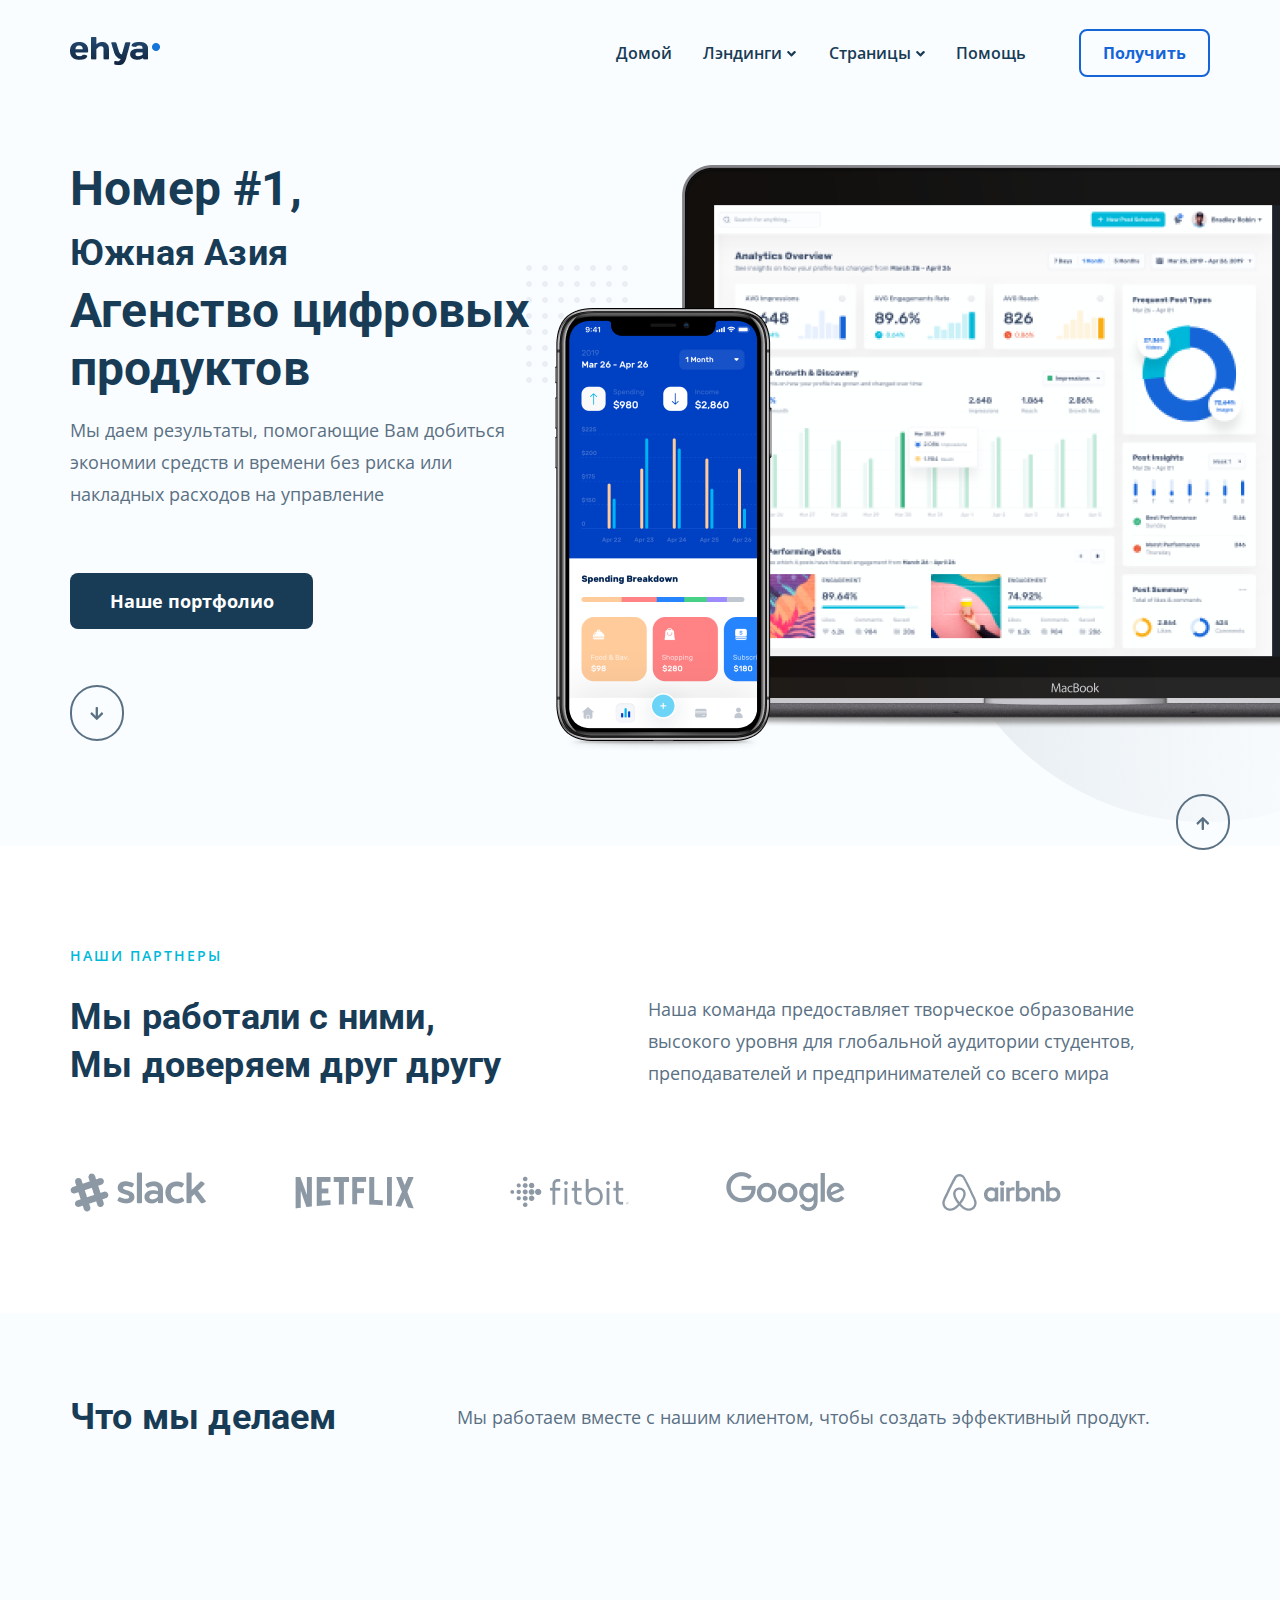
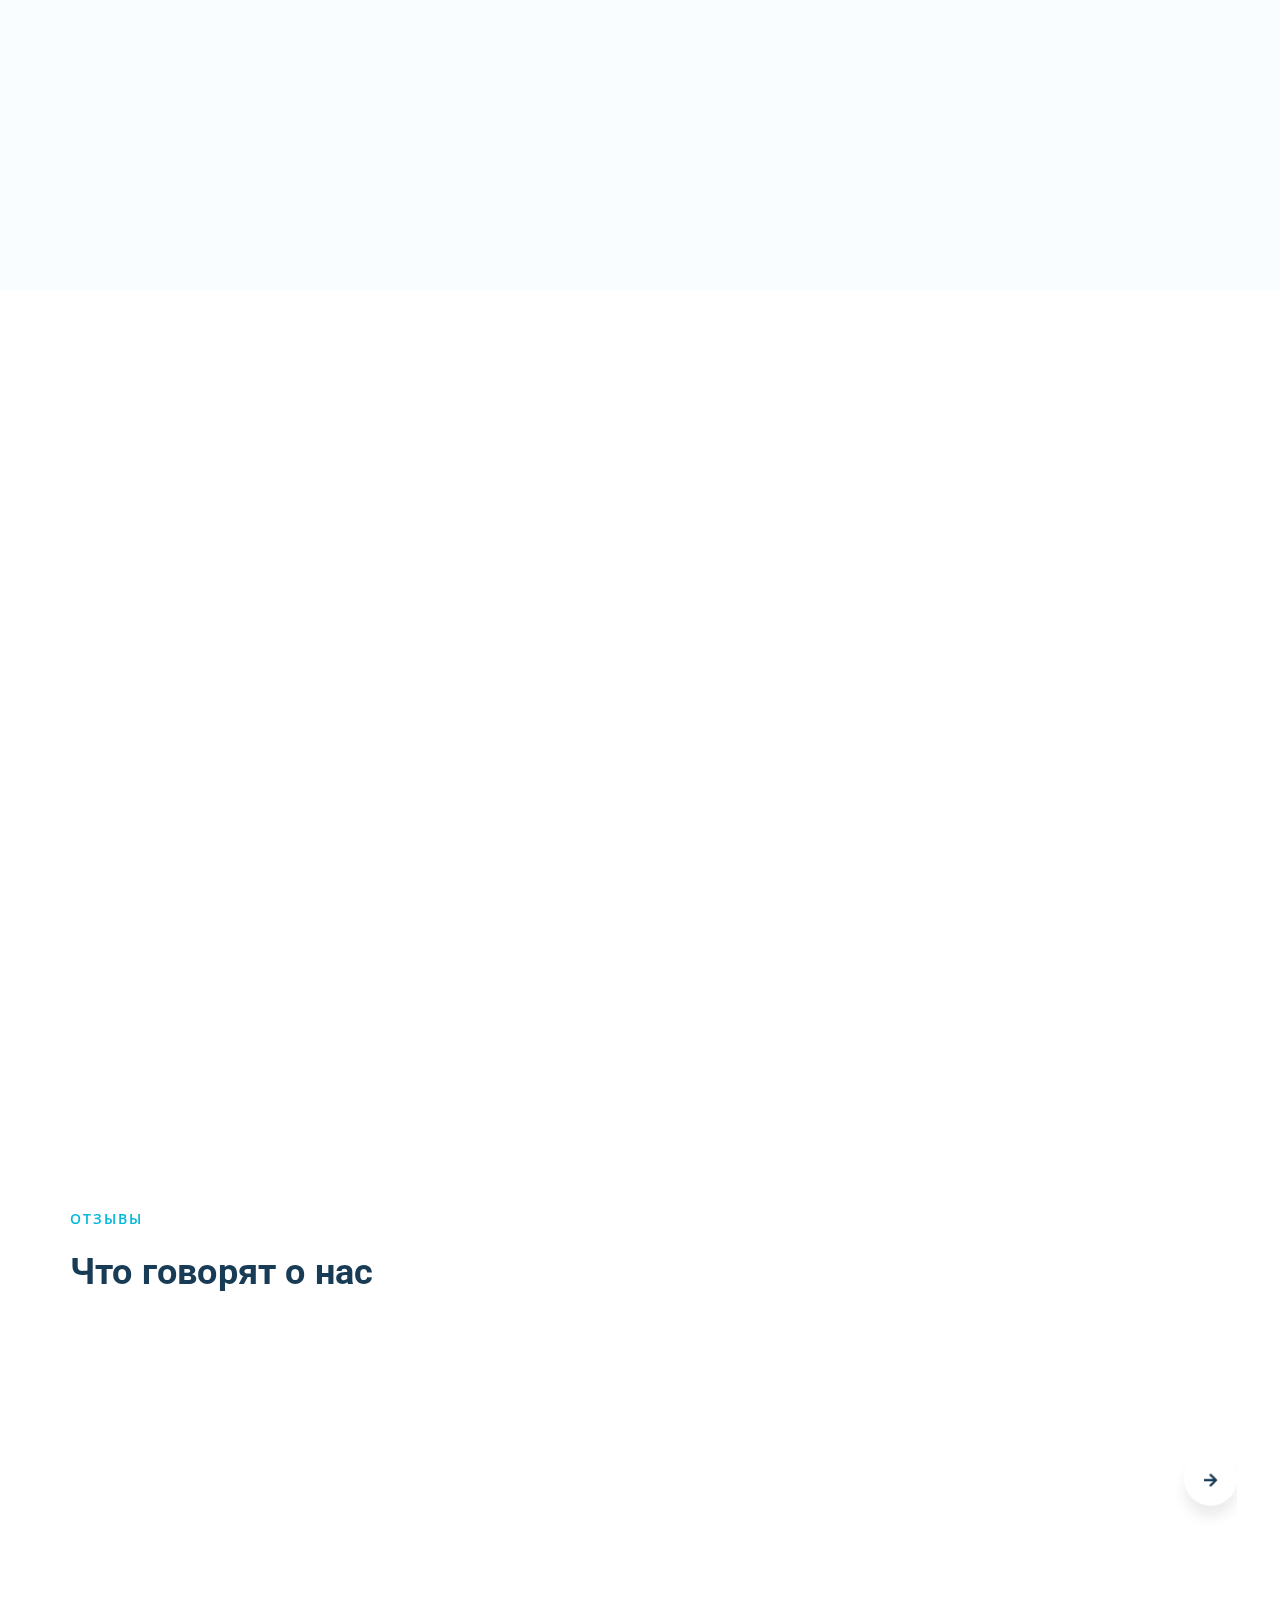
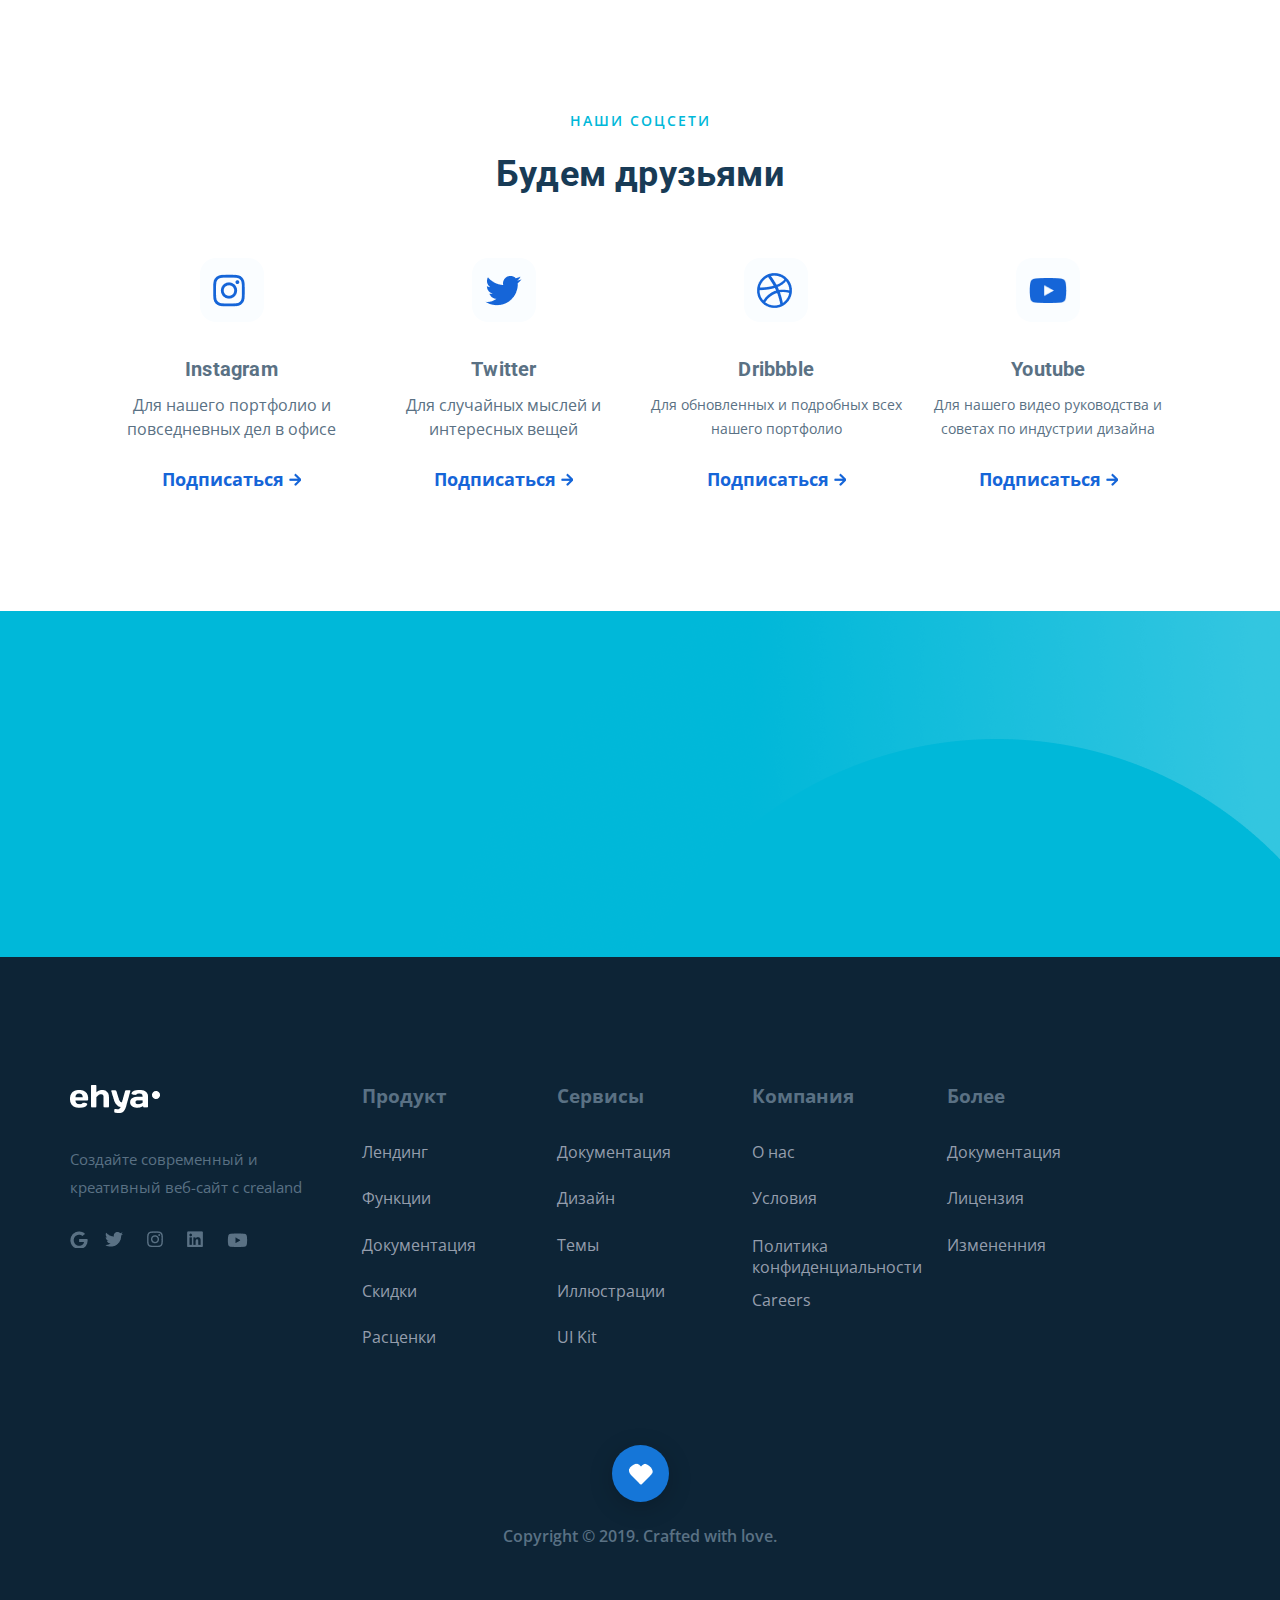
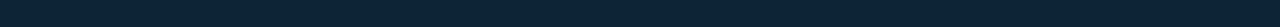
==== commit df8ece2f: "fix: final final fix" ====
--- a/index.html
+++ b/index.html
@@ -153,12 +153,12 @@
     </header>
     <section class="partners" id="partners">
       <div class="container">
-        <h3 class="section-title" data-aos="fade-right">Наши партнеры</h3>
+        <h3 class="section-title">Наши партнеры</h3>
         <div class="partners-wrapper">
-          <h2 class="partners__title title" data-aos="fade-right">
+          <h2 class="partners__title title">
             Мы работали с ними, Мы&nbsp;доверяем&nbsp;друг другу
           </h2>
-          <p class="partners__description description" data-aos="fade-left">
+          <p class="partners__description description">
             Наша команда предоставляет творческое образование высокого уровня
             для глобальной аудитории студентов, преподавателей и
             предпринимателей со всего мира
@@ -665,7 +665,10 @@
               href="https://www.instagram.com/"
               target="_blank"
               >Подписаться
-              <img src="img/icon/right-blue.png" alt="Icon: Arrow-right"
+              <img
+                src="img/icon/right-blue.png"
+                alt="Icon: Arrow-right"
+                class="friends__arrow"
             /></a>
           </div>
           <div class="friends__item">
@@ -681,7 +684,10 @@
               >Для случайных мыслей и интересных вещей</span
             ><a class="friends__link" href="https://twitter.com/" target="blank"
               >Подписаться
-              <img src="img/icon/right-blue.png" alt="Icon: Arrow-right"
+              <img
+                src="img/icon/right-blue.png"
+                alt="Icon: Arrow-right"
+                class="friends__arrow"
             /></a>
           </div>
           <div class="friends__item">
@@ -700,7 +706,10 @@
               href="https://dribbble.com/"
               target="_blank"
               >Подписаться
-              <img src="img/icon/right-blue.png" alt="Icon: Arrow-right"
+              <img
+                src="img/icon/right-blue.png"
+                alt="Icon: Arrow-right"
+                class="friends__arrow"
             /></a>
           </div>
           <div class="friends__item">
@@ -719,7 +728,10 @@
               href="https://www.youtube.com/"
               target="_blank"
               >Подписаться
-              <img src="img/icon/right-blue.png" alt="Icon: Arrow-right"
+              <img
+                src="img/icon/right-blue.png"
+                alt="Icon: Arrow-right"
+                class="friends__arrow"
             /></a>
           </div>
         </div>
--- a/css/style.css
+++ b/css/style.css
@@ -1,2 +1,2 @@
-/*! normalize.css v8.0.1 | MIT License | github.com/necolas/normalize.css */html{line-height:1.15;-webkit-text-size-adjust:100%}body{margin:0}main{display:block}h1{font-size:2em;margin:0.67em 0}hr{box-sizing:content-box;height:0;overflow:visible}pre{font-family:monospace, monospace;font-size:1em}a{background-color:transparent}abbr[title]{border-bottom:none;text-decoration:underline;text-decoration:underline dotted}b,strong{font-weight:bolder}code,kbd,samp{font-family:monospace, monospace;font-size:1em}small{font-size:80%}sub,sup{font-size:75%;line-height:0;position:relative;vertical-align:baseline}sub{bottom:-0.25em}sup{top:-0.5em}img{border-style:none}button,input,optgroup,select,textarea{font-family:inherit;font-size:100%;line-height:1.15;margin:0}button,input{overflow:visible}button,select{text-transform:none}button,[type="button"],[type="reset"],[type="submit"]{-webkit-appearance:button}button::-moz-focus-inner,[type="button"]::-moz-focus-inner,[type="reset"]::-moz-focus-inner,[type="submit"]::-moz-focus-inner{border-style:none;padding:0}button:-moz-focusring,[type="button"]:-moz-focusring,[type="reset"]:-moz-focusring,[type="submit"]:-moz-focusring{outline:1px dotted ButtonText}fieldset{padding:0.35em 0.75em 0.625em}legend{box-sizing:border-box;color:inherit;display:table;max-width:100%;padding:0;white-space:normal}progress{vertical-align:baseline}textarea{overflow:auto}[type="checkbox"],[type="radio"]{box-sizing:border-box;padding:0}[type="number"]::-webkit-inner-spin-button,[type="number"]::-webkit-outer-spin-button{height:auto}[type="search"]{-webkit-appearance:textfield;outline-offset:-2px}[type="search"]::-webkit-search-decoration{-webkit-appearance:none}::-webkit-file-upload-button{-webkit-appearance:button;font:inherit}details{display:block}summary{display:list-item}template{display:none}[hidden]{display:none}*{box-sizing:border-box}html{position:relative}body{font-family:'Open Sans', sans-serif;color:#5A7184;outline:none;max-width:100%;overflow-x:hidden}.container{max-width:1140px;margin:auto}img{max-width:100%}button{font-family:'Open Sans', sans-serif;cursor:pointer;outline:none}.input{background-color:#ffffff;border-radius:4px;border:none;padding:0 23px;height:50px;outline:none}.message{background-color:#ffffff;border-radius:4px;border:none;padding:18px 23px;min-height:123px;resize:none;outline:none}.error{color:#E95432}.section-title{font-family:'Open Sans', sans-serif;font-weight:600;font-size:14px;line-height:19px;letter-spacing:2px;text-transform:uppercase;color:#00B8D9;margin:0}.title{font-family:Roboto;font-weight:700;font-size:36px;line-height:48px;letter-spacing:0.2px;color:#183B56;margin:0}.description{font-weight:400;font-size:18px;line-height:32px;color:#5A7184;margin:0}.top{background:none;border-radius:2000px;padding:19px 18px 16px 18px;width:54px;height:56px;display:block;border:2px solid #5A7184;position:fixed;bottom:50px;right:50px}.top__icon{transform:scale(1, -1)}.header{background-color:#FAFDFF;position:relative;min-height:846px}.navbar{display:flex;align-items:center;justify-content:space-between;padding:26px 0px 53px 0}.navbar-bottom{display:none}.navbar__menu-button{display:none}.navbar__button{font-weight:700;font-size:16px;line-height:22px;color:#1565D8;background:none;border:2px solid #1565D8;width:131px;height:48px;border-radius:8px;margin-left:53px;outline:none}.navbar-wrapper{display:flex;align-items:center}.navbar__ul{display:flex;align-items:center;justify-content:space-between;min-width:410px;padding:0;list-style:none}.navbar__item{margin-right:24px;color:#183B56}.navbar__item:last-child{margin-right:0}.navbar__item--mr--14{margin-right:14px}.navbar__item--mr--28{margin-right:28px}.navbar__link{position:relative;text-decoration:none;color:inherit;font-weight:600;font-size:16px;line-height:22px}.dropdown{padding:0 5px;position:relative}.dropdown::after{content:'';position:absolute;display:block;top:50%;left:100%;transform:translateY(-50%);background-image:url("../img/angle-down.png");background-repeat:no-repeat;width:9px;height:16px;z-index:99;background-position:center;background-size:9px}.dropdown-content{display:none;position:absolute;background-color:#fff;min-width:120px;padding:0;list-style:none;z-index:1;color:#183B56}.dropdown-content__item{padding:5px}.dropdown-content__link{color:inherit;text-decoration:none;font-weight:600;font-size:16px;line-height:22px}.dropdown:hover .dropdown-content{transition:.2s;display:block}.hero{background-color:#FAFDFF;padding-top:27px;overflow:hidden}.hero__title{margin:0;font-family:Roboto;font-weight:bold;font-size:48px;line-height:58px;letter-spacing:0.2px;color:#183B56;max-width:499px;margin-bottom:16px}.hero__small{display:block;font-size:36px;padding-top:6px}.hero__decription{max-width:457px;font-size:18px;line-height:32px;font-weight:400;color:#5A7184;margin:0 0 63px 0}.hero__button{display:block;font-weight:700;font-size:18px;line-height:25px;text-align:center;color:#fff;width:243px;height:56px;padding:16px 24px;background-color:#183B56;border-radius:8px;border:none;margin-bottom:56px;text-decoration:none}.hero__down{background:none;border-radius:2000px;padding:19px 18px 16px 18px;width:54px;height:56px;display:block;border:2px solid #5A7184}.hero__bg{position:absolute;right:0;bottom:24px}.hero__bg--mobile--visible{display:none}.modal__overlay{position:fixed;left:0;top:0;right:0;bottom:0;background-color:rgba(0,143,223,0.39);z-index:100;visibility:hidden;opacity:0;transition:opacity 0.2s}.modal__overlay--visible{visibility:visible;opacity:1}.modal__dialog{position:fixed;top:50%;left:50%;width:478px;padding:33px 88px;background-color:#183B56;transform:translate(-50%, -50%);border-radius:8px;color:#fff;z-index:101;visibility:hidden;opacity:0;transition:opacity 0.2s;overflow:auto}.modal__dialog--visible{visibility:visible;opacity:1}.modal__form{display:flex;justify-content:space-between;flex-wrap:wrap;align-items:center}.modal__close{position:absolute;right:18px;top:17px;text-decoration:none;cursor:pointer}.modal__title{font-weight:bold;font-size:20px;line-height:23px;margin-bottom:15px;text-transform:uppercase;text-align:center;margin-top:0}.modal__input{margin-top:15px;width:100%;font-size:12px;line-height:15px;font-weight:400}.modal__input:nth-child(1){margin-top:0}.modal__message{width:100%;margin-bottom:15px;margin-top:15px;font-size:12px;line-height:15px;font-weight:400}.modal__button{font-weight:bold;font-size:16px;line-height:25px;text-align:center;color:#183B56;padding:10px 20px;background-color:#fae413;border:none;border-radius:8px}.modal__info{font-style:normal;font-weight:bold;font-size:12px;line-height:15px;color:#E0E0E0}.partners{padding-top:100px;padding-bottom:98px}.partners-wrapper{display:flex;align-items:center;margin-bottom:83px;margin-top:28px}.partners__title{max-width:433px;margin:0 145px 0 0}.partners__description{max-width:514px}.partners-list__ul{list-style:none;display:flex;align-items:center;margin:0;padding:0}.partners-list__item--mobile--visible{display:none}.slack{min-width:225.15px}.netflix{min-width:215.15px}.fitbit{min-width:216.15px}.google{min-width:215.15px}.whatwedo{background-color:#FAFDFF;padding-top:80px;padding-bottom:35px}.whatwedo-wrapper{display:flex;align-items:center;margin-bottom:38px}.whatwedo__title{margin-right:120px}.services{display:flex;align-items:center;justify-content:space-between;flex-wrap:wrap}.services__item{padding:25px 24px 0px 78px;position:relative;background:#FFFFFF;border:1px solid #E5EAF4;box-shadow:0px 15px 35px rgba(0,0,0,0.05);border-radius:16px;max-width:361px;min-height:165px;margin-bottom:23px}.services__icon{position:absolute;top:30px;left:28px}.services__title{font-family:Roboto;font-weight:700;font-size:22px;line-height:33px;letter-spacing:0.2px;display:block;margin-bottom:10px}.services__description{font-size:14px;line-height:20px}.portfolio{padding-top:100px;padding-bottom:80px}.portfolio__title{margin-bottom:48px;margin-top:20px}.slider{width:100%;margin-bottom:79px}.slider__wrapper{max-width:1250px;margin:auto}.slider__container{padding-left:0;padding-right:0}.slider__items{max-width:1100px}.slider__items:nth-child(1){margin-left:55px}.slider__item{flex:0 0 33.3333333333%;margin-right:30px;max-width:360px;min-height:525px;flex-direction:column;border-radius:8px 8px 8px 8px;overflow:hidden}.slider__item:last-child{margin-right:180px}.slider__item-content{width:360px;height:400px}.slider__item-content--mobile--visible{display:none}.slider-container{line-height:250px;font-size:100px;text-align:center;height:250px;color:#fff}.slider__image{width:auto;height:400px;object-fit:cover;margin-bottom:-3px}.slider__text{padding:23px 17px 24px 24px;border:1px solid #DDE6F4;border-radius:0px 0px 8px 8px}.slider__text--border--none{border-top:none}.slider__title{font-family:Roboto;font-weight:bold;font-size:30px;line-height:40px;letter-spacing:0.2px;color:#183B56;display:block}.slider__subtitle{font-weight:600;font-size:14px;line-height:20px;display:block;margin-bottom:16px;color:#1565D8}.slider__control{position:absolute;top:-70px}.friends{text-align:center;padding-bottom:119px}.friends__container{max-width:1080px}.friends__item{max-width:263px}.friends__title{margin-bottom:60px;margin-top:20px}.friends-wrapper{display:flex;align-items:center;justify-content:space-between}.friends__image{display:flex;align-items:center;border-radius:16px;padding:13px;background-color:#FAFDFF;width:64px;height:64px;margin:auto;margin-bottom:35px}.friends__name{font-family:Roboto;font-weight:bold;font-size:20px;line-height:24px;text-align:center;letter-spacing:0.2px;margin-top:0;margin-bottom:12px}.friends__description{font-size:16px;line-height:24px;text-align:center;margin-bottom:26px;display:block}.friends__description--size--14{font-size:14px}.friends__link{font-weight:bold;font-size:18px;line-height:25px;text-align:center;color:#1565D8;text-decoration:none}.reviews{padding-bottom:100px}.reviews__container{position:relative}.reviews__title{margin-bottom:33px;margin-top:20px}.reviews__button{position:absolute;top:236px;z-index:1000;width:90px;height:90px;border:none;background-repeat:no-repeat;background-position:center;background-size:68px;background-color:transparent;outline:none;border-radius:2000px;cursor:pointer}.reviews__button--next{right:-38px;background-image:url(../img/icon/swiper-arrow.png)}.reviews__button--prev{left:-38px;background-image:url(../img/icon/swiper-arrow.png);transform:scale(-1, 1)}.swiper-container{max-width:1140px;position:static}.swiper-container--mobile--visible{display:none}.swiper-wrapper{padding-top:15px}.swiper-slide{width:45%;padding:40px 40px 35px 40px;border:1px solid #E5EAF4;border-radius:8px;height:auto}.swiper-slide--pb--32{padding-bottom:27px}.swiper-slide--bsh--yes{box-shadow:0px 15px 35px rgba(0,0,0,0.05)}.swiper-slide-wrapper{display:flex}.swiper-slide__avatar{width:58px;height:56px;border-radius:50%;object-fit:cover;margin-right:20px;margin-top:3px}.swiper-slide__avatar--mr--18{margin-right:18px}.swiper-slide__name{display:block;font-family:Roboto;font-weight:bold;font-size:24px;line-height:32px;letter-spacing:0.2px;color:#183B56;margin-bottom:5px}.swiper-slide__position{font-size:16px;line-height:28px;font-weight:400}.swiper-slide__text{font-size:14px;line-height:24px;font-weight:400;padding-top:29px;margin:0}.swiper-slide__text--lh--26{line-height:26px}.swiper-button-disabled{opacity:0}.talk{position:relative;background-color:#00B8D9;width:100%;padding-top:60px;padding-bottom:80px;text-align:center}.talk-wrapper{z-index:10;position:relative}.talk__title{font-family:Roboto;font-weight:bold;font-size:48px;line-height:60px;text-align:center;letter-spacing:0.2px;color:#fff;margin:0;margin-bottom:16px}.talk__text{font-size:18px;line-height:32px;color:#fff;margin-bottom:50px;display:block}.talk__button{font-size:16px;line-height:22px;text-align:center;font-weight:bold;color:#0D2436;background:#FFFFFF;border-radius:12px;width:220px;height:48px;border:none}.talk__bg{position:absolute;right:0;top:0}.talk__bg--mobile--visible{display:none}.footer{padding-top:128px;padding-bottom:80px;background-color:#0D2436}.footer-wrapper{display:flex;justify-content:flex-start;margin-bottom:70px}.footer-leftside{display:flex;flex-direction:column}.footer__logo{max-width:90px;margin-bottom:28px}.footer__text{font-size:15px;line-height:28px;font-weight:400;max-width:240px;margin-bottom:30px}.footer-social{display:flex;flex-wrap:wrap;align-items:center;list-style:none;margin:0;padding:0}.footer-social__item{margin-right:24px;margin-bottom:15px}.footer-social__item--mr--20{margin-right:17px}.footer-social__item--mr--none{margin-right:0}.footer-rightside{display:flex}.footer-list__title{margin:0;margin-bottom:36px}.footer-list__title--mobile--visible{display:none}.footer-list__ul{list-style:none;margin:0;padding:0}.footer-list__item{margin-bottom:28px}.footer-list__item--line--2{line-height:21px;margin-bottom:13px}.footer-list__link{text-decoration:none;color:#959EAD}.footer-list__link--mobile--visible{display:none}.products{width:165px;margin-left:52px;margin-right:30px}.soft{width:165px;margin-right:30px}.company{width:171px;margin-right:24px}.more{width:165px}.copyright{text-align:center}.copyright__icon{background:#1576D8;box-shadow:0px 5px 25px rgba(0,0,0,0.2);border-radius:2000px;padding:18px 16px 17px 16px;margin-bottom:20px}.copyright__text{font-weight:600;font-size:16px;line-height:22px}.second__header{min-height:auto}.thankyou{padding-top:50px;padding-bottom:60px}.thankyou__title{font-family:Roboto;font-weight:700;font-size:36px;line-height:48px;letter-spacing:0.2px;color:#183B56;margin:0;margin-bottom:30px}.thankyou__text{font-weight:400;font-size:18px;line-height:32px;color:#5A7184;margin:0;margin-bottom:30px}.thankyou__link{display:block;font-weight:700;font-size:18px;line-height:25px;text-align:center;color:#fff;width:263px;height:56px;padding:16px 24px;background-color:#183B56;border-radius:8px;border:none;text-decoration:none}@media (max-width: 1220px){.container{max-width:960px}.hero{padding-top:20px;min-height:680px}.hero__title{font-size:36px}.hero__decription{max-width:410px}.hero__bg{width:580px;bottom:90px}.partners__title{margin-right:55px;font-size:32px}.services__item{max-width:32%}.whatwedo__title{width:40%}.portfolio__container{text-align:center}.slider__container{padding:0 20px}.slider__items{display:flex;flex-wrap:wrap;justify-content:center;max-width:100%}.slider__items:nth-child(1){margin-left:0px}.slider__item{flex:0 0 50%;flex-wrap:wrap;max-width:359px;margin-right:40px;margin-bottom:30px}.slider__item:nth-child(1){margin-left:0px}.slider__item:last-child{margin-right:30px}.slider__item-content{max-width:359px}.slider__control{display:none}.slider__title{font-size:28px}.reviews__container{text-align:center}}@media (max-width: 992px){.container{max-width:760px;padding:0 10px}.hero{padding-top:6px;min-height:660px}.hero__title{font-size:34px;max-width:100%}.hero__small{display:inline-block;font-size:34px}.hero__decription{max-width:400px;font-size:16px;margin-bottom:45px}.hero__bg{width:500px}.section-title{text-align:center}.partners__title{min-width:48%}.partners__description{min-width:48%;font-size:16px}.partners-list__item{min-width:200px}.google{min-width:140px}.airbnb{display:none}.whatwedo-wrapper{flex-wrap:wrap}.whatwedo__title{width:100%;margin-right:0}.services__item{max-width:48%}.portfolio__title{text-align:center}.slider__item{max-width:320px}.slider__item-content{max-width:320px}.slider__title{font-size:26px;line-height:32px}.friends__description{font-size:14px}.friends__link{font-size:16px}.swiper-container--mobile--hidden{display:none}.swiper-container--mobile--visible{display:block}.swiper-slide-wrapper{justify-content:center}.reviews__container{max-width:710px}.reviews__button{top:210px}.talk-wrapper{padding:0 20px}.footer-wrapper{flex-wrap:wrap}.footer-leftside{flex-direction:row;align-items:center;justify-content:space-between;width:100%}.products{margin-left:0}}@media (max-width: 768px){.container{max-width:560px;padding:0 18px}.header{min-height:760px}.navbar{padding-left:18px;padding-right:18px}.navbar-wrapper{display:none}.navbar__menu-button{display:flex;width:30px;height:20px;border:none;background-color:transparent;align-items:center;justify-content:space-between;flex-direction:column;cursor:pointer;outline:none}.navbar--mobile--fixed{position:fixed;top:0;left:0;right:0;background-color:#FAFDFF;z-index:100}.navbar__button{margin-left:0}.navbar__item{margin-right:0;margin-bottom:15px}.navbar-bottom--visible{display:flex;flex-direction:column;position:fixed;left:0;right:0;top:102px;bottom:0;background-color:#fff;align-items:center;z-index:100}.navbar__ul{flex-direction:column}.hero{margin-top:102px}.hero-text{text-align:center}.hero__decription{max-width:100%}.hero__down{position:absolute;bottom:50px}.hero__bg{width:400px;bottom:0}.hero__button{margin:auto}.menu-button__line{width:22px;height:2px;background-color:#183B56;border-radius:30px}.dropdown-content{margin-left:100px;background-color:#FAFDFF;color:#183B56}.section-title{margin-bottom:24px}.partners{padding-top:73px;padding-bottom:80px}.partners-wrapper{padding-left:20px;padding-right:20px;flex-wrap:wrap;justify-content:center;margin-bottom:35px;margin-top:0}.partners__title{width:100%;text-align:center;margin-right:0;font-size:28px;line-height:29px;margin-bottom:15px}.partners__description{width:100%;text-align:center}.partners-list__ul{flex-wrap:wrap;justify-content:center}.partners-list__item{padding:30px}.google{max-width:120px}.airbnb{display:none}.whatwedo-wrapper{padding-left:18px;padding-right:18px}.services{padding-left:18px;padding-right:18px}.services__item{padding-bottom:15px;max-width:100%}.slider__item{max-width:235px;margin-right:15px}.slider__item:last-child(){margin-right:15px}.slider__item-content{max-width:235px}.slider__text{padding-right:10px}.slider__subtitle{font-size:10px}.slider__title{font-size:18px;line-height:28px}.friends__title{margin-bottom:32px;font-size:28px;line-height:36px;text-transform:capitalize}.friends-wrapper{flex-wrap:wrap;justify-content:center}.friends__item{max-width:45%;margin-bottom:32px}.reviews__button{position:static;display:inline-block;margin-top:13px;background-size:64px}.reviews__button--next{margin-right:15px}.reviews__button-group{display:flex;justify-content:center;align-items:center}.swiper-button-disabled{display:none}.talk{padding-top:40px;padding-bottom:60px}.talk__title{font-size:42px;line-height:56px}.footer{padding-top:48px}.footer-wrapper{margin-bottom:50px}.footer-rightside{flex-wrap:wrap}.footer-list{width:42%}.footer-list__ul{margin-bottom:39px}.footer-list__item{margin-bottom:15px}.footer-leftside{flex-wrap:wrap;order:1}.footer-social{margin:10px auto}.footer__text{margin:0 20px}}@media (max-width: 576px){.container{width:100%;padding:0}.header{min-height:785px}.navbar{padding-bottom:45px;padding-left:20px;padding-right:20px}.hero{min-height:770px}.hero__title{font-size:30px;line-height:36px;margin-bottom:7px;padding-left:20px;padding-right:20px}.hero__small{font-size:30px;line-height:36px;padding-top:0}.hero__decription{line-height:28px;margin-bottom:18px;padding-left:20px;padding-right:20px}.hero__button{margin:auto;width:220px;height:48px;font-size:16px;line-height:22px;text-transform:capitalize;margin-bottom:49px;padding:13px 24px}.hero__down{padding:14px 15px;bottom:46px;right:50%;transform:translateX(50%);width:48px;height:48px}.hero__bg{width:100%}.hero__bg--mobile--hidden{display:none}.hero__bg--mobile--visible{display:block;position:static}.partners{padding-bottom:45px}.partners-wrapper{margin-bottom:25px}.partners__description{font-size:13px;line-height:24px}.partners-list{justify-content:center}.partners-list__item{padding:0;min-width:45%;padding:0px 20px 15px 20px}.partners-list__item--mobile--hidden{display:none}.partners-list__item--mobile--visible{display:block}.partners-list__image:nth-child(2){max-width:94px}.partners-list__image:nth-child(3){max-width:94px;padding:10px}.slack{padding:0px 20px 15px 30px}.slack-image{max-width:108px}.fitbit{padding:0px 0px 11px 30px}.fitbit-image{max-width:94px}.netflix{padding:0px 26px 18px 10px}.netflix-image{max-width:94px}.google{padding:7px 26px 18px 20px}.google-image{max-width:94px}.section-title{margin-left:30px}.section-title--ml--15{margin-left:15px;margin-bottom:18px}.section-title--ml--none{margin-left:0}.section-title--mr--40{margin-right:40px}.whatwedo{padding-top:36px}.whatwedo-wrapper{text-align:center;margin-bottom:6px}.whatwedo__title{font-size:28px;line-height:36px;margin-bottom:16px}.whatwedo__description{font-size:16px;line-height:28px}.services{display:flex}.services__item{min-width:100%;padding:77px 20px 0px 24px;min-height:197px;margin-bottom:7px}.services__icon{top:20px}.services__icon--left--21{left:21px}.services__title{margin-bottom:0}.services__title--size--20{font-size:20px;line-height:24px;margin-bottom:9px}.oval{max-height:34px;width:32px}.branding{order:1}.develop{order:2}.microstock{order:3;padding-left:26px}.social{order:4}.design{order:5;padding-left:16px;padding-right:27px}.research{order:6;padding-top:71px}.portfolio{padding-top:39px;padding-bottom:0}.portfolio__title{font-size:28px;line-height:36px;margin-top:16px;margin-bottom:36px}.slider{margin-bottom:35px}.slider__container{padding-left:28px;padding-right:12px;text-align:center}.slider__image{height:300px}.slider__text{padding:21px 0;max-width:280px}.slider__text--pt--18{padding:18px 0}.slider__item{max-width:280px;min-height:410px;margin-bottom:17px;flex:1 0 100%}.slider__item:last-child{margin-right:10px}.slider__item-content{max-width:100%;height:404px}.slider__item-content--mobile--visible{display:block}.slider__item-content--mobile--hidden{display:none}.slider__subtitle{font-size:14px;margin-bottom:12px}.slider__title{font-size:24px;line-height:32px}.friends{padding-bottom:24px}.friends-wrapper{justify-content:space-between}.friends__container{padding:0px 18px 0 23px}.friends__item{max-width:130px;min-height:199px;position:relative}.friends__image{width:48px;height:48px;margin-bottom:15px;border-radius:12px;padding:12px}.friends__name{margin-bottom:8px}.friends__description{margin-bottom:12px;font-size:13px;line-height:19px}.friends__link{font-size:11px;line-height:20px;position:absolute;bottom:0;width:100%;left:50%;transform:translateX(-50%)}.swiper-container{max-width:91%}.swiper-slide{padding:20px 10px 18px 9px}.swiper-slide-wrapper{flex-wrap:wrap}.swiper-slide__user{width:100%}.swiper-slide__avatar{margin-bottom:16px;margin-right:0}.swiper-slide__name{font-size:20px;line-height:24px;margin-bottom:7px}.swiper-slide__position{font-size:11px;line-height:27px;margin-right:10px}.swiper-slide__text{margin-top:6px;padding-top:0;line-height:22px}.reviews{padding-bottom:40px}.reviews__title{font-size:28px;line-height:36px;margin-bottom:53px}.talk{padding-top:65px;padding-bottom:64px;overflow:hidden}.talk__title{font-size:28px;line-height:30px;margin-bottom:32px}.talk__text{font-size:16px;line-height:27px;margin-bottom:12px}.talk__button{width:170px}.talk__bg--mobile--visible{display:block;top:210px;overflow:hidden}.talk__bg--mobile--hidden{display:none}.footer{padding-bottom:10px}.footer__container{max-width:91%;padding:0 0 0 11px}.footer-list{width:41%}.footer-list__title{font-size:16px;line-height:22px;margin-bottom:20px}.footer-list__title--mobile--visible{display:block}.footer-list__title--mobile--hidden{display:none}.footer-list__link{font-size:14px;line-height:20px}.footer-list__link--mobile--hidden{display:none}.footer-list__link--mobile--visible{display:block}.footer-leftside{justify-content:center;flex-direction:column;margin-top:8px}.footer__text{font-size:14px;line-height:28px;text-align:center;margin:0 0 23px 0;max-width:275px;padding-right:10px}.footer__logo{width:77px;margin-bottom:16px}.footer-social{margin:0}.products,.company{margin-right:31px}.soft{margin-right:0}.copyright{display:none}.modal__dialog{width:95%;padding:15px 30px}.modal__title{padding:0 10px}.modal__button{margin-bottom:10px}}@media (min-width: 993px){.navbar__item:hover{color:#1565D8}.navbar__button:hover{color:#fff;background-color:#1565D8;transition:.2s}.dropdown-content__item:hover{color:#1565D8}.hero__down:hover{border-color:#1565D8}.hero__button:hover{box-shadow:0 0 5px #1565D8;transition:.2s}.modal__button:hover{box-shadow:0 0 5px #1565D8;transition:.2s}.thankyou__link:hover{box-shadow:0 0 5px #1565D8;transition:.2s}.friends__link:hover{display:flex;width:138px;margin:auto;justify-content:space-between;align-items:center;animation-name:move;animation-duration:0.5s;animation-fill-mode:forwards}.copyright__icon:hover{animation-name:heartbeat;animation-duration:3s;cursor:pointer}.navbar__button:hover{transition:0.4s ease;background:#4F95DA}.talk__button:hover{background:transparent;border-top:1px solid #fff;border-bottom:1px solid #fff;border-radius:0;color:#fff;transition:0.3s ease}.footer-social__item:hover{animation-name:littlebig;animation-duration:1s;animation-fill-mode:forwards}.footer-list__link:hover{color:#1565D8}@keyframes littlebig{0%{transform:scale(1)}100%{transform:scale(1.2)}}@keyframes heartbeat{0%{transform:scale(1)}20%{transform:scale(1.1)}40%{transform:scale(1)}60%{transform:scale(1.1)}80%{transform:scale(1)}100%{transform:scale(1.1)}}@keyframes move{0%{width:138px}100%{width:150px}}}@media (max-height: 490px){.modal__dialog{overflow-y:scroll;height:100%}.navbar-bottom--visible{overflow-y:scroll}}
+/*! normalize.css v8.0.1 | MIT License | github.com/necolas/normalize.css */html{line-height:1.15;-webkit-text-size-adjust:100%}body{margin:0}main{display:block}h1{font-size:2em;margin:0.67em 0}hr{box-sizing:content-box;height:0;overflow:visible}pre{font-family:monospace, monospace;font-size:1em}a{background-color:transparent}abbr[title]{border-bottom:none;text-decoration:underline;text-decoration:underline dotted}b,strong{font-weight:bolder}code,kbd,samp{font-family:monospace, monospace;font-size:1em}small{font-size:80%}sub,sup{font-size:75%;line-height:0;position:relative;vertical-align:baseline}sub{bottom:-0.25em}sup{top:-0.5em}img{border-style:none}button,input,optgroup,select,textarea{font-family:inherit;font-size:100%;line-height:1.15;margin:0}button,input{overflow:visible}button,select{text-transform:none}button,[type="button"],[type="reset"],[type="submit"]{-webkit-appearance:button}button::-moz-focus-inner,[type="button"]::-moz-focus-inner,[type="reset"]::-moz-focus-inner,[type="submit"]::-moz-focus-inner{border-style:none;padding:0}button:-moz-focusring,[type="button"]:-moz-focusring,[type="reset"]:-moz-focusring,[type="submit"]:-moz-focusring{outline:1px dotted ButtonText}fieldset{padding:0.35em 0.75em 0.625em}legend{box-sizing:border-box;color:inherit;display:table;max-width:100%;padding:0;white-space:normal}progress{vertical-align:baseline}textarea{overflow:auto}[type="checkbox"],[type="radio"]{box-sizing:border-box;padding:0}[type="number"]::-webkit-inner-spin-button,[type="number"]::-webkit-outer-spin-button{height:auto}[type="search"]{-webkit-appearance:textfield;outline-offset:-2px}[type="search"]::-webkit-search-decoration{-webkit-appearance:none}::-webkit-file-upload-button{-webkit-appearance:button;font:inherit}details{display:block}summary{display:list-item}template{display:none}[hidden]{display:none}*{box-sizing:border-box}html{position:relative}body{font-family:'Open Sans', sans-serif;color:#5A7184;outline:none;max-width:100%;overflow-x:hidden}.container{max-width:1140px;margin:auto}img{max-width:100%}button{font-family:'Open Sans', sans-serif;cursor:pointer;outline:none}.input{background-color:#ffffff;border-radius:4px;border:none;padding:0 23px;height:50px;outline:none}.message{background-color:#ffffff;border-radius:4px;border:none;padding:18px 23px;min-height:123px;resize:none;outline:none}.error{color:#E95432}.section-title{font-family:'Open Sans', sans-serif;font-weight:600;font-size:14px;line-height:19px;letter-spacing:2px;text-transform:uppercase;color:#00B8D9;margin:0}.title{font-family:Roboto;font-weight:700;font-size:36px;line-height:48px;letter-spacing:0.2px;color:#183B56;margin:0}.description{font-weight:400;font-size:18px;line-height:32px;color:#5A7184;margin:0}.top{background:none;border-radius:2000px;padding:19px 18px 16px 18px;width:54px;height:56px;display:block;border:2px solid #5A7184;position:fixed;bottom:50px;right:50px}.top__icon{transform:scale(1, -1)}.header{background-color:#FAFDFF;position:relative;min-height:846px}.navbar{display:flex;align-items:center;justify-content:space-between;padding:26px 0px 53px 0}.navbar-bottom{display:none}.navbar__menu-button{display:none}.navbar__button{font-weight:700;font-size:16px;line-height:22px;color:#1565D8;background:none;border:2px solid #1565D8;width:131px;height:48px;border-radius:8px;margin-left:53px;outline:none}.navbar-wrapper{display:flex;align-items:center}.navbar__ul{display:flex;align-items:center;justify-content:space-between;min-width:410px;padding:0;list-style:none}.navbar__item{margin-right:24px;color:#183B56}.navbar__item:last-child{margin-right:0}.navbar__item--mr--14{margin-right:14px}.navbar__item--mr--28{margin-right:28px}.navbar__link{position:relative;text-decoration:none;color:inherit;font-weight:600;font-size:16px;line-height:22px}.dropdown{padding:0 5px;position:relative}.dropdown::after{content:'';position:absolute;display:block;top:50%;left:100%;transform:translateY(-50%);background-image:url("../img/angle-down.png");background-repeat:no-repeat;width:9px;height:16px;z-index:99;background-position:center;background-size:9px}.dropdown-content{display:none;position:absolute;background-color:#fff;min-width:120px;padding:0;list-style:none;z-index:1;color:#183B56}.dropdown-content__item{padding:5px}.dropdown-content__link{color:inherit;text-decoration:none;font-weight:600;font-size:16px;line-height:22px}.dropdown:hover .dropdown-content{transition:.2s;display:block}.hero{background-color:#FAFDFF;padding-top:27px;overflow:hidden}.hero__title{margin:0;font-family:Roboto;font-weight:bold;font-size:48px;line-height:58px;letter-spacing:0.2px;color:#183B56;max-width:499px;margin-bottom:16px}.hero__small{display:block;font-size:36px;padding-top:6px}.hero__decription{max-width:457px;font-size:18px;line-height:32px;font-weight:400;color:#5A7184;margin:0 0 63px 0}.hero__button{display:block;font-weight:700;font-size:18px;line-height:25px;text-align:center;color:#fff;width:243px;height:56px;padding:16px 24px;background-color:#183B56;border-radius:8px;border:none;margin-bottom:56px;text-decoration:none}.hero__down{background:none;border-radius:2000px;padding:19px 18px 16px 18px;width:54px;height:56px;display:block;border:2px solid #5A7184}.hero__bg{position:absolute;right:0;bottom:24px}.hero__bg--mobile--visible{display:none}.modal__overlay{position:fixed;left:0;top:0;right:0;bottom:0;background-color:rgba(0,143,223,0.39);z-index:100;visibility:hidden;opacity:0;transition:opacity 0.2s}.modal__overlay--visible{visibility:visible;opacity:1}.modal__dialog{position:fixed;top:50%;left:50%;width:478px;padding:33px 88px;background-color:#183B56;transform:translate(-50%, -50%);border-radius:8px;color:#fff;z-index:101;visibility:hidden;opacity:0;transition:opacity 0.2s;overflow:auto}.modal__dialog--visible{visibility:visible;opacity:1}.modal__form{display:flex;justify-content:space-between;flex-wrap:wrap;align-items:center}.modal__close{position:absolute;right:18px;top:17px;text-decoration:none;cursor:pointer}.modal__title{font-weight:bold;font-size:20px;line-height:23px;margin-bottom:15px;text-transform:uppercase;text-align:center;margin-top:0}.modal__input{margin-top:15px;width:100%;font-size:12px;line-height:15px;font-weight:400}.modal__input:nth-child(1){margin-top:0}.modal__message{width:100%;margin-bottom:15px;margin-top:15px;font-size:12px;line-height:15px;font-weight:400}.modal__button{font-weight:bold;font-size:16px;line-height:25px;text-align:center;color:#183B56;padding:10px 20px;background-color:#fae413;border:none;border-radius:8px}.modal__info{font-style:normal;font-weight:bold;font-size:12px;line-height:15px;color:#E0E0E0}.partners{padding-top:100px;padding-bottom:98px}.partners-wrapper{display:flex;align-items:center;margin-bottom:83px;margin-top:28px}.partners__title{max-width:433px;margin:0 145px 0 0}.partners__description{max-width:514px}.partners-list__ul{list-style:none;display:flex;align-items:center;margin:0;padding:0}.partners-list__item--mobile--visible{display:none}.slack{min-width:225.15px}.netflix{min-width:215.15px}.fitbit{min-width:216.15px}.google{min-width:215.15px}.whatwedo{background-color:#FAFDFF;padding-top:80px;padding-bottom:35px}.whatwedo-wrapper{display:flex;align-items:center;margin-bottom:38px}.whatwedo__title{margin-right:120px}.services{display:flex;align-items:center;justify-content:space-between;flex-wrap:wrap}.services__item{padding:25px 24px 0px 78px;position:relative;background:#FFFFFF;border:1px solid #E5EAF4;box-shadow:0px 15px 35px rgba(0,0,0,0.05);border-radius:16px;max-width:361px;min-height:165px;margin-bottom:23px}.services__icon{position:absolute;top:30px;left:28px}.services__title{font-family:Roboto;font-weight:700;font-size:22px;line-height:33px;letter-spacing:0.2px;display:block;margin-bottom:10px}.services__description{font-size:14px;line-height:20px}.portfolio{padding-top:100px;padding-bottom:80px}.portfolio__title{margin-bottom:48px;margin-top:20px}.slider{width:100%;margin-bottom:79px}.slider__wrapper{max-width:1250px;margin:auto}.slider__container{padding-left:0;padding-right:0}.slider__items{max-width:1100px}.slider__items:nth-child(1){margin-left:55px}.slider__item{flex:0 0 33.3333333333%;margin-right:30px;max-width:360px;min-height:525px;flex-direction:column;border-radius:8px 8px 8px 8px;overflow:hidden}.slider__item:last-child{margin-right:180px}.slider__item-content{width:360px;height:400px}.slider__item-content--mobile--visible{display:none}.slider-container{line-height:250px;font-size:100px;text-align:center;height:250px;color:#fff}.slider__image{width:auto;height:400px;object-fit:cover;margin-bottom:-3px}.slider__text{padding:23px 17px 24px 24px;border:1px solid #DDE6F4;border-radius:0px 0px 8px 8px}.slider__text--border--none{border-top:none}.slider__title{font-family:Roboto;font-weight:bold;font-size:30px;line-height:40px;letter-spacing:0.2px;color:#183B56;display:block}.slider__subtitle{font-weight:600;font-size:14px;line-height:20px;display:block;margin-bottom:16px;color:#1565D8}.slider__control{position:absolute;top:-70px}.friends{text-align:center;padding-bottom:119px}.friends__container{max-width:1080px}.friends__item{max-width:263px}.friends__title{margin-bottom:60px;margin-top:20px}.friends-wrapper{display:flex;align-items:center;justify-content:space-between}.friends__image{display:flex;align-items:center;border-radius:16px;padding:13px;background-color:#FAFDFF;width:64px;height:64px;margin:auto;margin-bottom:35px}.friends__name{font-family:Roboto;font-weight:bold;font-size:20px;line-height:24px;text-align:center;letter-spacing:0.2px;margin-top:0;margin-bottom:12px}.friends__description{font-size:16px;line-height:24px;text-align:center;margin-bottom:26px;display:block}.friends__description--size--14{font-size:14px}.friends__link{font-weight:bold;font-size:18px;line-height:25px;text-align:center;color:#1565D8;text-decoration:none}.reviews{padding-bottom:100px}.reviews__container{position:relative}.reviews__title{margin-bottom:33px;margin-top:20px}.reviews__button{position:absolute;top:236px;z-index:1000;width:90px;height:90px;border:none;background-repeat:no-repeat;background-position:center;background-size:68px;background-color:transparent;outline:none;border-radius:2000px;cursor:pointer}.reviews__button--next{right:-38px;background-image:url(../img/icon/swiper-arrow.png)}.reviews__button--prev{left:-38px;background-image:url(../img/icon/swiper-arrow.png);transform:scale(-1, 1)}.swiper-container{max-width:1140px;position:static}.swiper-container--mobile--visible{display:none}.swiper-wrapper{padding-top:15px}.swiper-slide{width:45%;padding:40px 40px 35px 40px;border:1px solid #E5EAF4;border-radius:8px;height:auto}.swiper-slide--pb--32{padding-bottom:27px}.swiper-slide--bsh--yes{box-shadow:0px 15px 35px rgba(0,0,0,0.05)}.swiper-slide-wrapper{display:flex}.swiper-slide__avatar{width:58px;height:56px;border-radius:50%;object-fit:cover;margin-right:20px;margin-top:3px}.swiper-slide__avatar--mr--18{margin-right:18px}.swiper-slide__name{display:block;font-family:Roboto;font-weight:bold;font-size:24px;line-height:32px;letter-spacing:0.2px;color:#183B56;margin-bottom:5px}.swiper-slide__position{font-size:16px;line-height:28px;font-weight:400}.swiper-slide__text{font-size:14px;line-height:24px;font-weight:400;padding-top:29px;margin:0}.swiper-slide__text--lh--26{line-height:26px}.swiper-button-disabled{opacity:0}.talk{position:relative;background-color:#00B8D9;width:100%;padding-top:60px;padding-bottom:80px;text-align:center}.talk-wrapper{z-index:10;position:relative}.talk__title{font-family:Roboto;font-weight:bold;font-size:48px;line-height:60px;text-align:center;letter-spacing:0.2px;color:#fff;margin:0;margin-bottom:16px}.talk__text{font-size:18px;line-height:32px;color:#fff;margin-bottom:50px;display:block}.talk__button{font-size:16px;line-height:22px;text-align:center;font-weight:bold;color:#0D2436;background:#FFFFFF;border-radius:12px;width:220px;height:48px;border:none}.talk__bg{position:absolute;right:0;top:0}.talk__bg--mobile--visible{display:none}.footer{padding-top:128px;padding-bottom:80px;background-color:#0D2436}.footer-wrapper{display:flex;justify-content:flex-start;margin-bottom:70px}.footer-leftside{display:flex;flex-direction:column}.footer__logo{max-width:90px;margin-bottom:28px}.footer__text{font-size:15px;line-height:28px;font-weight:400;max-width:240px;margin-bottom:30px}.footer-social{display:flex;flex-wrap:wrap;align-items:center;list-style:none;margin:0;padding:0}.footer-social__item{margin-right:24px;margin-bottom:15px}.footer-social__item--mr--20{margin-right:17px}.footer-social__item--mr--none{margin-right:0}.footer-rightside{display:flex}.footer-list__title{margin:0;margin-bottom:36px}.footer-list__title--mobile--visible{display:none}.footer-list__ul{list-style:none;margin:0;padding:0}.footer-list__item{margin-bottom:28px}.footer-list__item--line--2{line-height:21px;margin-bottom:13px}.footer-list__link{text-decoration:none;color:#959EAD}.footer-list__link--mobile--visible{display:none}.products{width:165px;margin-left:52px;margin-right:30px}.soft{width:165px;margin-right:30px}.company{width:171px;margin-right:24px}.more{width:165px}.copyright{text-align:center}.copyright__icon{background:#1576D8;box-shadow:0px 5px 25px rgba(0,0,0,0.2);border-radius:2000px;padding:18px 16px 17px 16px;margin-bottom:20px}.copyright__text{font-weight:600;font-size:16px;line-height:22px}.second-header{min-height:auto}.thankyou{padding-top:50px;padding-bottom:60px}.thankyou__title{font-family:Roboto;font-weight:700;font-size:36px;line-height:48px;letter-spacing:0.2px;color:#183B56;margin:0;margin-bottom:30px}.thankyou__text{font-weight:400;font-size:18px;line-height:32px;color:#5A7184;margin:0;margin-bottom:30px}.thankyou__link{display:block;font-weight:700;font-size:18px;line-height:25px;text-align:center;color:#fff;width:263px;height:56px;padding:16px 24px;background-color:#183B56;border-radius:8px;border:none;text-decoration:none}@media (max-width: 1220px){.container{max-width:960px}.hero{padding-top:20px;min-height:680px}.hero__title{font-size:36px}.hero__decription{max-width:410px}.hero__bg{width:580px;bottom:90px}.partners__title{margin-right:55px;font-size:32px}.services__item{max-width:32%}.whatwedo__title{width:40%}.portfolio__container{text-align:center}.slider__container{padding:0 20px}.slider__items{display:flex;flex-wrap:wrap;justify-content:center;max-width:100%}.slider__items:nth-child(1){margin-left:0px}.slider__item{flex:0 0 50%;flex-wrap:wrap;max-width:359px;margin-right:40px;margin-bottom:30px}.slider__item:nth-child(1){margin-left:0px}.slider__item:last-child{margin-right:30px}.slider__item-content{max-width:359px}.slider__control{display:none}.slider__title{font-size:28px}.reviews__container{text-align:center}}@media (max-width: 992px){.container{max-width:760px;padding:0 10px}.hero{padding-top:6px;min-height:660px}.hero__title{font-size:34px;max-width:100%}.hero__small{display:inline-block;font-size:34px}.hero__decription{max-width:400px;font-size:16px;margin-bottom:45px}.hero__bg{width:500px}.section-title{text-align:center}.partners__title{min-width:48%}.partners__description{min-width:48%;font-size:16px}.partners-list__item{min-width:200px}.google{min-width:140px}.airbnb{display:none}.whatwedo-wrapper{flex-wrap:wrap}.whatwedo__title{width:100%;margin-right:0}.services__item{max-width:48%}.portfolio__title{text-align:center}.slider__item{max-width:320px}.slider__item-content{max-width:320px}.slider__title{font-size:26px;line-height:32px}.friends__description{font-size:14px}.friends__link{font-size:16px}.swiper-container--mobile--hidden{display:none}.swiper-container--mobile--visible{display:block}.swiper-slide-wrapper{justify-content:center}.reviews__container{max-width:710px}.reviews__button{top:210px}.talk-wrapper{padding:0 20px}.footer-wrapper{flex-wrap:wrap}.footer-leftside{flex-direction:row;align-items:center;justify-content:space-between;width:100%}.products{margin-left:0}}@media (max-width: 768px){.container{max-width:560px;padding:0 18px}.header{min-height:760px}.navbar{padding-left:18px;padding-right:18px}.navbar-wrapper{display:none}.navbar__menu-button{display:flex;width:30px;height:20px;border:none;background-color:transparent;align-items:center;justify-content:space-between;flex-direction:column;cursor:pointer;outline:none}.navbar--mobile--fixed{position:fixed;top:0;left:0;right:0;background-color:#FAFDFF;z-index:100}.navbar__button{margin-left:0}.navbar__item{margin-right:0;margin-bottom:15px}.navbar-bottom--visible{display:flex;flex-direction:column;position:fixed;left:0;right:0;top:102px;bottom:0;background-color:#fff;align-items:center;z-index:100}.navbar__ul{flex-direction:column}.hero{margin-top:102px}.hero-text{text-align:center}.hero__decription{max-width:100%}.hero__down{position:absolute;bottom:50px}.hero__bg{width:400px;bottom:0}.hero__button{margin:auto}.menu-button__line{width:22px;height:2px;background-color:#183B56;border-radius:30px}.dropdown-content{margin-left:100px;background-color:#FAFDFF;color:#183B56}.section-title{margin-bottom:24px}.partners{padding-top:73px;padding-bottom:80px}.partners-wrapper{padding-left:20px;padding-right:20px;flex-wrap:wrap;justify-content:center;margin-bottom:35px;margin-top:0}.partners__title{width:100%;text-align:center;margin-right:0;font-size:28px;line-height:29px;margin-bottom:15px}.partners__description{width:100%;text-align:center}.partners-list__ul{flex-wrap:wrap;justify-content:center}.partners-list__item{padding:30px}.google{max-width:120px}.airbnb{display:none}.whatwedo-wrapper{padding-left:18px;padding-right:18px}.services{padding-left:18px;padding-right:18px}.services__item{padding-bottom:15px;max-width:100%}.slider__item{max-width:235px;margin-right:15px}.slider__item:last-child(){margin-right:15px}.slider__item-content{max-width:235px}.slider__text{padding-right:10px}.slider__subtitle{font-size:10px}.slider__title{font-size:18px;line-height:28px}.friends__title{margin-bottom:32px;font-size:28px;line-height:36px;text-transform:capitalize}.friends-wrapper{flex-wrap:wrap;justify-content:center}.friends__item{max-width:45%;margin-bottom:32px}.reviews__button{position:static;display:inline-block;margin-top:13px;background-size:64px}.reviews__button--next{margin-right:15px}.reviews__button-group{display:flex;justify-content:center;align-items:center}.swiper-button-disabled{display:none}.talk{padding-top:40px;padding-bottom:60px}.talk__title{font-size:42px;line-height:56px}.footer{padding-top:48px}.footer-wrapper{margin-bottom:50px}.footer-rightside{flex-wrap:wrap}.footer-list{width:42%}.footer-list__ul{margin-bottom:39px}.footer-list__item{margin-bottom:15px}.footer-leftside{flex-wrap:wrap;order:1}.footer-social{margin:10px auto}.footer__text{margin:0 20px}.second-header{min-height:auto}.thankyou{margin-top:100px}}@media (max-width: 576px){.container{width:100%;padding:0}.header{min-height:785px}.navbar{padding-bottom:45px;padding-left:20px;padding-right:20px}.hero{min-height:770px}.hero__title{font-size:30px;line-height:36px;margin-bottom:7px;padding-left:20px;padding-right:20px}.hero__small{font-size:30px;line-height:36px;padding-top:0}.hero__decription{line-height:28px;margin-bottom:18px;padding-left:20px;padding-right:20px}.hero__button{margin:auto;width:220px;height:48px;font-size:16px;line-height:22px;text-transform:capitalize;margin-bottom:49px;padding:13px 24px}.hero__down{padding:14px 15px;bottom:46px;right:50%;transform:translateX(50%);width:48px;height:48px}.hero__bg{width:100%}.hero__bg--mobile--hidden{display:none}.hero__bg--mobile--visible{display:block;position:static}.partners{padding-bottom:45px}.partners-wrapper{margin-bottom:25px}.partners__description{font-size:13px;line-height:24px}.partners-list{justify-content:center}.partners-list__item{padding:0;min-width:45%;padding:0px 20px 15px 20px}.partners-list__item--mobile--hidden{display:none}.partners-list__item--mobile--visible{display:block}.partners-list__image:nth-child(2){max-width:94px}.partners-list__image:nth-child(3){max-width:94px;padding:10px}.slack{padding:0px 20px 15px 30px}.slack-image{max-width:108px}.fitbit{padding:0px 0px 11px 30px}.fitbit-image{max-width:94px}.netflix{padding:0px 26px 18px 10px}.netflix-image{max-width:94px}.google{padding:7px 26px 18px 20px}.google-image{max-width:94px}.section-title{margin-left:30px}.section-title--ml--15{margin-left:15px;margin-bottom:18px}.section-title--ml--none{margin-left:0}.section-title--mr--40{margin-right:40px}.whatwedo{padding-top:36px}.whatwedo-wrapper{text-align:center;margin-bottom:6px}.whatwedo__title{font-size:28px;line-height:36px;margin-bottom:16px}.whatwedo__description{font-size:16px;line-height:28px}.services{display:flex}.services__item{min-width:100%;padding:77px 20px 0px 24px;min-height:197px;margin-bottom:7px}.services__icon{top:20px}.services__icon--left--21{left:21px}.services__title{margin-bottom:0}.services__title--size--20{font-size:20px;line-height:24px;margin-bottom:9px}.oval{max-height:34px;width:32px}.branding{order:1}.develop{order:2}.microstock{order:3;padding-left:26px}.social{order:4}.design{order:5;padding-left:16px;padding-right:27px}.research{order:6;padding-top:71px}.portfolio{padding-top:39px;padding-bottom:0}.portfolio__title{font-size:28px;line-height:36px;margin-top:16px;margin-bottom:36px}.slider{margin-bottom:35px}.slider__container{padding-left:28px;padding-right:12px;text-align:center}.slider__image{height:300px}.slider__text{padding:21px 0;max-width:280px}.slider__text--pt--18{padding:18px 0}.slider__item{max-width:280px;min-height:410px;margin-bottom:17px;flex:1 0 100%}.slider__item:last-child{margin-right:10px}.slider__item-content{max-width:100%;height:404px}.slider__item-content--mobile--visible{display:block}.slider__item-content--mobile--hidden{display:none}.slider__subtitle{font-size:14px;margin-bottom:12px}.slider__title{font-size:24px;line-height:32px}.friends{padding-bottom:24px}.friends-wrapper{justify-content:space-between}.friends__container{padding:0px 18px 0 23px}.friends__item{max-width:130px;min-height:199px;position:relative}.friends__image{width:48px;height:48px;margin-bottom:15px;border-radius:12px;padding:12px}.friends__name{margin-bottom:8px}.friends__description{margin-bottom:12px;font-size:13px;line-height:19px}.friends__link{font-size:11px;line-height:18px;position:absolute;bottom:0;width:100%;left:50%;transform:translateX(-50%)}.friends__arrow{width:10px}.swiper-container{max-width:91%}.swiper-slide{padding:20px 10px 18px 9px}.swiper-slide-wrapper{flex-wrap:wrap}.swiper-slide__user{width:100%}.swiper-slide__avatar{margin-bottom:16px;margin-right:0}.swiper-slide__name{font-size:20px;line-height:24px;margin-bottom:7px}.swiper-slide__position{font-size:11px;line-height:27px;margin-right:10px}.swiper-slide__text{margin-top:6px;padding-top:0;line-height:22px}.reviews{padding-bottom:40px}.reviews__title{font-size:28px;line-height:36px;margin-bottom:53px}.talk{padding-top:65px;padding-bottom:64px;overflow:hidden}.talk__title{font-size:28px;line-height:30px;margin-bottom:32px}.talk__text{font-size:16px;line-height:27px;margin-bottom:12px}.talk__button{width:170px}.talk__bg--mobile--visible{display:block;top:210px;overflow:hidden}.talk__bg--mobile--hidden{display:none}.footer{padding-bottom:10px}.footer__container{max-width:91%;padding:0 0 0 11px}.footer-list{width:41%}.footer-list__title{font-size:16px;line-height:22px;margin-bottom:20px}.footer-list__title--mobile--visible{display:block}.footer-list__title--mobile--hidden{display:none}.footer-list__link{font-size:14px;line-height:20px}.footer-list__link--mobile--hidden{display:none}.footer-list__link--mobile--visible{display:block}.footer-leftside{justify-content:center;flex-direction:column;margin-top:8px}.footer__text{font-size:14px;line-height:28px;text-align:center;margin:0 0 23px 0;max-width:275px;padding-right:10px}.footer__logo{width:77px;margin-bottom:16px}.footer-social{margin:0}.products,.company{margin-right:31px}.soft{margin-right:0}.copyright{display:none}.modal__dialog{width:95%;padding:15px 30px}.modal__title{padding:0 10px}.modal__button{margin-bottom:10px}.second-header{min-height:auto}.thankyou__container{width:95%}.thankyou__title{font-size:28px;line-height:36px}}@media (min-width: 993px){.navbar__item:hover{color:#1565D8}.navbar__button:hover{color:#fff;background-color:#1565D8;transition:.2s}.dropdown-content__item:hover{color:#1565D8}.hero__down:hover{border-color:#1565D8}.hero__button:hover{box-shadow:0 0 5px #1565D8;transition:.2s}.modal__button:hover{box-shadow:0 0 5px #1565D8;transition:.2s}.thankyou__link:hover{box-shadow:0 0 5px #1565D8;transition:.2s}.friends__link:hover{display:flex;width:138px;margin:auto;justify-content:space-between;align-items:center;animation-name:move;animation-duration:0.5s;animation-fill-mode:forwards}.copyright__icon:hover{animation-name:heartbeat;animation-duration:3s;cursor:pointer}.navbar__button:hover{transition:0.4s ease;background:#4F95DA}.talk__button:hover{background:transparent;border-top:1px solid #fff;border-bottom:1px solid #fff;border-radius:0;color:#fff;transition:0.3s ease}.footer-social__item:hover{animation-name:littlebig;animation-duration:1s;animation-fill-mode:forwards}.footer-list__link:hover{color:#1565D8}@keyframes littlebig{0%{transform:scale(1)}100%{transform:scale(1.2)}}@keyframes heartbeat{0%{transform:scale(1)}20%{transform:scale(1.1)}40%{transform:scale(1)}60%{transform:scale(1.1)}80%{transform:scale(1)}100%{transform:scale(1.1)}}@keyframes move{0%{width:138px}100%{width:150px}}}@media (max-height: 490px){.modal__dialog{overflow-y:scroll;height:100%}.navbar-bottom--visible{overflow-y:scroll;overflow-x:hidden}}
 /*# sourceMappingURL=style.css.map */